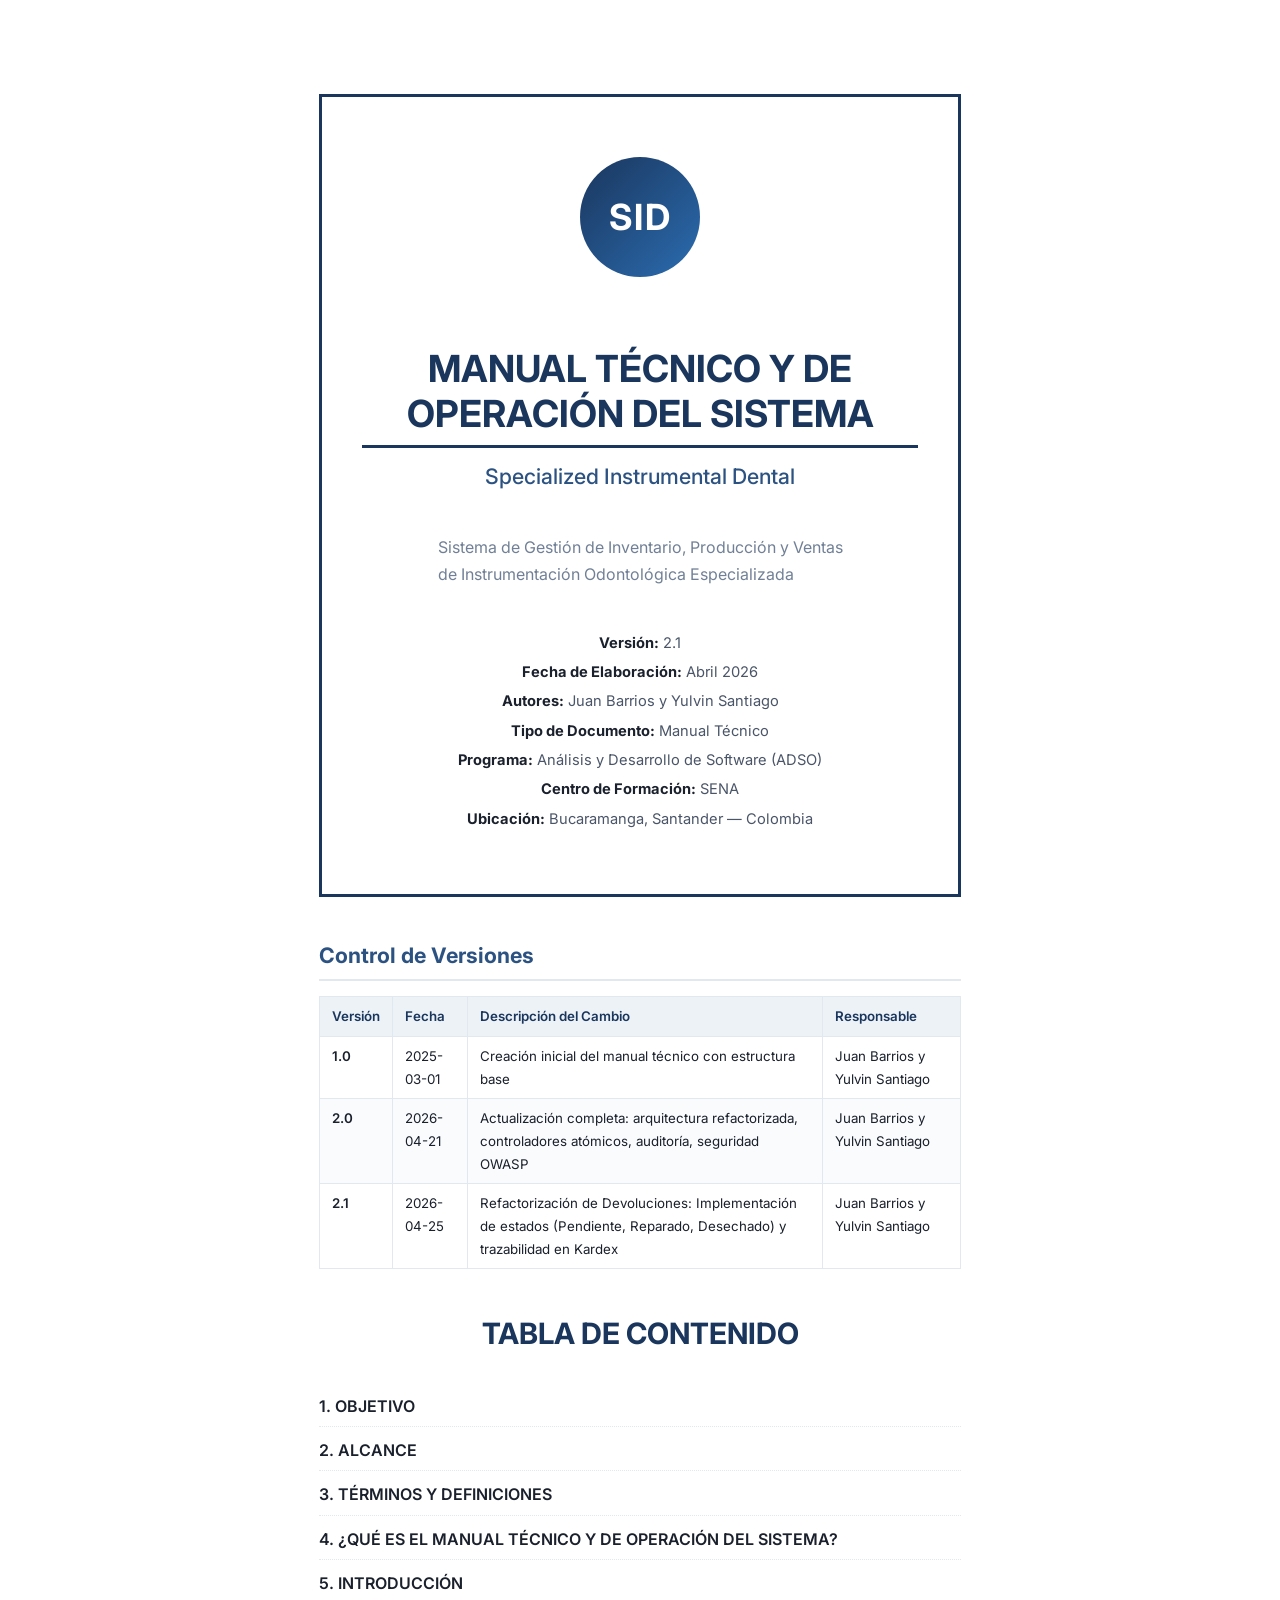
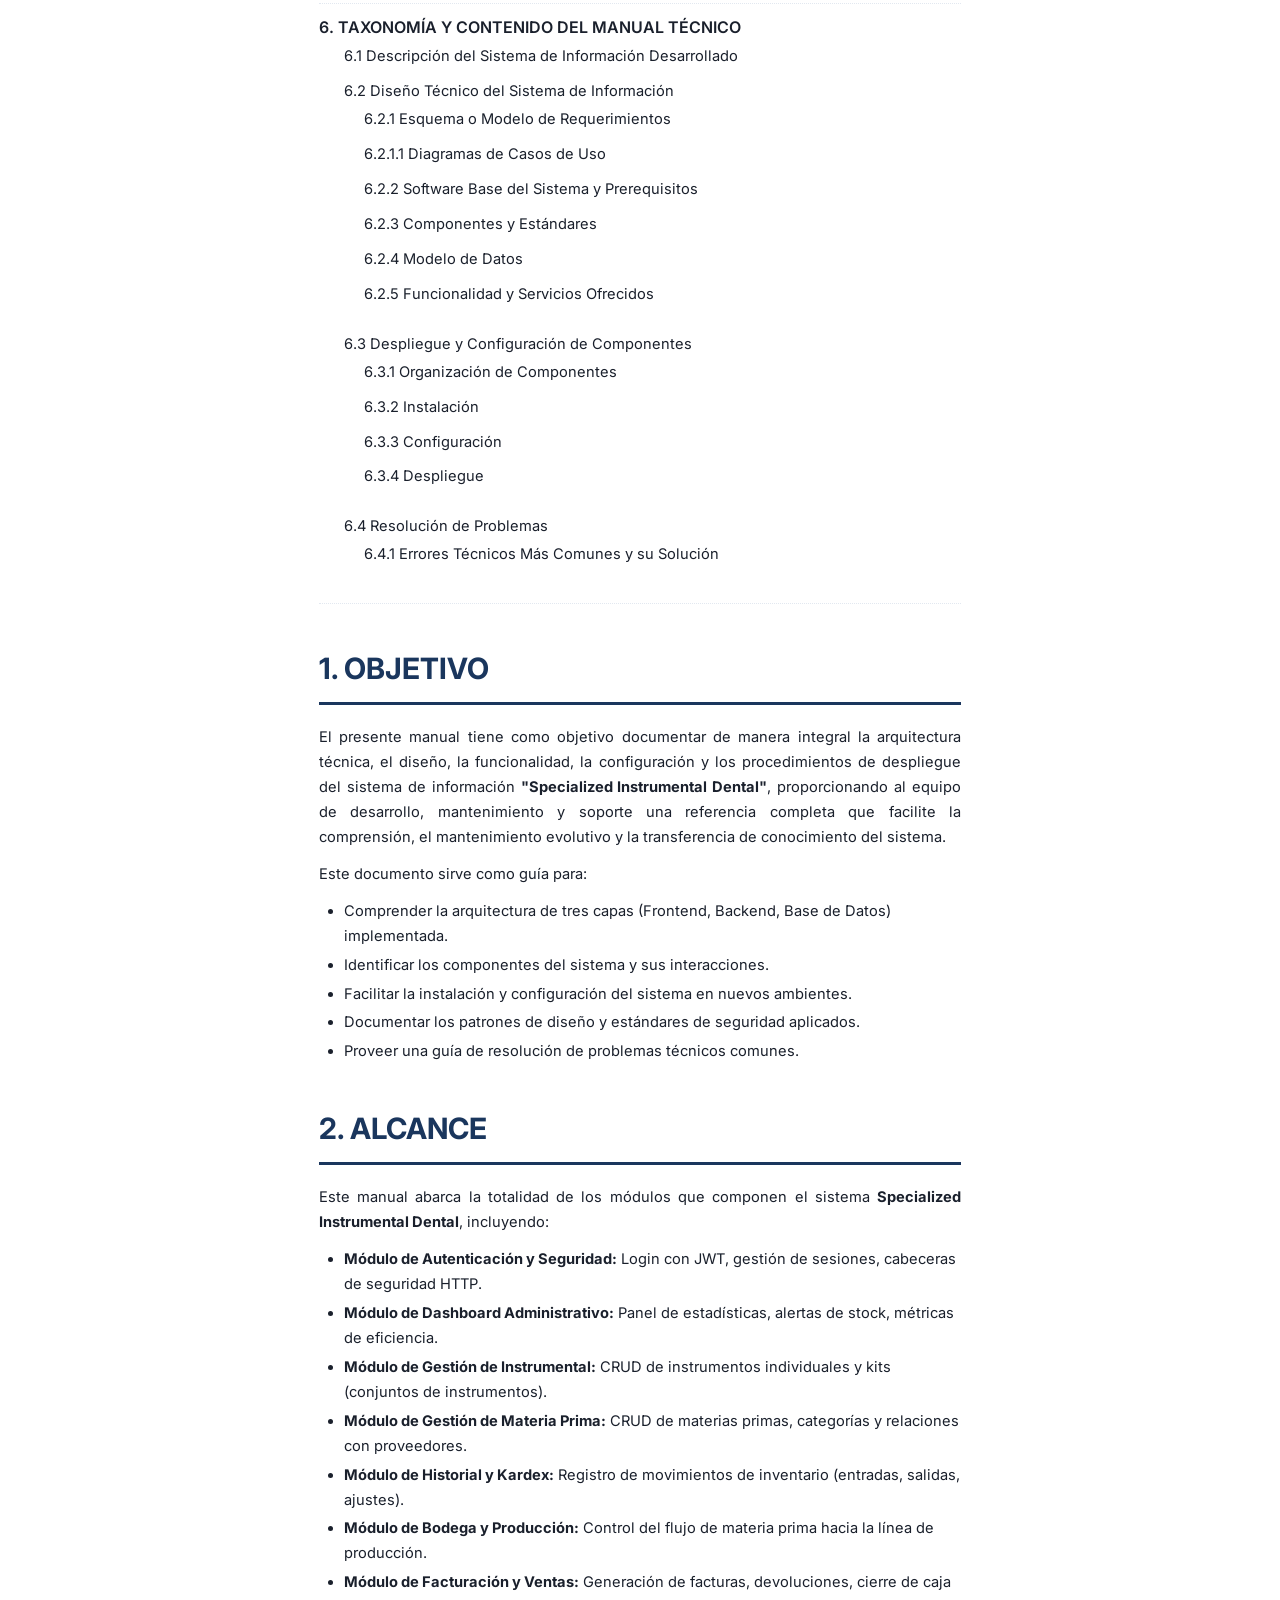
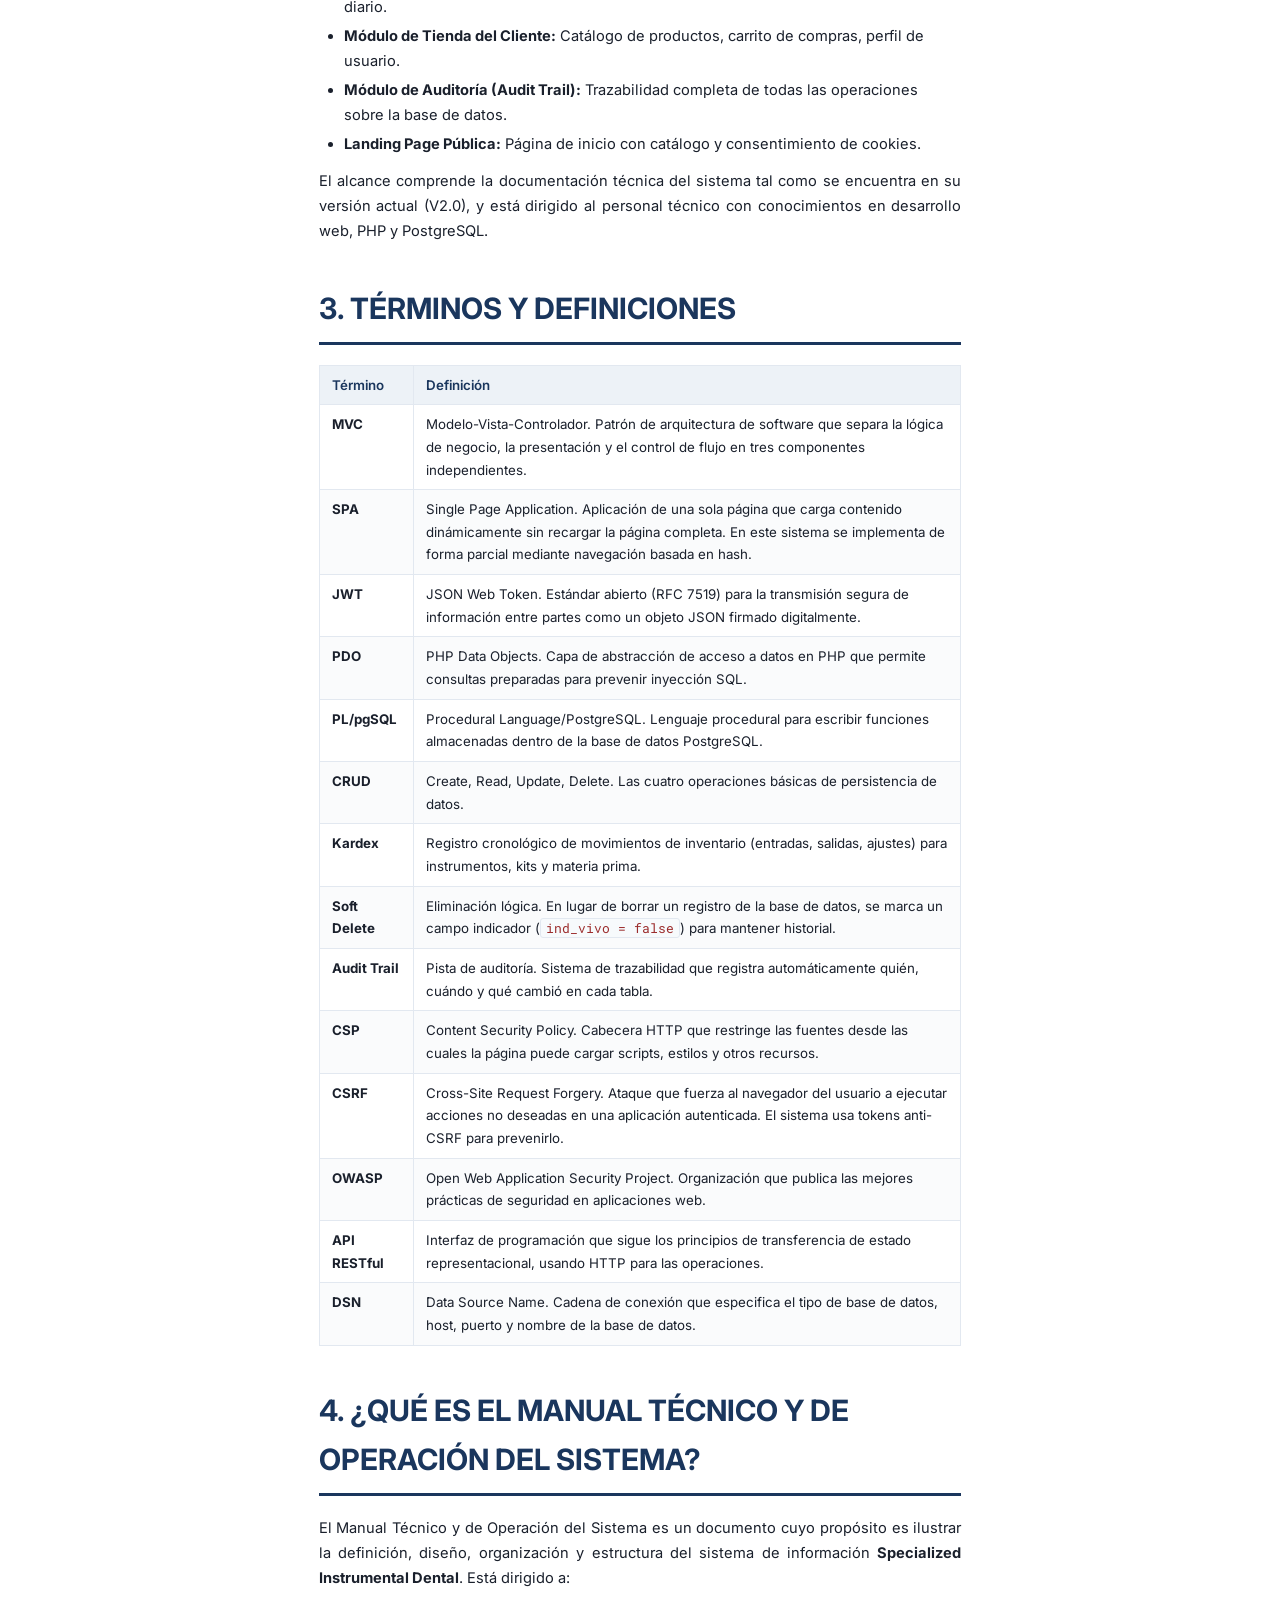
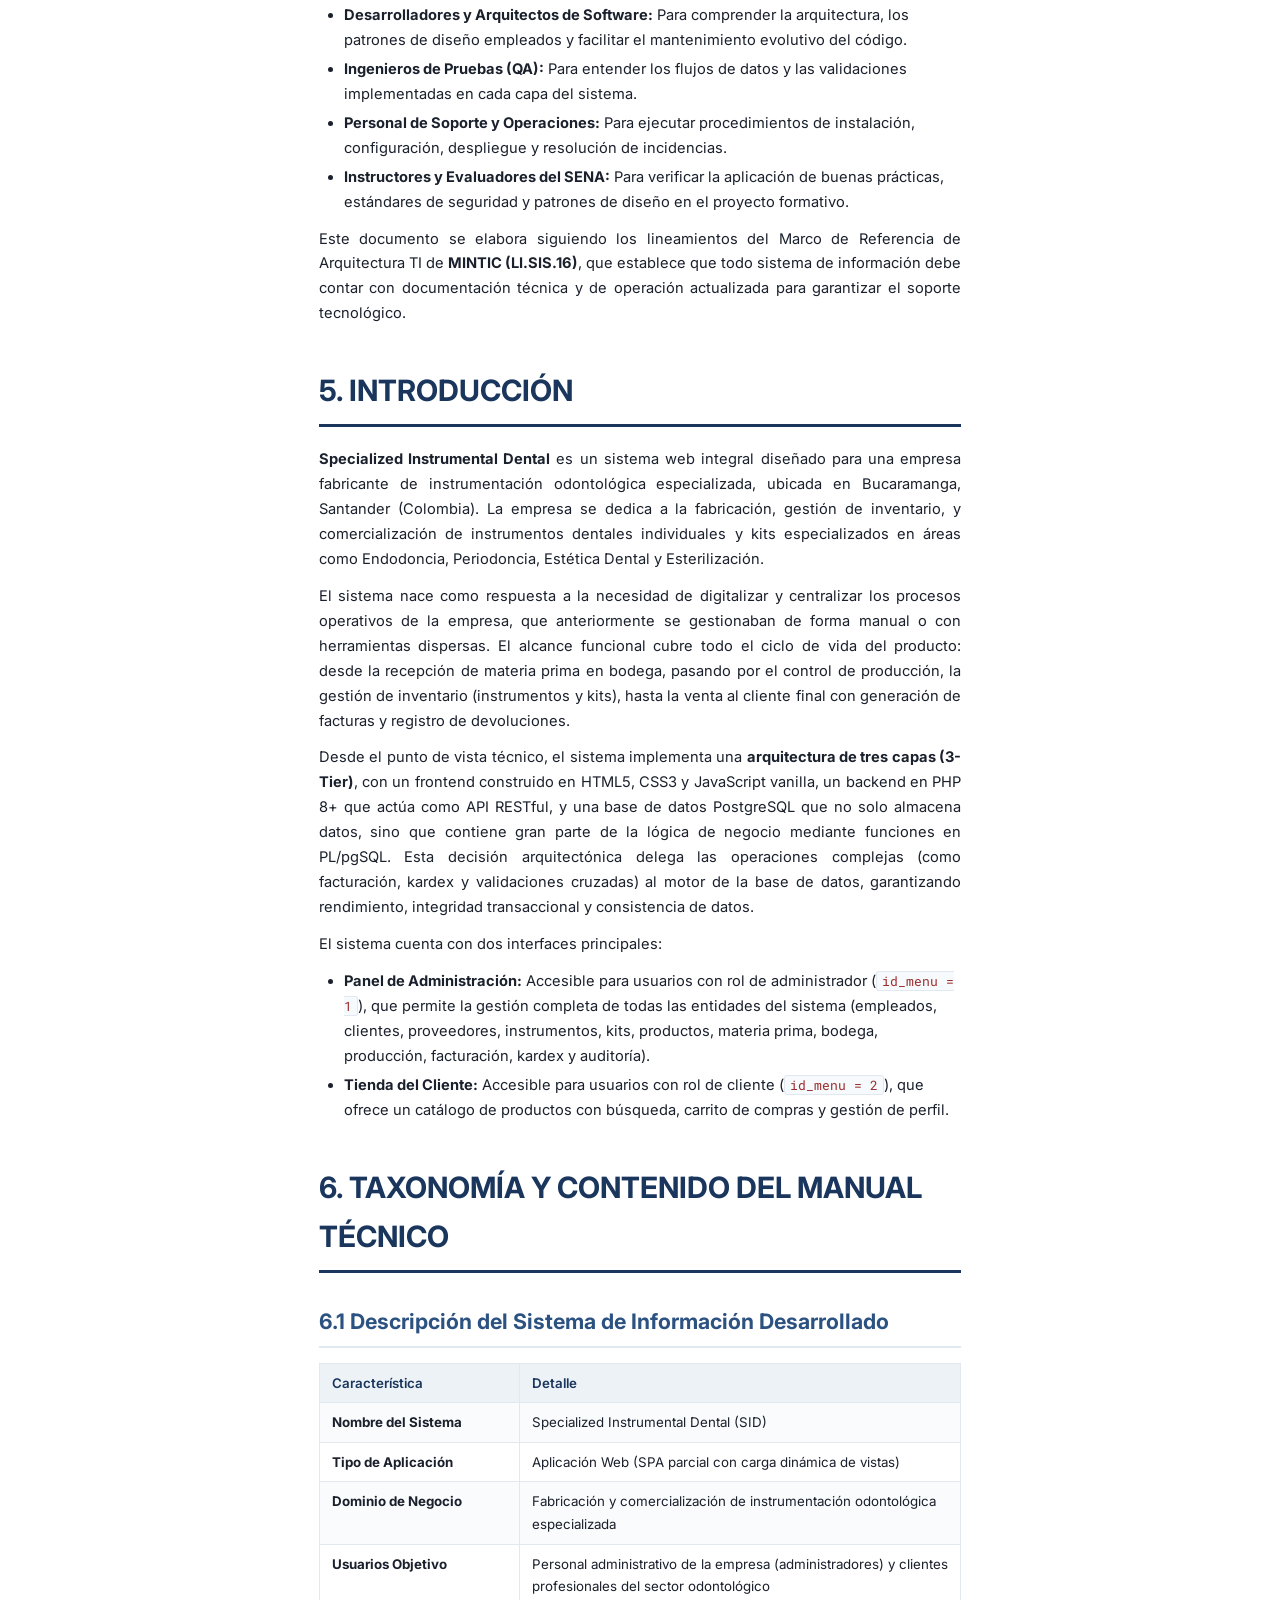
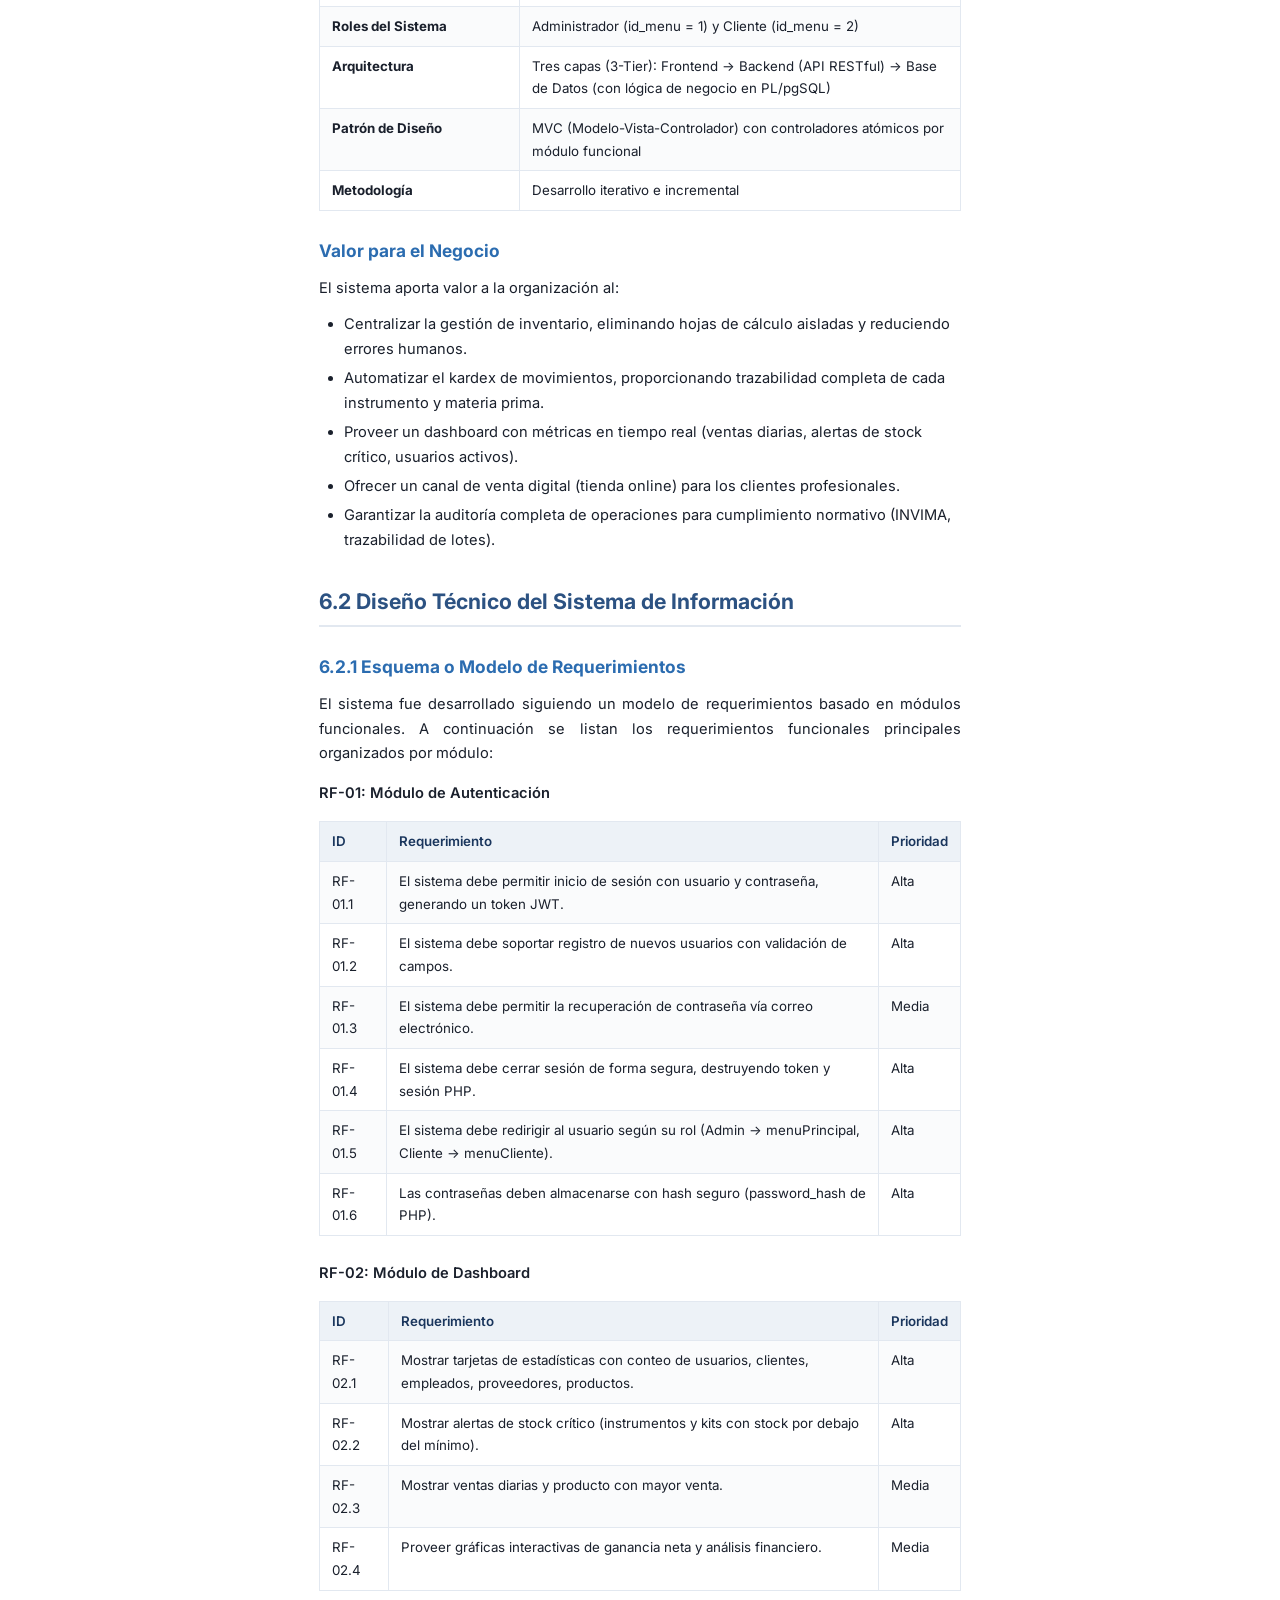
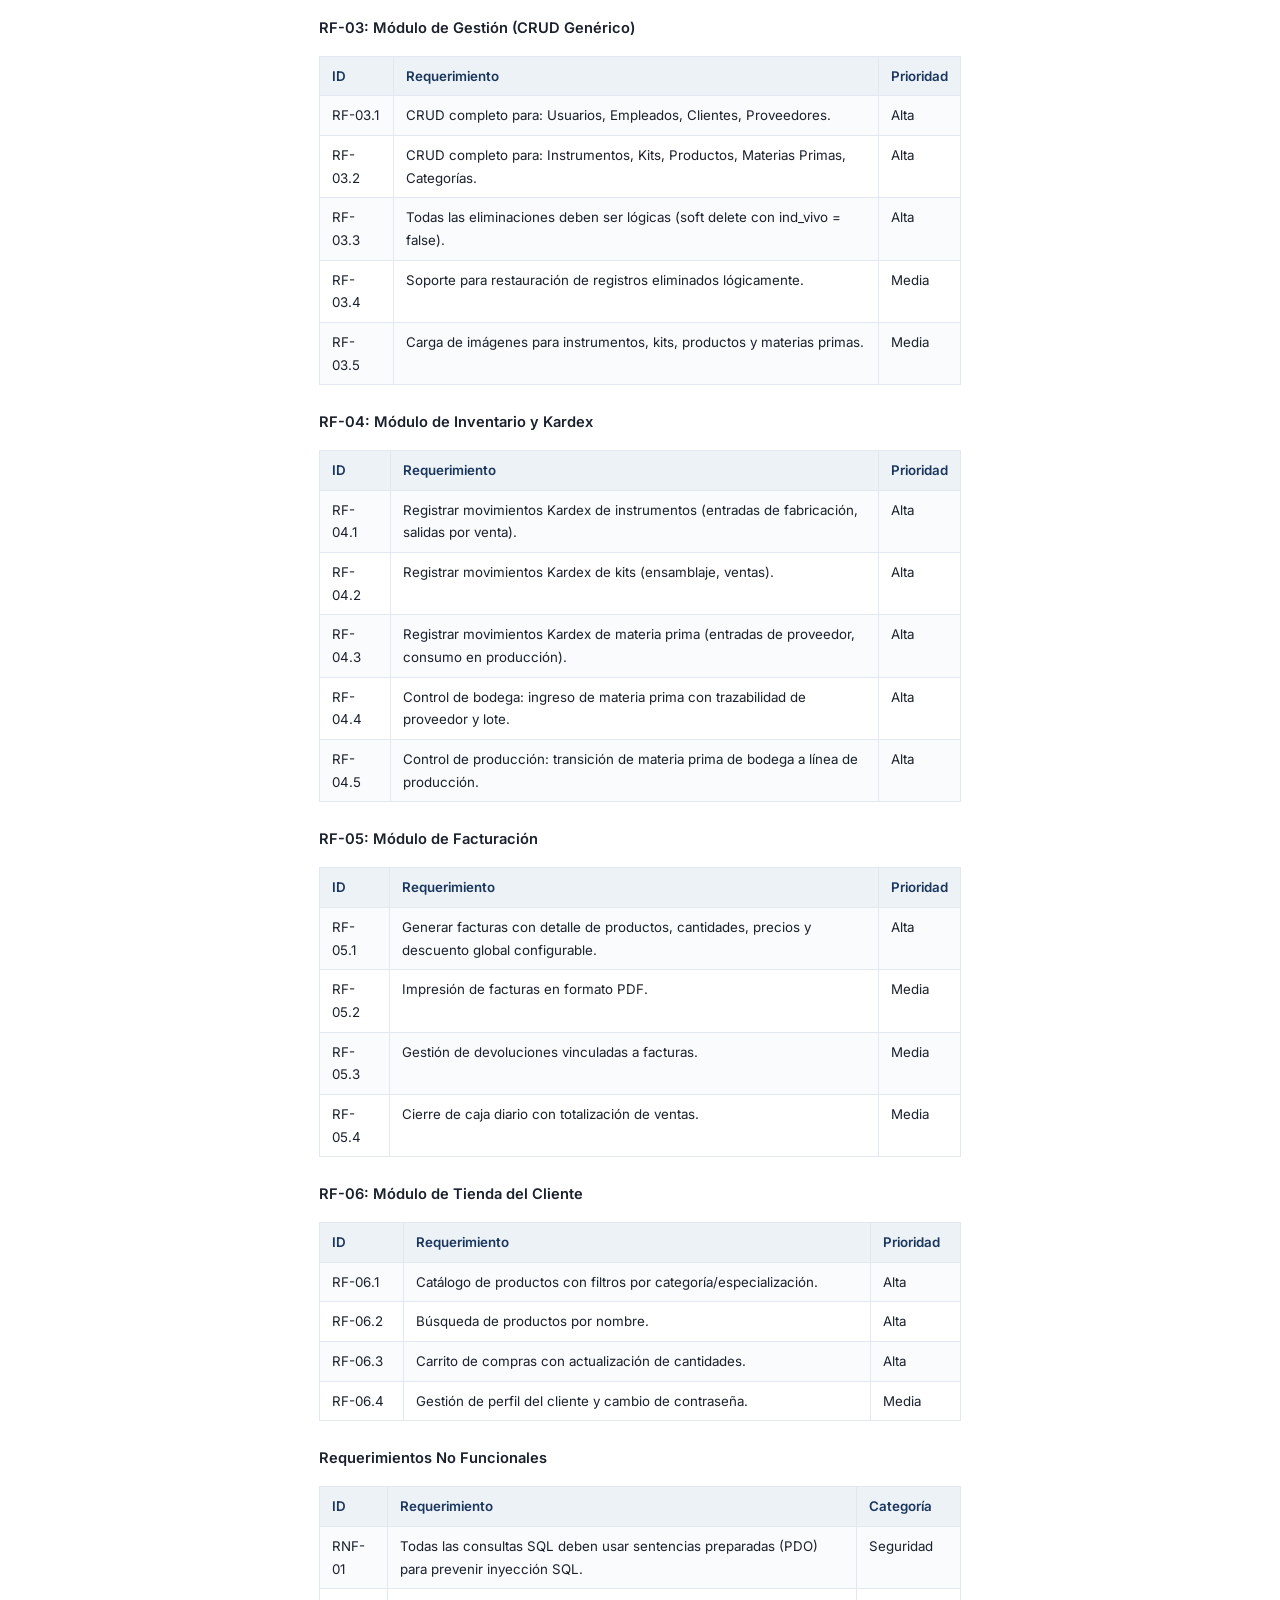
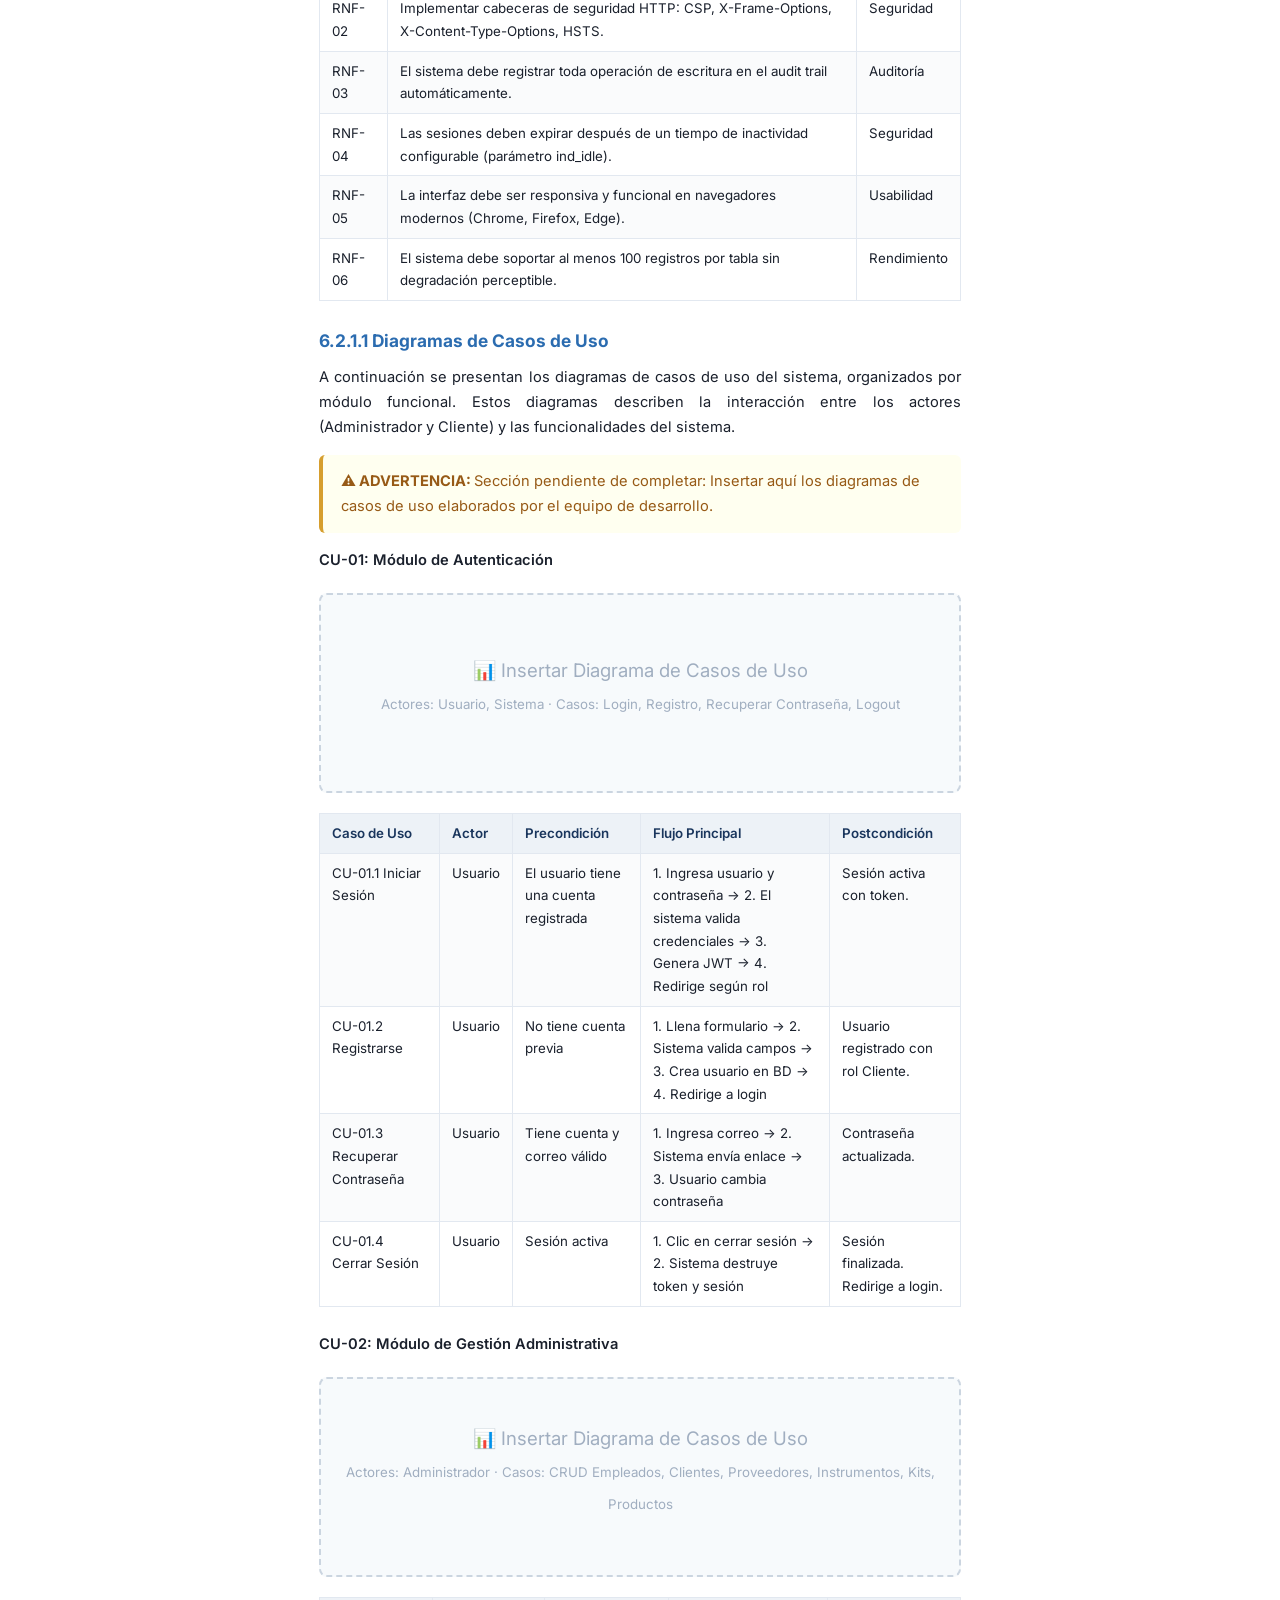
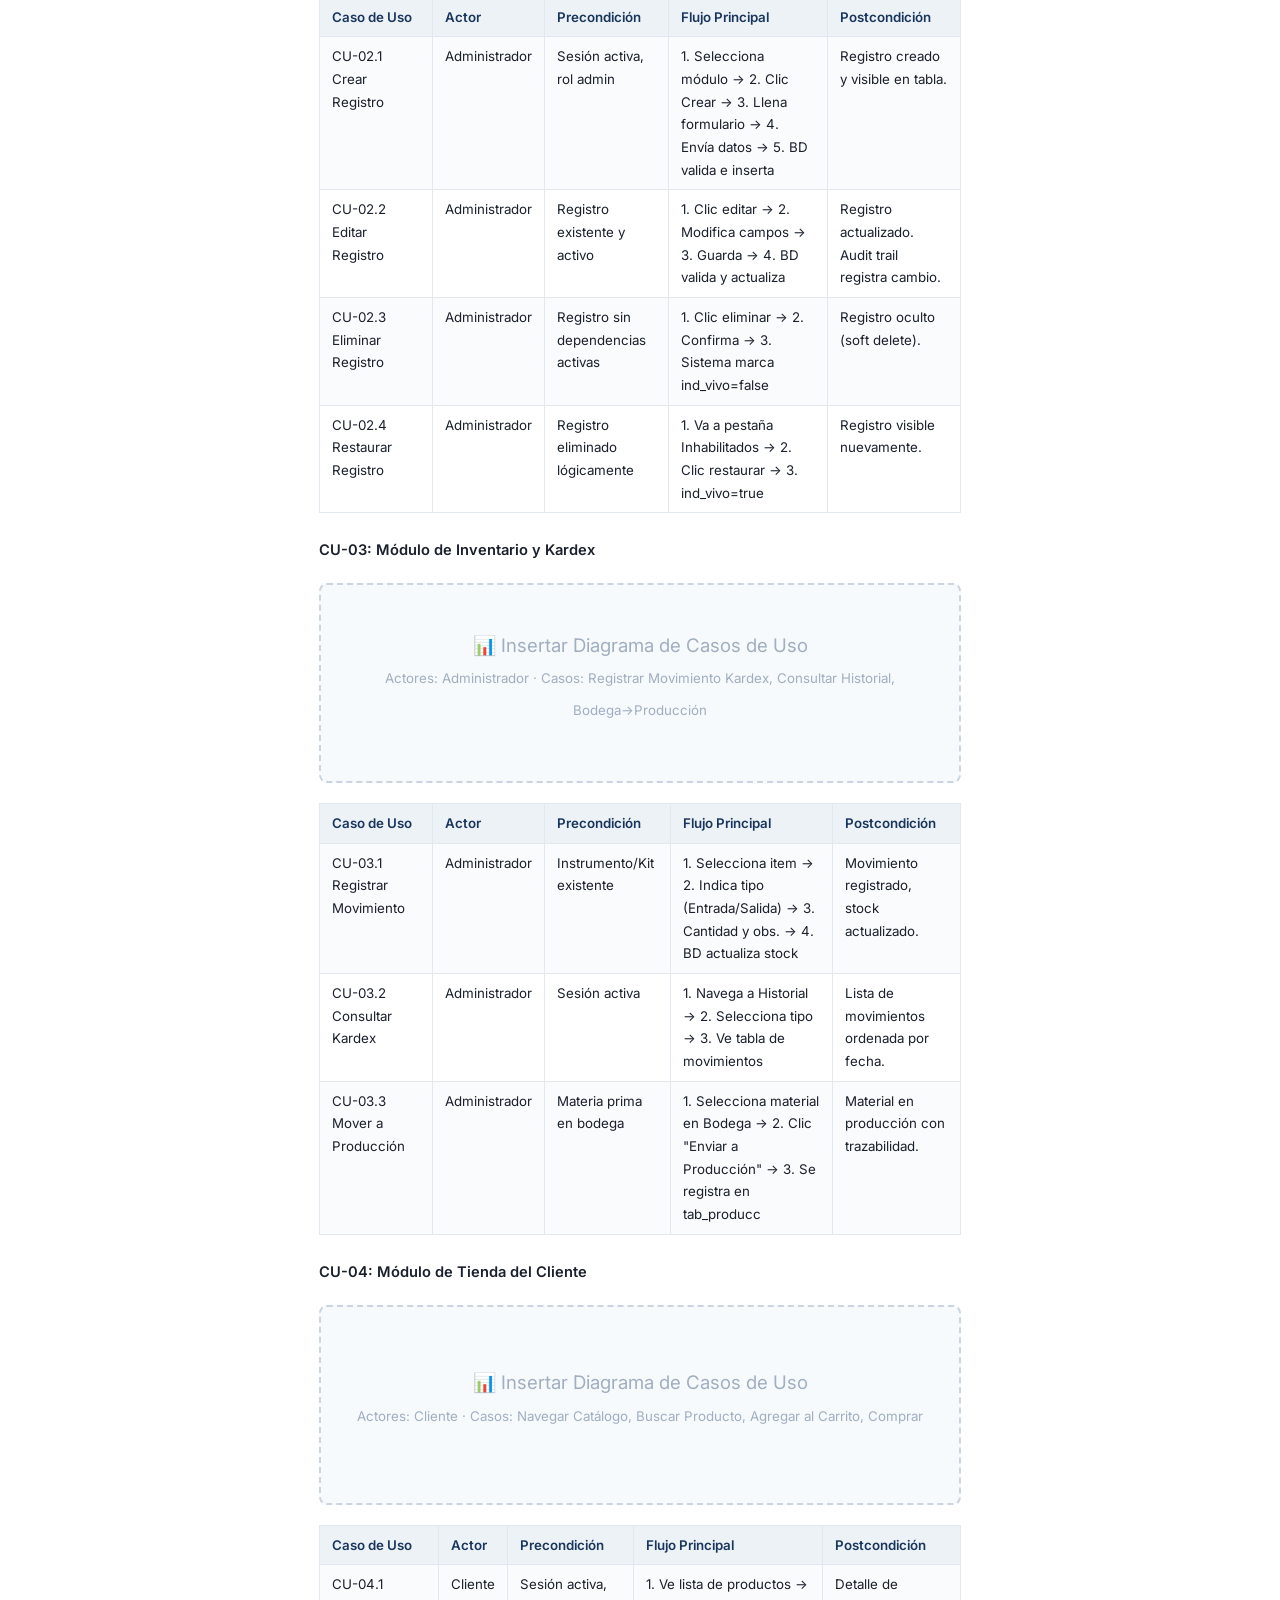
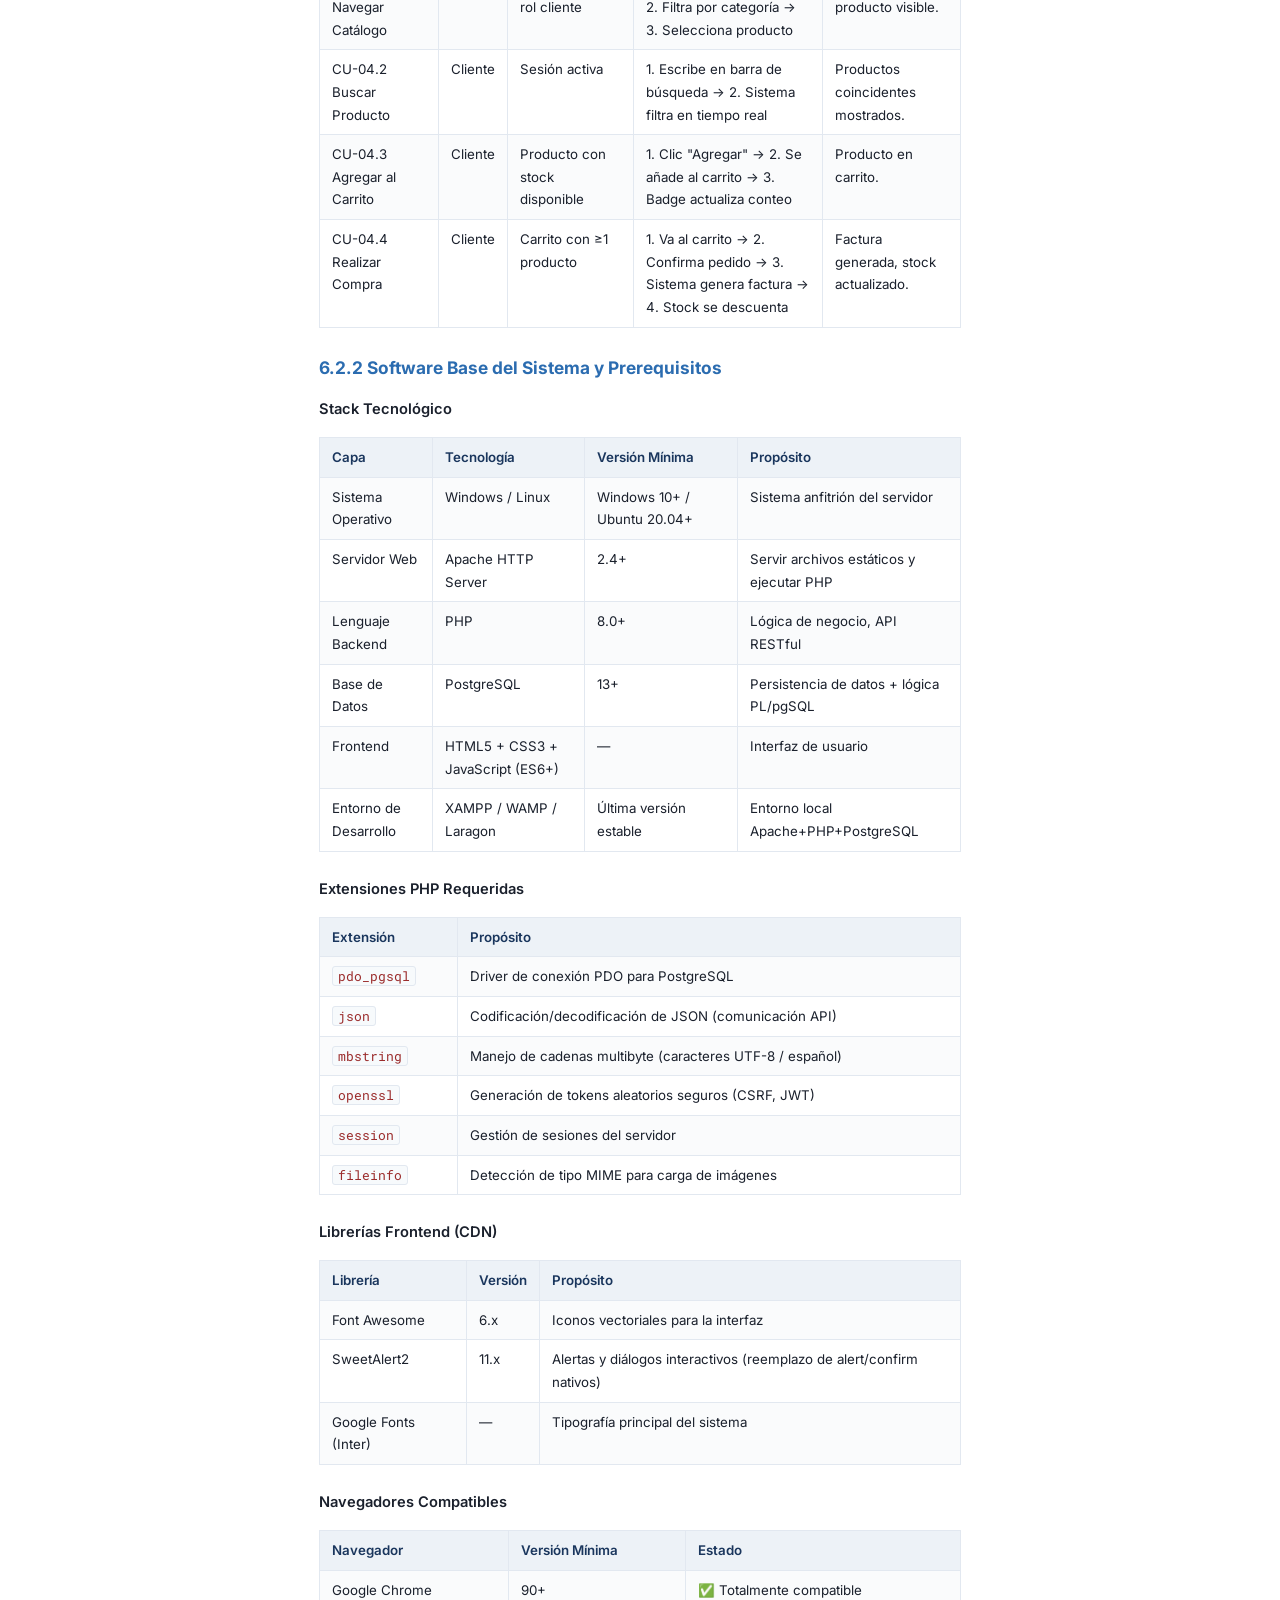
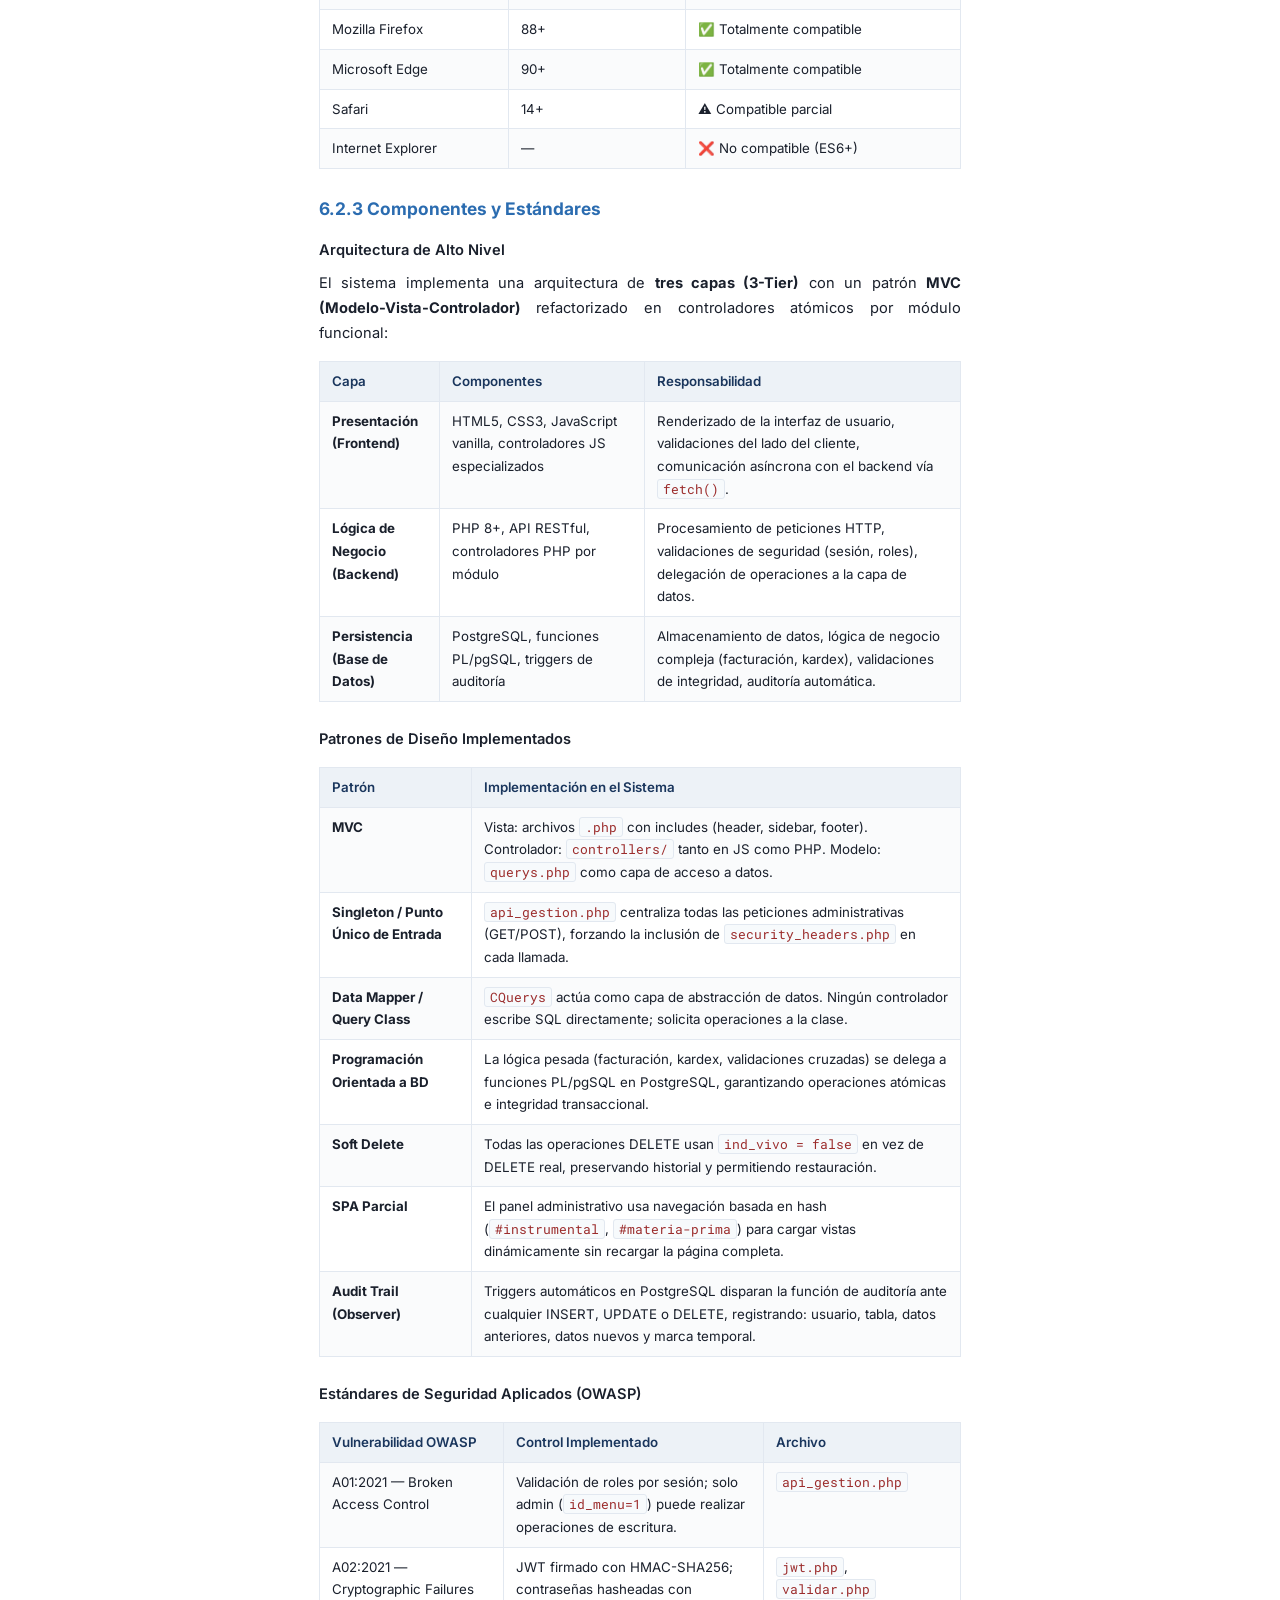
==== documentacion/MANUALES/MANUAL_TECNICO.html @ 2642a82c "Ultimos cambios recientes" ====
<!DOCTYPE html>
<html lang="es">
<head>
    <meta charset="UTF-8">
    <meta name="viewport" content="width=device-width, initial-scale=1.0">
    <title>Manual Técnico y de Operación — Specialized Instrumental Dental</title>
    <style>
        /* ═══════════════════════════════════════════════════════════
           ESTILOS DEL MANUAL TÉCNICO
           Diseñado para visualización web y exportación a Word.
           Para exportar a Word: Abrir en navegador → Ctrl+A → Copiar → Pegar en Word
           ═══════════════════════════════════════════════════════════ */
        @import url('https://fonts.googleapis.com/css2?family=Inter:wght@300;400;500;600;700&family=Roboto+Mono:wght@400;500&display=swap');

        :root {
            --color-primary: #1a365d;
            --color-primary-light: #2c5282;
            --color-accent: #2b6cb0;
            --color-success: #276749;
            --color-warning: #975a16;
            --color-danger: #9b2c2c;
            --color-bg: #ffffff;
            --color-text: #1a202c;
            --color-text-secondary: #4a5568;
            --color-border: #e2e8f0;
            --color-table-header: #edf2f7;
            --color-code-bg: #f7fafc;
        }

        * { margin: 0; padding: 0; box-sizing: border-box; }

        body {
            font-family: 'Inter', 'Segoe UI', Tahoma, sans-serif;
            font-size: 11pt;
            line-height: 1.7;
            color: var(--color-text);
            background: var(--color-bg);
            max-width: 210mm;
            margin: 0 auto;
            padding: 25mm 20mm;
        }

        /* ── Portada ── */
        .cover-page {
            page-break-after: always;
            display: flex;
            flex-direction: column;
            align-items: center;
            justify-content: center;
            min-height: 80vh;
            text-align: center;
            border: 3px solid var(--color-primary);
            padding: 60px 40px;
            margin-bottom: 40px;
        }
        .cover-page .logo-placeholder {
            width: 120px; height: 120px;
            border-radius: 50%;
            background: linear-gradient(135deg, var(--color-primary), var(--color-accent));
            display: flex; align-items: center; justify-content: center;
            color: white; font-size: 36px; font-weight: 700;
            margin-bottom: 30px;
            letter-spacing: 2px;
        }
        .cover-page h1 {
            font-size: 28pt;
            color: var(--color-primary);
            margin-bottom: 10px;
            line-height: 1.2;
        }
        .cover-page .subtitle {
            font-size: 16pt;
            color: var(--color-primary-light);
            margin-bottom: 40px;
            font-weight: 500;
        }
        .cover-page .meta-info {
            font-size: 11pt;
            color: var(--color-text-secondary);
            line-height: 2;
        }
        .cover-page .meta-info strong { color: var(--color-text); }

        /* ── Encabezados ── */
        h1 {
            font-size: 22pt;
            color: var(--color-primary);
            border-bottom: 3px solid var(--color-primary);
            padding-bottom: 8px;
            margin: 40px 0 20px 0;
            page-break-after: avoid;
        }
        h2 {
            font-size: 16pt;
            color: var(--color-primary-light);
            border-bottom: 2px solid var(--color-border);
            padding-bottom: 6px;
            margin: 30px 0 15px 0;
            page-break-after: avoid;
        }
        h3 {
            font-size: 13pt;
            color: var(--color-accent);
            margin: 25px 0 10px 0;
            page-break-after: avoid;
        }
        h4 {
            font-size: 11pt;
            color: var(--color-text);
            margin: 15px 0 8px 0;
            font-weight: 600;
        }

        p { margin-bottom: 12px; text-align: justify; }

        /* ── Tabla de contenido ── */
        .toc { page-break-after: always; }
        .toc h1 { text-align: center; border-bottom: none; }
        .toc ul {
            list-style: none;
            padding: 0;
        }
        .toc > ul > li {
            border-bottom: 1px dotted var(--color-border);
            padding: 6px 0;
        }
        .toc > ul > li > a {
            font-weight: 600;
            font-size: 12pt;
        }
        .toc ul ul {
            padding-left: 25px;
        }
        .toc ul ul li {
            border-bottom: none;
            padding: 3px 0;
        }
        .toc ul ul ul {
            padding-left: 20px;
        }
        .toc a {
            text-decoration: none;
            color: var(--color-text);
        }
        .toc a:hover { color: var(--color-accent); text-decoration: underline; }

        /* ── Tablas ── */
        table {
            width: 100%;
            border-collapse: collapse;
            margin: 15px 0 25px 0;
            font-size: 10pt;
            page-break-inside: avoid;
        }
        th, td {
            border: 1px solid var(--color-border);
            padding: 8px 12px;
            text-align: left;
            vertical-align: top;
        }
        th {
            background: var(--color-table-header);
            font-weight: 600;
            color: var(--color-primary);
            white-space: nowrap;
        }
        tr:nth-child(even) { background: #fafbfc; }
        tr:hover { background: #edf2f7; }

        /* ── Código ── */
        code {
            font-family: 'Roboto Mono', 'Consolas', monospace;
            background: var(--color-code-bg);
            border: 1px solid var(--color-border);
            padding: 1px 5px;
            border-radius: 3px;
            font-size: 9.5pt;
            color: var(--color-danger);
        }
        pre {
            background: #1a202c;
            color: #e2e8f0;
            padding: 16px 20px;
            border-radius: 6px;
            overflow-x: auto;
            font-size: 9pt;
            line-height: 1.5;
            margin: 15px 0 25px 0;
            page-break-inside: avoid;
        }
        pre code {
            background: transparent;
            border: none;
            color: inherit;
            padding: 0;
        }

        /* ── Listas ── */
        ul, ol {
            padding-left: 25px;
            margin-bottom: 12px;
        }
        li { margin-bottom: 4px; }

        /* ── Alertas / Notas ── */
        .note, .warning, .important {
            padding: 14px 18px;
            border-radius: 6px;
            margin: 15px 0;
            border-left: 4px solid;
            page-break-inside: avoid;
        }
        .note {
            background: #ebf8ff;
            border-color: var(--color-accent);
            color: #2c5282;
        }
        .warning {
            background: #fffff0;
            border-color: #d69e2e;
            color: #975a16;
        }
        .important {
            background: #fff5f5;
            border-color: #e53e3e;
            color: #9b2c2c;
        }
        .note::before { content: "ℹ️ NOTA: "; font-weight: 700; }
        .warning::before { content: "⚠️ ADVERTENCIA: "; font-weight: 700; }
        .important::before { content: "🔴 IMPORTANTE: "; font-weight: 700; }

        /* ── Diagrama (imagen) ── */
        .diagram-container {
            text-align: center;
            margin: 20px 0;
            page-break-inside: avoid;
        }
        .diagram-container img {
            max-width: 100%;
            border: 1px solid var(--color-border);
            border-radius: 4px;
        }
        .diagram-container .caption {
            font-size: 9.5pt;
            color: var(--color-text-secondary);
            font-style: italic;
            margin-top: 6px;
        }

        /* ── Secciones ── */
        .section { margin-bottom: 30px; }
        .page-break { page-break-before: always; }

        /* ── Footer ── */
        .doc-footer {
            margin-top: 60px;
            padding-top: 20px;
            border-top: 2px solid var(--color-primary);
            text-align: center;
            font-size: 9pt;
            color: var(--color-text-secondary);
        }

        /* ── Control de versiones ── */
        .version-table td:first-child { font-weight: 600; white-space: nowrap; }

        /* ── Árbol de directorios ── */
        .dir-tree {
            background: var(--color-code-bg);
            border: 1px solid var(--color-border);
            padding: 16px 20px;
            border-radius: 6px;
            font-family: 'Roboto Mono', monospace;
            font-size: 9pt;
            line-height: 1.6;
            margin: 15px 0 25px 0;
            white-space: pre;
            overflow-x: auto;
        }

        /* ── Print ── */
        @media print {
            body { padding: 15mm; max-width: none; }
            .cover-page { min-height: 90vh; }
            pre { white-space: pre-wrap; word-wrap: break-word; }
            a { color: inherit !important; text-decoration: none !important; }
        }
    </style>
</head>
<body>

<!-- ╔══════════════════════════════════════════════════════════════╗ -->
<!-- ║                      PORTADA                                ║ -->
<!-- ╚══════════════════════════════════════════════════════════════╝ -->
<div class="cover-page">
    <div class="logo-placeholder">SID</div>
    <h1>MANUAL TÉCNICO Y DE OPERACIÓN DEL SISTEMA</h1>
    <div class="subtitle">Specialized Instrumental Dental</div>
    <p style="font-size: 12pt; color: #718096; margin-bottom: 40px;">
        Sistema de Gestión de Inventario, Producción y Ventas<br>
        de Instrumentación Odontológica Especializada
    </p>
    <div class="meta-info">
        <strong>Versión:</strong> 2.1<br>
        <strong>Fecha de Elaboración:</strong> Abril 2026<br>
        <strong>Autores:</strong> Juan Barrios y Yulvin Santiago<br>
        <strong>Tipo de Documento:</strong> Manual Técnico<br>
        <strong>Programa:</strong> Análisis y Desarrollo de Software (ADSO)<br>
        <strong>Centro de Formación:</strong> SENA<br>
        <strong>Ubicación:</strong> Bucaramanga, Santander — Colombia
    </div>
</div>

<!-- ╔══════════════════════════════════════════════════════════════╗ -->
<!-- ║                 CONTROL DE VERSIONES                        ║ -->
<!-- ╚══════════════════════════════════════════════════════════════╝ -->
<div class="section">
    <h2>Control de Versiones</h2>
    <table class="version-table">
        <thead>
            <tr>
                <th>Versión</th>
                <th>Fecha</th>
                <th>Descripción del Cambio</th>
                <th>Responsable</th>
            </tr>
        </thead>
        <tbody>
            <tr>
                <td>1.0</td>
                <td>2025-03-01</td>
                <td>Creación inicial del manual técnico con estructura base</td>
                <td>Juan Barrios y Yulvin Santiago</td>
            </tr>
            <tr>
                <td>2.0</td>
                <td>2026-04-21</td>
                <td>Actualización completa: arquitectura refactorizada, controladores atómicos, auditoría, seguridad OWASP</td>
                <td>Juan Barrios y Yulvin Santiago</td>
            </tr>
            <tr>
                <td>2.1</td>
                <td>2026-04-25</td>
                <td>Refactorización de Devoluciones: Implementación de estados (Pendiente, Reparado, Desechado) y trazabilidad en Kardex</td>
                <td>Juan Barrios y Yulvin Santiago</td>
            </tr>
        </tbody>
    </table>
</div>

<!-- ╔══════════════════════════════════════════════════════════════╗ -->
<!-- ║                 TABLA DE CONTENIDO                           ║ -->
<!-- ╚══════════════════════════════════════════════════════════════╝ -->
<div class="toc">
    <h1>TABLA DE CONTENIDO</h1>
    <ul>
        <li><a href="#s1">1. OBJETIVO</a></li>
        <li><a href="#s2">2. ALCANCE</a></li>
        <li><a href="#s3">3. TÉRMINOS Y DEFINICIONES</a></li>
        <li><a href="#s4">4. ¿QUÉ ES EL MANUAL TÉCNICO Y DE OPERACIÓN DEL SISTEMA?</a></li>
        <li><a href="#s5">5. INTRODUCCIÓN</a></li>
        <li><a href="#s6">6. TAXONOMÍA Y CONTENIDO DEL MANUAL TÉCNICO</a>
            <ul>
                <li><a href="#s6-1">6.1 Descripción del Sistema de Información Desarrollado</a></li>
                <li><a href="#s6-2">6.2 Diseño Técnico del Sistema de Información</a>
                    <ul>
                        <li><a href="#s6-2-1">6.2.1 Esquema o Modelo de Requerimientos</a></li>
                        <li><a href="#s6-2-1b">6.2.1.1 Diagramas de Casos de Uso</a></li>
                        <li><a href="#s6-2-2">6.2.2 Software Base del Sistema y Prerequisitos</a></li>
                        <li><a href="#s6-2-3">6.2.3 Componentes y Estándares</a></li>
                        <li><a href="#s6-2-4">6.2.4 Modelo de Datos</a></li>
                        <li><a href="#s6-2-5">6.2.5 Funcionalidad y Servicios Ofrecidos</a></li>
                    </ul>
                </li>
                <li><a href="#s6-3">6.3 Despliegue y Configuración de Componentes</a>
                    <ul>
                        <li><a href="#s6-3-1">6.3.1 Organización de Componentes</a></li>
                        <li><a href="#s6-3-2">6.3.2 Instalación</a></li>
                        <li><a href="#s6-3-3">6.3.3 Configuración</a></li>
                        <li><a href="#s6-3-4">6.3.4 Despliegue</a></li>
                    </ul>
                </li>
                <li><a href="#s6-4">6.4 Resolución de Problemas</a>
                    <ul>
                        <li><a href="#s6-4-1">6.4.1 Errores Técnicos Más Comunes y su Solución</a></li>
                    </ul>
                </li>
            </ul>
        </li>
    </ul>
</div>

<!-- ╔══════════════════════════════════════════════════════════════╗ -->
<!-- ║              1. OBJETIVO                                     ║ -->
<!-- ╚══════════════════════════════════════════════════════════════╝ -->
<div class="section page-break" id="s1">
    <h1>1. OBJETIVO</h1>
    <p>
        El presente manual tiene como objetivo documentar de manera integral la arquitectura técnica, el diseño,
        la funcionalidad, la configuración y los procedimientos de despliegue del sistema de información
        <strong>"Specialized Instrumental Dental"</strong>, proporcionando al equipo de desarrollo, mantenimiento
        y soporte una referencia completa que facilite la comprensión, el mantenimiento evolutivo y la
        transferencia de conocimiento del sistema.
    </p>
    <p>
        Este documento sirve como guía para:
    </p>
    <ul>
        <li>Comprender la arquitectura de tres capas (Frontend, Backend, Base de Datos) implementada.</li>
        <li>Identificar los componentes del sistema y sus interacciones.</li>
        <li>Facilitar la instalación y configuración del sistema en nuevos ambientes.</li>
        <li>Documentar los patrones de diseño y estándares de seguridad aplicados.</li>
        <li>Proveer una guía de resolución de problemas técnicos comunes.</li>
    </ul>
</div>

<!-- ╔══════════════════════════════════════════════════════════════╗ -->
<!-- ║              2. ALCANCE                                      ║ -->
<!-- ╚══════════════════════════════════════════════════════════════╝ -->
<div class="section" id="s2">
    <h1>2. ALCANCE</h1>
    <p>
        Este manual abarca la totalidad de los módulos que componen el sistema <strong>Specialized Instrumental Dental</strong>,
        incluyendo:
    </p>
    <ul>
        <li><strong>Módulo de Autenticación y Seguridad:</strong> Login con JWT, gestión de sesiones, cabeceras de seguridad HTTP.</li>
        <li><strong>Módulo de Dashboard Administrativo:</strong> Panel de estadísticas, alertas de stock, métricas de eficiencia.</li>
        <li><strong>Módulo de Gestión de Instrumental:</strong> CRUD de instrumentos individuales y kits (conjuntos de instrumentos).</li>
        <li><strong>Módulo de Gestión de Materia Prima:</strong> CRUD de materias primas, categorías y relaciones con proveedores.</li>
        <li><strong>Módulo de Historial y Kardex:</strong> Registro de movimientos de inventario (entradas, salidas, ajustes).</li>
        <li><strong>Módulo de Bodega y Producción:</strong> Control del flujo de materia prima hacia la línea de producción.</li>
        <li><strong>Módulo de Facturación y Ventas:</strong> Generación de facturas, devoluciones, cierre de caja diario.</li>
        <li><strong>Módulo de Tienda del Cliente:</strong> Catálogo de productos, carrito de compras, perfil de usuario.</li>
        <li><strong>Módulo de Auditoría (Audit Trail):</strong> Trazabilidad completa de todas las operaciones sobre la base de datos.</li>
        <li><strong>Landing Page Pública:</strong> Página de inicio con catálogo y consentimiento de cookies.</li>
    </ul>
    <p>
        El alcance comprende la documentación técnica del sistema tal como se encuentra en su versión actual (V2.0),
        y está dirigido al personal técnico con conocimientos en desarrollo web, PHP y PostgreSQL.
    </p>
</div>

<!-- ╔══════════════════════════════════════════════════════════════╗ -->
<!-- ║              3. TÉRMINOS Y DEFINICIONES                      ║ -->
<!-- ╚══════════════════════════════════════════════════════════════╝ -->
<div class="section" id="s3">
    <h1>3. TÉRMINOS Y DEFINICIONES</h1>
    <table>
        <thead>
            <tr><th>Término</th><th>Definición</th></tr>
        </thead>
        <tbody>
            <tr><td><strong>MVC</strong></td><td>Modelo-Vista-Controlador. Patrón de arquitectura de software que separa la lógica de negocio, la presentación y el control de flujo en tres componentes independientes.</td></tr>
            <tr><td><strong>SPA</strong></td><td>Single Page Application. Aplicación de una sola página que carga contenido dinámicamente sin recargar la página completa. En este sistema se implementa de forma parcial mediante navegación basada en hash.</td></tr>
            <tr><td><strong>JWT</strong></td><td>JSON Web Token. Estándar abierto (RFC 7519) para la transmisión segura de información entre partes como un objeto JSON firmado digitalmente.</td></tr>
            <tr><td><strong>PDO</strong></td><td>PHP Data Objects. Capa de abstracción de acceso a datos en PHP que permite consultas preparadas para prevenir inyección SQL.</td></tr>
            <tr><td><strong>PL/pgSQL</strong></td><td>Procedural Language/PostgreSQL. Lenguaje procedural para escribir funciones almacenadas dentro de la base de datos PostgreSQL.</td></tr>
            <tr><td><strong>CRUD</strong></td><td>Create, Read, Update, Delete. Las cuatro operaciones básicas de persistencia de datos.</td></tr>
            <tr><td><strong>Kardex</strong></td><td>Registro cronológico de movimientos de inventario (entradas, salidas, ajustes) para instrumentos, kits y materia prima.</td></tr>
            <tr><td><strong>Soft Delete</strong></td><td>Eliminación lógica. En lugar de borrar un registro de la base de datos, se marca un campo indicador (<code>ind_vivo = false</code>) para mantener historial.</td></tr>
            <tr><td><strong>Audit Trail</strong></td><td>Pista de auditoría. Sistema de trazabilidad que registra automáticamente quién, cuándo y qué cambió en cada tabla.</td></tr>
            <tr><td><strong>CSP</strong></td><td>Content Security Policy. Cabecera HTTP que restringe las fuentes desde las cuales la página puede cargar scripts, estilos y otros recursos.</td></tr>
            <tr><td><strong>CSRF</strong></td><td>Cross-Site Request Forgery. Ataque que fuerza al navegador del usuario a ejecutar acciones no deseadas en una aplicación autenticada. El sistema usa tokens anti-CSRF para prevenirlo.</td></tr>
            <tr><td><strong>OWASP</strong></td><td>Open Web Application Security Project. Organización que publica las mejores prácticas de seguridad en aplicaciones web.</td></tr>
            <tr><td><strong>API RESTful</strong></td><td>Interfaz de programación que sigue los principios de transferencia de estado representacional, usando HTTP para las operaciones.</td></tr>
            <tr><td><strong>DSN</strong></td><td>Data Source Name. Cadena de conexión que especifica el tipo de base de datos, host, puerto y nombre de la base de datos.</td></tr>
        </tbody>
    </table>
</div>

<!-- ╔══════════════════════════════════════════════════════════════╗ -->
<!-- ║              4. ¿QUÉ ES EL MANUAL TÉCNICO?                   ║ -->
<!-- ╚══════════════════════════════════════════════════════════════╝ -->
<div class="section" id="s4">
    <h1>4. ¿QUÉ ES EL MANUAL TÉCNICO Y DE OPERACIÓN DEL SISTEMA?</h1>
    <p>
        El Manual Técnico y de Operación del Sistema es un documento cuyo propósito es ilustrar la definición,
        diseño, organización y estructura del sistema de información <strong>Specialized Instrumental Dental</strong>.
        Está dirigido a:
    </p>
    <ul>
        <li><strong>Desarrolladores y Arquitectos de Software:</strong> Para comprender la arquitectura, los patrones de diseño empleados y facilitar el mantenimiento evolutivo del código.</li>
        <li><strong>Ingenieros de Pruebas (QA):</strong> Para entender los flujos de datos y las validaciones implementadas en cada capa del sistema.</li>
        <li><strong>Personal de Soporte y Operaciones:</strong> Para ejecutar procedimientos de instalación, configuración, despliegue y resolución de incidencias.</li>
        <li><strong>Instructores y Evaluadores del SENA:</strong> Para verificar la aplicación de buenas prácticas, estándares de seguridad y patrones de diseño en el proyecto formativo.</li>
    </ul>
    <p>
        Este documento se elabora siguiendo los lineamientos del Marco de Referencia de Arquitectura TI de
        <strong>MINTIC (LI.SIS.16)</strong>, que establece que todo sistema de información debe contar con
        documentación técnica y de operación actualizada para garantizar el soporte tecnológico.
    </p>
</div>

<!-- ╔══════════════════════════════════════════════════════════════╗ -->
<!-- ║              5. INTRODUCCIÓN                                 ║ -->
<!-- ╚══════════════════════════════════════════════════════════════╝ -->
<div class="section page-break" id="s5">
    <h1>5. INTRODUCCIÓN</h1>
    <p>
        <strong>Specialized Instrumental Dental</strong> es un sistema web integral diseñado para una empresa
        fabricante de instrumentación odontológica especializada, ubicada en Bucaramanga, Santander (Colombia).
        La empresa se dedica a la fabricación, gestión de inventario, y comercialización de instrumentos dentales
        individuales y kits especializados en áreas como Endodoncia, Periodoncia, Estética Dental y Esterilización.
    </p>
    <p>
        El sistema nace como respuesta a la necesidad de digitalizar y centralizar los procesos operativos de la empresa,
        que anteriormente se gestionaban de forma manual o con herramientas dispersas. El alcance funcional cubre todo
        el ciclo de vida del producto: desde la recepción de materia prima en bodega, pasando por el control de
        producción, la gestión de inventario (instrumentos y kits), hasta la venta al cliente final con generación
        de facturas y registro de devoluciones.
    </p>
    <p>
        Desde el punto de vista técnico, el sistema implementa una <strong>arquitectura de tres capas (3-Tier)</strong>,
        con un frontend construido en HTML5, CSS3 y JavaScript vanilla, un backend en PHP 8+ que actúa como API RESTful,
        y una base de datos PostgreSQL que no solo almacena datos, sino que contiene gran parte de la lógica de negocio
        mediante funciones en PL/pgSQL. Esta decisión arquitectónica delega las operaciones complejas (como facturación,
        kardex y validaciones cruzadas) al motor de la base de datos, garantizando rendimiento, integridad transaccional
        y consistencia de datos.
    </p>
    <p>
        El sistema cuenta con dos interfaces principales:
    </p>
    <ul>
        <li><strong>Panel de Administración:</strong> Accesible para usuarios con rol de administrador (<code>id_menu = 1</code>),
            que permite la gestión completa de todas las entidades del sistema (empleados, clientes, proveedores,
            instrumentos, kits, productos, materia prima, bodega, producción, facturación, kardex y auditoría).</li>
        <li><strong>Tienda del Cliente:</strong> Accesible para usuarios con rol de cliente (<code>id_menu = 2</code>),
            que ofrece un catálogo de productos con búsqueda, carrito de compras y gestión de perfil.</li>
    </ul>
</div>

<!-- ╔══════════════════════════════════════════════════════════════╗ -->
<!-- ║              6. TAXONOMÍA Y CONTENIDO                        ║ -->
<!-- ╚══════════════════════════════════════════════════════════════╝ -->

<!-- ─── 6.1 DESCRIPCIÓN DEL SISTEMA ─── -->
<div class="section page-break" id="s6">
    <h1>6. TAXONOMÍA Y CONTENIDO DEL MANUAL TÉCNICO</h1>

    <div id="s6-1">
        <h2>6.1 Descripción del Sistema de Información Desarrollado</h2>
        <table>
            <tr><th style="width:200px;">Característica</th><th>Detalle</th></tr>
            <tr><td><strong>Nombre del Sistema</strong></td><td>Specialized Instrumental Dental (SID)</td></tr>
            <tr><td><strong>Tipo de Aplicación</strong></td><td>Aplicación Web (SPA parcial con carga dinámica de vistas)</td></tr>
            <tr><td><strong>Dominio de Negocio</strong></td><td>Fabricación y comercialización de instrumentación odontológica especializada</td></tr>
            <tr><td><strong>Usuarios Objetivo</strong></td><td>Personal administrativo de la empresa (administradores) y clientes profesionales del sector odontológico</td></tr>
            <tr><td><strong>Roles del Sistema</strong></td><td>Administrador (id_menu = 1) y Cliente (id_menu = 2)</td></tr>
            <tr><td><strong>Arquitectura</strong></td><td>Tres capas (3-Tier): Frontend → Backend (API RESTful) → Base de Datos (con lógica de negocio en PL/pgSQL)</td></tr>
            <tr><td><strong>Patrón de Diseño</strong></td><td>MVC (Modelo-Vista-Controlador) con controladores atómicos por módulo funcional</td></tr>
            <tr><td><strong>Metodología</strong></td><td>Desarrollo iterativo e incremental</td></tr>
        </tbody>
        </table>

        <h3>Valor para el Negocio</h3>
        <p>El sistema aporta valor a la organización al:</p>
        <ul>
            <li>Centralizar la gestión de inventario, eliminando hojas de cálculo aisladas y reduciendo errores humanos.</li>
            <li>Automatizar el kardex de movimientos, proporcionando trazabilidad completa de cada instrumento y materia prima.</li>
            <li>Proveer un dashboard con métricas en tiempo real (ventas diarias, alertas de stock crítico, usuarios activos).</li>
            <li>Ofrecer un canal de venta digital (tienda online) para los clientes profesionales.</li>
            <li>Garantizar la auditoría completa de operaciones para cumplimiento normativo (INVIMA, trazabilidad de lotes).</li>
        </ul>
    </div>
</div>

<!-- ─── 6.2 DISEÑO TÉCNICO ─── -->
<div class="section page-break" id="s6-2">
    <h2>6.2 Diseño Técnico del Sistema de Información</h2>

    <!-- 6.2.1 Requerimientos -->
    <div id="s6-2-1">
        <h3>6.2.1 Esquema o Modelo de Requerimientos</h3>
        <p>
            El sistema fue desarrollado siguiendo un modelo de requerimientos basado en módulos funcionales.
            A continuación se listan los requerimientos funcionales principales organizados por módulo:
        </p>

        <h4>RF-01: Módulo de Autenticación</h4>
        <table>
            <tr><th>ID</th><th>Requerimiento</th><th>Prioridad</th></tr>
            <tr><td>RF-01.1</td><td>El sistema debe permitir inicio de sesión con usuario y contraseña, generando un token JWT.</td><td>Alta</td></tr>
            <tr><td>RF-01.2</td><td>El sistema debe soportar registro de nuevos usuarios con validación de campos.</td><td>Alta</td></tr>
            <tr><td>RF-01.3</td><td>El sistema debe permitir la recuperación de contraseña vía correo electrónico.</td><td>Media</td></tr>
            <tr><td>RF-01.4</td><td>El sistema debe cerrar sesión de forma segura, destruyendo token y sesión PHP.</td><td>Alta</td></tr>
            <tr><td>RF-01.5</td><td>El sistema debe redirigir al usuario según su rol (Admin → menuPrincipal, Cliente → menuCliente).</td><td>Alta</td></tr>
            <tr><td>RF-01.6</td><td>Las contraseñas deben almacenarse con hash seguro (password_hash de PHP).</td><td>Alta</td></tr>
        </table>

        <h4>RF-02: Módulo de Dashboard</h4>
        <table>
            <tr><th>ID</th><th>Requerimiento</th><th>Prioridad</th></tr>
            <tr><td>RF-02.1</td><td>Mostrar tarjetas de estadísticas con conteo de usuarios, clientes, empleados, proveedores, productos.</td><td>Alta</td></tr>
            <tr><td>RF-02.2</td><td>Mostrar alertas de stock crítico (instrumentos y kits con stock por debajo del mínimo).</td><td>Alta</td></tr>
            <tr><td>RF-02.3</td><td>Mostrar ventas diarias y producto con mayor venta.</td><td>Media</td></tr>
            <tr><td>RF-02.4</td><td>Proveer gráficas interactivas de ganancia neta y análisis financiero.</td><td>Media</td></tr>
        </table>

        <h4>RF-03: Módulo de Gestión (CRUD Genérico)</h4>
        <table>
            <tr><th>ID</th><th>Requerimiento</th><th>Prioridad</th></tr>
            <tr><td>RF-03.1</td><td>CRUD completo para: Usuarios, Empleados, Clientes, Proveedores.</td><td>Alta</td></tr>
            <tr><td>RF-03.2</td><td>CRUD completo para: Instrumentos, Kits, Productos, Materias Primas, Categorías.</td><td>Alta</td></tr>
            <tr><td>RF-03.3</td><td>Todas las eliminaciones deben ser lógicas (soft delete con ind_vivo = false).</td><td>Alta</td></tr>
            <tr><td>RF-03.4</td><td>Soporte para restauración de registros eliminados lógicamente.</td><td>Media</td></tr>
            <tr><td>RF-03.5</td><td>Carga de imágenes para instrumentos, kits, productos y materias primas.</td><td>Media</td></tr>
        </table>

        <h4>RF-04: Módulo de Inventario y Kardex</h4>
        <table>
            <tr><th>ID</th><th>Requerimiento</th><th>Prioridad</th></tr>
            <tr><td>RF-04.1</td><td>Registrar movimientos Kardex de instrumentos (entradas de fabricación, salidas por venta).</td><td>Alta</td></tr>
            <tr><td>RF-04.2</td><td>Registrar movimientos Kardex de kits (ensamblaje, ventas).</td><td>Alta</td></tr>
            <tr><td>RF-04.3</td><td>Registrar movimientos Kardex de materia prima (entradas de proveedor, consumo en producción).</td><td>Alta</td></tr>
            <tr><td>RF-04.4</td><td>Control de bodega: ingreso de materia prima con trazabilidad de proveedor y lote.</td><td>Alta</td></tr>
            <tr><td>RF-04.5</td><td>Control de producción: transición de materia prima de bodega a línea de producción.</td><td>Alta</td></tr>
        </table>

        <h4>RF-05: Módulo de Facturación</h4>
        <table>
            <tr><th>ID</th><th>Requerimiento</th><th>Prioridad</th></tr>
            <tr><td>RF-05.1</td><td>Generar facturas con detalle de productos, cantidades, precios y descuento global configurable.</td><td>Alta</td></tr>
            <tr><td>RF-05.2</td><td>Impresión de facturas en formato PDF.</td><td>Media</td></tr>
            <tr><td>RF-05.3</td><td>Gestión de devoluciones vinculadas a facturas.</td><td>Media</td></tr>
            <tr><td>RF-05.4</td><td>Cierre de caja diario con totalización de ventas.</td><td>Media</td></tr>
        </table>

        <h4>RF-06: Módulo de Tienda del Cliente</h4>
        <table>
            <tr><th>ID</th><th>Requerimiento</th><th>Prioridad</th></tr>
            <tr><td>RF-06.1</td><td>Catálogo de productos con filtros por categoría/especialización.</td><td>Alta</td></tr>
            <tr><td>RF-06.2</td><td>Búsqueda de productos por nombre.</td><td>Alta</td></tr>
            <tr><td>RF-06.3</td><td>Carrito de compras con actualización de cantidades.</td><td>Alta</td></tr>
            <tr><td>RF-06.4</td><td>Gestión de perfil del cliente y cambio de contraseña.</td><td>Media</td></tr>
        </table>

        <h4>Requerimientos No Funcionales</h4>
        <table>
            <tr><th>ID</th><th>Requerimiento</th><th>Categoría</th></tr>
            <tr><td>RNF-01</td><td>Todas las consultas SQL deben usar sentencias preparadas (PDO) para prevenir inyección SQL.</td><td>Seguridad</td></tr>
            <tr><td>RNF-02</td><td>Implementar cabeceras de seguridad HTTP: CSP, X-Frame-Options, X-Content-Type-Options, HSTS.</td><td>Seguridad</td></tr>
            <tr><td>RNF-03</td><td>El sistema debe registrar toda operación de escritura en el audit trail automáticamente.</td><td>Auditoría</td></tr>
            <tr><td>RNF-04</td><td>Las sesiones deben expirar después de un tiempo de inactividad configurable (parámetro ind_idle).</td><td>Seguridad</td></tr>
            <tr><td>RNF-05</td><td>La interfaz debe ser responsiva y funcional en navegadores modernos (Chrome, Firefox, Edge).</td><td>Usabilidad</td></tr>
            <tr><td>RNF-06</td><td>El sistema debe soportar al menos 100 registros por tabla sin degradación perceptible.</td><td>Rendimiento</td></tr>
        </table>
    </div>

    <!-- 6.2.1.1 Casos de Uso -->
    <div id="s6-2-1b" class="page-break">
        <h3>6.2.1.1 Diagramas de Casos de Uso</h3>
        <p>
            A continuación se presentan los diagramas de casos de uso del sistema, organizados por módulo funcional.
            Estos diagramas describen la interacción entre los actores (Administrador y Cliente) y las funcionalidades
            del sistema.
        </p>

        <div class="warning">Sección pendiente de completar: Insertar aquí los diagramas de casos de uso elaborados por el equipo de desarrollo.</div>

        <h4>CU-01: Módulo de Autenticación</h4>
        <div class="diagram-container" style="min-height:200px; border: 2px dashed #cbd5e0; display:flex; align-items:center; justify-content:center; background:#f7fafc; border-radius:8px;">
            <p style="color:#a0aec0; font-size:14pt; text-align:center;">📊 Insertar Diagrama de Casos de Uso<br><span style="font-size:10pt;">Actores: Usuario, Sistema · Casos: Login, Registro, Recuperar Contraseña, Logout</span></p>
        </div>
        <table>
            <tr><th>Caso de Uso</th><th>Actor</th><th>Precondición</th><th>Flujo Principal</th><th>Postcondición</th></tr>
            <tr><td>CU-01.1 Iniciar Sesión</td><td>Usuario</td><td>El usuario tiene una cuenta registrada</td><td>1. Ingresa usuario y contraseña → 2. El sistema valida credenciales → 3. Genera JWT → 4. Redirige según rol</td><td>Sesión activa con token.</td></tr>
            <tr><td>CU-01.2 Registrarse</td><td>Usuario</td><td>No tiene cuenta previa</td><td>1. Llena formulario → 2. Sistema valida campos → 3. Crea usuario en BD → 4. Redirige a login</td><td>Usuario registrado con rol Cliente.</td></tr>
            <tr><td>CU-01.3 Recuperar Contraseña</td><td>Usuario</td><td>Tiene cuenta y correo válido</td><td>1. Ingresa correo → 2. Sistema envía enlace → 3. Usuario cambia contraseña</td><td>Contraseña actualizada.</td></tr>
            <tr><td>CU-01.4 Cerrar Sesión</td><td>Usuario</td><td>Sesión activa</td><td>1. Clic en cerrar sesión → 2. Sistema destruye token y sesión</td><td>Sesión finalizada. Redirige a login.</td></tr>
        </table>

        <h4>CU-02: Módulo de Gestión Administrativa</h4>
        <div class="diagram-container" style="min-height:200px; border: 2px dashed #cbd5e0; display:flex; align-items:center; justify-content:center; background:#f7fafc; border-radius:8px;">
            <p style="color:#a0aec0; font-size:14pt; text-align:center;">📊 Insertar Diagrama de Casos de Uso<br><span style="font-size:10pt;">Actores: Administrador · Casos: CRUD Empleados, Clientes, Proveedores, Instrumentos, Kits, Productos</span></p>
        </div>
        <table>
            <tr><th>Caso de Uso</th><th>Actor</th><th>Precondición</th><th>Flujo Principal</th><th>Postcondición</th></tr>
            <tr><td>CU-02.1 Crear Registro</td><td>Administrador</td><td>Sesión activa, rol admin</td><td>1. Selecciona módulo → 2. Clic Crear → 3. Llena formulario → 4. Envía datos → 5. BD valida e inserta</td><td>Registro creado y visible en tabla.</td></tr>
            <tr><td>CU-02.2 Editar Registro</td><td>Administrador</td><td>Registro existente y activo</td><td>1. Clic editar → 2. Modifica campos → 3. Guarda → 4. BD valida y actualiza</td><td>Registro actualizado. Audit trail registra cambio.</td></tr>
            <tr><td>CU-02.3 Eliminar Registro</td><td>Administrador</td><td>Registro sin dependencias activas</td><td>1. Clic eliminar → 2. Confirma → 3. Sistema marca ind_vivo=false</td><td>Registro oculto (soft delete).</td></tr>
            <tr><td>CU-02.4 Restaurar Registro</td><td>Administrador</td><td>Registro eliminado lógicamente</td><td>1. Va a pestaña Inhabilitados → 2. Clic restaurar → 3. ind_vivo=true</td><td>Registro visible nuevamente.</td></tr>
        </table>

        <h4>CU-03: Módulo de Inventario y Kardex</h4>
        <div class="diagram-container" style="min-height:200px; border: 2px dashed #cbd5e0; display:flex; align-items:center; justify-content:center; background:#f7fafc; border-radius:8px;">
            <p style="color:#a0aec0; font-size:14pt; text-align:center;">📊 Insertar Diagrama de Casos de Uso<br><span style="font-size:10pt;">Actores: Administrador · Casos: Registrar Movimiento Kardex, Consultar Historial, Bodega→Producción</span></p>
        </div>
        <table>
            <tr><th>Caso de Uso</th><th>Actor</th><th>Precondición</th><th>Flujo Principal</th><th>Postcondición</th></tr>
            <tr><td>CU-03.1 Registrar Movimiento</td><td>Administrador</td><td>Instrumento/Kit existente</td><td>1. Selecciona item → 2. Indica tipo (Entrada/Salida) → 3. Cantidad y obs. → 4. BD actualiza stock</td><td>Movimiento registrado, stock actualizado.</td></tr>
            <tr><td>CU-03.2 Consultar Kardex</td><td>Administrador</td><td>Sesión activa</td><td>1. Navega a Historial → 2. Selecciona tipo → 3. Ve tabla de movimientos</td><td>Lista de movimientos ordenada por fecha.</td></tr>
            <tr><td>CU-03.3 Mover a Producción</td><td>Administrador</td><td>Materia prima en bodega</td><td>1. Selecciona material en Bodega → 2. Clic "Enviar a Producción" → 3. Se registra en tab_producc</td><td>Material en producción con trazabilidad.</td></tr>
        </table>

        <h4>CU-04: Módulo de Tienda del Cliente</h4>
        <div class="diagram-container" style="min-height:200px; border: 2px dashed #cbd5e0; display:flex; align-items:center; justify-content:center; background:#f7fafc; border-radius:8px;">
            <p style="color:#a0aec0; font-size:14pt; text-align:center;">📊 Insertar Diagrama de Casos de Uso<br><span style="font-size:10pt;">Actores: Cliente · Casos: Navegar Catálogo, Buscar Producto, Agregar al Carrito, Comprar</span></p>
        </div>
        <table>
            <tr><th>Caso de Uso</th><th>Actor</th><th>Precondición</th><th>Flujo Principal</th><th>Postcondición</th></tr>
            <tr><td>CU-04.1 Navegar Catálogo</td><td>Cliente</td><td>Sesión activa, rol cliente</td><td>1. Ve lista de productos → 2. Filtra por categoría → 3. Selecciona producto</td><td>Detalle de producto visible.</td></tr>
            <tr><td>CU-04.2 Buscar Producto</td><td>Cliente</td><td>Sesión activa</td><td>1. Escribe en barra de búsqueda → 2. Sistema filtra en tiempo real</td><td>Productos coincidentes mostrados.</td></tr>
            <tr><td>CU-04.3 Agregar al Carrito</td><td>Cliente</td><td>Producto con stock disponible</td><td>1. Clic "Agregar" → 2. Se añade al carrito → 3. Badge actualiza conteo</td><td>Producto en carrito.</td></tr>
            <tr><td>CU-04.4 Realizar Compra</td><td>Cliente</td><td>Carrito con ≥1 producto</td><td>1. Va al carrito → 2. Confirma pedido → 3. Sistema genera factura → 4. Stock se descuenta</td><td>Factura generada, stock actualizado.</td></tr>
        </table>
    </div>

    <!-- 6.2.2 Software Base y Prerequisitos -->
    <div id="s6-2-2" class="page-break">
        <h3>6.2.2 Software Base del Sistema y Prerequisitos</h3>

        <h4>Stack Tecnológico</h4>
        <table>
            <tr><th>Capa</th><th>Tecnología</th><th>Versión Mínima</th><th>Propósito</th></tr>
            <tr><td>Sistema Operativo</td><td>Windows / Linux</td><td>Windows 10+ / Ubuntu 20.04+</td><td>Sistema anfitrión del servidor</td></tr>
            <tr><td>Servidor Web</td><td>Apache HTTP Server</td><td>2.4+</td><td>Servir archivos estáticos y ejecutar PHP</td></tr>
            <tr><td>Lenguaje Backend</td><td>PHP</td><td>8.0+</td><td>Lógica de negocio, API RESTful</td></tr>
            <tr><td>Base de Datos</td><td>PostgreSQL</td><td>13+</td><td>Persistencia de datos + lógica PL/pgSQL</td></tr>
            <tr><td>Frontend</td><td>HTML5 + CSS3 + JavaScript (ES6+)</td><td>—</td><td>Interfaz de usuario</td></tr>
            <tr><td>Entorno de Desarrollo</td><td>XAMPP / WAMP / Laragon</td><td>Última versión estable</td><td>Entorno local Apache+PHP+PostgreSQL</td></tr>
        </table>

        <h4>Extensiones PHP Requeridas</h4>
        <table>
            <tr><th>Extensión</th><th>Propósito</th></tr>
            <tr><td><code>pdo_pgsql</code></td><td>Driver de conexión PDO para PostgreSQL</td></tr>
            <tr><td><code>json</code></td><td>Codificación/decodificación de JSON (comunicación API)</td></tr>
            <tr><td><code>mbstring</code></td><td>Manejo de cadenas multibyte (caracteres UTF-8 / español)</td></tr>
            <tr><td><code>openssl</code></td><td>Generación de tokens aleatorios seguros (CSRF, JWT)</td></tr>
            <tr><td><code>session</code></td><td>Gestión de sesiones del servidor</td></tr>
            <tr><td><code>fileinfo</code></td><td>Detección de tipo MIME para carga de imágenes</td></tr>
        </table>

        <h4>Librerías Frontend (CDN)</h4>
        <table>
            <tr><th>Librería</th><th>Versión</th><th>Propósito</th></tr>
            <tr><td>Font Awesome</td><td>6.x</td><td>Iconos vectoriales para la interfaz</td></tr>
            <tr><td>SweetAlert2</td><td>11.x</td><td>Alertas y diálogos interactivos (reemplazo de alert/confirm nativos)</td></tr>
            <tr><td>Google Fonts (Inter)</td><td>—</td><td>Tipografía principal del sistema</td></tr>
        </table>

        <h4>Navegadores Compatibles</h4>
        <table>
            <tr><th>Navegador</th><th>Versión Mínima</th><th>Estado</th></tr>
            <tr><td>Google Chrome</td><td>90+</td><td>✅ Totalmente compatible</td></tr>
            <tr><td>Mozilla Firefox</td><td>88+</td><td>✅ Totalmente compatible</td></tr>
            <tr><td>Microsoft Edge</td><td>90+</td><td>✅ Totalmente compatible</td></tr>
            <tr><td>Safari</td><td>14+</td><td>⚠️ Compatible parcial</td></tr>
            <tr><td>Internet Explorer</td><td>—</td><td>❌ No compatible (ES6+)</td></tr>
        </table>
    </div>

    <!-- 6.2.3 Componentes y Estándares -->
    <div id="s6-2-3" class="page-break">
        <h3>6.2.3 Componentes y Estándares</h3>

        <h4>Arquitectura de Alto Nivel</h4>
        <p>
            El sistema implementa una arquitectura de <strong>tres capas (3-Tier)</strong> con un patrón
            <strong>MVC (Modelo-Vista-Controlador)</strong> refactorizado en controladores atómicos por módulo funcional:
        </p>

        <table>
            <tr><th>Capa</th><th>Componentes</th><th>Responsabilidad</th></tr>
            <tr>
                <td><strong>Presentación<br>(Frontend)</strong></td>
                <td>HTML5, CSS3, JavaScript vanilla, controladores JS especializados</td>
                <td>Renderizado de la interfaz de usuario, validaciones del lado del cliente, comunicación asíncrona con el backend vía <code>fetch()</code>.</td>
            </tr>
            <tr>
                <td><strong>Lógica de Negocio<br>(Backend)</strong></td>
                <td>PHP 8+, API RESTful, controladores PHP por módulo</td>
                <td>Procesamiento de peticiones HTTP, validaciones de seguridad (sesión, roles), delegación de operaciones a la capa de datos.</td>
            </tr>
            <tr>
                <td><strong>Persistencia<br>(Base de Datos)</strong></td>
                <td>PostgreSQL, funciones PL/pgSQL, triggers de auditoría</td>
                <td>Almacenamiento de datos, lógica de negocio compleja (facturación, kardex), validaciones de integridad, auditoría automática.</td>
            </tr>
        </table>

        <h4>Patrones de Diseño Implementados</h4>
        <table>
            <tr><th>Patrón</th><th>Implementación en el Sistema</th></tr>
            <tr>
                <td><strong>MVC</strong></td>
                <td>Vista: archivos <code>.php</code> con includes (header, sidebar, footer). Controlador: <code>controllers/</code> tanto en JS como PHP. Modelo: <code>querys.php</code> como capa de acceso a datos.</td>
            </tr>
            <tr>
                <td><strong>Singleton / Punto Único de Entrada</strong></td>
                <td><code>api_gestion.php</code> centraliza todas las peticiones administrativas (GET/POST), forzando la inclusión de <code>security_headers.php</code> en cada llamada.</td>
            </tr>
            <tr>
                <td><strong>Data Mapper / Query Class</strong></td>
                <td><code>CQuerys</code> actúa como capa de abstracción de datos. Ningún controlador escribe SQL directamente; solicita operaciones a la clase.</td>
            </tr>
            <tr>
                <td><strong>Programación Orientada a BD</strong></td>
                <td>La lógica pesada (facturación, kardex, validaciones cruzadas) se delega a funciones PL/pgSQL en PostgreSQL, garantizando operaciones atómicas e integridad transaccional.</td>
            </tr>
            <tr>
                <td><strong>Soft Delete</strong></td>
                <td>Todas las operaciones DELETE usan <code>ind_vivo = false</code> en vez de DELETE real, preservando historial y permitiendo restauración.</td>
            </tr>
            <tr>
                <td><strong>SPA Parcial</strong></td>
                <td>El panel administrativo usa navegación basada en hash (<code>#instrumental</code>, <code>#materia-prima</code>) para cargar vistas dinámicamente sin recargar la página completa.</td>
            </tr>
            <tr>
                <td><strong>Audit Trail (Observer)</strong></td>
                <td>Triggers automáticos en PostgreSQL disparan la función de auditoría ante cualquier INSERT, UPDATE o DELETE, registrando: usuario, tabla, datos anteriores, datos nuevos y marca temporal.</td>
            </tr>
        </table>

        <h4>Estándares de Seguridad Aplicados (OWASP)</h4>
        <table>
            <tr><th>Vulnerabilidad OWASP</th><th>Control Implementado</th><th>Archivo</th></tr>
            <tr><td>A01:2021 — Broken Access Control</td><td>Validación de roles por sesión; solo admin (<code>id_menu=1</code>) puede realizar operaciones de escritura.</td><td><code>api_gestion.php</code></td></tr>
            <tr><td>A02:2021 — Cryptographic Failures</td><td>JWT firmado con HMAC-SHA256; contraseñas hasheadas con <code>password_hash()</code>.</td><td><code>jwt.php</code>, <code>validar.php</code></td></tr>
            <tr><td>A03:2021 — Injection</td><td>Todas las queries usan sentencias preparadas (PDO + <code>bindValue</code>).</td><td><code>querys.php</code></td></tr>
            <tr><td>A05:2021 — Security Misconfiguration</td><td>Cabeceras HTTP: CSP, X-Frame-Options, X-Content-Type-Options, Referrer-Policy, Permissions-Policy.</td><td><code>security_headers.php</code></td></tr>
            <tr><td>A07:2021 — XSS</td><td>Función <code>h()</code> para sanitización de salida con <code>htmlspecialchars()</code>; CSP restringe fuentes de scripts.</td><td><code>security_headers.php</code></td></tr>
            <tr><td>A08:2021 — CSRF</td><td>Tokens anti-CSRF generados por sesión con <code>random_bytes(32)</code>.</td><td><code>security_headers.php</code></td></tr>
        </table>
    </div>

    <!-- 6.2.4 Modelo de Datos -->
    <div id="s6-2-4" class="page-break">
        <h3>6.2.4 Modelo de Datos</h3>

        <h4>Diagrama Entidad-Relación</h4>
        <div class="diagram-container">
            <img src="ModeloRelacionalPdf_V2.png" alt="Modelo Relacional V2 — Specialized Instrumental Dental">
            <div class="caption">Figura 1. Modelo Relacional del Sistema — Versión 2.0</div>
        </div>

        <h4>Diccionario de Datos — Todas las Tablas del Sistema</h4>

        <p><strong>Convenciones:</strong> <code>PK</code> = Clave Primaria, <code>FK</code> = Clave Foránea, <code>NN</code> = Not Null, <code>D</code> = Valor por Defecto. Campos comunes <code>ind_vivo</code>, <code>fec_insert</code>, <code>fec_update</code> están presentes en la mayoría de tablas y se omiten para brevedad (excepto en la primera tabla donde se documentan).</p>

        <!-- ═══ GRUPO 1: CONFIGURACIÓN ═══ -->
        <h4 style="color:#2c5282; border-bottom:1px solid #2c5282; padding-bottom:4px;">📋 Grupo 1: Configuración del Sistema</h4>

        <h4>tab_parametros — Configuración Global de la Empresa</h4>
        <table>
            <tr><th>Campo</th><th>Tipo</th><th>Restricción</th><th>Descripción</th></tr>
            <tr><td>id_empresa</td><td>INTEGER</td><td>PK</td><td>Identificador único de la empresa</td></tr>
            <tr><td>nom_empresa</td><td>VARCHAR</td><td>NN</td><td>Razón social de la empresa</td></tr>
            <tr><td>dir_empresa</td><td>VARCHAR</td><td>NN</td><td>Dirección fiscal</td></tr>
            <tr><td>tel_empresa</td><td>BIGINT</td><td>NN</td><td>Teléfono principal</td></tr>
            <tr><td>id_ciudad</td><td>INTEGER</td><td>NN, FK → tab_ciudades</td><td>Ciudad de ubicación</td></tr>
            <tr><td>val_pordesc</td><td>NUMERIC</td><td>NN</td><td>Porcentaje de descuento global para facturas</td></tr>
            <tr><td>val_inifact</td><td>INTEGER</td><td>NN</td><td>Número inicial de facturación</td></tr>
            <tr><td>val_finfact</td><td>INTEGER</td><td>NN</td><td>Número final de facturación</td></tr>
            <tr><td>val_actfact</td><td>INTEGER</td><td>NN</td><td>Número actual de facturación</td></tr>
            <tr><td>val_observa</td><td>VARCHAR</td><td>NN</td><td>Observaciones o descripción de la empresa</td></tr>
            <tr><td>ind_idle</td><td>INTEGER</td><td>NN, D: 30</td><td>Tiempo de inactividad de sesión en minutos</td></tr>
            <tr><td>ind_salario</td><td>NUMERIC</td><td>NN</td><td>Salario mínimo vigente para validaciones</td></tr>
            <tr><td>reg_invima</td><td>VARCHAR</td><td>NN</td><td>Número de registro INVIMA de la empresa</td></tr>
        </table>

        <!-- ═══ GRUPO 2: USUARIOS Y SEGURIDAD ═══ -->
        <h4 style="color:#2c5282; border-bottom:1px solid #2c5282; padding-bottom:4px;">🔐 Grupo 2: Usuarios y Seguridad</h4>

        <h4>tab_users — Usuarios del Sistema</h4>
        <table>
            <tr><th>Campo</th><th>Tipo</th><th>Restricción</th><th>Descripción</th></tr>
            <tr><td>id_user</td><td>SERIAL</td><td>PK</td><td>Identificador autoincremental del usuario</td></tr>
            <tr><td>nom_user</td><td>VARCHAR</td><td>NN, UNIQUE</td><td>Nombre de usuario para login</td></tr>
            <tr><td>pass_user</td><td>VARCHAR</td><td>NN</td><td>Contraseña (almacenada como hash bcrypt)</td></tr>
            <tr><td>tel_user</td><td>BIGINT</td><td>NN</td><td>Teléfono del usuario</td></tr>
            <tr><td>mail_user</td><td>VARCHAR</td><td>NN</td><td>Correo electrónico</td></tr>
            <tr><td>ind_vivo</td><td>BOOLEAN</td><td>NN, D: true</td><td>Indicador de estado activo (soft delete)</td></tr>
            <tr><td>fec_insert</td><td>TIMESTAMP</td><td>NN, D: NOW()</td><td>Fecha de creación del registro</td></tr>
            <tr><td>fec_update</td><td>TIMESTAMP</td><td>NN</td><td>Fecha de última actualización</td></tr>
        </table>

        <h4>tab_menu — Menús / Perfiles del Sistema</h4>
        <table>
            <tr><th>Campo</th><th>Tipo</th><th>Restricción</th><th>Descripción</th></tr>
            <tr><td>id_menu</td><td>INTEGER</td><td>PK</td><td>Identificador del menú/perfil</td></tr>
            <tr><td>nom_menu</td><td>VARCHAR</td><td>NN</td><td>Nombre del menú (ej: Gestión de Usuarios, Gestión de Productos)</td></tr>
        </table>

        <h4>tab_users_menu — Asignación de Menús a Usuarios</h4>
        <table>
            <tr><th>Campo</th><th>Tipo</th><th>Restricción</th><th>Descripción</th></tr>
            <tr><td>id_user</td><td>INTEGER</td><td>PK, FK → tab_users</td><td>Usuario asignado</td></tr>
            <tr><td>id_menu</td><td>INTEGER</td><td>PK, FK → tab_menu</td><td>Menú/perfil asignado (1=Admin, 2=Cliente)</td></tr>
            <tr><td>nom_prog</td><td>VARCHAR</td><td>NN</td><td>Nombre del programa/archivo asociado al menú</td></tr>
        </table>

        <!-- ═══ GRUPO 3: CATÁLOGOS AUXILIARES ═══ -->
        <h4 style="color:#2c5282; border-bottom:1px solid #2c5282; padding-bottom:4px;">📚 Grupo 3: Tablas de Catálogo (Auxiliares)</h4>

        <h4>tab_tipo_documentos — Tipos de Documento de Identidad</h4>
        <table>
            <tr><th>Campo</th><th>Tipo</th><th>Restricción</th><th>Descripción</th></tr>
            <tr><td>id_documento</td><td>INTEGER</td><td>PK</td><td>Identificador del tipo de documento</td></tr>
            <tr><td>nom_tipo_docum</td><td>VARCHAR</td><td>NN</td><td>Nombre del tipo (CC, TI, CE, NIT, Pasaporte)</td></tr>
        </table>

        <h4>tab_departamentos — Departamentos de Colombia</h4>
        <table>
            <tr><th>Campo</th><th>Tipo</th><th>Restricción</th><th>Descripción</th></tr>
            <tr><td>id_depart</td><td>INTEGER</td><td>PK</td><td>Código DANE del departamento</td></tr>
            <tr><td>nom_depart</td><td>VARCHAR</td><td>NN</td><td>Nombre del departamento</td></tr>
        </table>

        <h4>tab_ciudades — Ciudades de Colombia</h4>
        <table>
            <tr><th>Campo</th><th>Tipo</th><th>Restricción</th><th>Descripción</th></tr>
            <tr><td>id_ciudad</td><td>INTEGER</td><td>PK</td><td>Código DANE de la ciudad</td></tr>
            <tr><td>id_depart</td><td>INTEGER</td><td>NN, FK → tab_departamentos</td><td>Departamento al que pertenece</td></tr>
            <tr><td>nom_ciudad</td><td>VARCHAR</td><td>NN</td><td>Nombre de la ciudad</td></tr>
        </table>

        <h4>tab_cargos — Cargos de la Empresa</h4>
        <table>
            <tr><th>Campo</th><th>Tipo</th><th>Restricción</th><th>Descripción</th></tr>
            <tr><td>id_cargo</td><td>INTEGER</td><td>PK</td><td>Identificador del cargo</td></tr>
            <tr><td>nom_cargo</td><td>VARCHAR</td><td>NN</td><td>Nombre del cargo (ej: Operario de Producción, Gerente General)</td></tr>
        </table>



        <h4>tab_tipo_sangre — Tipos de Sangre (RH)</h4>
        <table>
            <tr><th>Campo</th><th>Tipo</th><th>Restricción</th><th>Descripción</th></tr>
            <tr><td>id_tipo_sangre</td><td>INTEGER</td><td>PK</td><td>Identificador del tipo de sangre</td></tr>
            <tr><td>nom_tip_sang</td><td>VARCHAR</td><td>NN</td><td>Tipo de sangre (O+, O−, A+, A−, B+, B−, AB+, AB−)</td></tr>
        </table>

        <h4>tab_bancos — Bancos Colombianos</h4>
        <table>
            <tr><th>Campo</th><th>Tipo</th><th>Restricción</th><th>Descripción</th></tr>
            <tr><td>id_banco</td><td>INTEGER</td><td>PK</td><td>Identificador del banco</td></tr>
            <tr><td>id_ciudad</td><td>INTEGER</td><td>NN, FK → tab_ciudades</td><td>Ciudad de la sede principal</td></tr>
            <tr><td>nom_banco</td><td>VARCHAR</td><td>NN</td><td>Nombre del banco</td></tr>
            <tr><td>dir_banco</td><td>VARCHAR</td><td>NN</td><td>Dirección de la sede</td></tr>
        </table>

        <h4>tab_unidades_medida — Unidades de Medida</h4>
        <table>
            <tr><th>Campo</th><th>Tipo</th><th>Restricción</th><th>Descripción</th></tr>
            <tr><td>id_unidad_medida</td><td>INTEGER</td><td>PK</td><td>Identificador de la unidad</td></tr>
            <tr><td>nom_unidad</td><td>VARCHAR</td><td>NN</td><td>Abreviación (g, kg, mm, cm, m, unidades)</td></tr>
        </table>

        <h4>tab_tipo_especializacion — Especializaciones Odontológicas</h4>
        <table>
            <tr><th>Campo</th><th>Tipo</th><th>Restricción</th><th>Descripción</th></tr>
            <tr><td>id_especializacion</td><td>INTEGER</td><td>PK</td><td>Identificador de la especialización</td></tr>
            <tr><td>nom_espec</td><td>VARCHAR</td><td>NN</td><td>Nombre (Estética Dental, Esterilización, Endodoncia, Periodoncia)</td></tr>
        </table>

        <h4>tab_estado_fact — Estados de Factura</h4>
        <table>
            <tr><th>Campo</th><th>Tipo</th><th>Restricción</th><th>Descripción</th></tr>
            <tr><td>id_estado_fact</td><td>INTEGER</td><td>PK</td><td>Identificador del estado</td></tr>
            <tr><td>nom_estado_fact</td><td>VARCHAR</td><td>NN</td><td>Estado (Pagada, Pendiente, Anulada, Devuelta)</td></tr>
        </table>

        <!-- ═══ GRUPO 4: ENTIDADES PRINCIPALES ═══ -->
        <h4 style="color:#2c5282; border-bottom:1px solid #2c5282; padding-bottom:4px;">👥 Grupo 4: Entidades Principales</h4>

        <h4>tab_empleados — Empleados de la Empresa</h4>
        <table>
            <tr><th>Campo</th><th>Tipo</th><th>Restricción</th><th>Descripción</th></tr>
            <tr><td>id_empleado</td><td>SERIAL</td><td>PK</td><td>Identificador del empleado</td></tr>
            <tr><td>id_documento</td><td>INTEGER</td><td>NN, FK → tab_tipo_documentos</td><td>Tipo de documento de identidad</td></tr>
            <tr><td>id_ciudad</td><td>INTEGER</td><td>NN, FK → tab_ciudades</td><td>Ciudad de residencia</td></tr>
            <tr><td>id_cargo</td><td>INTEGER</td><td>NN, FK → tab_cargos</td><td>Cargo en la empresa</td></tr>
            <tr><td>id_tipo_sangre</td><td>INTEGER</td><td>NN, FK → tab_tipo_sangre</td><td>Tipo de sangre (RH)</td></tr>
            <tr><td>ind_genero</td><td>INTEGER</td><td>NN, CHECK (1,2,3)</td><td>Género (1:Masculino, 2:Femenino, 3:Otro)</td></tr>
            <tr><td>num_documento</td><td>VARCHAR</td><td>NN, UNIQUE</td><td>Número de documento de identidad</td></tr>
            <tr><td>prim_nom, segun_nom</td><td>VARCHAR</td><td>NN / NULL</td><td>Primer y segundo nombre</td></tr>
            <tr><td>prim_apell, segun_apell</td><td>VARCHAR</td><td>NN / NULL</td><td>Primer y segundo apellido</td></tr>
            <tr><td>mail_empleado</td><td>VARCHAR</td><td>NN</td><td>Correo electrónico corporativo</td></tr>
            <tr><td>tel_empleado</td><td>BIGINT</td><td>NN</td><td>Teléfono de contacto</td></tr>
            <tr><td>dir_emple</td><td>VARCHAR</td><td>NN</td><td>Dirección de residencia</td></tr>
            <tr><td>ind_fecha_contratacion</td><td>DATE</td><td>NN</td><td>Fecha de contratación</td></tr>
            <tr><td>ind_peso</td><td>NUMERIC</td><td>NN</td><td>Peso en kg (salud ocupacional)</td></tr>
            <tr><td>ind_altura</td><td>NUMERIC</td><td>NN</td><td>Altura en metros</td></tr>
            <tr><td>ult_fec_exam</td><td>DATE</td><td>NN</td><td>Fecha del último examen médico</td></tr>
            <tr><td>observ</td><td>VARCHAR</td><td>NN</td><td>Observaciones</td></tr>
            <tr><td>id_banco</td><td>INTEGER</td><td>NN, FK → tab_bancos</td><td>Banco de nómina</td></tr>
            <tr><td>num_cuenta</td><td>VARCHAR</td><td>NN</td><td>Número de cuenta bancaria</td></tr>
        </table>

        <h4>tab_clientes — Clientes del Sistema</h4>
        <table>
            <tr><th>Campo</th><th>Tipo</th><th>Restricción</th><th>Descripción</th></tr>
            <tr><td>id_cliente</td><td>SERIAL</td><td>PK</td><td>Identificador del cliente</td></tr>
            <tr><td>id_documento</td><td>INTEGER</td><td>NN, FK → tab_tipo_documentos</td><td>Tipo de documento</td></tr>
            <tr><td>id_ciudad</td><td>INTEGER</td><td>NN, FK → tab_ciudades</td><td>Ciudad de residencia</td></tr>
            <tr><td>ind_genero</td><td>INTEGER</td><td>NN, CHECK (1,2,3)</td><td>Género (1:Masculino, 2:Femenino, 3:Otro)</td></tr>
            <tr><td>prim_nom, segun_nom</td><td>VARCHAR</td><td>NN / NULL</td><td>Primer y segundo nombre</td></tr>
            <tr><td>prim_apell, segun_apell</td><td>VARCHAR</td><td>NN / NULL</td><td>Primer y segundo apellido</td></tr>
            <tr><td>num_documento</td><td>VARCHAR</td><td>NN</td><td>Número de documento</td></tr>
            <tr><td>tel_cliente</td><td>BIGINT</td><td>NN</td><td>Teléfono de contacto</td></tr>
            <tr><td>dir_cliente</td><td>VARCHAR</td><td>NN</td><td>Dirección de residencia</td></tr>
            <tr><td>ind_profesion</td><td>VARCHAR</td><td>NN</td><td>Profesión odontológica (Ortodoncista, Endodoncista, etc.)</td></tr>
            <tr><td>val_puntos</td><td>INTEGER</td><td>NN, D: 0</td><td>Puntos de fidelización acumulados</td></tr>
        </table>

        <h4>tab_proveedores — Proveedores de Materia Prima</h4>
        <table>
            <tr><th>Campo</th><th>Tipo</th><th>Restricción</th><th>Descripción</th></tr>
            <tr><td>id_prov</td><td>SERIAL</td><td>PK</td><td>Identificador del proveedor</td></tr>
            <tr><td>id_documento</td><td>INTEGER</td><td>NN, FK → tab_tipo_documentos</td><td>Tipo de documento (generalmente NIT)</td></tr>
            <tr><td>id_ciudad</td><td>INTEGER</td><td>NN, FK → tab_ciudades</td><td>Ciudad del proveedor</td></tr>
            <tr><td>num_documento</td><td>VARCHAR</td><td>NN</td><td>NIT o documento del proveedor</td></tr>
            <tr><td>nom_prov</td><td>VARCHAR</td><td>NN</td><td>Razón social del proveedor</td></tr>
            <tr><td>tel_prov</td><td>BIGINT</td><td>NN</td><td>Teléfono</td></tr>
            <tr><td>mail_prov</td><td>VARCHAR</td><td>NN</td><td>Correo electrónico</td></tr>
            <tr><td>dir_prov</td><td>VARCHAR</td><td>NN</td><td>Dirección</td></tr>
            <tr><td>ind_calidad</td><td>VARCHAR</td><td>NN</td><td>Indicador de calidad / observaciones</td></tr>
        </table>

        <h4>tab_bancos_proveedor — Cuentas Bancarias de Proveedores</h4>
        <table>
            <tr><th>Campo</th><th>Tipo</th><th>Restricción</th><th>Descripción</th></tr>
            <tr><td>id_prov</td><td>INTEGER</td><td>PK, FK → tab_proveedores</td><td>Proveedor asociado</td></tr>
            <tr><td>id_banco</td><td>INTEGER</td><td>PK, FK → tab_bancos</td><td>Banco asociado</td></tr>
            <tr><td>num_cuenta</td><td>VARCHAR</td><td>NN</td><td>Número de cuenta bancaria del proveedor</td></tr>
        </table>

        <!-- ═══ GRUPO 5: INVENTARIO ═══ -->
        <h4 style="color:#2c5282; border-bottom:1px solid #2c5282; padding-bottom:4px;">🦷 Grupo 5: Inventario (Instrumentos, Kits, Materia Prima)</h4>

        <h4>tab_instrumentos — Instrumentos Odontológicos Individuales</h4>
        <table>
            <tr><th>Campo</th><th>Tipo</th><th>Restricción</th><th>Descripción</th></tr>
            <tr><td>id_instrumento</td><td>SERIAL</td><td>PK</td><td>Identificador del instrumento</td></tr>
            <tr><td>id_especializacion</td><td>INTEGER</td><td>NN, FK → tab_tipo_especializacion</td><td>Área (Endodoncia, Periodoncia, etc.)</td></tr>
            <tr><td>nom_instrumento</td><td>VARCHAR</td><td>NN</td><td>Nombre descriptivo</td></tr>
            <tr><td>lote</td><td>INTEGER</td><td>NN</td><td>Número de lote de fabricación</td></tr>
            <tr><td>cant_disp</td><td>INTEGER</td><td>NN, D: 0</td><td>Cantidad disponible en inventario</td></tr>
            <tr><td>numeral_en_kit</td><td>INTEGER</td><td>NN</td><td>Posición numerada dentro de un kit</td></tr>
            <tr><td>tipo_mat</td><td>INTEGER</td><td>NN</td><td>1=Specialized (Acero), 2=Special (Aluminio)</td></tr>
            <tr><td>img_url</td><td>VARCHAR</td><td>NN</td><td>Ruta relativa a la imagen</td></tr>
            <tr><td>stock_min</td><td>INTEGER</td><td>NN, D: 0</td><td>Umbral mínimo para alerta de stock</td></tr>
            <tr><td>stock_max</td><td>INTEGER</td><td>NN, D: 0</td><td>Umbral máximo de inventario</td></tr>
        </table>

        <h4>tab_kits — Kits (Conjuntos de Instrumentos)</h4>
        <table>
            <tr><th>Campo</th><th>Tipo</th><th>Restricción</th><th>Descripción</th></tr>
            <tr><td>id_kit</td><td>SERIAL</td><td>PK</td><td>Identificador del kit</td></tr>
            <tr><td>id_especializacion</td><td>INTEGER</td><td>NN, FK → tab_tipo_especializacion</td><td>Área de especialización</td></tr>
            <tr><td>nom_kit</td><td>VARCHAR</td><td>NN</td><td>Nombre del kit</td></tr>
            <tr><td>cant_disp</td><td>INTEGER</td><td>NN, D: 0</td><td>Cantidad disponible</td></tr>
            <tr><td>tipo_mat</td><td>INTEGER</td><td>NN</td><td>1=Specialized (Acero), 2=Special (Aluminio)</td></tr>
            <tr><td>img_url</td><td>VARCHAR</td><td>NN</td><td>Ruta relativa a la imagen</td></tr>
            <tr><td>stock_min</td><td>INTEGER</td><td>NN, D: 0</td><td>Umbral mínimo de stock</td></tr>
            <tr><td>stock_max</td><td>INTEGER</td><td>NN, D: 0</td><td>Umbral máximo de stock</td></tr>
        </table>

        <h4>tab_instrumentos_kit — Composición de Kits (Qué instrumentos tiene cada kit)</h4>
        <table>
            <tr><th>Campo</th><th>Tipo</th><th>Restricción</th><th>Descripción</th></tr>
            <tr><td>id_instrumento_kit</td><td>SERIAL</td><td>PK</td><td>Identificador de la relación</td></tr>
            <tr><td>id_kit</td><td>INTEGER</td><td>NN, FK → tab_kits</td><td>Kit contenedor</td></tr>
            <tr><td>id_instrumento</td><td>INTEGER</td><td>NN, FK → tab_instrumentos</td><td>Instrumento incluido</td></tr>
            <tr><td>cant_instrumento</td><td>INTEGER</td><td>NN</td><td>Cantidad de este instrumento en el kit</td></tr>
        </table>

        <h4>tab_cat_mat_prim — Categorías de Materia Prima</h4>
        <table>
            <tr><th>Campo</th><th>Tipo</th><th>Restricción</th><th>Descripción</th></tr>
            <tr><td>id_cat_mat</td><td>SERIAL</td><td>PK</td><td>Identificador de la categoría</td></tr>
            <tr><td>nom_categoria</td><td>VARCHAR</td><td>NN</td><td>Nombre (Varillas, Tornillos, Alambres)</td></tr>
        </table>

        <h4>tab_materias_primas — Materias Primas</h4>
        <table>
            <tr><th>Campo</th><th>Tipo</th><th>Restricción</th><th>Descripción</th></tr>
            <tr><td>id_mat_prima</td><td>SERIAL</td><td>PK</td><td>Identificador de la materia prima</td></tr>
            <tr><td>id_cat_mat</td><td>INTEGER</td><td>NN, FK → tab_cat_mat_prim</td><td>Categoría a la que pertenece</td></tr>
            <tr><td>nom_materia_prima</td><td>VARCHAR</td><td>NN</td><td>Nombre de la materia prima</td></tr>
            <tr><td>img_url</td><td>VARCHAR</td><td>NN</td><td>Ruta relativa a la imagen</td></tr>
            <tr><td>stock_min</td><td>INTEGER</td><td>NN, D: 0</td><td>Umbral mínimo de stock</td></tr>
            <tr><td>stock_max</td><td>INTEGER</td><td>NN, D: 0</td><td>Umbral máximo de stock</td></tr>
        </table>

        <h4>tab_mat_primas_prov — Relación Materia Prima ↔ Proveedor</h4>
        <table>
            <tr><th>Campo</th><th>Tipo</th><th>Restricción</th><th>Descripción</th></tr>
            <tr><td>id_prov</td><td>INTEGER</td><td>PK, FK → tab_proveedores</td><td>Proveedor que suministra</td></tr>
            <tr><td>id_mat_prima</td><td>INTEGER</td><td>PK, FK → tab_materias_primas</td><td>Materia prima suministrada</td></tr>
            <tr><td>lote</td><td>INTEGER</td><td>NN</td><td>Número de lote del proveedor</td></tr>
            <tr><td>tipo_mat_prima</td><td>VARCHAR</td><td>NN</td><td>Tipo de material (descripción)</td></tr>
            <tr><td>valor_medida</td><td>NUMERIC</td><td>NN</td><td>Valor numérico de la medida</td></tr>
            <tr><td>id_unidad_medida</td><td>INTEGER</td><td>NN, FK → tab_unidades_medida</td><td>Unidad de medida (g, kg, mm, etc.)</td></tr>
            <tr><td>cant_mat_prima</td><td>INTEGER</td><td>NN</td><td>Cantidad disponible del proveedor</td></tr>
        </table>

        <!-- ═══ GRUPO 6: PRODUCTOS Y VENTAS ═══ -->
        <h4 style="color:#2c5282; border-bottom:1px solid #2c5282; padding-bottom:4px;">💰 Grupo 6: Productos, Facturación y Ventas</h4>

        <h4>tab_productos — Productos de Venta (Catálogo)</h4>
        <table>
            <tr><th>Campo</th><th>Tipo</th><th>Restricción</th><th>Descripción</th></tr>
            <tr><td>id_producto</td><td>SERIAL</td><td>PK</td><td>Identificador del producto</td></tr>
            <tr><td>id_instrumento</td><td>INTEGER</td><td>NN, FK → tab_instrumentos (nullable)</td><td>Instrumento vinculado (si es producto individual)</td></tr>
            <tr><td>id_kit</td><td>INTEGER</td><td>NN, FK → tab_kits (nullable)</td><td>Kit vinculado (si es producto tipo kit)</td></tr>
            <tr><td>nombre_producto</td><td>VARCHAR</td><td>NN</td><td>Nombre comercial del producto</td></tr>
            <tr><td>precio_producto</td><td>NUMERIC</td><td>NN</td><td>Precio de venta (COP)</td></tr>
            <tr><td>img_url</td><td>VARCHAR</td><td>NN</td><td>URL de la imagen del producto</td></tr>
        </table>

        <h4>tab_facturas — Facturas de Venta</h4>
        <table>
            <tr><th>Campo</th><th>Tipo</th><th>Restricción</th><th>Descripción</th></tr>
            <tr><td>id_factura</td><td>SERIAL</td><td>PK</td><td>Número consecutivo de factura</td></tr>
            <tr><td>id_cliente</td><td>INTEGER</td><td>NN, FK → tab_clientes</td><td>Cliente que realiza la compra</td></tr>
            <tr><td>id_estado_fact</td><td>INTEGER</td><td>NN, FK → tab_estado_fact</td><td>Estado: 1=Pagada, 2=Pendiente, 3=Anulada, 4=Devuelta</td></tr>
            <tr><td>ind_forma_pago</td><td>INTEGER</td><td>NN</td><td>Forma de pago: 1=Efectivo, 2=Transferencia, 3=Mixto</td></tr>
            <tr><td>fecha_venta</td><td>TIMESTAMP</td><td>NN</td><td>Fecha y hora de la venta</td></tr>
            <tr><td>val_tot_fact</td><td>NUMERIC</td><td>NN</td><td>Valor total de la factura (con descuento aplicado)</td></tr>
        </table>

        <h4>tab_detalle_facturas — Detalle de Productos por Factura</h4>
        <table>
            <tr><th>Campo</th><th>Tipo</th><th>Restricción</th><th>Descripción</th></tr>
            <tr><td>id_detalle_factura</td><td>SERIAL</td><td>PK</td><td>Identificador del detalle</td></tr>
            <tr><td>id_factura</td><td>INTEGER</td><td>NN, FK → tab_facturas</td><td>Factura a la que pertenece</td></tr>
            <tr><td>id_producto</td><td>INTEGER</td><td>NN, FK → tab_productos</td><td>Producto vendido</td></tr>
            <tr><td>cantidad</td><td>INTEGER</td><td>NN</td><td>Cantidad vendida</td></tr>
            <tr><td>precio_unitario</td><td>NUMERIC</td><td>NN</td><td>Precio unitario al momento de la venta</td></tr>
            <tr><td>val_descuento</td><td>NUMERIC</td><td>NN, D: 0</td><td>Descuento aplicado a esta línea</td></tr>
            <tr><td>val_bruto</td><td>NUMERIC</td><td>NN</td><td>Valor bruto (cantidad × precio)</td></tr>
            <tr><td>val_neto</td><td>NUMERIC</td><td>NN</td><td>Valor neto (bruto − descuento)</td></tr>
        </table>

        <h4>tab_dev — Devoluciones (Cabecera)</h4>
        <table>
            <tr><th>Campo</th><th>Tipo</th><th>Restricción</th><th>Descripción</th></tr>
            <tr><td>id_factura</td><td>INTEGER</td><td>PK, FK → tab_facturas</td><td>Factura devuelta</td></tr>
            <tr><td>ind_observaciones</td><td>VARCHAR</td><td>NN</td><td>Motivo de la devolución</td></tr>
        </table>

        <h4>tab_devol_reparable — Gestión de Devoluciones Pendientes</h4>
        <table>
            <tr><th>Campo</th><th>Tipo</th><th>Restricción</th><th>Descripción</th></tr>
            <tr><td>id_devol_reparable</td><td>INTEGER</td><td>PK</td><td>Identificador único de la gestión</td></tr>
            <tr><td>id_factura</td><td>INTEGER</td><td>NN, FK → tab_facturas</td><td>Factura de origen</td></tr>
            <tr><td>id_producto</td><td>INTEGER</td><td>NN, FK → tab_productos</td><td>Producto devuelto</td></tr>
            <tr><td>cantidad</td><td>DECIMAL(3,0)</td><td>NN</td><td>Cantidad de unidades devueltas</td></tr>
            <tr><td>id_estado_devol</td><td>INTEGER</td><td>NN, D: 1</td><td>Estado: 1=Pendiente, 2=Reparado (vuelve a stock), 3=Desechado (baja definitiva)</td></tr>
        </table>

        <!-- ═══ GRUPO 7: BODEGA Y PRODUCCIÓN ═══ -->
        <h4 style="color:#2c5282; border-bottom:1px solid #2c5282; padding-bottom:4px;">🏭 Grupo 7: Bodega, Producción y Kardex</h4>

        <h4>tab_bodega — Movimientos de Bodega (Ingreso de Materia Prima)</h4>
        <table>
            <tr><th>Campo</th><th>Tipo</th><th>Restricción</th><th>Descripción</th></tr>
            <tr><td>id_movimiento</td><td>SERIAL</td><td>PK</td><td>Identificador del movimiento</td></tr>
            <tr><td>id_prov</td><td>INTEGER</td><td>NN, FK → tab_proveedores</td><td>Proveedor que entrega</td></tr>
            <tr><td>id_mat_prima</td><td>INTEGER</td><td>NN, FK → tab_materias_primas</td><td>Materia prima ingresada</td></tr>
            <tr><td>fec_ingreso</td><td>TIMESTAMP</td><td>NN</td><td>Fecha/hora de ingreso a bodega</td></tr>
            <tr><td>fec_salida</td><td>TIMESTAMP</td><td>NN</td><td>Fecha/hora de salida (NULL = aún en bodega)</td></tr>
        </table>

        <h4>tab_producc — Movimientos de Producción</h4>
        <table>
            <tr><th>Campo</th><th>Tipo</th><th>Restricción</th><th>Descripción</th></tr>
            <tr><td>id_producc</td><td>SERIAL</td><td>PK</td><td>Identificador de la producción</td></tr>
            <tr><td>id_movimiento</td><td>INTEGER</td><td>NN, FK → tab_bodega</td><td>Movimiento de bodega origen</td></tr>
            <tr><td>fec_ingreso</td><td>TIMESTAMP</td><td>NN</td><td>Fecha/hora de ingreso a producción</td></tr>
        </table>

        <h4>tab_kardex_mat_prima — Kardex de Materia Prima</h4>
        <table>
            <tr><th>Campo</th><th>Tipo</th><th>Restricción</th><th>Descripción</th></tr>
            <tr><td>id_kardex_mat_prima</td><td>SERIAL</td><td>PK</td><td>Identificador del movimiento kardex</td></tr>
            <tr><td>id_materia_prima</td><td>INTEGER</td><td>NN, FK → tab_materias_primas</td><td>Materia prima afectada</td></tr>
            <tr><td>id_unidad_medida</td><td>INTEGER</td><td>NN, FK → tab_unidades_medida</td><td>Unidad de medida del movimiento</td></tr>
            <tr><td>valor_medida</td><td>NUMERIC</td><td>NN</td><td>Valor numérico de la medida</td></tr>
            <tr><td>tipo_movimiento</td><td>INTEGER</td><td>NN</td><td>1=Entrada, 2=Salida, 3=Ajuste</td></tr>
            <tr><td>cantidad</td><td>NUMERIC</td><td>NN</td><td>Cantidad del movimiento</td></tr>
            <tr><td>fecha_movimiento</td><td>TIMESTAMP</td><td>NN</td><td>Fecha/hora del movimiento</td></tr>
            <tr><td>observaciones</td><td>VARCHAR</td><td>NN</td><td>Descripción del movimiento</td></tr>
        </table>

        <h4>tab_kardex_productos — Kardex de Instrumentos y Kits</h4>
        <table>
            <tr><th>Campo</th><th>Tipo</th><th>Restricción</th><th>Descripción</th></tr>
            <tr><td>id_kardex_producto</td><td>SERIAL</td><td>PK</td><td>Identificador del movimiento</td></tr>
            <tr><td>id_instrumento</td><td>INTEGER</td><td>NN, FK → tab_instrumentos (nullable)</td><td>Instrumento afectado</td></tr>
            <tr><td>id_kit</td><td>INTEGER</td><td>NN, FK → tab_kits (nullable)</td><td>Kit afectado</td></tr>
            <tr><td>tipo_movimiento</td><td>INTEGER</td><td>NN</td><td>1=Entrada (producción), 2=Salida (venta), 3=Ajuste</td></tr>
            <tr><td>cantidad</td><td>NUMERIC</td><td>NN</td><td>Cantidad del movimiento</td></tr>
            <tr><td>fecha_movimiento</td><td>TIMESTAMP</td><td>NN</td><td>Fecha/hora del movimiento</td></tr>
            <tr><td>observaciones</td><td>VARCHAR</td><td>NN</td><td>Descripción del movimiento</td></tr>
        </table>

        <h4>tab_historico_mat_prima — Histórico de Precios de Materia Prima</h4>
        <table>
            <tr><th>Campo</th><th>Tipo</th><th>Restricción</th><th>Descripción</th></tr>
            <tr><td>id_historico</td><td>SERIAL</td><td>PK</td><td>Identificador del registro histórico</td></tr>
            <tr><td>id_materia_prima</td><td>INTEGER</td><td>NN, FK → tab_materias_primas</td><td>Materia prima cuyo precio cambió</td></tr>
            <tr><td>id_proveedor</td><td>INTEGER</td><td>NN, FK → tab_proveedores</td><td>Proveedor involucrado</td></tr>
            <tr><td>precio_anterior</td><td>NUMERIC</td><td>NN</td><td>Precio antes del cambio</td></tr>
            <tr><td>precio_nuevo</td><td>NUMERIC</td><td>NN</td><td>Precio después del cambio</td></tr>
            <tr><td>fecha_cambio</td><td>TIMESTAMP</td><td>NN</td><td>Fecha/hora del cambio de precio</td></tr>
            <tr><td>motivo</td><td>VARCHAR</td><td>NN</td><td>Motivo del ajuste de precio</td></tr>
        </table>

        <h4>Funciones SQL Almacenadas</h4>
        <p>El sistema utiliza <strong>más de 100 funciones PL/pgSQL</strong> organizadas en las siguientes categorías:</p>
        <table>
            <tr><th>Categoría</th><th>Cantidad</th><th>Convención de Nombres</th><th>Ejemplo / Recientes</th></tr>
            <tr><td>Inserción</td><td>28</td><td><code>fun_insert_[entidad]</code></td><td><code>fun_insert_empleados()</code></td></tr>
            <tr><td>Actualización</td><td>34</td><td><code>fun_update_[entidad]</code></td><td><code>fun_update_instrumentos()</code></td></tr>
            <tr><td>Eliminación (lógica)</td><td>34</td><td><code>fun_delete_[entidad]</code></td><td><code>fun_delete_kit()</code></td></tr>
            <tr><td>Consultas</td><td>5</td><td><code>fun_obtener_[dato]</code></td><td><code>fun_obtener_stats()</code></td></tr>
            <tr><td>Transaccionales</td><td>10</td><td><code>fun_[proceso]</code></td><td><code>fun_resolver_devolucion()</code>, <code>fun_registrar_devolucion_multiple()</code></td></tr>
            <tr><td>Validación</td><td>4</td><td><code>fun_valida_[entidad]</code></td><td><code>fun_valida_stock()</code></td></tr>
            <tr><td>Auditoría</td><td>Triggers (Global)</td><td><code>audit_[tabla]_trigger</code></td><td><code>fun_audit_trail.sql</code></td></tr>
        </table>
    </div>

    <!-- 6.2.5 Funcionalidad y Servicios -->
    <div id="s6-2-5" class="page-break">
        <h3>6.2.5 Funcionalidad y Servicios Ofrecidos</h3>

        <h4>Módulos del Sistema</h4>
        <table>
            <tr><th>#</th><th>Módulo</th><th>Frontend (JS)</th><th>Backend (PHP)</th><th>Descripción</th></tr>
            <tr><td>1</td><td>🔐 Autenticación</td><td><code>inicio_sesion.js</code></td><td><code>validar.php</code>, <code>jwt.php</code>, <code>registrar.php</code></td><td>Login JWT, registro, recuperación de contraseña, cierre de sesión seguro</td></tr>
            <tr><td>2</td><td>📊 Dashboard</td><td><code>dashboard_controller.js</code></td><td><code>api_dashboard_controller.php</code></td><td>Tarjetas de estadísticas, alertas de stock, métricas en tiempo real</td></tr>
            <tr><td>3</td><td>🦷 Instrumental</td><td><code>instrumental_controller.js</code></td><td><code>api_instrumental_controller.php</code></td><td>CRUD de instrumentos y kits, kit builder, movimientos de inventario</td></tr>
            <tr><td>4</td><td>📦 Materia Prima</td><td><code>mat_prim_controller.js</code></td><td><code>api_mat_prim_controller.php</code></td><td>CRUD materia prima, categorías, relaciones con proveedores</td></tr>
            <tr><td>5</td><td>📜 Historial/Kardex</td><td><code>historial_controller.js</code></td><td><code>api_historial_controller.php</code></td><td>Kardex de instrumentos/kits, ventas, devoluciones</td></tr>
            <tr><td>6</td><td>🏭 Bodega/Producción</td><td><code>bodega_produccion.js</code></td><td><code>api_bodega_produccion.php</code></td><td>Flujo: Materia prima → Bodega → Producción → Instrumental listo</td></tr>
            <tr><td>7</td><td>💰 Facturación</td><td>(integrado en historial)</td><td><code>fun_fact.sql</code>, <code>imprimir_factura.php</code></td><td>Facturación, impresión PDF, cierre de caja</td></tr>
            <tr><td>8</td><td>🛒 Tienda Cliente</td><td><code>menu_cliente.js</code></td><td><code>menuCliente.php</code>, <code>api_productos.php</code></td><td>Catálogo, búsqueda, carrito de compras</td></tr>
            <tr><td>9</td><td>🔍 Auditoría</td><td>(consulta en historial)</td><td><code>fun_audit_trail.sql</code></td><td>Trazabilidad automática de todas las operaciones en BD</td></tr>
            <tr><td>10</td><td>🌐 Landing Page</td><td><code>index.js</code></td><td><code>api_productos.php</code></td><td>Página pública con catálogo, consentimiento de cookies</td></tr>
        </table>

        <h4>Flujo de Datos: Ejemplo CRUD de Instrumentos</h4>
        <p>El siguiente diagrama ilustra el flujo completo de una operación de creación de instrumento:</p>
        <ol>
            <li><strong>Usuario (Browser):</strong> Clic en "Crear Instrumento" → se abre el formulario modal.</li>
            <li><strong>instrumental_controller.js:</strong> Captura los datos del formulario y los envía vía <code>POST</code> con <code>fetch()</code>.</li>
            <li><strong>api_gestion.php:</strong> Verifica sesión activa y rol de administrador. Instancia <code>CQuerys</code> y delega al controlador.</li>
            <li><strong>ApiInstrumentalController:</strong> Valida los datos de entrada, extrae y procesa el archivo de imagen si existe.</li>
            <li><strong>querys.php → insertInstrumento():</strong> Ejecuta la consulta <code>SELECT fun_insert_instrumentos(...)</code>.</li>
            <li><strong>PostgreSQL → fun_insert_instrumentos():</strong> Valida unicidad, rango de stock, y realiza el INSERT. Los triggers de audit trail registran la operación.</li>
            <li><strong>Respuesta JSON:</strong> <code>{"success": true, "message": "Creado correctamente"}</code></li>
            <li><strong>JavaScript:</strong> Muestra un SweetAlert2 de éxito y recarga la tabla de instrumentos.</li>
        </ol>

        <h4>API RESTful — Endpoints Principales</h4>
        <p>Todas las peticiones administrativas se canalizan a través de <code>api_gestion.php</code>:</p>
        <table>
            <tr><th>Método</th><th>URL</th><th>Parámetros</th><th>Descripción</th></tr>
            <tr><td>GET</td><td><code>/api_gestion.php?tipo=stats</code></td><td>—</td><td>Obtener estadísticas del dashboard</td></tr>
            <tr><td>GET</td><td><code>/api_gestion.php?tipo=instrumentos</code></td><td>—</td><td>Listar instrumentos activos</td></tr>
            <tr><td>GET</td><td><code>/api_gestion.php?tipo=kits</code></td><td>—</td><td>Listar kits activos</td></tr>
            <tr><td>GET</td><td><code>/api_gestion.php?tipo=empleados</code></td><td>—</td><td>Listar empleados activos</td></tr>
            <tr><td>GET</td><td><code>/api_gestion.php?tipo=clientes</code></td><td>—</td><td>Listar clientes activos</td></tr>
            <tr><td>GET</td><td><code>/api_gestion.php?tipo=proveedores</code></td><td>—</td><td>Listar proveedores activos</td></tr>
            <tr><td>POST</td><td><code>/api_gestion.php</code></td><td><code>accion=create, tipo, data{}</code></td><td>Crear nuevo registro (cualquier tipo)</td></tr>
            <tr><td>POST</td><td><code>/api_gestion.php</code></td><td><code>accion=update, tipo, id, data{}</code></td><td>Actualizar registro existente</td></tr>
            <tr><td>POST</td><td><code>/api_gestion.php</code></td><td><code>accion=delete, tipo, id</code></td><td>Eliminar registro (soft delete)</td></tr>
            <tr><td>POST</td><td><code>/api_gestion.php</code></td><td><code>accion=restore, tipo, id</code></td><td>Restaurar registro eliminado</td></tr>
            <tr><td>POST</td><td><code>/api_gestion.php</code></td><td><code>accion=resolver, tipo=historial, id, estado</code></td><td>Resolver devolución pendiente (Reparado/Desechado)</td></tr>
        </table>

        <div class="note">
            <strong>Actualización V2.1 — Refactorización de Devoluciones:</strong> 
            Se ha implementado un sistema de gestión en dos pasos para las devoluciones de productos. 
            1. <strong>Registro:</strong> El producto ingresa a <code>tab_devol_reparable</code> con estado <em>Pendiente</em>. 
            2. <strong>Resolución:</strong> El administrador decide si el producto es <em>Reparado</em> (reingresa al stock físico y Kardex con tipo 5) o <em>Desechado</em> (se registra la baja sin afectar el stock disponible). 
            Este flujo garantiza que solo los productos aptos vuelvan a estar disponibles para la venta.
        </div>
    </div>
    </div>
</div>

<!-- ─── 6.3 DESPLIEGUE Y CONFIGURACIÓN ─── -->
<div class="section page-break" id="s6-3">
    <h2>6.3 Despliegue y Configuración de Componentes</h2>

    <!-- 6.3.1 Organización -->
    <div id="s6-3-1">
        <h3>6.3.1 Organización de Componentes</h3>
        <p>La estructura de directorios del proyecto se organiza de la siguiente manera:</p>

        <div class="dir-tree">Front y Logica/
├── index.html                              # Landing page pública
├── .gitignore                              # Archivos excluidos del repositorio
│
├── html/                                   # Páginas HTML estáticas
│   ├── InicioSesion.html                   # Formulario de login con JWT
│   ├── logout.php                          # Cierre de sesión (redirect)
│   ├── menuCliente.php                     # Redirect → src/php/menuCliente.php
│   ├── menuPrincipal.php                   # Redirect → src/php/menuPrincipal.php
│   └── terminos.html                       # Términos y condiciones
│
├── styles/                                 # Hojas de estilo CSS
│   ├── index.css                           # Estilos landing page
│   ├── estilos_inicio_sesion.css           # Estilos formulario login
│   ├── estilos_menuPrincipal.css           # Estilos panel administrador
│   ├── menu_clientes.css                   # Estilos tienda del cliente
│   ├── estilos_terminos.css                # Estilos términos y condiciones
│   └── validation.css                      # Estilos de validación de formularios
│
├── images/                                 # Recursos gráficos
│   ├── instrum/                            # Fotos de instrumentos (uploads)
│   ├── kit/                                # Fotos de kits (uploads)
│   ├── mat_prima/                          # Fotos de materia prima (uploads)
│   ├── prod/                               # Fotos de productos (uploads)
│   └── *.png                               # Logos y recursos estáticos
│
├── src/
│   ├── .env                                # Variables de entorno (credenciales)
│   │
│   ├── JavaScript/                         # Lógica del frontend
│   │   ├── core/                           # Módulos reutilizables
│   │   │   ├── api_service.js              # Servicio HTTP centralizado (fetch)
│   │   │   ├── ui_components.js            # Componentes UI reutilizables
│   │   │   └── validadores_base.js         # Validaciones de formularios
│   │   │
│   │   ├── controllers/                    # Controladores especializados
│   │   │   ├── dashboard_controller.js     # Lógica del dashboard
│   │   │   ├── instrumental_controller.js  # CRUD instrumentos y kits (58KB)
│   │   │   ├── mat_prim_controller.js      # CRUD materia prima (46KB)
│   │   │   └── historial_controller.js     # Kardex + ventas/devoluciones (54KB)
│   │   │
│   │   ├── logica.js                       # CRUD genérico, modales, formularios
│   │   ├── inicio_sesion.js                # Lógica del login (JWT)
│   │   ├── index.js                        # Lógica de la landing page
│   │   ├── menuPrincipal.js                # Inicialización del panel admin
│   │   ├── menu_cliente.js                 # Catálogo, carrito, búsqueda
│   │   ├── navigation.js                   # Navegación SPA (hash-based)
│   │   ├── bodega_produccion.js            # Gestión bodega → producción
│   │   ├── cookies.js                      # Gestión cookies/consentimiento
│   │   ├── activity_tracker.js             # Tracking de actividad del usuario
│   │   └── security.js                     # Protección DevTools + seguridad
│   │
│   └── php/                                # Backend PHP
│       ├── conexion.php                    # Conexión PDO (Singleton)
│       ├── load_env.php                    # Cargador de variables .env
│       ├── querys.php                      # ★ CAPA DE DATOS (1480+ líneas)
│       ├── jwt.php                         # Generación/validación JWT
│       ├── security_headers.php            # Cabeceras HTTP de seguridad
│       │
│       ├── validar.php                     # Endpoint de login
│       ├── registrar.php                   # Endpoint de registro
│       ├── recuperar.php                   # Recuperación de contraseña
│       ├── logout.php                      # Cierre de sesión seguro
│       ├── refrescar_sesion.php            # Renovación de sesión/token
│       ├── actualizarPerfil.php            # Actualización de perfil
│       │
│       ├── api_gestion.php                 # ★ ENRUTADOR API CENTRAL
│       ├── api_productos.php               # API de productos (cliente)
│       ├── imprimir_factura.php            # Generación de facturas PDF
│       │
│       ├── menuPrincipal.php               # Vista principal admin (MVC)
│       ├── menuCliente.php                 # Vista principal cliente (MVC)
│       │
│       ├── controllers/                    # Controladores PHP por módulo
│       │   ├── api_dashboard_controller.php
│       │   ├── api_instrumental_controller.php
│       │   ├── api_mat_prim_controller.php
│       │   ├── api_productos_controller.php
│       │   ├── api_historial_controller.php
│       │   └── api_bodega_produccion.php
│       │
│       └── includes/                       # Componentes de vista
│           ├── header.php                  # Cabecera HTML + librerías
│           ├── sidebar.php                 # Menú lateral de navegación
│           └── footer.php                  # Modales globales + scripts
│
└── sql/                                    # Funciones SQL (PostgreSQL)
    ├── inserts_instalacion.sql             # Script de datos iniciales
    ├── script_instalacion_audit_trail.sql  # Script de triggers de auditoría
    ├── Consultas/                          # 4 funciones de consulta
    ├── Fun_insert/                         # 27 funciones de inserción
    ├── fun_update/                         # 33 funciones de actualización
    ├── fun_delete/                         # 34 funciones de eliminación
    ├── fun_transaccionales/                # 8 funciones de negocio
    └── fun_audit_trail/                    # Triggers de auditoría</div>
    </div>

    <!-- 6.3.2 Instalación -->
    <div id="s6-3-2" class="page-break">
        <h3>6.3.2 Instalación</h3>

        <h4>Paso 1: Prerequisitos de Software</h4>
        <ol>
            <li>Instalar <strong>XAMPP</strong> (o equivalente) con Apache y PHP 8.0+.</li>
            <li>Instalar <strong>PostgreSQL 13+</strong> (descargar de <a href="https://www.postgresql.org/download/">postgresql.org</a>).</li>
            <li>Verificar que la extensión <code>pdo_pgsql</code> esté habilitada en <code>php.ini</code>.
                <pre><code>; Descomentar la siguiente línea en php.ini:
extension=pdo_pgsql</code></pre>
            </li>
            <li>Reiniciar Apache después de modificar <code>php.ini</code>.</li>
        </ol>

        <h4>Paso 2: Configuración de la Base de Datos</h4>
        <ol>
            <li>Abrir <strong>pgAdmin</strong> o conectar vía consola <code>psql</code>.</li>
            <li>Crear la base de datos:
                <pre><code>CREATE DATABASE specialized_dental
    WITH ENCODING = 'UTF8'
    LC_COLLATE = 'es_CO.UTF-8'
    LC_CTYPE = 'es_CO.UTF-8';</code></pre>
            </li>
            <li>Crear las tablas según el modelo relacional. (El script DDL no está incluido en este repositorio; se debe crear a partir del modelo ER V2.0.)</li>
            <li>Ejecutar las funciones SQL en el siguiente orden:
                <pre><code>-- 1. Funciones de Inserción
\i sql/Fun_insert/*.sql

-- 2. Funciones de Actualización
\i sql/fun_update/*.sql

-- 3. Funciones de Eliminación
\i sql/fun_delete/*.sql

-- 4. Funciones de Consulta
\i sql/Consultas/*.sql

-- 5. Funciones Transaccionales
\i sql/fun_transaccionales/*.sql

-- 6. Sistema de Auditoría (Triggers)
\i sql/script_instalacion_audit_trail.sql

-- 7. Datos Iniciales de Catálogo
\i sql/inserts_instalacion.sql</code></pre>
            </li>
        </ol>

        <h4>Paso 3: Despliegue del Código Fuente</h4>
        <ol>
            <li>Copiar la carpeta <code>Front y Logica/</code> al directorio raíz del servidor web:
                <pre><code>-- En XAMPP (Windows):
C:\xampp\htdocs\specialized\

-- En Apache (Linux):
/var/www/html/specialized/</code></pre>
            </li>
            <li>Asegurar que los permisos de escritura estén configurados para las carpetas de carga de imágenes:
                <pre><code>chmod -R 777 images/instrum/
chmod -R 777 images/kit/
chmod -R 777 images/mat_prima/
chmod -R 777 images/prod/</code></pre>
            </li>
        </ol>

        <h4>Paso 4: Verificación de la Instalación</h4>
        <ol>
            <li>Abrir el navegador y navegar a: <code>http://localhost/specialized/</code></li>
            <li>Verificar que la landing page cargue correctamente.</li>
            <li>Intentar iniciar sesión con las credenciales por defecto:
                <table>
                    <tr><th>Usuario</th><th>Contraseña</th><th>Rol</th></tr>
                    <tr><td><code>admin</code></td><td><code>admin123</code></td><td>Administrador</td></tr>
                </table>
            </li>
            <li>Verificar que el dashboard cargue con las tarjetas de estadísticas.</li>
        </ol>

        <div class="important">
            Las credenciales por defecto (<code>admin/admin123</code>) deben cambiarse inmediatamente en un entorno de producción.
            El sistema detecta contraseñas en texto plano y las convierte automáticamente a hash en el primer inicio de sesión.
        </div>
    </div>

    <!-- 6.3.3 Configuración -->
    <div id="s6-3-3" class="page-break">
        <h3>6.3.3 Configuración</h3>

        <h4>Archivo de Variables de Entorno (<code>.env</code>)</h4>
        <p>
            El archivo <code>src/.env</code> contiene las credenciales y configuraciones sensibles. Este archivo
            <strong>nunca debe subirse al repositorio</strong> (está incluido en el <code>.gitignore</code>).
        </p>

        <pre><code># ══════════════════════════════════════
# CONFIGURACIÓN DE BASE DE DATOS
# ══════════════════════════════════════
DB_HOST=localhost
DB_PORT=5432
DB_NAME=specialized_dental
DB_USER=postgres
DB_PASSWORD=tu_contraseña_segura

# ══════════════════════════════════════
# CONFIGURACIÓN DE JWT
# ══════════════════════════════════════
JWT_SECRET=clave-secreta-cambiar-en-produccion-mínimo-32-caracteres

# ══════════════════════════════════════
# CONFIGURACIÓN DE CORREO (Recuperación)
# ══════════════════════════════════════
MAIL_HOST=smtp.gmail.com
MAIL_PORT=587
MAIL_USER=tu_correo@gmail.com
MAIL_PASS=tu_app_password</code></pre>

        <h4>Configuración de PHP (<code>php.ini</code>)</h4>
        <p>Los siguientes parámetros deben verificarse/ajustarse:</p>
        <table>
            <tr><th>Parámetro</th><th>Valor Recomendado</th><th>Propósito</th></tr>
            <tr><td><code>upload_max_filesize</code></td><td><code>10M</code></td><td>Tamaño máximo de imágenes cargadas</td></tr>
            <tr><td><code>post_max_size</code></td><td><code>12M</code></td><td>Tamaño máximo del cuerpo POST (debe ser ≥ upload_max_filesize)</td></tr>
            <tr><td><code>max_execution_time</code></td><td><code>60</code></td><td>Tiempo máximo de ejecución de scripts PHP</td></tr>
            <tr><td><code>session.cookie_httponly</code></td><td><code>1</code></td><td>Previene acceso a cookies de sesión desde JavaScript</td></tr>
            <tr><td><code>session.cookie_samesite</code></td><td><code>Strict</code></td><td>Previene envío de cookies en peticiones cross-site</td></tr>
            <tr><td><code>extension=pdo_pgsql</code></td><td>(descomentado)</td><td>Driver de PostgreSQL para PDO</td></tr>
        </table>

        <h4>Configuración de Parámetros del Sistema (<code>tab_parametros</code>)</h4>
        <p>Los parámetros de negocio se gestionan desde la tabla <code>tab_parametros</code>:</p>
        <table>
            <tr><th>Parámetro</th><th>Valor Actual</th><th>Descripción</th></tr>
            <tr><td><code>nom_empresa</code></td><td>Specialized Instrumental Dental</td><td>Nombre de la empresa (aparece en facturas)</td></tr>
            <tr><td><code>dir_empresa</code></td><td>Cl. 45 #28-15, Bucaramanga</td><td>Dirección (aparece en facturas)</td></tr>
            <tr><td><code>val_pordesc</code></td><td>15</td><td>% de descuento global aplicado a facturas</td></tr>
            <tr><td><code>val_inifact</code></td><td>1000</td><td>Número inicial del rango de facturación</td></tr>
            <tr><td><code>val_finfact</code></td><td>9999</td><td>Número final del rango de facturación</td></tr>
            <tr><td><code>val_actfact</code></td><td>1500</td><td>Próximo número de factura a generar</td></tr>
            <tr><td><code>ind_idle</code></td><td>30</td><td>Minutos de inactividad antes de expirar sesión</td></tr>
            <tr><td><code>ind_salario</code></td><td>1,423,500.00</td><td>Salario mínimo para validación de empleados</td></tr>
            <tr><td><code>reg_invima</code></td><td>INVIMA-2024-GLOBAL</td><td>Registro sanitario INVIMA</td></tr>
        </table>
    </div>

    <!-- 6.3.4 Despliegue -->
    <div id="s6-3-4" class="page-break">
        <h3>6.3.4 Despliegue</h3>

        <h4>Ambiente de Desarrollo</h4>
        <ol>
            <li>Clonar el repositorio Git en la carpeta del servidor web local.</li>
            <li>Crear el archivo <code>src/.env</code> con las credenciales locales.</li>
            <li>Ejecutar los scripts SQL en PostgreSQL (ver sección 6.3.2).</li>
            <li>Acceder a <code>http://localhost/specialized/</code>.</li>
        </ol>

        <h4>Ambiente de Producción</h4>
        <div class="warning">
            Antes de desplegar en producción, asegurar los siguientes cambios de seguridad:
        </div>
        <ol>
            <li><strong>Cambiar todas las contraseñas por defecto</strong> (usuarios de BD, cuentas del sistema, JWT_SECRET).</li>
            <li><strong>Activar HTTPS</strong> y cambiar <code>session.cookie_secure</code> a <code>1</code> en <code>security_headers.php</code>.</li>
            <li><strong>Desactivar errores en pantalla:</strong>
                <pre><code>; En php.ini de producción:
display_errors = Off
log_errors = On
error_log = /var/log/php/specialized_errors.log</code></pre>
            </li>
            <li><strong>Configurar el firewall</strong> para permitir solo los puertos 80 (HTTP) y 443 (HTTPS).</li>
            <li><strong>Configurar respaldos automáticos</strong> de la base de datos PostgreSQL:
                <pre><code># Backup diario con pg_dump
pg_dump -U postgres -h localhost specialized_dental > backup_$(date +%Y%m%d).sql</code></pre>
            </li>
            <li><strong>Revisar las cabeceras CSP</strong> en <code>security_headers.php</code> y restringir dominios CDN solo a los necesarios.</li>
        </ol>

        <h4>Checklist de Despliegue</h4>
        <table>
            <tr><th>#</th><th>Verificación</th><th>Estado</th></tr>
            <tr><td>1</td><td>PHP 8.0+ instalado con pdo_pgsql</td><td>☐</td></tr>
            <tr><td>2</td><td>PostgreSQL 13+ con base de datos creada</td><td>☐</td></tr>
            <tr><td>3</td><td>Funciones SQL ejecutadas (insert, update, delete, consultas, transaccionales)</td><td>☐</td></tr>
            <tr><td>4</td><td>Triggers de auditoría instalados</td><td>☐</td></tr>
            <tr><td>5</td><td>Datos iniciales cargados (inserts_instalacion.sql)</td><td>☐</td></tr>
            <tr><td>6</td><td>Archivo .env configurado con credenciales correctas</td><td>☐</td></tr>
            <tr><td>7</td><td>Permisos de escritura en carpetas images/</td><td>☐</td></tr>
            <tr><td>8</td><td>Contraseñas por defecto cambiadas</td><td>☐</td></tr>
            <tr><td>9</td><td>HTTPS habilitado (producción)</td><td>☐</td></tr>
            <tr><td>10</td><td>Errores de pantalla desactivados (producción)</td><td>☐</td></tr>
            <tr><td>11</td><td>Login funcional → Dashboard carga estadísticas</td><td>☐</td></tr>
            <tr><td>12</td><td>CRUD de instrumentos/kits funcional con carga de imágenes</td><td>☐</td></tr>
        </table>
    </div>
</div>

<!-- ─── 6.4 RESOLUCIÓN DE PROBLEMAS ─── -->
<div class="section page-break" id="s6-4">
    <h2>6.4 Resolución de Problemas</h2>

    <div id="s6-4-1">
        <h3>6.4.1 Errores Técnicos Más Comunes y su Solución</h3>

        <table>
            <tr>
                <th style="width:50px;">#</th>
                <th style="width:220px;">Error / Síntoma</th>
                <th style="width:170px;">Causa Probable</th>
                <th>Solución</th>
            </tr>
            <tr>
                <td>1</td>
                <td>Pantalla en blanco al cargar el sistema</td>
                <td>La extensión <code>pdo_pgsql</code> no está habilitada</td>
                <td>Descomentar <code>extension=pdo_pgsql</code> en <code>php.ini</code> y reiniciar Apache. Verificar con <code>phpinfo()</code>.</td>
            </tr>
            <tr>
                <td>2</td>
                <td><code>Error de conexión PostgreSQL</code> en el log del servidor</td>
                <td>Credenciales incorrectas en <code>.env</code> o PostgreSQL no está ejecutándose</td>
                <td>Verificar que PostgreSQL esté corriendo (<code>pg_isready</code>). Comprobar las variables DB_HOST, DB_PORT, DB_NAME, DB_USER, DB_PASSWORD en <code>src/.env</code>.</td>
            </tr>
            <tr>
                <td>3</td>
                <td>Login falla con <code>{"error":"No autorizado"}</code></td>
                <td>Sesión PHP no se inició correctamente o cookies bloqueadas</td>
                <td>Verificar que <code>session_start()</code> se ejecute antes de cualquier output. Comprobar que las cookies no estén bloqueadas en el navegador.</td>
            </tr>
            <tr>
                <td>4</td>
                <td><code>Error al crear registro: La base de datos retornó falso</code></td>
                <td>La función SQL devolvió <code>false</code> por validación interna</td>
                <td>Revisar los <code>RAISE NOTICE</code> en los logs de PostgreSQL. La función SQL probablemente rechazó los datos por: duplicados, rangos inválidos, o dependencias faltantes.</td>
            </tr>
            <tr>
                <td>5</td>
                <td>Las imágenes no se cargan al crear instrumentos/kits</td>
                <td><code>post_max_size</code> o <code>upload_max_filesize</code> insuficiente</td>
                <td>Aumentar <code>upload_max_filesize</code> a 10M y <code>post_max_size</code> a 12M en <code>php.ini</code>. Verificar permisos de escritura en <code>images/</code>.</td>
            </tr>
            <tr>
                <td>6</td>
                <td>Dashboard no muestra estadísticas (tarjetas vacías)</td>
                <td>La función <code>fun_obtener_stats()</code> no existe o tiene errores</td>
                <td>Ejecutar los scripts de <code>sql/Consultas/</code> en PostgreSQL. Verificar en pgAdmin que la función exista.</td>
            </tr>
            <tr>
                <td>7</td>
                <td><code>Acceso denegado: No tienes permisos de administrador</code></td>
                <td>El usuario no tiene <code>id_menu = 1</code></td>
                <td>Verificar en <code>tab_users_menu</code> que el usuario tenga asignado el menú 1 (Gestión de Usuarios). Ajustar la asignación si es necesario.</td>
            </tr>
            <tr>
                <td>8</td>
                <td>Error 413 al subir archivos grandes</td>
                <td>El tamaño del POST excede <code>post_max_size</code></td>
                <td>Incrementar <code>post_max_size</code> en <code>php.ini</code>. El sistema detecta este error y muestra: "El archivo es demasiado grande".</td>
            </tr>
            <tr>
                <td>9</td>
                <td>Los triggers de auditoría no registran cambios</td>
                <td>No se ejecutó <code>script_instalacion_audit_trail.sql</code></td>
                <td>Ejecutar el script completo de auditoría. Verificar que los triggers estén activos con <code>SELECT * FROM pg_trigger</code>.</td>
            </tr>
            <tr>
                <td>10</td>
                <td>Error <code>"Validación BD"</code> al actualizar empleado</td>
                <td>La función <code>fun_update_empleados()</code> rechazó datos por validaciones</td>
                <td>Las validaciones comunes son: documento duplicado, salario por debajo del mínimo, campos obligatorios vacíos. Revisar los mensajes de <code>RAISE NOTICE</code> en el log de PostgreSQL.</td>
            </tr>
            <tr>
                <td>11</td>
                <td>Los números decimales (peso, altura) causan errores</td>
                <td>Conflicto de locale: la coma se interpreta como separador de miles</td>
                <td>El sistema ejecuta <code>SET lc_numeric = 'C'</code> al conectarse. Verificar que <code>querys.php</code> incluya esta sentencia en el constructor.</td>
            </tr>
            <tr>
                <td>12</td>
                <td>Sesión expira prematuramente</td>
                <td>Parámetro <code>ind_idle</code> configurado con un valor bajo</td>
                <td>Actualizar el campo <code>ind_idle</code> en <code>tab_parametros</code>. El valor está en minutos (por defecto: 30).</td>
            </tr>
        </table>
    </div>
</div>

<!-- ╔══════════════════════════════════════════════════════════════╗ -->
<!-- ║                      MÉTRICAS DEL PROYECTO                   ║ -->
<!-- ╚══════════════════════════════════════════════════════════════╝ -->
<div class="section page-break">
    <h1>ANEXO A: Métricas del Proyecto</h1>
    <table>
        <tr><th>Métrica</th><th>Valor</th></tr>
        <tr><td>Archivos JavaScript</td><td>~15 archivos (~280KB total)</td></tr>
        <tr><td>Archivos PHP</td><td>~22 archivos</td></tr>
        <tr><td>Archivos CSS</td><td>6 archivos</td></tr>
        <tr><td>Funciones SQL INSERT</td><td>27</td></tr>
        <tr><td>Funciones SQL UPDATE</td><td>33</td></tr>
        <tr><td>Funciones SQL DELETE</td><td>34</td></tr>
        <tr><td>Funciones SQL Transaccionales</td><td>8</td></tr>
        <tr><td>Funciones SQL Consulta</td><td>4</td></tr>
        <tr><td>Funciones SQL Validación</td><td>4</td></tr>
        <tr><td>Total de Funciones SQL</td><td><strong>110+</strong></td></tr>
        <tr><td>Tablas en la Base de Datos</td><td>20+</td></tr>
        <tr><td>Archivo más grande (Frontend)</td><td><code>logica.js</code> (69KB, 1515 líneas)</td></tr>
        <tr><td>Capa de datos</td><td><code>querys.php</code> (73KB, 1481 líneas)</td></tr>
    </table>
</div>

<!-- ╔══════════════════════════════════════════════════════════════╗ -->
<!-- ║                      PIE DE DOCUMENTO                        ║ -->
<!-- ╚══════════════════════════════════════════════════════════════╝ -->
<div class="doc-footer">
    <p><strong>Specialized Instrumental Dental</strong> — Manual Técnico y de Operación del Sistema — V2.0</p>
    <p>Documento generado el 21 de abril de 2026 | Programa ADSO — SENA</p>
    <p style="margin-top: 10px; font-size: 8pt; color: #a0aec0;">
        Este documento es propiedad del equipo de desarrollo del proyecto Specialized Instrumental Dental.
        Cualquier reproducción parcial o total debe contar con autorización escrita.
    </p>
</div>

</body>
</html>
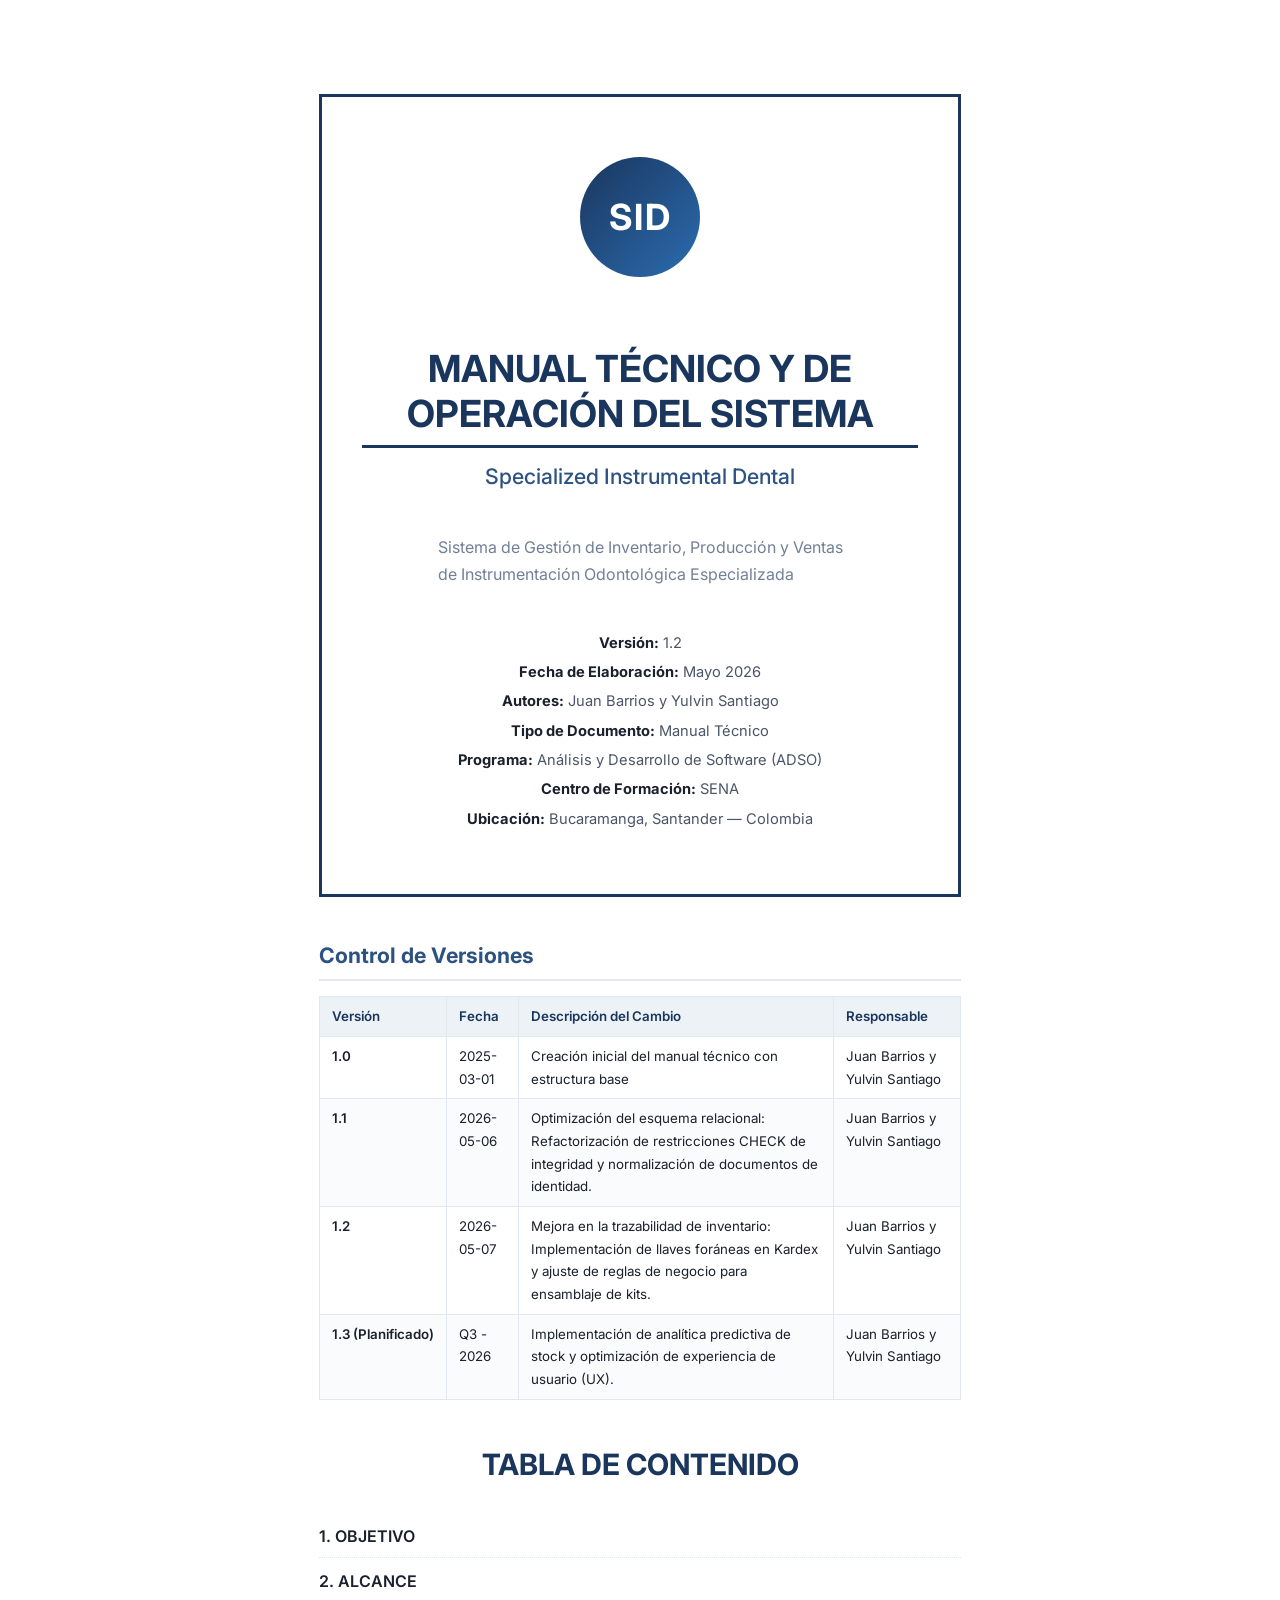
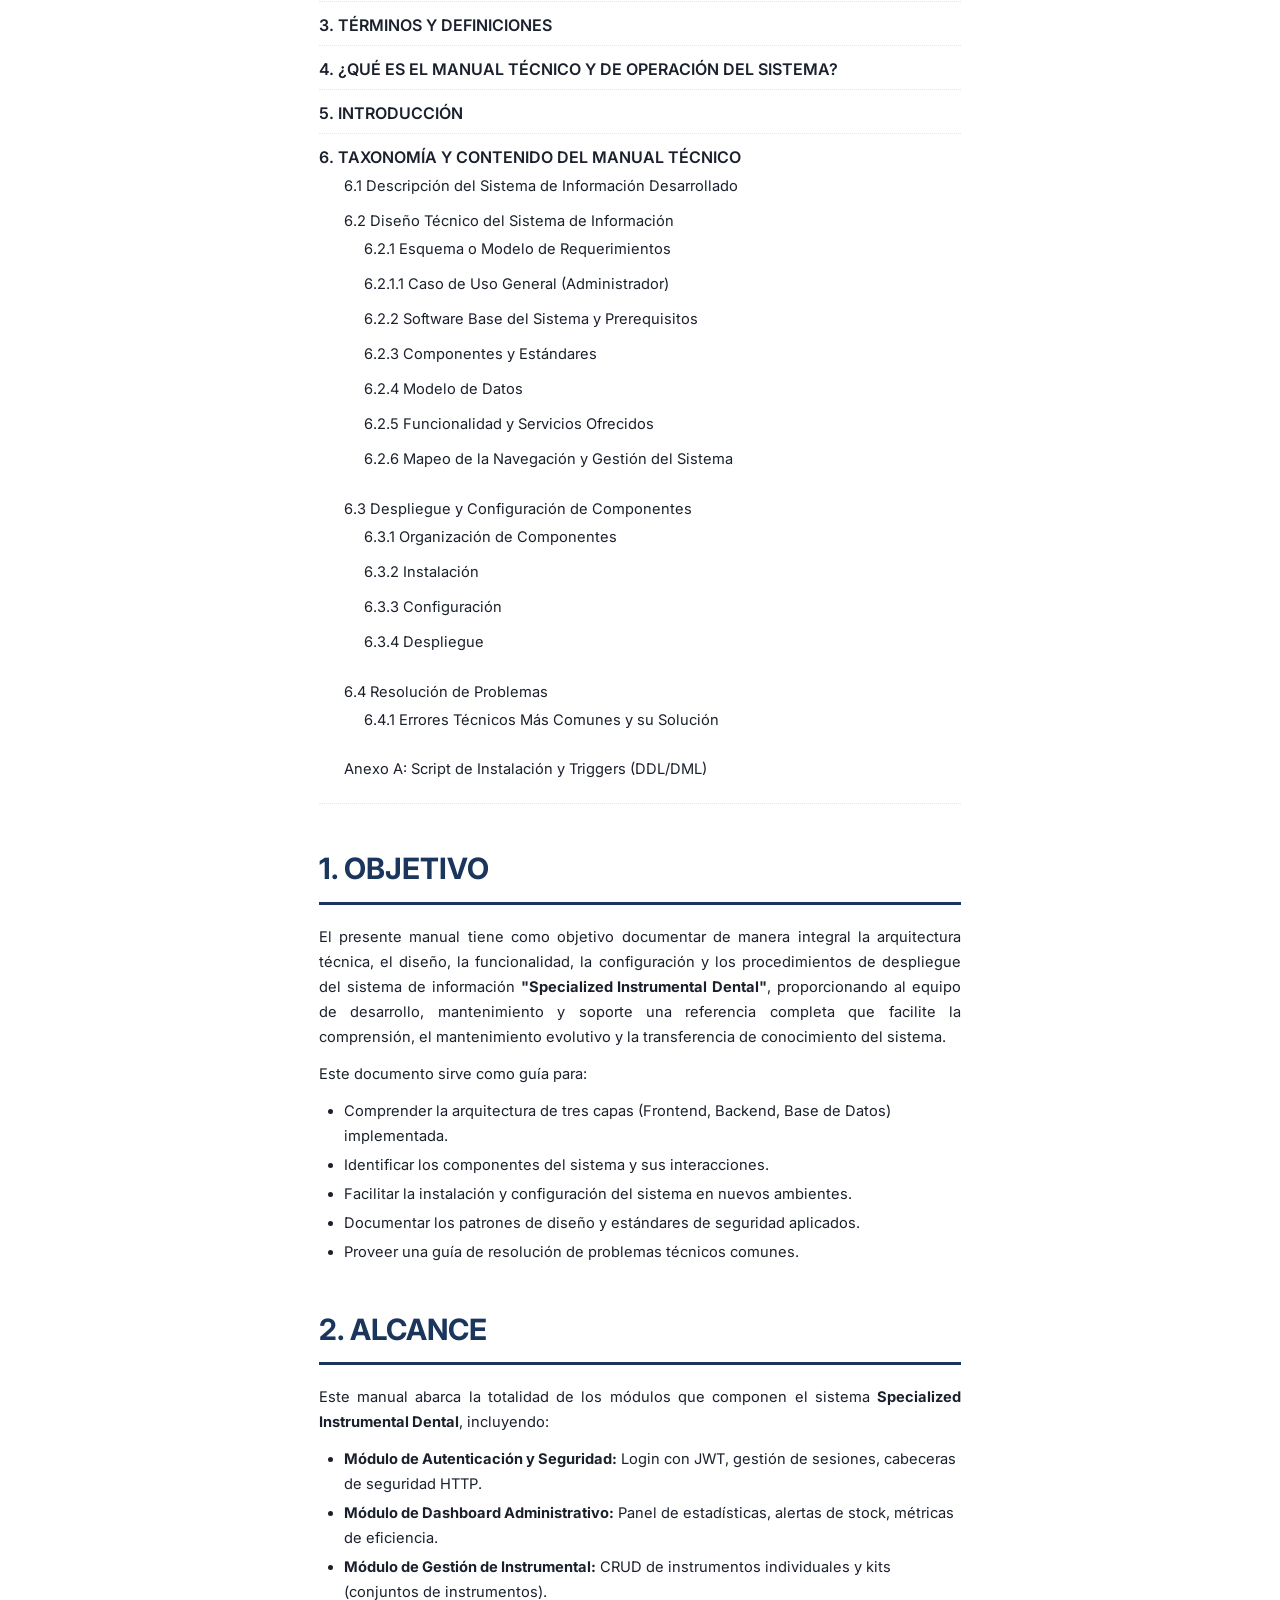
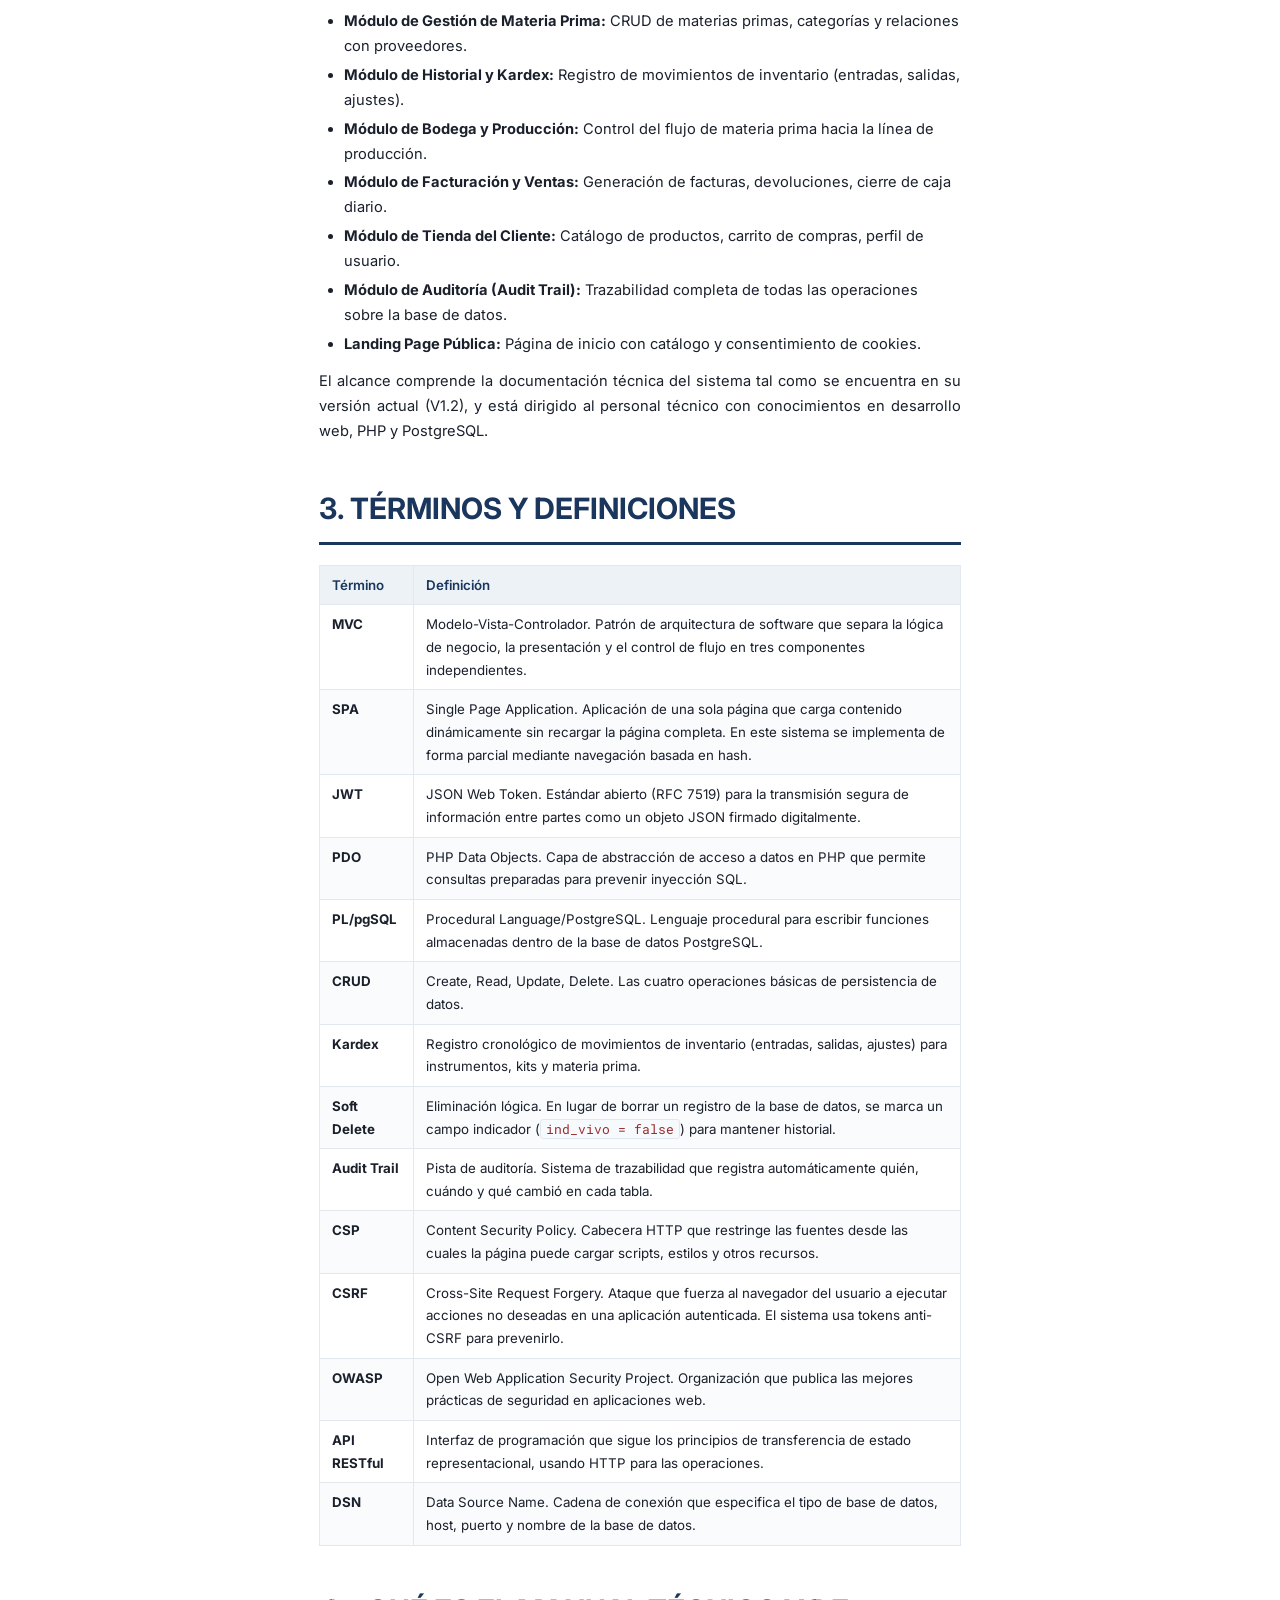
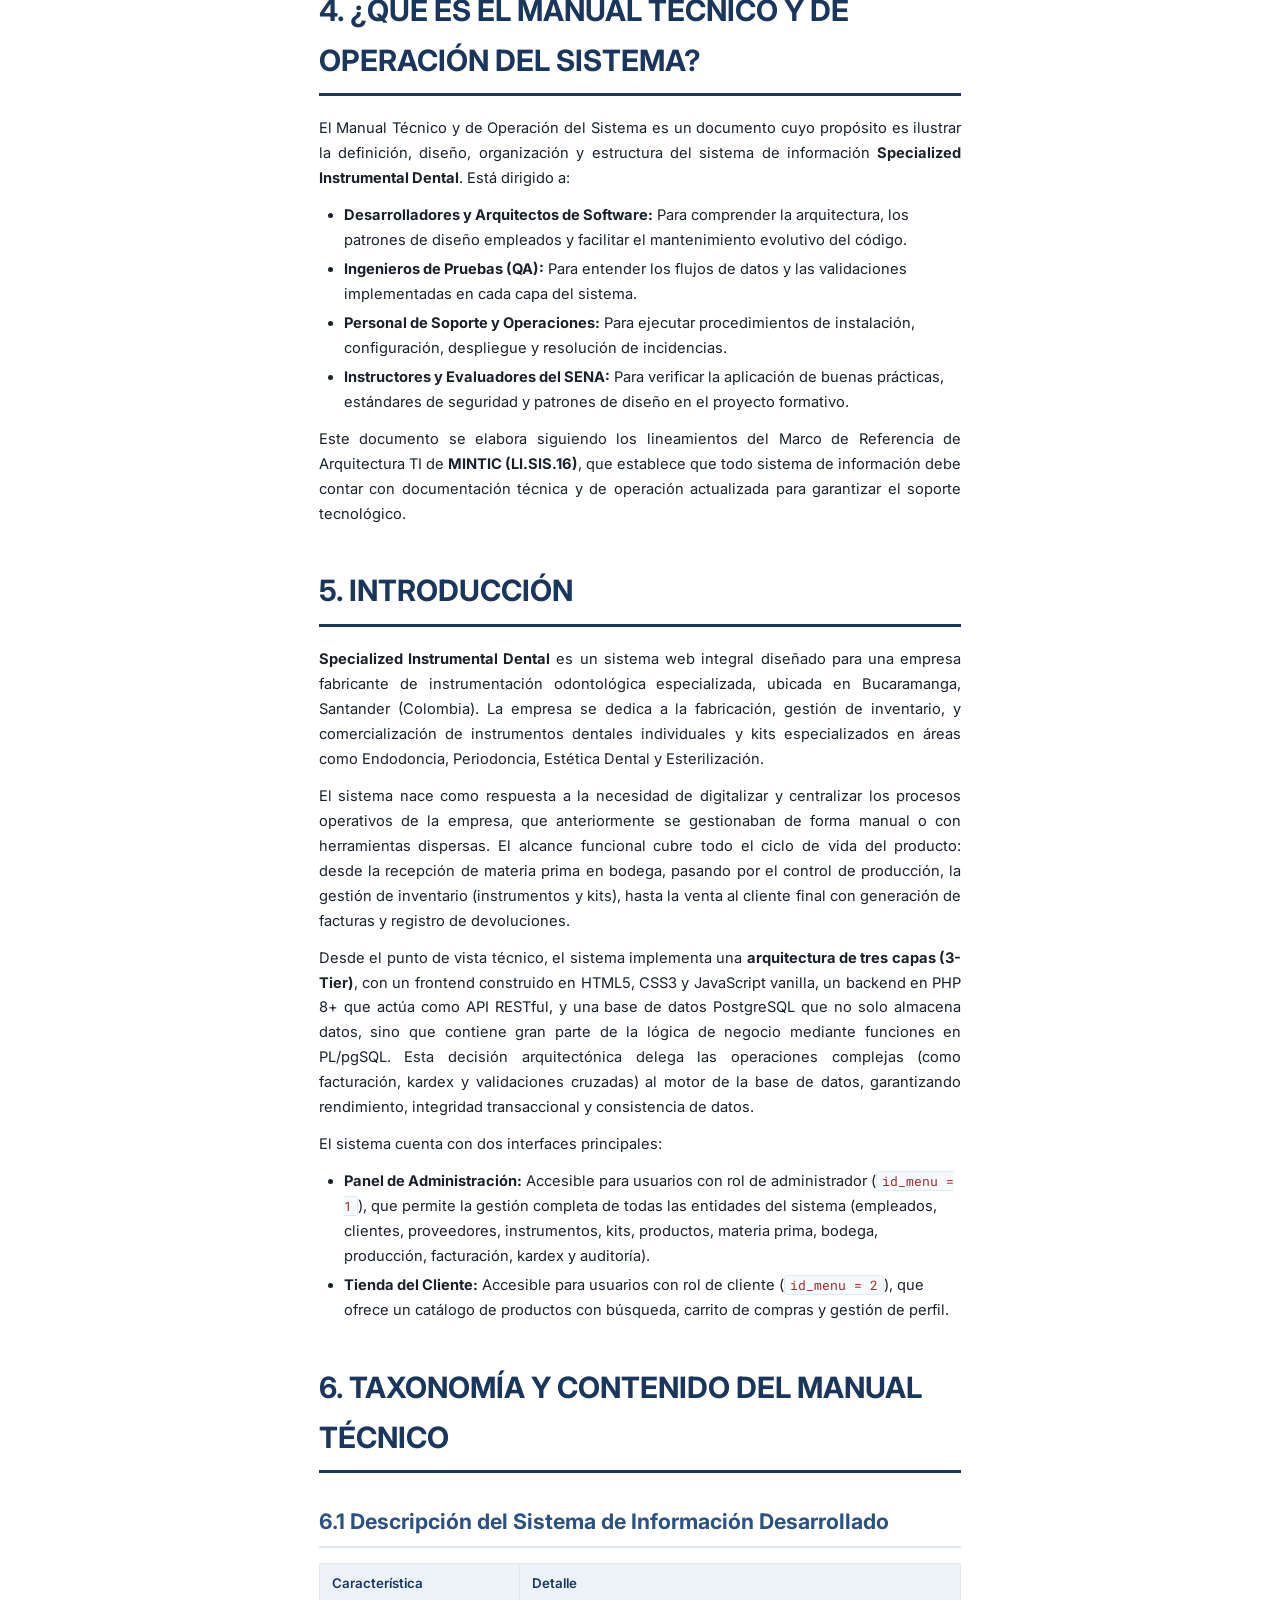
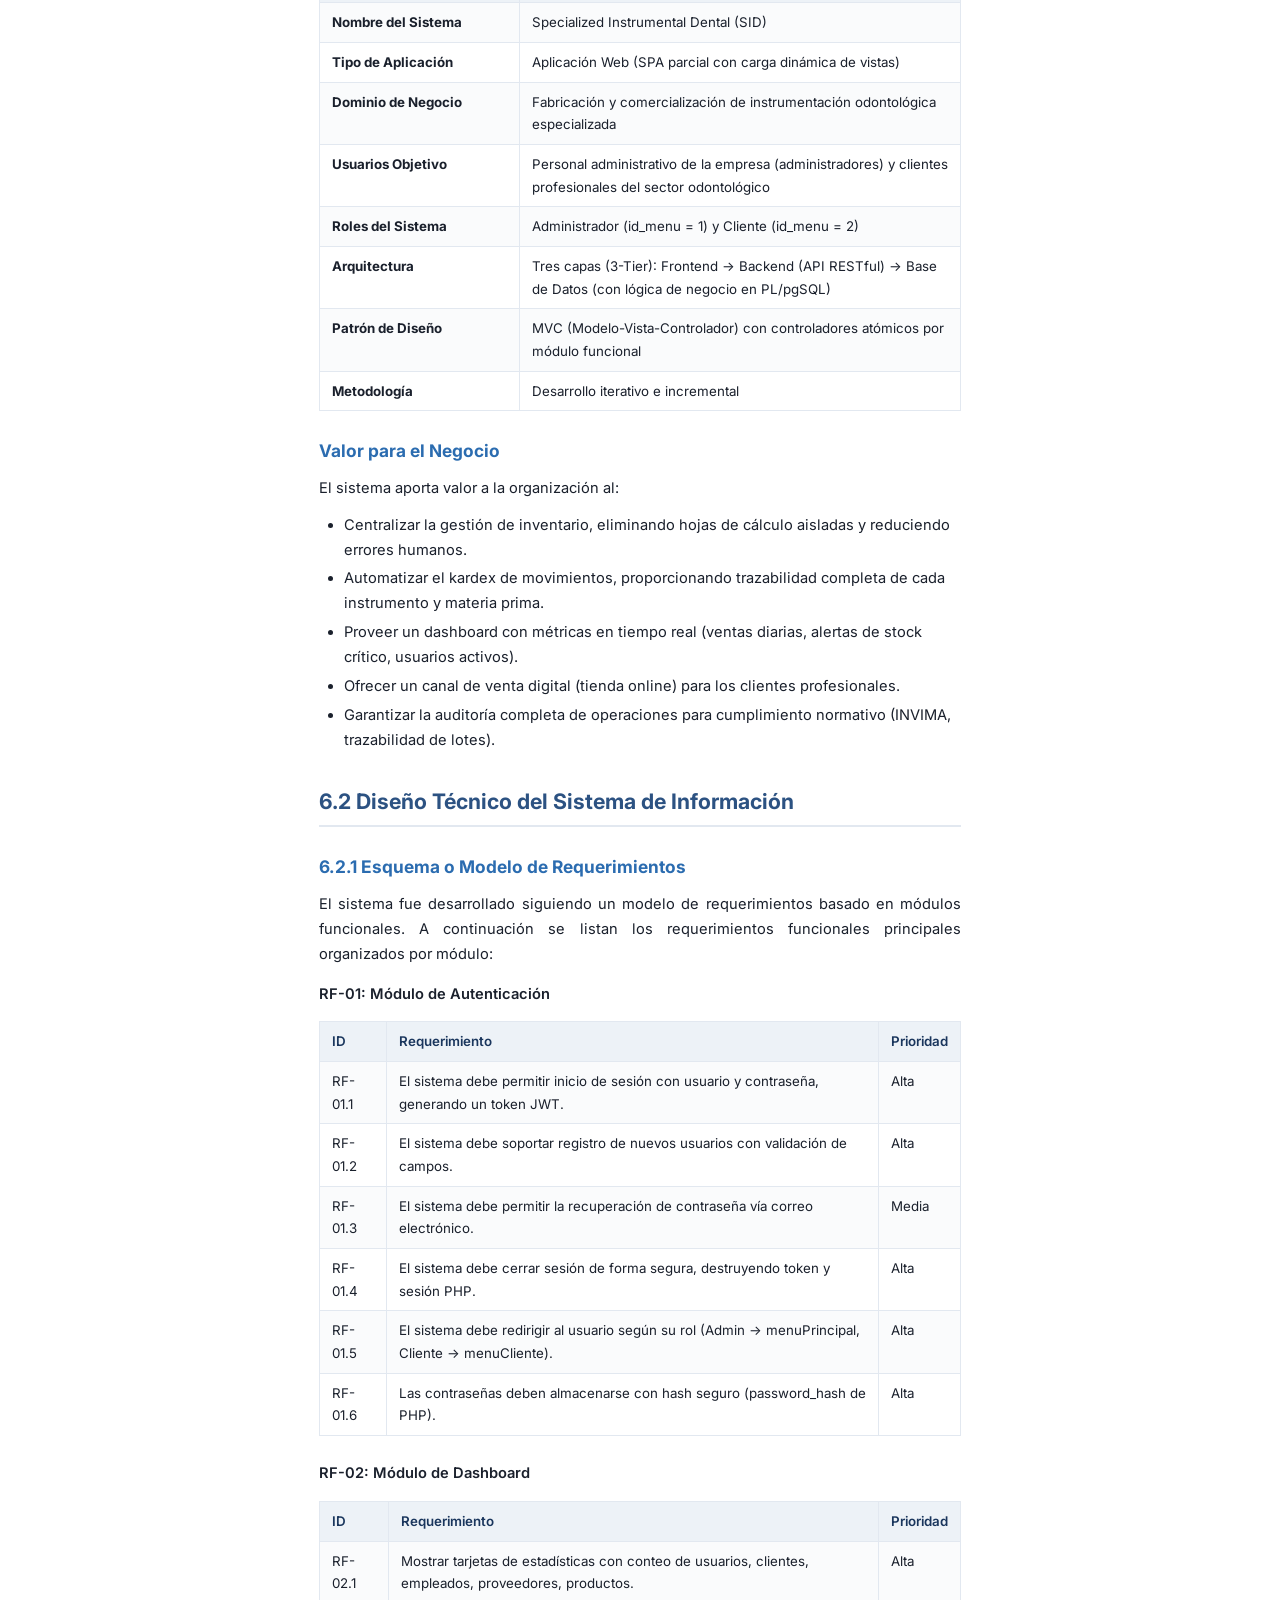
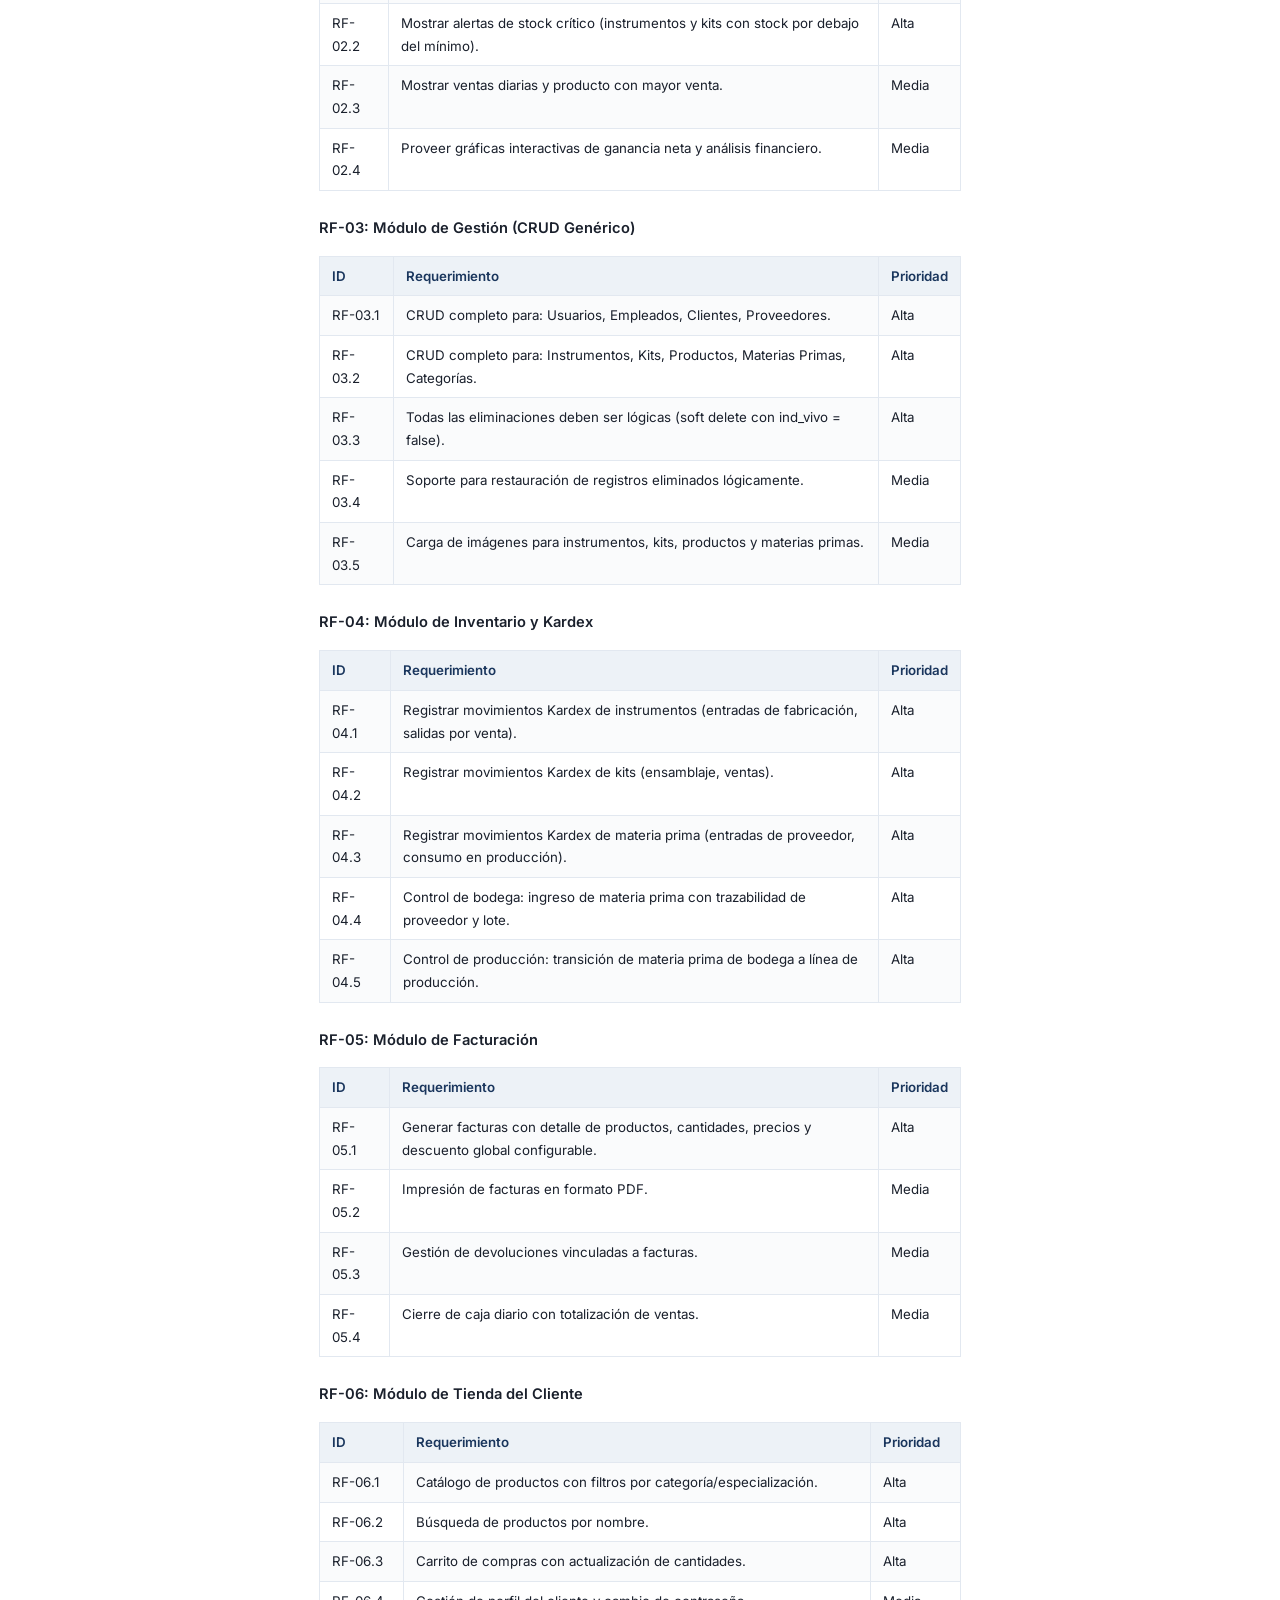
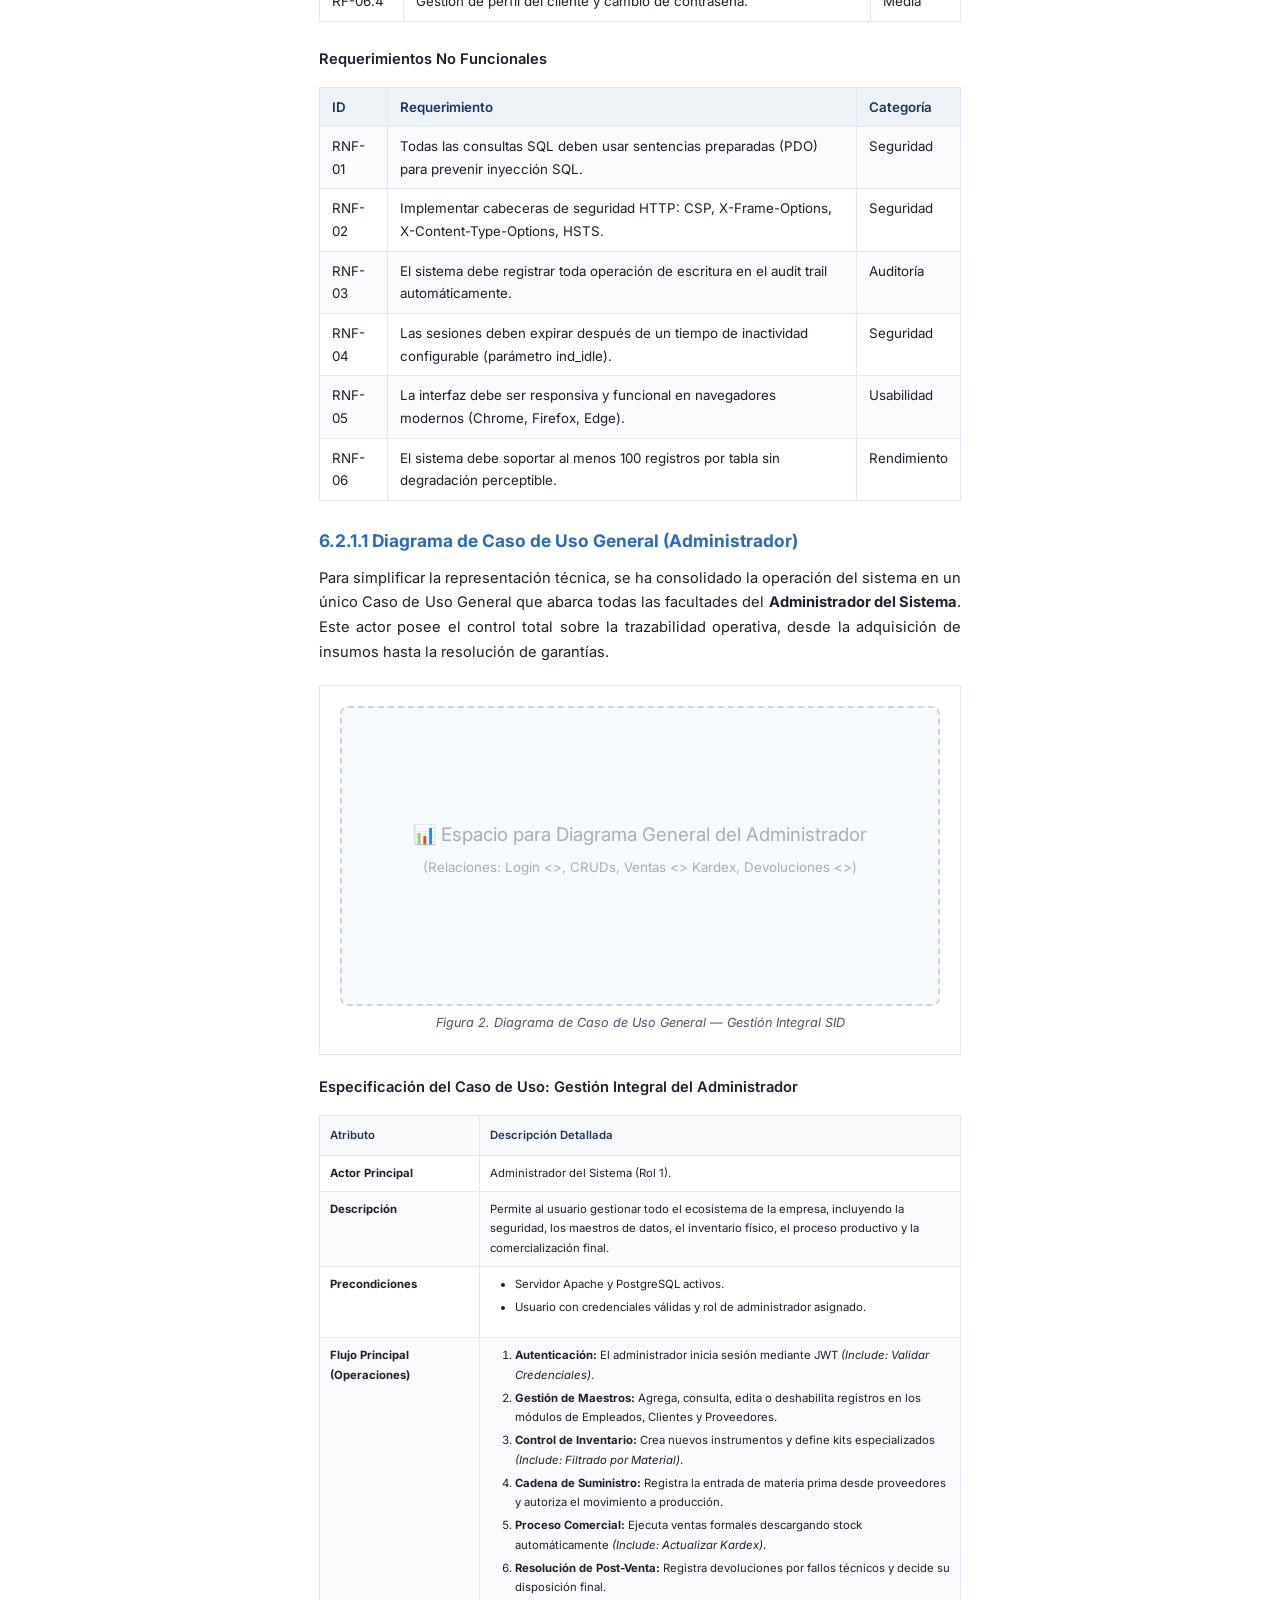
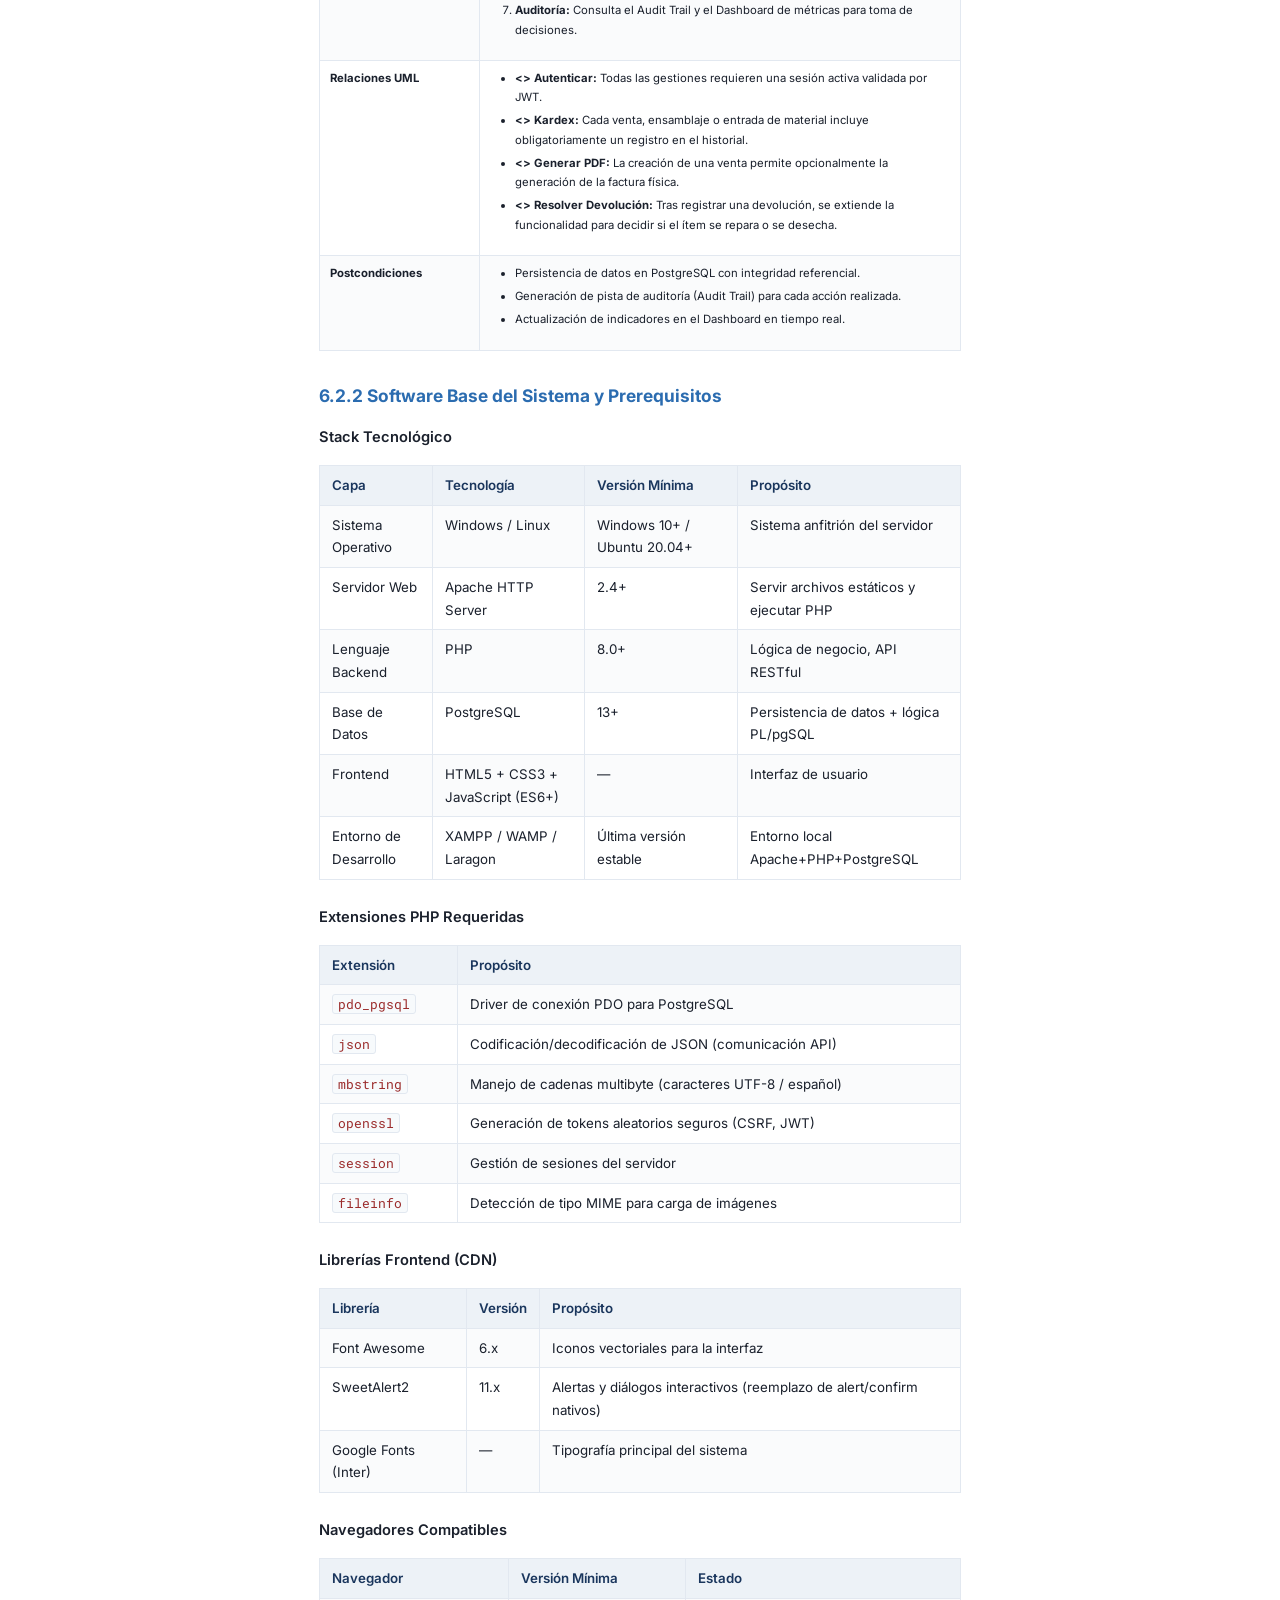
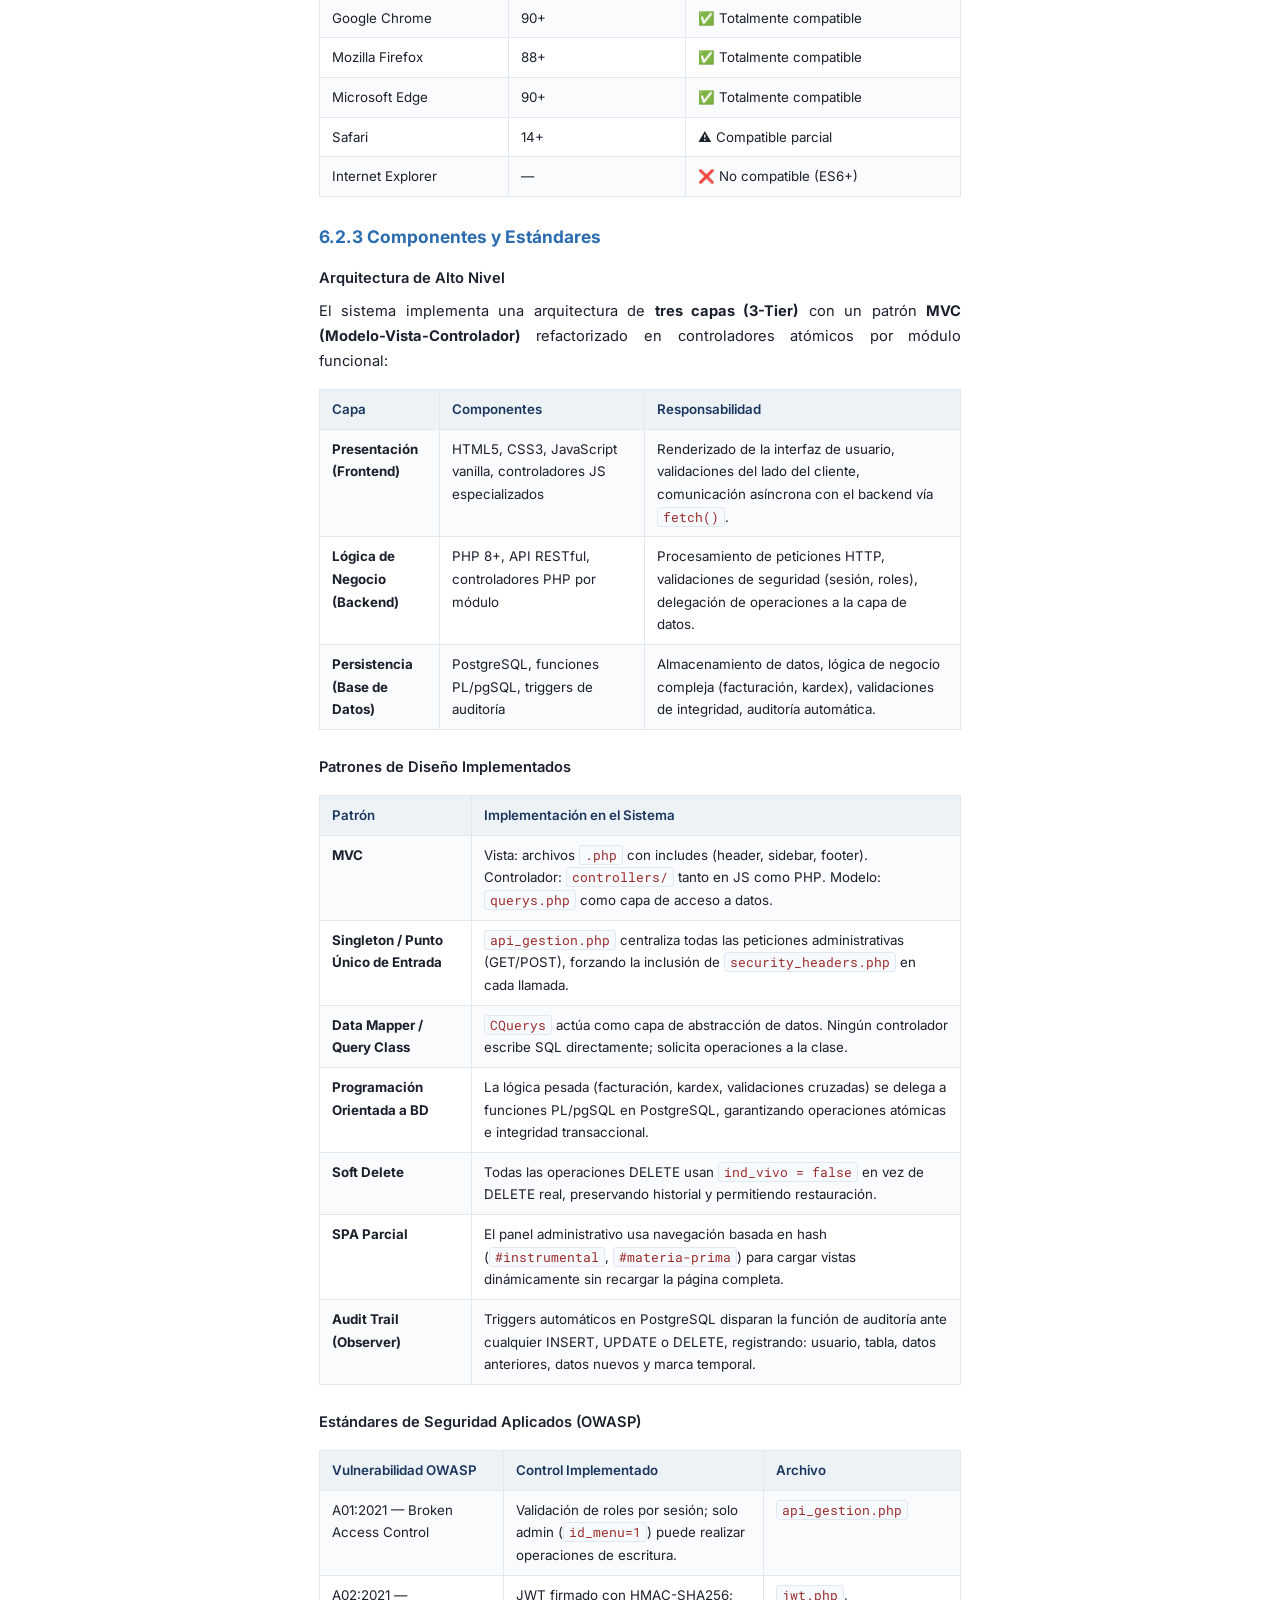
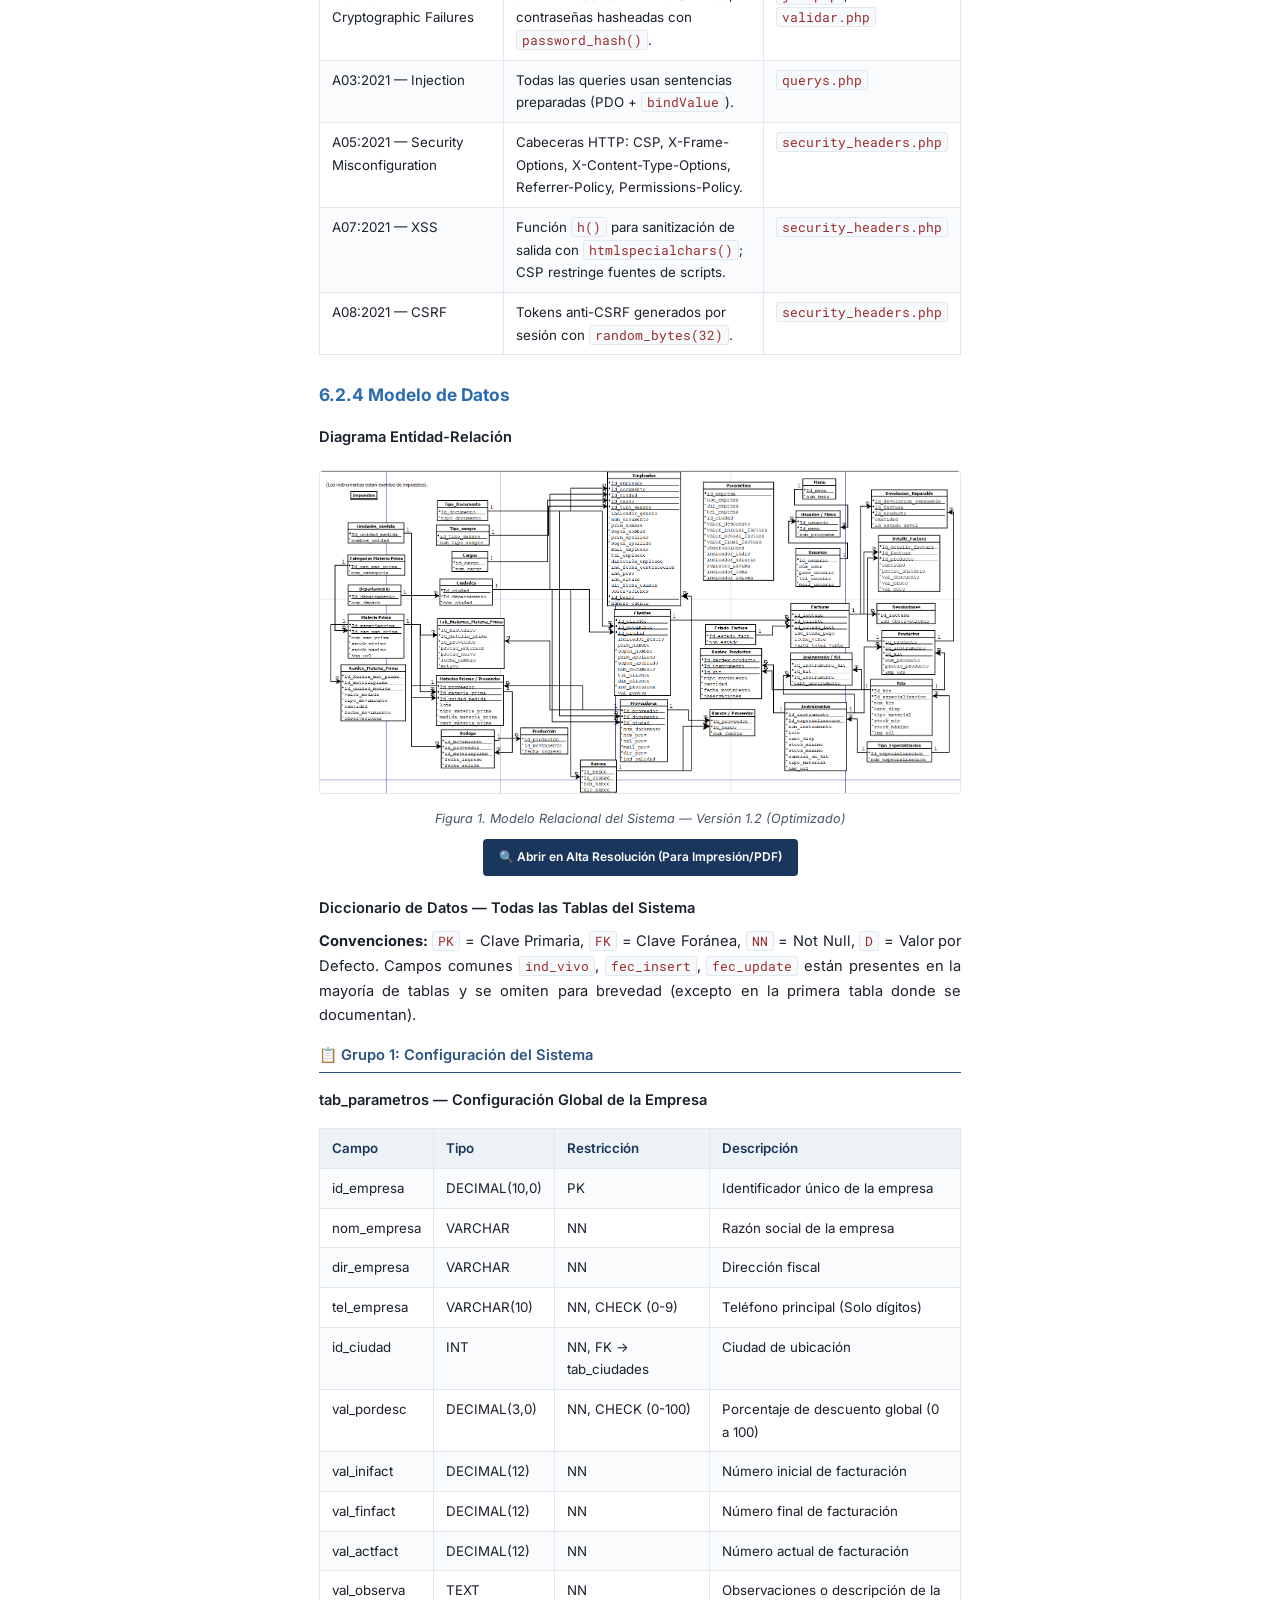
==== commit 31053c4a: "Se corrigieron errores minimo del script de instalacion que tenia que ver con que una tabla no tenia" ====
--- a/documentacion/MANUALES/MANUAL_TECNICO.html
+++ b/documentacion/MANUALES/MANUAL_TECNICO.html
@@ -1,5 +1,6 @@
 <!DOCTYPE html>
 <html lang="es">
+
 <head>
     <meta charset="UTF-8">
     <meta name="viewport" content="width=device-width, initial-scale=1.0">
@@ -27,7 +28,11 @@
             --color-code-bg: #f7fafc;
         }
 
-        * { margin: 0; padding: 0; box-sizing: border-box; }
+        * {
+            margin: 0;
+            padding: 0;
+            box-sizing: border-box;
+        }
 
         body {
             font-family: 'Inter', 'Segoe UI', Tahoma, sans-serif;
@@ -53,33 +58,45 @@
             padding: 60px 40px;
             margin-bottom: 40px;
         }
+
         .cover-page .logo-placeholder {
-            width: 120px; height: 120px;
+            width: 120px;
+            height: 120px;
             border-radius: 50%;
             background: linear-gradient(135deg, var(--color-primary), var(--color-accent));
-            display: flex; align-items: center; justify-content: center;
-            color: white; font-size: 36px; font-weight: 700;
+            display: flex;
+            align-items: center;
+            justify-content: center;
+            color: white;
+            font-size: 36px;
+            font-weight: 700;
             margin-bottom: 30px;
             letter-spacing: 2px;
         }
+
         .cover-page h1 {
             font-size: 28pt;
             color: var(--color-primary);
             margin-bottom: 10px;
             line-height: 1.2;
         }
+
         .cover-page .subtitle {
             font-size: 16pt;
             color: var(--color-primary-light);
             margin-bottom: 40px;
             font-weight: 500;
         }
+
         .cover-page .meta-info {
             font-size: 11pt;
             color: var(--color-text-secondary);
             line-height: 2;
         }
-        .cover-page .meta-info strong { color: var(--color-text); }
+
+        .cover-page .meta-info strong {
+            color: var(--color-text);
+        }
 
         /* ── Encabezados ── */
         h1 {
@@ -90,6 +107,7 @@
             margin: 40px 0 20px 0;
             page-break-after: avoid;
         }
+
         h2 {
             font-size: 16pt;
             color: var(--color-primary-light);
@@ -98,12 +116,14 @@
             margin: 30px 0 15px 0;
             page-break-after: avoid;
         }
+
         h3 {
             font-size: 13pt;
             color: var(--color-accent);
             margin: 25px 0 10px 0;
             page-break-after: avoid;
         }
+
         h4 {
             font-size: 11pt;
             color: var(--color-text);
@@ -111,38 +131,58 @@
             font-weight: 600;
         }
 
-        p { margin-bottom: 12px; text-align: justify; }
+        p {
+            margin-bottom: 12px;
+            text-align: justify;
+        }
 
         /* ── Tabla de contenido ── */
-        .toc { page-break-after: always; }
-        .toc h1 { text-align: center; border-bottom: none; }
+        .toc {
+            page-break-after: always;
+        }
+
+        .toc h1 {
+            text-align: center;
+            border-bottom: none;
+        }
+
         .toc ul {
             list-style: none;
             padding: 0;
         }
-        .toc > ul > li {
+
+        .toc>ul>li {
             border-bottom: 1px dotted var(--color-border);
             padding: 6px 0;
         }
-        .toc > ul > li > a {
+
+        .toc>ul>li>a {
             font-weight: 600;
             font-size: 12pt;
         }
+
         .toc ul ul {
             padding-left: 25px;
         }
+
         .toc ul ul li {
             border-bottom: none;
             padding: 3px 0;
         }
+
         .toc ul ul ul {
             padding-left: 20px;
         }
+
         .toc a {
             text-decoration: none;
             color: var(--color-text);
         }
-        .toc a:hover { color: var(--color-accent); text-decoration: underline; }
+
+        .toc a:hover {
+            color: var(--color-accent);
+            text-decoration: underline;
+        }
 
         /* ── Tablas ── */
         table {
@@ -152,20 +192,29 @@
             font-size: 10pt;
             page-break-inside: avoid;
         }
-        th, td {
+
+        th,
+        td {
             border: 1px solid var(--color-border);
             padding: 8px 12px;
             text-align: left;
             vertical-align: top;
         }
+
         th {
             background: var(--color-table-header);
             font-weight: 600;
             color: var(--color-primary);
             white-space: nowrap;
         }
-        tr:nth-child(even) { background: #fafbfc; }
-        tr:hover { background: #edf2f7; }
+
+        tr:nth-child(even) {
+            background: #fafbfc;
+        }
+
+        tr:hover {
+            background: #edf2f7;
+        }
 
         /* ── Código ── */
         code {
@@ -177,6 +226,7 @@
             font-size: 9.5pt;
             color: var(--color-danger);
         }
+
         pre {
             background: #1a202c;
             color: #e2e8f0;
@@ -188,6 +238,7 @@
             margin: 15px 0 25px 0;
             page-break-inside: avoid;
         }
+
         pre code {
             background: transparent;
             border: none;
@@ -196,38 +247,59 @@
         }
 
         /* ── Listas ── */
-        ul, ol {
+        ul,
+        ol {
             padding-left: 25px;
             margin-bottom: 12px;
         }
-        li { margin-bottom: 4px; }
+
+        li {
+            margin-bottom: 4px;
+        }
 
         /* ── Alertas / Notas ── */
-        .note, .warning, .important {
+        .note,
+        .warning,
+        .important {
             padding: 14px 18px;
             border-radius: 6px;
             margin: 15px 0;
             border-left: 4px solid;
             page-break-inside: avoid;
         }
+
         .note {
             background: #ebf8ff;
             border-color: var(--color-accent);
             color: #2c5282;
         }
+
         .warning {
             background: #fffff0;
             border-color: #d69e2e;
             color: #975a16;
         }
+
         .important {
             background: #fff5f5;
             border-color: #e53e3e;
             color: #9b2c2c;
         }
-        .note::before { content: "ℹ️ NOTA: "; font-weight: 700; }
-        .warning::before { content: "⚠️ ADVERTENCIA: "; font-weight: 700; }
-        .important::before { content: "🔴 IMPORTANTE: "; font-weight: 700; }
+
+        .note::before {
+            content: "ℹ️ NOTA: ";
+            font-weight: 700;
+        }
+
+        .warning::before {
+            content: "⚠️ ADVERTENCIA: ";
+            font-weight: 700;
+        }
+
+        .important::before {
+            content: "🔴 IMPORTANTE: ";
+            font-weight: 700;
+        }
 
         /* ── Diagrama (imagen) ── */
         .diagram-container {
@@ -235,11 +307,13 @@
             margin: 20px 0;
             page-break-inside: avoid;
         }
+
         .diagram-container img {
             max-width: 100%;
             border: 1px solid var(--color-border);
             border-radius: 4px;
         }
+
         .diagram-container .caption {
             font-size: 9.5pt;
             color: var(--color-text-secondary);
@@ -248,8 +322,13 @@
         }
 
         /* ── Secciones ── */
-        .section { margin-bottom: 30px; }
-        .page-break { page-break-before: always; }
+        .section {
+            margin-bottom: 30px;
+        }
+
+        .page-break {
+            page-break-before: always;
+        }
 
         /* ── Footer ── */
         .doc-footer {
@@ -262,7 +341,10 @@
         }
 
         /* ── Control de versiones ── */
-        .version-table td:first-child { font-weight: 600; white-space: nowrap; }
+        .version-table td:first-child {
+            font-weight: 600;
+            white-space: nowrap;
+        }
 
         /* ── Árbol de directorios ── */
         .dir-tree {
@@ -280,1143 +362,3301 @@
 
         /* ── Print ── */
         @media print {
-            body { padding: 15mm; max-width: none; }
-            .cover-page { min-height: 90vh; }
-            pre { white-space: pre-wrap; word-wrap: break-word; }
-            a { color: inherit !important; text-decoration: none !important; }
+            body {
+                padding: 15mm;
+                max-width: none;
+            }
+
+            .cover-page {
+                min-height: 90vh;
+            }
+
+            pre {
+                white-space: pre-wrap;
+                word-wrap: break-word;
+            }
+
+            a {
+                color: inherit !important;
+                text-decoration: none !important;
+            }
         }
     </style>
 </head>
+
 <body>
 
-<!-- ╔══════════════════════════════════════════════════════════════╗ -->
-<!-- ║                      PORTADA                                ║ -->
-<!-- ╚══════════════════════════════════════════════════════════════╝ -->
-<div class="cover-page">
-    <div class="logo-placeholder">SID</div>
-    <h1>MANUAL TÉCNICO Y DE OPERACIÓN DEL SISTEMA</h1>
-    <div class="subtitle">Specialized Instrumental Dental</div>
-    <p style="font-size: 12pt; color: #718096; margin-bottom: 40px;">
-        Sistema de Gestión de Inventario, Producción y Ventas<br>
-        de Instrumentación Odontológica Especializada
-    </p>
-    <div class="meta-info">
-        <strong>Versión:</strong> 2.1<br>
-        <strong>Fecha de Elaboración:</strong> Abril 2026<br>
-        <strong>Autores:</strong> Juan Barrios y Yulvin Santiago<br>
-        <strong>Tipo de Documento:</strong> Manual Técnico<br>
-        <strong>Programa:</strong> Análisis y Desarrollo de Software (ADSO)<br>
-        <strong>Centro de Formación:</strong> SENA<br>
-        <strong>Ubicación:</strong> Bucaramanga, Santander — Colombia
+    <!-- ╔══════════════════════════════════════════════════════════════╗ -->
+    <!-- ║                      PORTADA                                ║ -->
+    <!-- ╚══════════════════════════════════════════════════════════════╝ -->
+    <div class="cover-page">
+        <div class="logo-placeholder">SID</div>
+        <h1>MANUAL TÉCNICO Y DE OPERACIÓN DEL SISTEMA</h1>
+        <div class="subtitle">Specialized Instrumental Dental</div>
+        <p style="font-size: 12pt; color: #718096; margin-bottom: 40px;">
+            Sistema de Gestión de Inventario, Producción y Ventas<br>
+            de Instrumentación Odontológica Especializada
+        </p>
+        <div class="meta-info">
+            <strong>Versión:</strong> 1.2<br>
+            <strong>Fecha de Elaboración:</strong> Mayo 2026<br>
+            <strong>Autores:</strong> Juan Barrios y Yulvin Santiago<br>
+            <strong>Tipo de Documento:</strong> Manual Técnico<br>
+            <strong>Programa:</strong> Análisis y Desarrollo de Software (ADSO)<br>
+            <strong>Centro de Formación:</strong> SENA<br>
+            <strong>Ubicación:</strong> Bucaramanga, Santander — Colombia
+        </div>
     </div>
-</div>
-
-<!-- ╔══════════════════════════════════════════════════════════════╗ -->
-<!-- ║                 CONTROL DE VERSIONES                        ║ -->
-<!-- ╚══════════════════════════════════════════════════════════════╝ -->
-<div class="section">
-    <h2>Control de Versiones</h2>
-    <table class="version-table">
-        <thead>
-            <tr>
-                <th>Versión</th>
-                <th>Fecha</th>
-                <th>Descripción del Cambio</th>
-                <th>Responsable</th>
-            </tr>
-        </thead>
-        <tbody>
-            <tr>
-                <td>1.0</td>
-                <td>2025-03-01</td>
-                <td>Creación inicial del manual técnico con estructura base</td>
-                <td>Juan Barrios y Yulvin Santiago</td>
-            </tr>
-            <tr>
-                <td>2.0</td>
-                <td>2026-04-21</td>
-                <td>Actualización completa: arquitectura refactorizada, controladores atómicos, auditoría, seguridad OWASP</td>
-                <td>Juan Barrios y Yulvin Santiago</td>
-            </tr>
-            <tr>
-                <td>2.1</td>
-                <td>2026-04-25</td>
-                <td>Refactorización de Devoluciones: Implementación de estados (Pendiente, Reparado, Desechado) y trazabilidad en Kardex</td>
-                <td>Juan Barrios y Yulvin Santiago</td>
-            </tr>
-        </tbody>
-    </table>
-</div>
-
-<!-- ╔══════════════════════════════════════════════════════════════╗ -->
-<!-- ║                 TABLA DE CONTENIDO                           ║ -->
-<!-- ╚══════════════════════════════════════════════════════════════╝ -->
-<div class="toc">
-    <h1>TABLA DE CONTENIDO</h1>
-    <ul>
-        <li><a href="#s1">1. OBJETIVO</a></li>
-        <li><a href="#s2">2. ALCANCE</a></li>
-        <li><a href="#s3">3. TÉRMINOS Y DEFINICIONES</a></li>
-        <li><a href="#s4">4. ¿QUÉ ES EL MANUAL TÉCNICO Y DE OPERACIÓN DEL SISTEMA?</a></li>
-        <li><a href="#s5">5. INTRODUCCIÓN</a></li>
-        <li><a href="#s6">6. TAXONOMÍA Y CONTENIDO DEL MANUAL TÉCNICO</a>
-            <ul>
-                <li><a href="#s6-1">6.1 Descripción del Sistema de Información Desarrollado</a></li>
-                <li><a href="#s6-2">6.2 Diseño Técnico del Sistema de Información</a>
-                    <ul>
-                        <li><a href="#s6-2-1">6.2.1 Esquema o Modelo de Requerimientos</a></li>
-                        <li><a href="#s6-2-1b">6.2.1.1 Diagramas de Casos de Uso</a></li>
-                        <li><a href="#s6-2-2">6.2.2 Software Base del Sistema y Prerequisitos</a></li>
-                        <li><a href="#s6-2-3">6.2.3 Componentes y Estándares</a></li>
-                        <li><a href="#s6-2-4">6.2.4 Modelo de Datos</a></li>
-                        <li><a href="#s6-2-5">6.2.5 Funcionalidad y Servicios Ofrecidos</a></li>
-                    </ul>
-                </li>
-                <li><a href="#s6-3">6.3 Despliegue y Configuración de Componentes</a>
-                    <ul>
-                        <li><a href="#s6-3-1">6.3.1 Organización de Componentes</a></li>
-                        <li><a href="#s6-3-2">6.3.2 Instalación</a></li>
-                        <li><a href="#s6-3-3">6.3.3 Configuración</a></li>
-                        <li><a href="#s6-3-4">6.3.4 Despliegue</a></li>
-                    </ul>
-                </li>
-                <li><a href="#s6-4">6.4 Resolución de Problemas</a>
-                    <ul>
-                        <li><a href="#s6-4-1">6.4.1 Errores Técnicos Más Comunes y su Solución</a></li>
-                    </ul>
-                </li>
-            </ul>
-        </li>
-    </ul>
-</div>
-
-<!-- ╔══════════════════════════════════════════════════════════════╗ -->
-<!-- ║              1. OBJETIVO                                     ║ -->
-<!-- ╚══════════════════════════════════════════════════════════════╝ -->
-<div class="section page-break" id="s1">
-    <h1>1. OBJETIVO</h1>
-    <p>
-        El presente manual tiene como objetivo documentar de manera integral la arquitectura técnica, el diseño,
-        la funcionalidad, la configuración y los procedimientos de despliegue del sistema de información
-        <strong>"Specialized Instrumental Dental"</strong>, proporcionando al equipo de desarrollo, mantenimiento
-        y soporte una referencia completa que facilite la comprensión, el mantenimiento evolutivo y la
-        transferencia de conocimiento del sistema.
-    </p>
-    <p>
-        Este documento sirve como guía para:
-    </p>
-    <ul>
-        <li>Comprender la arquitectura de tres capas (Frontend, Backend, Base de Datos) implementada.</li>
-        <li>Identificar los componentes del sistema y sus interacciones.</li>
-        <li>Facilitar la instalación y configuración del sistema en nuevos ambientes.</li>
-        <li>Documentar los patrones de diseño y estándares de seguridad aplicados.</li>
-        <li>Proveer una guía de resolución de problemas técnicos comunes.</li>
-    </ul>
-</div>
-
-<!-- ╔══════════════════════════════════════════════════════════════╗ -->
-<!-- ║              2. ALCANCE                                      ║ -->
-<!-- ╚══════════════════════════════════════════════════════════════╝ -->
-<div class="section" id="s2">
-    <h1>2. ALCANCE</h1>
-    <p>
-        Este manual abarca la totalidad de los módulos que componen el sistema <strong>Specialized Instrumental Dental</strong>,
-        incluyendo:
-    </p>
-    <ul>
-        <li><strong>Módulo de Autenticación y Seguridad:</strong> Login con JWT, gestión de sesiones, cabeceras de seguridad HTTP.</li>
-        <li><strong>Módulo de Dashboard Administrativo:</strong> Panel de estadísticas, alertas de stock, métricas de eficiencia.</li>
-        <li><strong>Módulo de Gestión de Instrumental:</strong> CRUD de instrumentos individuales y kits (conjuntos de instrumentos).</li>
-        <li><strong>Módulo de Gestión de Materia Prima:</strong> CRUD de materias primas, categorías y relaciones con proveedores.</li>
-        <li><strong>Módulo de Historial y Kardex:</strong> Registro de movimientos de inventario (entradas, salidas, ajustes).</li>
-        <li><strong>Módulo de Bodega y Producción:</strong> Control del flujo de materia prima hacia la línea de producción.</li>
-        <li><strong>Módulo de Facturación y Ventas:</strong> Generación de facturas, devoluciones, cierre de caja diario.</li>
-        <li><strong>Módulo de Tienda del Cliente:</strong> Catálogo de productos, carrito de compras, perfil de usuario.</li>
-        <li><strong>Módulo de Auditoría (Audit Trail):</strong> Trazabilidad completa de todas las operaciones sobre la base de datos.</li>
-        <li><strong>Landing Page Pública:</strong> Página de inicio con catálogo y consentimiento de cookies.</li>
-    </ul>
-    <p>
-        El alcance comprende la documentación técnica del sistema tal como se encuentra en su versión actual (V2.0),
-        y está dirigido al personal técnico con conocimientos en desarrollo web, PHP y PostgreSQL.
-    </p>
-</div>
-
-<!-- ╔══════════════════════════════════════════════════════════════╗ -->
-<!-- ║              3. TÉRMINOS Y DEFINICIONES                      ║ -->
-<!-- ╚══════════════════════════════════════════════════════════════╝ -->
-<div class="section" id="s3">
-    <h1>3. TÉRMINOS Y DEFINICIONES</h1>
-    <table>
-        <thead>
-            <tr><th>Término</th><th>Definición</th></tr>
-        </thead>
-        <tbody>
-            <tr><td><strong>MVC</strong></td><td>Modelo-Vista-Controlador. Patrón de arquitectura de software que separa la lógica de negocio, la presentación y el control de flujo en tres componentes independientes.</td></tr>
-            <tr><td><strong>SPA</strong></td><td>Single Page Application. Aplicación de una sola página que carga contenido dinámicamente sin recargar la página completa. En este sistema se implementa de forma parcial mediante navegación basada en hash.</td></tr>
-            <tr><td><strong>JWT</strong></td><td>JSON Web Token. Estándar abierto (RFC 7519) para la transmisión segura de información entre partes como un objeto JSON firmado digitalmente.</td></tr>
-            <tr><td><strong>PDO</strong></td><td>PHP Data Objects. Capa de abstracción de acceso a datos en PHP que permite consultas preparadas para prevenir inyección SQL.</td></tr>
-            <tr><td><strong>PL/pgSQL</strong></td><td>Procedural Language/PostgreSQL. Lenguaje procedural para escribir funciones almacenadas dentro de la base de datos PostgreSQL.</td></tr>
-            <tr><td><strong>CRUD</strong></td><td>Create, Read, Update, Delete. Las cuatro operaciones básicas de persistencia de datos.</td></tr>
-            <tr><td><strong>Kardex</strong></td><td>Registro cronológico de movimientos de inventario (entradas, salidas, ajustes) para instrumentos, kits y materia prima.</td></tr>
-            <tr><td><strong>Soft Delete</strong></td><td>Eliminación lógica. En lugar de borrar un registro de la base de datos, se marca un campo indicador (<code>ind_vivo = false</code>) para mantener historial.</td></tr>
-            <tr><td><strong>Audit Trail</strong></td><td>Pista de auditoría. Sistema de trazabilidad que registra automáticamente quién, cuándo y qué cambió en cada tabla.</td></tr>
-            <tr><td><strong>CSP</strong></td><td>Content Security Policy. Cabecera HTTP que restringe las fuentes desde las cuales la página puede cargar scripts, estilos y otros recursos.</td></tr>
-            <tr><td><strong>CSRF</strong></td><td>Cross-Site Request Forgery. Ataque que fuerza al navegador del usuario a ejecutar acciones no deseadas en una aplicación autenticada. El sistema usa tokens anti-CSRF para prevenirlo.</td></tr>
-            <tr><td><strong>OWASP</strong></td><td>Open Web Application Security Project. Organización que publica las mejores prácticas de seguridad en aplicaciones web.</td></tr>
-            <tr><td><strong>API RESTful</strong></td><td>Interfaz de programación que sigue los principios de transferencia de estado representacional, usando HTTP para las operaciones.</td></tr>
-            <tr><td><strong>DSN</strong></td><td>Data Source Name. Cadena de conexión que especifica el tipo de base de datos, host, puerto y nombre de la base de datos.</td></tr>
-        </tbody>
-    </table>
-</div>
-
-<!-- ╔══════════════════════════════════════════════════════════════╗ -->
-<!-- ║              4. ¿QUÉ ES EL MANUAL TÉCNICO?                   ║ -->
-<!-- ╚══════════════════════════════════════════════════════════════╝ -->
-<div class="section" id="s4">
-    <h1>4. ¿QUÉ ES EL MANUAL TÉCNICO Y DE OPERACIÓN DEL SISTEMA?</h1>
-    <p>
-        El Manual Técnico y de Operación del Sistema es un documento cuyo propósito es ilustrar la definición,
-        diseño, organización y estructura del sistema de información <strong>Specialized Instrumental Dental</strong>.
-        Está dirigido a:
-    </p>
-    <ul>
-        <li><strong>Desarrolladores y Arquitectos de Software:</strong> Para comprender la arquitectura, los patrones de diseño empleados y facilitar el mantenimiento evolutivo del código.</li>
-        <li><strong>Ingenieros de Pruebas (QA):</strong> Para entender los flujos de datos y las validaciones implementadas en cada capa del sistema.</li>
-        <li><strong>Personal de Soporte y Operaciones:</strong> Para ejecutar procedimientos de instalación, configuración, despliegue y resolución de incidencias.</li>
-        <li><strong>Instructores y Evaluadores del SENA:</strong> Para verificar la aplicación de buenas prácticas, estándares de seguridad y patrones de diseño en el proyecto formativo.</li>
-    </ul>
-    <p>
-        Este documento se elabora siguiendo los lineamientos del Marco de Referencia de Arquitectura TI de
-        <strong>MINTIC (LI.SIS.16)</strong>, que establece que todo sistema de información debe contar con
-        documentación técnica y de operación actualizada para garantizar el soporte tecnológico.
-    </p>
-</div>
-
-<!-- ╔══════════════════════════════════════════════════════════════╗ -->
-<!-- ║              5. INTRODUCCIÓN                                 ║ -->
-<!-- ╚══════════════════════════════════════════════════════════════╝ -->
-<div class="section page-break" id="s5">
-    <h1>5. INTRODUCCIÓN</h1>
-    <p>
-        <strong>Specialized Instrumental Dental</strong> es un sistema web integral diseñado para una empresa
-        fabricante de instrumentación odontológica especializada, ubicada en Bucaramanga, Santander (Colombia).
-        La empresa se dedica a la fabricación, gestión de inventario, y comercialización de instrumentos dentales
-        individuales y kits especializados en áreas como Endodoncia, Periodoncia, Estética Dental y Esterilización.
-    </p>
-    <p>
-        El sistema nace como respuesta a la necesidad de digitalizar y centralizar los procesos operativos de la empresa,
-        que anteriormente se gestionaban de forma manual o con herramientas dispersas. El alcance funcional cubre todo
-        el ciclo de vida del producto: desde la recepción de materia prima en bodega, pasando por el control de
-        producción, la gestión de inventario (instrumentos y kits), hasta la venta al cliente final con generación
-        de facturas y registro de devoluciones.
-    </p>
-    <p>
-        Desde el punto de vista técnico, el sistema implementa una <strong>arquitectura de tres capas (3-Tier)</strong>,
-        con un frontend construido en HTML5, CSS3 y JavaScript vanilla, un backend en PHP 8+ que actúa como API RESTful,
-        y una base de datos PostgreSQL que no solo almacena datos, sino que contiene gran parte de la lógica de negocio
-        mediante funciones en PL/pgSQL. Esta decisión arquitectónica delega las operaciones complejas (como facturación,
-        kardex y validaciones cruzadas) al motor de la base de datos, garantizando rendimiento, integridad transaccional
-        y consistencia de datos.
-    </p>
-    <p>
-        El sistema cuenta con dos interfaces principales:
-    </p>
-    <ul>
-        <li><strong>Panel de Administración:</strong> Accesible para usuarios con rol de administrador (<code>id_menu = 1</code>),
-            que permite la gestión completa de todas las entidades del sistema (empleados, clientes, proveedores,
-            instrumentos, kits, productos, materia prima, bodega, producción, facturación, kardex y auditoría).</li>
-        <li><strong>Tienda del Cliente:</strong> Accesible para usuarios con rol de cliente (<code>id_menu = 2</code>),
-            que ofrece un catálogo de productos con búsqueda, carrito de compras y gestión de perfil.</li>
-    </ul>
-</div>
-
-<!-- ╔══════════════════════════════════════════════════════════════╗ -->
-<!-- ║              6. TAXONOMÍA Y CONTENIDO                        ║ -->
-<!-- ╚══════════════════════════════════════════════════════════════╝ -->
-
-<!-- ─── 6.1 DESCRIPCIÓN DEL SISTEMA ─── -->
-<div class="section page-break" id="s6">
-    <h1>6. TAXONOMÍA Y CONTENIDO DEL MANUAL TÉCNICO</h1>
-
-    <div id="s6-1">
-        <h2>6.1 Descripción del Sistema de Información Desarrollado</h2>
-        <table>
-            <tr><th style="width:200px;">Característica</th><th>Detalle</th></tr>
-            <tr><td><strong>Nombre del Sistema</strong></td><td>Specialized Instrumental Dental (SID)</td></tr>
-            <tr><td><strong>Tipo de Aplicación</strong></td><td>Aplicación Web (SPA parcial con carga dinámica de vistas)</td></tr>
-            <tr><td><strong>Dominio de Negocio</strong></td><td>Fabricación y comercialización de instrumentación odontológica especializada</td></tr>
-            <tr><td><strong>Usuarios Objetivo</strong></td><td>Personal administrativo de la empresa (administradores) y clientes profesionales del sector odontológico</td></tr>
-            <tr><td><strong>Roles del Sistema</strong></td><td>Administrador (id_menu = 1) y Cliente (id_menu = 2)</td></tr>
-            <tr><td><strong>Arquitectura</strong></td><td>Tres capas (3-Tier): Frontend → Backend (API RESTful) → Base de Datos (con lógica de negocio en PL/pgSQL)</td></tr>
-            <tr><td><strong>Patrón de Diseño</strong></td><td>MVC (Modelo-Vista-Controlador) con controladores atómicos por módulo funcional</td></tr>
-            <tr><td><strong>Metodología</strong></td><td>Desarrollo iterativo e incremental</td></tr>
-        </tbody>
+
+    <!-- ╔══════════════════════════════════════════════════════════════╗ -->
+    <!-- ║                 CONTROL DE VERSIONES                        ║ -->
+    <!-- ╚══════════════════════════════════════════════════════════════╝ -->
+    <div class="section">
+        <h2>Control de Versiones</h2>
+        <table class="version-table">
+            <thead>
+                <tr>
+                    <th>Versión</th>
+                    <th>Fecha</th>
+                    <th>Descripción del Cambio</th>
+                    <th>Responsable</th>
+                </tr>
+            </thead>
+            <tbody>
+                <tr>
+                    <td>1.0</td>
+                    <td>2025-03-01</td>
+                    <td>Creación inicial del manual técnico con estructura base</td>
+                    <td>Juan Barrios y Yulvin Santiago</td>
+                </tr>
+                <tr>
+                    <td>1.1</td>
+                    <td>2026-05-06</td>
+                    <td>Optimización del esquema relacional: Refactorización de restricciones CHECK de integridad y
+                        normalización de documentos de identidad.</td>
+                    <td>Juan Barrios y Yulvin Santiago</td>
+                </tr>
+                <tr>
+                    <td>1.2</td>
+                    <td>2026-05-07</td>
+                    <td>Mejora en la trazabilidad de inventario: Implementación de llaves foráneas en Kardex y ajuste de
+                        reglas de negocio para ensamblaje de kits.</td>
+                    <td>Juan Barrios y Yulvin Santiago</td>
+                </tr>
+                <tr>
+                    <td>1.3 (Planificado)</td>
+                    <td>Q3 - 2026</td>
+                    <td>Implementación de analítica predictiva de stock y optimización de experiencia de usuario (UX).</td>
+                    <td>Juan Barrios y Yulvin Santiago</td>
+                </tr>
+            </tbody>
         </table>
-
-        <h3>Valor para el Negocio</h3>
-        <p>El sistema aporta valor a la organización al:</p>
+    </div>
+
+    <!-- ╔══════════════════════════════════════════════════════════════╗ -->
+    <!-- ║                 TABLA DE CONTENIDO                           ║ -->
+    <!-- ╚══════════════════════════════════════════════════════════════╝ -->
+    <div class="toc">
+        <h1>TABLA DE CONTENIDO</h1>
         <ul>
-            <li>Centralizar la gestión de inventario, eliminando hojas de cálculo aisladas y reduciendo errores humanos.</li>
-            <li>Automatizar el kardex de movimientos, proporcionando trazabilidad completa de cada instrumento y materia prima.</li>
-            <li>Proveer un dashboard con métricas en tiempo real (ventas diarias, alertas de stock crítico, usuarios activos).</li>
-            <li>Ofrecer un canal de venta digital (tienda online) para los clientes profesionales.</li>
-            <li>Garantizar la auditoría completa de operaciones para cumplimiento normativo (INVIMA, trazabilidad de lotes).</li>
+            <li><a href="#s1">1. OBJETIVO</a></li>
+            <li><a href="#s2">2. ALCANCE</a></li>
+            <li><a href="#s3">3. TÉRMINOS Y DEFINICIONES</a></li>
+            <li><a href="#s4">4. ¿QUÉ ES EL MANUAL TÉCNICO Y DE OPERACIÓN DEL SISTEMA?</a></li>
+            <li><a href="#s5">5. INTRODUCCIÓN</a></li>
+            <li><a href="#s6">6. TAXONOMÍA Y CONTENIDO DEL MANUAL TÉCNICO</a>
+                <ul>
+                    <li><a href="#s6-1">6.1 Descripción del Sistema de Información Desarrollado</a></li>
+                    <li><a href="#s6-2">6.2 Diseño Técnico del Sistema de Información</a>
+                        <ul>
+                            <li><a href="#s6-2-1">6.2.1 Esquema o Modelo de Requerimientos</a></li>
+                            <li><a href="#s6-2-1b">6.2.1.1 Caso de Uso General (Administrador)</a></li>
+                            <li><a href="#s6-2-2">6.2.2 Software Base del Sistema y Prerequisitos</a></li>
+                            <li><a href="#s6-2-3">6.2.3 Componentes y Estándares</a></li>
+                            <li><a href="#s6-2-4">6.2.4 Modelo de Datos</a></li>
+                            <li><a href="#s6-2-5">6.2.5 Funcionalidad y Servicios Ofrecidos</a></li>
+                            <li><a href="#s6-2-6">6.2.6 Mapeo de la Navegación y Gestión del Sistema</a></li>
+                        </ul>
+                    </li>
+                    <li><a href="#s6-3">6.3 Despliegue y Configuración de Componentes</a>
+                        <ul>
+                            <li><a href="#s6-3-1">6.3.1 Organización de Componentes</a></li>
+                            <li><a href="#s6-3-2">6.3.2 Instalación</a></li>
+                            <li><a href="#s6-3-3">6.3.3 Configuración</a></li>
+                            <li><a href="#s6-3-4">6.3.4 Despliegue</a></li>
+                        </ul>
+                    </li>
+                    <li><a href="#s6-4">6.4 Resolución de Problemas</a>
+                        <ul>
+                            <li><a href="#s6-4-1">6.4.1 Errores Técnicos Más Comunes y su Solución</a></li>
+                        </ul>
+                    </li>
+                    <li><a href="#anexo-a">Anexo A: Script de Instalación y Triggers (DDL/DML)</a></li>
+                </ul>
+            </li>
         </ul>
     </div>
-</div>
-
-<!-- ─── 6.2 DISEÑO TÉCNICO ─── -->
-<div class="section page-break" id="s6-2">
-    <h2>6.2 Diseño Técnico del Sistema de Información</h2>
-
-    <!-- 6.2.1 Requerimientos -->
-    <div id="s6-2-1">
-        <h3>6.2.1 Esquema o Modelo de Requerimientos</h3>
+
+    <!-- ╔══════════════════════════════════════════════════════════════╗ -->
+    <!-- ║              1. OBJETIVO                                     ║ -->
+    <!-- ╚══════════════════════════════════════════════════════════════╝ -->
+    <div class="section page-break" id="s1">
+        <h1>1. OBJETIVO</h1>
         <p>
-            El sistema fue desarrollado siguiendo un modelo de requerimientos basado en módulos funcionales.
-            A continuación se listan los requerimientos funcionales principales organizados por módulo:
+            El presente manual tiene como objetivo documentar de manera integral la arquitectura técnica, el diseño,
+            la funcionalidad, la configuración y los procedimientos de despliegue del sistema de información
+            <strong>"Specialized Instrumental Dental"</strong>, proporcionando al equipo de desarrollo, mantenimiento
+            y soporte una referencia completa que facilite la comprensión, el mantenimiento evolutivo y la
+            transferencia de conocimiento del sistema.
         </p>
-
-        <h4>RF-01: Módulo de Autenticación</h4>
+        <p>
+            Este documento sirve como guía para:
+        </p>
+        <ul>
+            <li>Comprender la arquitectura de tres capas (Frontend, Backend, Base de Datos) implementada.</li>
+            <li>Identificar los componentes del sistema y sus interacciones.</li>
+            <li>Facilitar la instalación y configuración del sistema en nuevos ambientes.</li>
+            <li>Documentar los patrones de diseño y estándares de seguridad aplicados.</li>
+            <li>Proveer una guía de resolución de problemas técnicos comunes.</li>
+        </ul>
+    </div>
+
+    <!-- ╔══════════════════════════════════════════════════════════════╗ -->
+    <!-- ║              2. ALCANCE                                      ║ -->
+    <!-- ╚══════════════════════════════════════════════════════════════╝ -->
+    <div class="section" id="s2">
+        <h1>2. ALCANCE</h1>
+        <p>
+            Este manual abarca la totalidad de los módulos que componen el sistema <strong>Specialized Instrumental
+                Dental</strong>,
+            incluyendo:
+        </p>
+        <ul>
+            <li><strong>Módulo de Autenticación y Seguridad:</strong> Login con JWT, gestión de sesiones, cabeceras de
+                seguridad HTTP.</li>
+            <li><strong>Módulo de Dashboard Administrativo:</strong> Panel de estadísticas, alertas de stock, métricas
+                de eficiencia.</li>
+            <li><strong>Módulo de Gestión de Instrumental:</strong> CRUD de instrumentos individuales y kits (conjuntos
+                de instrumentos).</li>
+            <li><strong>Módulo de Gestión de Materia Prima:</strong> CRUD de materias primas, categorías y relaciones
+                con proveedores.</li>
+            <li><strong>Módulo de Historial y Kardex:</strong> Registro de movimientos de inventario (entradas, salidas,
+                ajustes).</li>
+            <li><strong>Módulo de Bodega y Producción:</strong> Control del flujo de materia prima hacia la línea de
+                producción.</li>
+            <li><strong>Módulo de Facturación y Ventas:</strong> Generación de facturas, devoluciones, cierre de caja
+                diario.</li>
+            <li><strong>Módulo de Tienda del Cliente:</strong> Catálogo de productos, carrito de compras, perfil de
+                usuario.</li>
+            <li><strong>Módulo de Auditoría (Audit Trail):</strong> Trazabilidad completa de todas las operaciones sobre
+                la base de datos.</li>
+            <li><strong>Landing Page Pública:</strong> Página de inicio con catálogo y consentimiento de cookies.</li>
+        </ul>
+        <p>
+            El alcance comprende la documentación técnica del sistema tal como se encuentra en su versión actual (V1.2),
+            y está dirigido al personal técnico con conocimientos en desarrollo web, PHP y PostgreSQL.
+        </p>
+    </div>
+
+    <!-- ╔══════════════════════════════════════════════════════════════╗ -->
+    <!-- ║              3. TÉRMINOS Y DEFINICIONES                      ║ -->
+    <!-- ╚══════════════════════════════════════════════════════════════╝ -->
+    <div class="section" id="s3">
+        <h1>3. TÉRMINOS Y DEFINICIONES</h1>
         <table>
-            <tr><th>ID</th><th>Requerimiento</th><th>Prioridad</th></tr>
-            <tr><td>RF-01.1</td><td>El sistema debe permitir inicio de sesión con usuario y contraseña, generando un token JWT.</td><td>Alta</td></tr>
-            <tr><td>RF-01.2</td><td>El sistema debe soportar registro de nuevos usuarios con validación de campos.</td><td>Alta</td></tr>
-            <tr><td>RF-01.3</td><td>El sistema debe permitir la recuperación de contraseña vía correo electrónico.</td><td>Media</td></tr>
-            <tr><td>RF-01.4</td><td>El sistema debe cerrar sesión de forma segura, destruyendo token y sesión PHP.</td><td>Alta</td></tr>
-            <tr><td>RF-01.5</td><td>El sistema debe redirigir al usuario según su rol (Admin → menuPrincipal, Cliente → menuCliente).</td><td>Alta</td></tr>
-            <tr><td>RF-01.6</td><td>Las contraseñas deben almacenarse con hash seguro (password_hash de PHP).</td><td>Alta</td></tr>
-        </table>
-
-        <h4>RF-02: Módulo de Dashboard</h4>
-        <table>
-            <tr><th>ID</th><th>Requerimiento</th><th>Prioridad</th></tr>
-            <tr><td>RF-02.1</td><td>Mostrar tarjetas de estadísticas con conteo de usuarios, clientes, empleados, proveedores, productos.</td><td>Alta</td></tr>
-            <tr><td>RF-02.2</td><td>Mostrar alertas de stock crítico (instrumentos y kits con stock por debajo del mínimo).</td><td>Alta</td></tr>
-            <tr><td>RF-02.3</td><td>Mostrar ventas diarias y producto con mayor venta.</td><td>Media</td></tr>
-            <tr><td>RF-02.4</td><td>Proveer gráficas interactivas de ganancia neta y análisis financiero.</td><td>Media</td></tr>
-        </table>
-
-        <h4>RF-03: Módulo de Gestión (CRUD Genérico)</h4>
-        <table>
-            <tr><th>ID</th><th>Requerimiento</th><th>Prioridad</th></tr>
-            <tr><td>RF-03.1</td><td>CRUD completo para: Usuarios, Empleados, Clientes, Proveedores.</td><td>Alta</td></tr>
-            <tr><td>RF-03.2</td><td>CRUD completo para: Instrumentos, Kits, Productos, Materias Primas, Categorías.</td><td>Alta</td></tr>
-            <tr><td>RF-03.3</td><td>Todas las eliminaciones deben ser lógicas (soft delete con ind_vivo = false).</td><td>Alta</td></tr>
-            <tr><td>RF-03.4</td><td>Soporte para restauración de registros eliminados lógicamente.</td><td>Media</td></tr>
-            <tr><td>RF-03.5</td><td>Carga de imágenes para instrumentos, kits, productos y materias primas.</td><td>Media</td></tr>
-        </table>
-
-        <h4>RF-04: Módulo de Inventario y Kardex</h4>
-        <table>
-            <tr><th>ID</th><th>Requerimiento</th><th>Prioridad</th></tr>
-            <tr><td>RF-04.1</td><td>Registrar movimientos Kardex de instrumentos (entradas de fabricación, salidas por venta).</td><td>Alta</td></tr>
-            <tr><td>RF-04.2</td><td>Registrar movimientos Kardex de kits (ensamblaje, ventas).</td><td>Alta</td></tr>
-            <tr><td>RF-04.3</td><td>Registrar movimientos Kardex de materia prima (entradas de proveedor, consumo en producción).</td><td>Alta</td></tr>
-            <tr><td>RF-04.4</td><td>Control de bodega: ingreso de materia prima con trazabilidad de proveedor y lote.</td><td>Alta</td></tr>
-            <tr><td>RF-04.5</td><td>Control de producción: transición de materia prima de bodega a línea de producción.</td><td>Alta</td></tr>
-        </table>
-
-        <h4>RF-05: Módulo de Facturación</h4>
-        <table>
-            <tr><th>ID</th><th>Requerimiento</th><th>Prioridad</th></tr>
-            <tr><td>RF-05.1</td><td>Generar facturas con detalle de productos, cantidades, precios y descuento global configurable.</td><td>Alta</td></tr>
-            <tr><td>RF-05.2</td><td>Impresión de facturas en formato PDF.</td><td>Media</td></tr>
-            <tr><td>RF-05.3</td><td>Gestión de devoluciones vinculadas a facturas.</td><td>Media</td></tr>
-            <tr><td>RF-05.4</td><td>Cierre de caja diario con totalización de ventas.</td><td>Media</td></tr>
-        </table>
-
-        <h4>RF-06: Módulo de Tienda del Cliente</h4>
-        <table>
-            <tr><th>ID</th><th>Requerimiento</th><th>Prioridad</th></tr>
-            <tr><td>RF-06.1</td><td>Catálogo de productos con filtros por categoría/especialización.</td><td>Alta</td></tr>
-            <tr><td>RF-06.2</td><td>Búsqueda de productos por nombre.</td><td>Alta</td></tr>
-            <tr><td>RF-06.3</td><td>Carrito de compras con actualización de cantidades.</td><td>Alta</td></tr>
-            <tr><td>RF-06.4</td><td>Gestión de perfil del cliente y cambio de contraseña.</td><td>Media</td></tr>
-        </table>
-
-        <h4>Requerimientos No Funcionales</h4>
-        <table>
-            <tr><th>ID</th><th>Requerimiento</th><th>Categoría</th></tr>
-            <tr><td>RNF-01</td><td>Todas las consultas SQL deben usar sentencias preparadas (PDO) para prevenir inyección SQL.</td><td>Seguridad</td></tr>
-            <tr><td>RNF-02</td><td>Implementar cabeceras de seguridad HTTP: CSP, X-Frame-Options, X-Content-Type-Options, HSTS.</td><td>Seguridad</td></tr>
-            <tr><td>RNF-03</td><td>El sistema debe registrar toda operación de escritura en el audit trail automáticamente.</td><td>Auditoría</td></tr>
-            <tr><td>RNF-04</td><td>Las sesiones deben expirar después de un tiempo de inactividad configurable (parámetro ind_idle).</td><td>Seguridad</td></tr>
-            <tr><td>RNF-05</td><td>La interfaz debe ser responsiva y funcional en navegadores modernos (Chrome, Firefox, Edge).</td><td>Usabilidad</td></tr>
-            <tr><td>RNF-06</td><td>El sistema debe soportar al menos 100 registros por tabla sin degradación perceptible.</td><td>Rendimiento</td></tr>
+            <thead>
+                <tr>
+                    <th>Término</th>
+                    <th>Definición</th>
+                </tr>
+            </thead>
+            <tbody>
+                <tr>
+                    <td><strong>MVC</strong></td>
+                    <td>Modelo-Vista-Controlador. Patrón de arquitectura de software que separa la lógica de negocio, la
+                        presentación y el control de flujo en tres componentes independientes.</td>
+                </tr>
+                <tr>
+                    <td><strong>SPA</strong></td>
+                    <td>Single Page Application. Aplicación de una sola página que carga contenido dinámicamente sin
+                        recargar la página completa. En este sistema se implementa de forma parcial mediante navegación
+                        basada en hash.</td>
+                </tr>
+                <tr>
+                    <td><strong>JWT</strong></td>
+                    <td>JSON Web Token. Estándar abierto (RFC 7519) para la transmisión segura de información entre
+                        partes como un objeto JSON firmado digitalmente.</td>
+                </tr>
+                <tr>
+                    <td><strong>PDO</strong></td>
+                    <td>PHP Data Objects. Capa de abstracción de acceso a datos en PHP que permite consultas preparadas
+                        para prevenir inyección SQL.</td>
+                </tr>
+                <tr>
+                    <td><strong>PL/pgSQL</strong></td>
+                    <td>Procedural Language/PostgreSQL. Lenguaje procedural para escribir funciones almacenadas dentro
+                        de la base de datos PostgreSQL.</td>
+                </tr>
+                <tr>
+                    <td><strong>CRUD</strong></td>
+                    <td>Create, Read, Update, Delete. Las cuatro operaciones básicas de persistencia de datos.</td>
+                </tr>
+                <tr>
+                    <td><strong>Kardex</strong></td>
+                    <td>Registro cronológico de movimientos de inventario (entradas, salidas, ajustes) para
+                        instrumentos, kits y materia prima.</td>
+                </tr>
+                <tr>
+                    <td><strong>Soft Delete</strong></td>
+                    <td>Eliminación lógica. En lugar de borrar un registro de la base de datos, se marca un campo
+                        indicador (<code>ind_vivo = false</code>) para mantener historial.</td>
+                </tr>
+                <tr>
+                    <td><strong>Audit Trail</strong></td>
+                    <td>Pista de auditoría. Sistema de trazabilidad que registra automáticamente quién, cuándo y qué
+                        cambió en cada tabla.</td>
+                </tr>
+                <tr>
+                    <td><strong>CSP</strong></td>
+                    <td>Content Security Policy. Cabecera HTTP que restringe las fuentes desde las cuales la página
+                        puede cargar scripts, estilos y otros recursos.</td>
+                </tr>
+                <tr>
+                    <td><strong>CSRF</strong></td>
+                    <td>Cross-Site Request Forgery. Ataque que fuerza al navegador del usuario a ejecutar acciones no
+                        deseadas en una aplicación autenticada. El sistema usa tokens anti-CSRF para prevenirlo.</td>
+                </tr>
+                <tr>
+                    <td><strong>OWASP</strong></td>
+                    <td>Open Web Application Security Project. Organización que publica las mejores prácticas de
+                        seguridad en aplicaciones web.</td>
+                </tr>
+                <tr>
+                    <td><strong>API RESTful</strong></td>
+                    <td>Interfaz de programación que sigue los principios de transferencia de estado representacional,
+                        usando HTTP para las operaciones.</td>
+                </tr>
+                <tr>
+                    <td><strong>DSN</strong></td>
+                    <td>Data Source Name. Cadena de conexión que especifica el tipo de base de datos, host, puerto y
+                        nombre de la base de datos.</td>
+                </tr>
+            </tbody>
         </table>
     </div>
 
-    <!-- 6.2.1.1 Casos de Uso -->
-    <div id="s6-2-1b" class="page-break">
-        <h3>6.2.1.1 Diagramas de Casos de Uso</h3>
+    <!-- ╔══════════════════════════════════════════════════════════════╗ -->
+    <!-- ║              4. ¿QUÉ ES EL MANUAL TÉCNICO?                   ║ -->
+    <!-- ╚══════════════════════════════════════════════════════════════╝ -->
+    <div class="section" id="s4">
+        <h1>4. ¿QUÉ ES EL MANUAL TÉCNICO Y DE OPERACIÓN DEL SISTEMA?</h1>
         <p>
-            A continuación se presentan los diagramas de casos de uso del sistema, organizados por módulo funcional.
-            Estos diagramas describen la interacción entre los actores (Administrador y Cliente) y las funcionalidades
-            del sistema.
+            El Manual Técnico y de Operación del Sistema es un documento cuyo propósito es ilustrar la definición,
+            diseño, organización y estructura del sistema de información <strong>Specialized Instrumental
+                Dental</strong>.
+            Está dirigido a:
         </p>
-
-        <div class="warning">Sección pendiente de completar: Insertar aquí los diagramas de casos de uso elaborados por el equipo de desarrollo.</div>
-
-        <h4>CU-01: Módulo de Autenticación</h4>
-        <div class="diagram-container" style="min-height:200px; border: 2px dashed #cbd5e0; display:flex; align-items:center; justify-content:center; background:#f7fafc; border-radius:8px;">
-            <p style="color:#a0aec0; font-size:14pt; text-align:center;">📊 Insertar Diagrama de Casos de Uso<br><span style="font-size:10pt;">Actores: Usuario, Sistema · Casos: Login, Registro, Recuperar Contraseña, Logout</span></p>
+        <ul>
+            <li><strong>Desarrolladores y Arquitectos de Software:</strong> Para comprender la arquitectura, los
+                patrones de diseño empleados y facilitar el mantenimiento evolutivo del código.</li>
+            <li><strong>Ingenieros de Pruebas (QA):</strong> Para entender los flujos de datos y las validaciones
+                implementadas en cada capa del sistema.</li>
+            <li><strong>Personal de Soporte y Operaciones:</strong> Para ejecutar procedimientos de instalación,
+                configuración, despliegue y resolución de incidencias.</li>
+            <li><strong>Instructores y Evaluadores del SENA:</strong> Para verificar la aplicación de buenas prácticas,
+                estándares de seguridad y patrones de diseño en el proyecto formativo.</li>
+        </ul>
+        <p>
+            Este documento se elabora siguiendo los lineamientos del Marco de Referencia de Arquitectura TI de
+            <strong>MINTIC (LI.SIS.16)</strong>, que establece que todo sistema de información debe contar con
+            documentación técnica y de operación actualizada para garantizar el soporte tecnológico.
+        </p>
+    </div>
+
+    <!-- ╔══════════════════════════════════════════════════════════════╗ -->
+    <!-- ║              5. INTRODUCCIÓN                                 ║ -->
+    <!-- ╚══════════════════════════════════════════════════════════════╝ -->
+    <div class="section page-break" id="s5">
+        <h1>5. INTRODUCCIÓN</h1>
+        <p>
+            <strong>Specialized Instrumental Dental</strong> es un sistema web integral diseñado para una empresa
+            fabricante de instrumentación odontológica especializada, ubicada en Bucaramanga, Santander (Colombia).
+            La empresa se dedica a la fabricación, gestión de inventario, y comercialización de instrumentos dentales
+            individuales y kits especializados en áreas como Endodoncia, Periodoncia, Estética Dental y Esterilización.
+        </p>
+        <p>
+            El sistema nace como respuesta a la necesidad de digitalizar y centralizar los procesos operativos de la
+            empresa,
+            que anteriormente se gestionaban de forma manual o con herramientas dispersas. El alcance funcional cubre
+            todo
+            el ciclo de vida del producto: desde la recepción de materia prima en bodega, pasando por el control de
+            producción, la gestión de inventario (instrumentos y kits), hasta la venta al cliente final con generación
+            de facturas y registro de devoluciones.
+        </p>
+        <p>
+            Desde el punto de vista técnico, el sistema implementa una <strong>arquitectura de tres capas
+                (3-Tier)</strong>,
+            con un frontend construido en HTML5, CSS3 y JavaScript vanilla, un backend en PHP 8+ que actúa como API
+            RESTful,
+            y una base de datos PostgreSQL que no solo almacena datos, sino que contiene gran parte de la lógica de
+            negocio
+            mediante funciones en PL/pgSQL. Esta decisión arquitectónica delega las operaciones complejas (como
+            facturación,
+            kardex y validaciones cruzadas) al motor de la base de datos, garantizando rendimiento, integridad
+            transaccional
+            y consistencia de datos.
+        </p>
+        <p>
+            El sistema cuenta con dos interfaces principales:
+        </p>
+        <ul>
+            <li><strong>Panel de Administración:</strong> Accesible para usuarios con rol de administrador
+                (<code>id_menu = 1</code>),
+                que permite la gestión completa de todas las entidades del sistema (empleados, clientes, proveedores,
+                instrumentos, kits, productos, materia prima, bodega, producción, facturación, kardex y auditoría).</li>
+            <li><strong>Tienda del Cliente:</strong> Accesible para usuarios con rol de cliente
+                (<code>id_menu = 2</code>),
+                que ofrece un catálogo de productos con búsqueda, carrito de compras y gestión de perfil.</li>
+        </ul>
+    </div>
+
+    <!-- ╔══════════════════════════════════════════════════════════════╗ -->
+    <!-- ║              6. TAXONOMÍA Y CONTENIDO                        ║ -->
+    <!-- ╚══════════════════════════════════════════════════════════════╝ -->
+
+    <!-- ─── 6.1 DESCRIPCIÓN DEL SISTEMA ─── -->
+    <div class="section page-break" id="s6">
+        <h1>6. TAXONOMÍA Y CONTENIDO DEL MANUAL TÉCNICO</h1>
+
+        <div id="s6-1">
+            <h2>6.1 Descripción del Sistema de Información Desarrollado</h2>
+            <table>
+                <tr>
+                    <th style="width:200px;">Característica</th>
+                    <th>Detalle</th>
+                </tr>
+                <tr>
+                    <td><strong>Nombre del Sistema</strong></td>
+                    <td>Specialized Instrumental Dental (SID)</td>
+                </tr>
+                <tr>
+                    <td><strong>Tipo de Aplicación</strong></td>
+                    <td>Aplicación Web (SPA parcial con carga dinámica de vistas)</td>
+                </tr>
+                <tr>
+                    <td><strong>Dominio de Negocio</strong></td>
+                    <td>Fabricación y comercialización de instrumentación odontológica especializada</td>
+                </tr>
+                <tr>
+                    <td><strong>Usuarios Objetivo</strong></td>
+                    <td>Personal administrativo de la empresa (administradores) y clientes profesionales del sector
+                        odontológico</td>
+                </tr>
+                <tr>
+                    <td><strong>Roles del Sistema</strong></td>
+                    <td>Administrador (id_menu = 1) y Cliente (id_menu = 2)</td>
+                </tr>
+                <tr>
+                    <td><strong>Arquitectura</strong></td>
+                    <td>Tres capas (3-Tier): Frontend → Backend (API RESTful) → Base de Datos (con lógica de negocio en
+                        PL/pgSQL)</td>
+                </tr>
+                <tr>
+                    <td><strong>Patrón de Diseño</strong></td>
+                    <td>MVC (Modelo-Vista-Controlador) con controladores atómicos por módulo funcional</td>
+                </tr>
+                <tr>
+                    <td><strong>Metodología</strong></td>
+                    <td>Desarrollo iterativo e incremental</td>
+                </tr>
+                </tbody>
+            </table>
+
+            <h3>Valor para el Negocio</h3>
+            <p>El sistema aporta valor a la organización al:</p>
+            <ul>
+                <li>Centralizar la gestión de inventario, eliminando hojas de cálculo aisladas y reduciendo errores
+                    humanos.</li>
+                <li>Automatizar el kardex de movimientos, proporcionando trazabilidad completa de cada instrumento y
+                    materia prima.</li>
+                <li>Proveer un dashboard con métricas en tiempo real (ventas diarias, alertas de stock crítico, usuarios
+                    activos).</li>
+                <li>Ofrecer un canal de venta digital (tienda online) para los clientes profesionales.</li>
+                <li>Garantizar la auditoría completa de operaciones para cumplimiento normativo (INVIMA, trazabilidad de
+                    lotes).</li>
+            </ul>
         </div>
-        <table>
-            <tr><th>Caso de Uso</th><th>Actor</th><th>Precondición</th><th>Flujo Principal</th><th>Postcondición</th></tr>
-            <tr><td>CU-01.1 Iniciar Sesión</td><td>Usuario</td><td>El usuario tiene una cuenta registrada</td><td>1. Ingresa usuario y contraseña → 2. El sistema valida credenciales → 3. Genera JWT → 4. Redirige según rol</td><td>Sesión activa con token.</td></tr>
-            <tr><td>CU-01.2 Registrarse</td><td>Usuario</td><td>No tiene cuenta previa</td><td>1. Llena formulario → 2. Sistema valida campos → 3. Crea usuario en BD → 4. Redirige a login</td><td>Usuario registrado con rol Cliente.</td></tr>
-            <tr><td>CU-01.3 Recuperar Contraseña</td><td>Usuario</td><td>Tiene cuenta y correo válido</td><td>1. Ingresa correo → 2. Sistema envía enlace → 3. Usuario cambia contraseña</td><td>Contraseña actualizada.</td></tr>
-            <tr><td>CU-01.4 Cerrar Sesión</td><td>Usuario</td><td>Sesión activa</td><td>1. Clic en cerrar sesión → 2. Sistema destruye token y sesión</td><td>Sesión finalizada. Redirige a login.</td></tr>
-        </table>
-
-        <h4>CU-02: Módulo de Gestión Administrativa</h4>
-        <div class="diagram-container" style="min-height:200px; border: 2px dashed #cbd5e0; display:flex; align-items:center; justify-content:center; background:#f7fafc; border-radius:8px;">
-            <p style="color:#a0aec0; font-size:14pt; text-align:center;">📊 Insertar Diagrama de Casos de Uso<br><span style="font-size:10pt;">Actores: Administrador · Casos: CRUD Empleados, Clientes, Proveedores, Instrumentos, Kits, Productos</span></p>
+    </div>
+
+    <!-- ─── 6.2 DISEÑO TÉCNICO ─── -->
+    <div class="section page-break" id="s6-2">
+        <h2>6.2 Diseño Técnico del Sistema de Información</h2>
+
+        <!-- 6.2.1 Requerimientos -->
+        <div id="s6-2-1">
+            <h3>6.2.1 Esquema o Modelo de Requerimientos</h3>
+            <p>
+                El sistema fue desarrollado siguiendo un modelo de requerimientos basado en módulos funcionales.
+                A continuación se listan los requerimientos funcionales principales organizados por módulo:
+            </p>
+
+            <h4>RF-01: Módulo de Autenticación</h4>
+            <table>
+                <tr>
+                    <th>ID</th>
+                    <th>Requerimiento</th>
+                    <th>Prioridad</th>
+                </tr>
+                <tr>
+                    <td>RF-01.1</td>
+                    <td>El sistema debe permitir inicio de sesión con usuario y contraseña, generando un token JWT.</td>
+                    <td>Alta</td>
+                </tr>
+                <tr>
+                    <td>RF-01.2</td>
+                    <td>El sistema debe soportar registro de nuevos usuarios con validación de campos.</td>
+                    <td>Alta</td>
+                </tr>
+                <tr>
+                    <td>RF-01.3</td>
+                    <td>El sistema debe permitir la recuperación de contraseña vía correo electrónico.</td>
+                    <td>Media</td>
+                </tr>
+                <tr>
+                    <td>RF-01.4</td>
+                    <td>El sistema debe cerrar sesión de forma segura, destruyendo token y sesión PHP.</td>
+                    <td>Alta</td>
+                </tr>
+                <tr>
+                    <td>RF-01.5</td>
+                    <td>El sistema debe redirigir al usuario según su rol (Admin → menuPrincipal, Cliente →
+                        menuCliente).</td>
+                    <td>Alta</td>
+                </tr>
+                <tr>
+                    <td>RF-01.6</td>
+                    <td>Las contraseñas deben almacenarse con hash seguro (password_hash de PHP).</td>
+                    <td>Alta</td>
+                </tr>
+            </table>
+
+            <h4>RF-02: Módulo de Dashboard</h4>
+            <table>
+                <tr>
+                    <th>ID</th>
+                    <th>Requerimiento</th>
+                    <th>Prioridad</th>
+                </tr>
+                <tr>
+                    <td>RF-02.1</td>
+                    <td>Mostrar tarjetas de estadísticas con conteo de usuarios, clientes, empleados, proveedores,
+                        productos.</td>
+                    <td>Alta</td>
+                </tr>
+                <tr>
+                    <td>RF-02.2</td>
+                    <td>Mostrar alertas de stock crítico (instrumentos y kits con stock por debajo del mínimo).</td>
+                    <td>Alta</td>
+                </tr>
+                <tr>
+                    <td>RF-02.3</td>
+                    <td>Mostrar ventas diarias y producto con mayor venta.</td>
+                    <td>Media</td>
+                </tr>
+                <tr>
+                    <td>RF-02.4</td>
+                    <td>Proveer gráficas interactivas de ganancia neta y análisis financiero.</td>
+                    <td>Media</td>
+                </tr>
+            </table>
+
+            <h4>RF-03: Módulo de Gestión (CRUD Genérico)</h4>
+            <table>
+                <tr>
+                    <th>ID</th>
+                    <th>Requerimiento</th>
+                    <th>Prioridad</th>
+                </tr>
+                <tr>
+                    <td>RF-03.1</td>
+                    <td>CRUD completo para: Usuarios, Empleados, Clientes, Proveedores.</td>
+                    <td>Alta</td>
+                </tr>
+                <tr>
+                    <td>RF-03.2</td>
+                    <td>CRUD completo para: Instrumentos, Kits, Productos, Materias Primas, Categorías.</td>
+                    <td>Alta</td>
+                </tr>
+                <tr>
+                    <td>RF-03.3</td>
+                    <td>Todas las eliminaciones deben ser lógicas (soft delete con ind_vivo = false).</td>
+                    <td>Alta</td>
+                </tr>
+                <tr>
+                    <td>RF-03.4</td>
+                    <td>Soporte para restauración de registros eliminados lógicamente.</td>
+                    <td>Media</td>
+                </tr>
+                <tr>
+                    <td>RF-03.5</td>
+                    <td>Carga de imágenes para instrumentos, kits, productos y materias primas.</td>
+                    <td>Media</td>
+                </tr>
+            </table>
+
+            <h4>RF-04: Módulo de Inventario y Kardex</h4>
+            <table>
+                <tr>
+                    <th>ID</th>
+                    <th>Requerimiento</th>
+                    <th>Prioridad</th>
+                </tr>
+                <tr>
+                    <td>RF-04.1</td>
+                    <td>Registrar movimientos Kardex de instrumentos (entradas de fabricación, salidas por venta).</td>
+                    <td>Alta</td>
+                </tr>
+                <tr>
+                    <td>RF-04.2</td>
+                    <td>Registrar movimientos Kardex de kits (ensamblaje, ventas).</td>
+                    <td>Alta</td>
+                </tr>
+                <tr>
+                    <td>RF-04.3</td>
+                    <td>Registrar movimientos Kardex de materia prima (entradas de proveedor, consumo en producción).
+                    </td>
+                    <td>Alta</td>
+                </tr>
+                <tr>
+                    <td>RF-04.4</td>
+                    <td>Control de bodega: ingreso de materia prima con trazabilidad de proveedor y lote.</td>
+                    <td>Alta</td>
+                </tr>
+                <tr>
+                    <td>RF-04.5</td>
+                    <td>Control de producción: transición de materia prima de bodega a línea de producción.</td>
+                    <td>Alta</td>
+                </tr>
+            </table>
+
+            <h4>RF-05: Módulo de Facturación</h4>
+            <table>
+                <tr>
+                    <th>ID</th>
+                    <th>Requerimiento</th>
+                    <th>Prioridad</th>
+                </tr>
+                <tr>
+                    <td>RF-05.1</td>
+                    <td>Generar facturas con detalle de productos, cantidades, precios y descuento global configurable.
+                    </td>
+                    <td>Alta</td>
+                </tr>
+                <tr>
+                    <td>RF-05.2</td>
+                    <td>Impresión de facturas en formato PDF.</td>
+                    <td>Media</td>
+                </tr>
+                <tr>
+                    <td>RF-05.3</td>
+                    <td>Gestión de devoluciones vinculadas a facturas.</td>
+                    <td>Media</td>
+                </tr>
+                <tr>
+                    <td>RF-05.4</td>
+                    <td>Cierre de caja diario con totalización de ventas.</td>
+                    <td>Media</td>
+                </tr>
+            </table>
+
+            <h4>RF-06: Módulo de Tienda del Cliente</h4>
+            <table>
+                <tr>
+                    <th>ID</th>
+                    <th>Requerimiento</th>
+                    <th>Prioridad</th>
+                </tr>
+                <tr>
+                    <td>RF-06.1</td>
+                    <td>Catálogo de productos con filtros por categoría/especialización.</td>
+                    <td>Alta</td>
+                </tr>
+                <tr>
+                    <td>RF-06.2</td>
+                    <td>Búsqueda de productos por nombre.</td>
+                    <td>Alta</td>
+                </tr>
+                <tr>
+                    <td>RF-06.3</td>
+                    <td>Carrito de compras con actualización de cantidades.</td>
+                    <td>Alta</td>
+                </tr>
+                <tr>
+                    <td>RF-06.4</td>
+                    <td>Gestión de perfil del cliente y cambio de contraseña.</td>
+                    <td>Media</td>
+                </tr>
+            </table>
+
+            <h4>Requerimientos No Funcionales</h4>
+            <table>
+                <tr>
+                    <th>ID</th>
+                    <th>Requerimiento</th>
+                    <th>Categoría</th>
+                </tr>
+                <tr>
+                    <td>RNF-01</td>
+                    <td>Todas las consultas SQL deben usar sentencias preparadas (PDO) para prevenir inyección SQL.</td>
+                    <td>Seguridad</td>
+                </tr>
+                <tr>
+                    <td>RNF-02</td>
+                    <td>Implementar cabeceras de seguridad HTTP: CSP, X-Frame-Options, X-Content-Type-Options, HSTS.
+                    </td>
+                    <td>Seguridad</td>
+                </tr>
+                <tr>
+                    <td>RNF-03</td>
+                    <td>El sistema debe registrar toda operación de escritura en el audit trail automáticamente.</td>
+                    <td>Auditoría</td>
+                </tr>
+                <tr>
+                    <td>RNF-04</td>
+                    <td>Las sesiones deben expirar después de un tiempo de inactividad configurable (parámetro
+                        ind_idle).</td>
+                    <td>Seguridad</td>
+                </tr>
+                <tr>
+                    <td>RNF-05</td>
+                    <td>La interfaz debe ser responsiva y funcional en navegadores modernos (Chrome, Firefox, Edge).
+                    </td>
+                    <td>Usabilidad</td>
+                </tr>
+                <tr>
+                    <td>RNF-06</td>
+                    <td>El sistema debe soportar al menos 100 registros por tabla sin degradación perceptible.</td>
+                    <td>Rendimiento</td>
+                </tr>
+            </table>
         </div>
-        <table>
-            <tr><th>Caso de Uso</th><th>Actor</th><th>Precondición</th><th>Flujo Principal</th><th>Postcondición</th></tr>
-            <tr><td>CU-02.1 Crear Registro</td><td>Administrador</td><td>Sesión activa, rol admin</td><td>1. Selecciona módulo → 2. Clic Crear → 3. Llena formulario → 4. Envía datos → 5. BD valida e inserta</td><td>Registro creado y visible en tabla.</td></tr>
-            <tr><td>CU-02.2 Editar Registro</td><td>Administrador</td><td>Registro existente y activo</td><td>1. Clic editar → 2. Modifica campos → 3. Guarda → 4. BD valida y actualiza</td><td>Registro actualizado. Audit trail registra cambio.</td></tr>
-            <tr><td>CU-02.3 Eliminar Registro</td><td>Administrador</td><td>Registro sin dependencias activas</td><td>1. Clic eliminar → 2. Confirma → 3. Sistema marca ind_vivo=false</td><td>Registro oculto (soft delete).</td></tr>
-            <tr><td>CU-02.4 Restaurar Registro</td><td>Administrador</td><td>Registro eliminado lógicamente</td><td>1. Va a pestaña Inhabilitados → 2. Clic restaurar → 3. ind_vivo=true</td><td>Registro visible nuevamente.</td></tr>
-        </table>
-
-        <h4>CU-03: Módulo de Inventario y Kardex</h4>
-        <div class="diagram-container" style="min-height:200px; border: 2px dashed #cbd5e0; display:flex; align-items:center; justify-content:center; background:#f7fafc; border-radius:8px;">
-            <p style="color:#a0aec0; font-size:14pt; text-align:center;">📊 Insertar Diagrama de Casos de Uso<br><span style="font-size:10pt;">Actores: Administrador · Casos: Registrar Movimiento Kardex, Consultar Historial, Bodega→Producción</span></p>
+
+        <!-- 6.2.1.1 Casos de Uso -->
+        <div id="s6-2-1b" class="page-break">
+            <h3>6.2.1.1 Diagrama de Caso de Uso General (Administrador)</h3>
+            <p>
+                Para simplificar la representación técnica, se ha consolidado la operación del sistema en un único Caso de Uso General que abarca todas las facultades del <strong>Administrador del Sistema</strong>. Este actor posee el control total sobre la trazabilidad operativa, desde la adquisición de insumos hasta la resolución de garantías.
+            </p>
+
+            <div class="diagram-container" style="border: 1px solid var(--color-border); padding: 20px; background: #fff;">
+                <!-- El usuario insertará aquí su diagrama visual -->
+                <div style="height: 300px; border: 2px dashed #cbd5e0; display:flex; align-items:center; justify-content:center; background:#f7fafc; border-radius:8px;">
+                    <p style="color:#a0aec0; font-size:14pt; text-align:center;">📊 Espacio para Diagrama General del Administrador<br><span style="font-size:10pt;">(Relaciones: Login <<include>>, CRUDs, Ventas <<include>> Kardex, Devoluciones <<extend>>)</span></p>
+                </div>
+                <div class="caption">Figura 2. Diagrama de Caso de Uso General — Gestión Integral SID</div>
+            </div>
+
+            <h4>Especificación del Caso de Uso: Gestión Integral del Administrador</h4>
+            <table class="detail-table">
+                <thead>
+                    <tr>
+                        <th style="width: 25%;">Atributo</th>
+                        <th>Descripción Detallada</th>
+                    </tr>
+                </thead>
+                <tbody>
+                    <tr>
+                        <td><strong>Actor Principal</strong></td>
+                        <td>Administrador del Sistema (Rol 1).</td>
+                    </tr>
+                    <tr>
+                        <td><strong>Descripción</strong></td>
+                        <td>Permite al usuario gestionar todo el ecosistema de la empresa, incluyendo la seguridad, los maestros de datos, el inventario físico, el proceso productivo y la comercialización final.</td>
+                    </tr>
+                    <tr>
+                        <td><strong>Precondiciones</strong></td>
+                        <td>
+                            <ul>
+                                <li>Servidor Apache y PostgreSQL activos.</li>
+                                <li>Usuario con credenciales válidas y rol de administrador asignado.</li>
+                            </ul>
+                        </td>
+                    </tr>
+                    <tr>
+                        <td><strong>Flujo Principal (Operaciones)</strong></td>
+                        <td>
+                            <ol>
+                                <li><strong>Autenticación:</strong> El administrador inicia sesión mediante JWT <em>(Include: Validar Credenciales)</em>.</li>
+                                <li><strong>Gestión de Maestros:</strong> Agrega, consulta, edita o deshabilita registros en los módulos de Empleados, Clientes y Proveedores.</li>
+                                <li><strong>Control de Inventario:</strong> Crea nuevos instrumentos y define kits especializados <em>(Include: Filtrado por Material)</em>.</li>
+                                <li><strong>Cadena de Suministro:</strong> Registra la entrada de materia prima desde proveedores y autoriza el movimiento a producción.</li>
+                                <li><strong>Proceso Comercial:</strong> Ejecuta ventas formales descargando stock automáticamente <em>(Include: Actualizar Kardex)</em>.</li>
+                                <li><strong>Resolución de Post-Venta:</strong> Registra devoluciones por fallos técnicos y decide su disposición final.</li>
+                                <li><strong>Auditoría:</strong> Consulta el Audit Trail y el Dashboard de métricas para toma de decisiones.</li>
+                            </ol>
+                        </td>
+                    </tr>
+                    <tr>
+                        <td><strong>Relaciones UML</strong></td>
+                        <td>
+                            <ul>
+                                <li><strong><<include>> Autenticar:</strong> Todas las gestiones requieren una sesión activa validada por JWT.</li>
+                                <li><strong><<include>> Kardex:</strong> Cada venta, ensamblaje o entrada de material incluye obligatoriamente un registro en el historial.</li>
+                                <li><strong><<extend>> Generar PDF:</strong> La creación de una venta permite opcionalmente la generación de la factura física.</li>
+                                <li><strong><<extend>> Resolver Devolución:</strong> Tras registrar una devolución, se extiende la funcionalidad para decidir si el ítem se repara o se desecha.</li>
+                            </ul>
+                        </td>
+                    </tr>
+                    <tr>
+                        <td><strong>Postcondiciones</strong></td>
+                        <td>
+                            <ul>
+                                <li>Persistencia de datos en PostgreSQL con integridad referencial.</li>
+                                <li>Generación de pista de auditoría (Audit Trail) para cada acción realizada.</li>
+                                <li>Actualización de indicadores en el Dashboard en tiempo real.</li>
+                            </ul>
+                        </td>
+                    </tr>
+                </tbody>
+            </table>
         </div>
-        <table>
-            <tr><th>Caso de Uso</th><th>Actor</th><th>Precondición</th><th>Flujo Principal</th><th>Postcondición</th></tr>
-            <tr><td>CU-03.1 Registrar Movimiento</td><td>Administrador</td><td>Instrumento/Kit existente</td><td>1. Selecciona item → 2. Indica tipo (Entrada/Salida) → 3. Cantidad y obs. → 4. BD actualiza stock</td><td>Movimiento registrado, stock actualizado.</td></tr>
-            <tr><td>CU-03.2 Consultar Kardex</td><td>Administrador</td><td>Sesión activa</td><td>1. Navega a Historial → 2. Selecciona tipo → 3. Ve tabla de movimientos</td><td>Lista de movimientos ordenada por fecha.</td></tr>
-            <tr><td>CU-03.3 Mover a Producción</td><td>Administrador</td><td>Materia prima en bodega</td><td>1. Selecciona material en Bodega → 2. Clic "Enviar a Producción" → 3. Se registra en tab_producc</td><td>Material en producción con trazabilidad.</td></tr>
-        </table>
-
-        <h4>CU-04: Módulo de Tienda del Cliente</h4>
-        <div class="diagram-container" style="min-height:200px; border: 2px dashed #cbd5e0; display:flex; align-items:center; justify-content:center; background:#f7fafc; border-radius:8px;">
-            <p style="color:#a0aec0; font-size:14pt; text-align:center;">📊 Insertar Diagrama de Casos de Uso<br><span style="font-size:10pt;">Actores: Cliente · Casos: Navegar Catálogo, Buscar Producto, Agregar al Carrito, Comprar</span></p>
+
+        <!-- 6.2.2 Software Base y Prerequisitos -->
+        <div id="s6-2-2" class="page-break">
+            <h3>6.2.2 Software Base del Sistema y Prerequisitos</h3>
+
+            <h4>Stack Tecnológico</h4>
+            <table>
+                <tr>
+                    <th>Capa</th>
+                    <th>Tecnología</th>
+                    <th>Versión Mínima</th>
+                    <th>Propósito</th>
+                </tr>
+                <tr>
+                    <td>Sistema Operativo</td>
+                    <td>Windows / Linux</td>
+                    <td>Windows 10+ / Ubuntu 20.04+</td>
+                    <td>Sistema anfitrión del servidor</td>
+                </tr>
+                <tr>
+                    <td>Servidor Web</td>
+                    <td>Apache HTTP Server</td>
+                    <td>2.4+</td>
+                    <td>Servir archivos estáticos y ejecutar PHP</td>
+                </tr>
+                <tr>
+                    <td>Lenguaje Backend</td>
+                    <td>PHP</td>
+                    <td>8.0+</td>
+                    <td>Lógica de negocio, API RESTful</td>
+                </tr>
+                <tr>
+                    <td>Base de Datos</td>
+                    <td>PostgreSQL</td>
+                    <td>13+</td>
+                    <td>Persistencia de datos + lógica PL/pgSQL</td>
+                </tr>
+                <tr>
+                    <td>Frontend</td>
+                    <td>HTML5 + CSS3 + JavaScript (ES6+)</td>
+                    <td>—</td>
+                    <td>Interfaz de usuario</td>
+                </tr>
+                <tr>
+                    <td>Entorno de Desarrollo</td>
+                    <td>XAMPP / WAMP / Laragon</td>
+                    <td>Última versión estable</td>
+                    <td>Entorno local Apache+PHP+PostgreSQL</td>
+                </tr>
+            </table>
+
+            <h4>Extensiones PHP Requeridas</h4>
+            <table>
+                <tr>
+                    <th>Extensión</th>
+                    <th>Propósito</th>
+                </tr>
+                <tr>
+                    <td><code>pdo_pgsql</code></td>
+                    <td>Driver de conexión PDO para PostgreSQL</td>
+                </tr>
+                <tr>
+                    <td><code>json</code></td>
+                    <td>Codificación/decodificación de JSON (comunicación API)</td>
+                </tr>
+                <tr>
+                    <td><code>mbstring</code></td>
+                    <td>Manejo de cadenas multibyte (caracteres UTF-8 / español)</td>
+                </tr>
+                <tr>
+                    <td><code>openssl</code></td>
+                    <td>Generación de tokens aleatorios seguros (CSRF, JWT)</td>
+                </tr>
+                <tr>
+                    <td><code>session</code></td>
+                    <td>Gestión de sesiones del servidor</td>
+                </tr>
+                <tr>
+                    <td><code>fileinfo</code></td>
+                    <td>Detección de tipo MIME para carga de imágenes</td>
+                </tr>
+            </table>
+
+            <h4>Librerías Frontend (CDN)</h4>
+            <table>
+                <tr>
+                    <th>Librería</th>
+                    <th>Versión</th>
+                    <th>Propósito</th>
+                </tr>
+                <tr>
+                    <td>Font Awesome</td>
+                    <td>6.x</td>
+                    <td>Iconos vectoriales para la interfaz</td>
+                </tr>
+                <tr>
+                    <td>SweetAlert2</td>
+                    <td>11.x</td>
+                    <td>Alertas y diálogos interactivos (reemplazo de alert/confirm nativos)</td>
+                </tr>
+                <tr>
+                    <td>Google Fonts (Inter)</td>
+                    <td>—</td>
+                    <td>Tipografía principal del sistema</td>
+                </tr>
+            </table>
+
+            <h4>Navegadores Compatibles</h4>
+            <table>
+                <tr>
+                    <th>Navegador</th>
+                    <th>Versión Mínima</th>
+                    <th>Estado</th>
+                </tr>
+                <tr>
+                    <td>Google Chrome</td>
+                    <td>90+</td>
+                    <td>✅ Totalmente compatible</td>
+                </tr>
+                <tr>
+                    <td>Mozilla Firefox</td>
+                    <td>88+</td>
+                    <td>✅ Totalmente compatible</td>
+                </tr>
+                <tr>
+                    <td>Microsoft Edge</td>
+                    <td>90+</td>
+                    <td>✅ Totalmente compatible</td>
+                </tr>
+                <tr>
+                    <td>Safari</td>
+                    <td>14+</td>
+                    <td>⚠️ Compatible parcial</td>
+                </tr>
+                <tr>
+                    <td>Internet Explorer</td>
+                    <td>—</td>
+                    <td>❌ No compatible (ES6+)</td>
+                </tr>
+            </table>
         </div>
-        <table>
-            <tr><th>Caso de Uso</th><th>Actor</th><th>Precondición</th><th>Flujo Principal</th><th>Postcondición</th></tr>
-            <tr><td>CU-04.1 Navegar Catálogo</td><td>Cliente</td><td>Sesión activa, rol cliente</td><td>1. Ve lista de productos → 2. Filtra por categoría → 3. Selecciona producto</td><td>Detalle de producto visible.</td></tr>
-            <tr><td>CU-04.2 Buscar Producto</td><td>Cliente</td><td>Sesión activa</td><td>1. Escribe en barra de búsqueda → 2. Sistema filtra en tiempo real</td><td>Productos coincidentes mostrados.</td></tr>
-            <tr><td>CU-04.3 Agregar al Carrito</td><td>Cliente</td><td>Producto con stock disponible</td><td>1. Clic "Agregar" → 2. Se añade al carrito → 3. Badge actualiza conteo</td><td>Producto en carrito.</td></tr>
-            <tr><td>CU-04.4 Realizar Compra</td><td>Cliente</td><td>Carrito con ≥1 producto</td><td>1. Va al carrito → 2. Confirma pedido → 3. Sistema genera factura → 4. Stock se descuenta</td><td>Factura generada, stock actualizado.</td></tr>
-        </table>
-    </div>
-
-    <!-- 6.2.2 Software Base y Prerequisitos -->
-    <div id="s6-2-2" class="page-break">
-        <h3>6.2.2 Software Base del Sistema y Prerequisitos</h3>
-
-        <h4>Stack Tecnológico</h4>
-        <table>
-            <tr><th>Capa</th><th>Tecnología</th><th>Versión Mínima</th><th>Propósito</th></tr>
-            <tr><td>Sistema Operativo</td><td>Windows / Linux</td><td>Windows 10+ / Ubuntu 20.04+</td><td>Sistema anfitrión del servidor</td></tr>
-            <tr><td>Servidor Web</td><td>Apache HTTP Server</td><td>2.4+</td><td>Servir archivos estáticos y ejecutar PHP</td></tr>
-            <tr><td>Lenguaje Backend</td><td>PHP</td><td>8.0+</td><td>Lógica de negocio, API RESTful</td></tr>
-            <tr><td>Base de Datos</td><td>PostgreSQL</td><td>13+</td><td>Persistencia de datos + lógica PL/pgSQL</td></tr>
-            <tr><td>Frontend</td><td>HTML5 + CSS3 + JavaScript (ES6+)</td><td>—</td><td>Interfaz de usuario</td></tr>
-            <tr><td>Entorno de Desarrollo</td><td>XAMPP / WAMP / Laragon</td><td>Última versión estable</td><td>Entorno local Apache+PHP+PostgreSQL</td></tr>
-        </table>
-
-        <h4>Extensiones PHP Requeridas</h4>
-        <table>
-            <tr><th>Extensión</th><th>Propósito</th></tr>
-            <tr><td><code>pdo_pgsql</code></td><td>Driver de conexión PDO para PostgreSQL</td></tr>
-            <tr><td><code>json</code></td><td>Codificación/decodificación de JSON (comunicación API)</td></tr>
-            <tr><td><code>mbstring</code></td><td>Manejo de cadenas multibyte (caracteres UTF-8 / español)</td></tr>
-            <tr><td><code>openssl</code></td><td>Generación de tokens aleatorios seguros (CSRF, JWT)</td></tr>
-            <tr><td><code>session</code></td><td>Gestión de sesiones del servidor</td></tr>
-            <tr><td><code>fileinfo</code></td><td>Detección de tipo MIME para carga de imágenes</td></tr>
-        </table>
-
-        <h4>Librerías Frontend (CDN)</h4>
-        <table>
-            <tr><th>Librería</th><th>Versión</th><th>Propósito</th></tr>
-            <tr><td>Font Awesome</td><td>6.x</td><td>Iconos vectoriales para la interfaz</td></tr>
-            <tr><td>SweetAlert2</td><td>11.x</td><td>Alertas y diálogos interactivos (reemplazo de alert/confirm nativos)</td></tr>
-            <tr><td>Google Fonts (Inter)</td><td>—</td><td>Tipografía principal del sistema</td></tr>
-        </table>
-
-        <h4>Navegadores Compatibles</h4>
-        <table>
-            <tr><th>Navegador</th><th>Versión Mínima</th><th>Estado</th></tr>
-            <tr><td>Google Chrome</td><td>90+</td><td>✅ Totalmente compatible</td></tr>
-            <tr><td>Mozilla Firefox</td><td>88+</td><td>✅ Totalmente compatible</td></tr>
-            <tr><td>Microsoft Edge</td><td>90+</td><td>✅ Totalmente compatible</td></tr>
-            <tr><td>Safari</td><td>14+</td><td>⚠️ Compatible parcial</td></tr>
-            <tr><td>Internet Explorer</td><td>—</td><td>❌ No compatible (ES6+)</td></tr>
-        </table>
-    </div>
-
-    <!-- 6.2.3 Componentes y Estándares -->
-    <div id="s6-2-3" class="page-break">
-        <h3>6.2.3 Componentes y Estándares</h3>
-
-        <h4>Arquitectura de Alto Nivel</h4>
-        <p>
-            El sistema implementa una arquitectura de <strong>tres capas (3-Tier)</strong> con un patrón
-            <strong>MVC (Modelo-Vista-Controlador)</strong> refactorizado en controladores atómicos por módulo funcional:
-        </p>
-
-        <table>
-            <tr><th>Capa</th><th>Componentes</th><th>Responsabilidad</th></tr>
-            <tr>
-                <td><strong>Presentación<br>(Frontend)</strong></td>
-                <td>HTML5, CSS3, JavaScript vanilla, controladores JS especializados</td>
-                <td>Renderizado de la interfaz de usuario, validaciones del lado del cliente, comunicación asíncrona con el backend vía <code>fetch()</code>.</td>
-            </tr>
-            <tr>
-                <td><strong>Lógica de Negocio<br>(Backend)</strong></td>
-                <td>PHP 8+, API RESTful, controladores PHP por módulo</td>
-                <td>Procesamiento de peticiones HTTP, validaciones de seguridad (sesión, roles), delegación de operaciones a la capa de datos.</td>
-            </tr>
-            <tr>
-                <td><strong>Persistencia<br>(Base de Datos)</strong></td>
-                <td>PostgreSQL, funciones PL/pgSQL, triggers de auditoría</td>
-                <td>Almacenamiento de datos, lógica de negocio compleja (facturación, kardex), validaciones de integridad, auditoría automática.</td>
-            </tr>
-        </table>
-
-        <h4>Patrones de Diseño Implementados</h4>
-        <table>
-            <tr><th>Patrón</th><th>Implementación en el Sistema</th></tr>
-            <tr>
-                <td><strong>MVC</strong></td>
-                <td>Vista: archivos <code>.php</code> con includes (header, sidebar, footer). Controlador: <code>controllers/</code> tanto en JS como PHP. Modelo: <code>querys.php</code> como capa de acceso a datos.</td>
-            </tr>
-            <tr>
-                <td><strong>Singleton / Punto Único de Entrada</strong></td>
-                <td><code>api_gestion.php</code> centraliza todas las peticiones administrativas (GET/POST), forzando la inclusión de <code>security_headers.php</code> en cada llamada.</td>
-            </tr>
-            <tr>
-                <td><strong>Data Mapper / Query Class</strong></td>
-                <td><code>CQuerys</code> actúa como capa de abstracción de datos. Ningún controlador escribe SQL directamente; solicita operaciones a la clase.</td>
-            </tr>
-            <tr>
-                <td><strong>Programación Orientada a BD</strong></td>
-                <td>La lógica pesada (facturación, kardex, validaciones cruzadas) se delega a funciones PL/pgSQL en PostgreSQL, garantizando operaciones atómicas e integridad transaccional.</td>
-            </tr>
-            <tr>
-                <td><strong>Soft Delete</strong></td>
-                <td>Todas las operaciones DELETE usan <code>ind_vivo = false</code> en vez de DELETE real, preservando historial y permitiendo restauración.</td>
-            </tr>
-            <tr>
-                <td><strong>SPA Parcial</strong></td>
-                <td>El panel administrativo usa navegación basada en hash (<code>#instrumental</code>, <code>#materia-prima</code>) para cargar vistas dinámicamente sin recargar la página completa.</td>
-            </tr>
-            <tr>
-                <td><strong>Audit Trail (Observer)</strong></td>
-                <td>Triggers automáticos en PostgreSQL disparan la función de auditoría ante cualquier INSERT, UPDATE o DELETE, registrando: usuario, tabla, datos anteriores, datos nuevos y marca temporal.</td>
-            </tr>
-        </table>
-
-        <h4>Estándares de Seguridad Aplicados (OWASP)</h4>
-        <table>
-            <tr><th>Vulnerabilidad OWASP</th><th>Control Implementado</th><th>Archivo</th></tr>
-            <tr><td>A01:2021 — Broken Access Control</td><td>Validación de roles por sesión; solo admin (<code>id_menu=1</code>) puede realizar operaciones de escritura.</td><td><code>api_gestion.php</code></td></tr>
-            <tr><td>A02:2021 — Cryptographic Failures</td><td>JWT firmado con HMAC-SHA256; contraseñas hasheadas con <code>password_hash()</code>.</td><td><code>jwt.php</code>, <code>validar.php</code></td></tr>
-            <tr><td>A03:2021 — Injection</td><td>Todas las queries usan sentencias preparadas (PDO + <code>bindValue</code>).</td><td><code>querys.php</code></td></tr>
-            <tr><td>A05:2021 — Security Misconfiguration</td><td>Cabeceras HTTP: CSP, X-Frame-Options, X-Content-Type-Options, Referrer-Policy, Permissions-Policy.</td><td><code>security_headers.php</code></td></tr>
-            <tr><td>A07:2021 — XSS</td><td>Función <code>h()</code> para sanitización de salida con <code>htmlspecialchars()</code>; CSP restringe fuentes de scripts.</td><td><code>security_headers.php</code></td></tr>
-            <tr><td>A08:2021 — CSRF</td><td>Tokens anti-CSRF generados por sesión con <code>random_bytes(32)</code>.</td><td><code>security_headers.php</code></td></tr>
-        </table>
-    </div>
-
-    <!-- 6.2.4 Modelo de Datos -->
-    <div id="s6-2-4" class="page-break">
-        <h3>6.2.4 Modelo de Datos</h3>
-
-        <h4>Diagrama Entidad-Relación</h4>
-        <div class="diagram-container">
-            <img src="ModeloRelacionalPdf_V2.png" alt="Modelo Relacional V2 — Specialized Instrumental Dental">
-            <div class="caption">Figura 1. Modelo Relacional del Sistema — Versión 2.0</div>
+
+        <!-- 6.2.3 Componentes y Estándares -->
+        <div id="s6-2-3" class="page-break">
+            <h3>6.2.3 Componentes y Estándares</h3>
+
+            <h4>Arquitectura de Alto Nivel</h4>
+            <p>
+                El sistema implementa una arquitectura de <strong>tres capas (3-Tier)</strong> con un patrón
+                <strong>MVC (Modelo-Vista-Controlador)</strong> refactorizado en controladores atómicos por módulo
+                funcional:
+            </p>
+
+            <table>
+                <tr>
+                    <th>Capa</th>
+                    <th>Componentes</th>
+                    <th>Responsabilidad</th>
+                </tr>
+                <tr>
+                    <td><strong>Presentación<br>(Frontend)</strong></td>
+                    <td>HTML5, CSS3, JavaScript vanilla, controladores JS especializados</td>
+                    <td>Renderizado de la interfaz de usuario, validaciones del lado del cliente, comunicación asíncrona
+                        con el backend vía <code>fetch()</code>.</td>
+                </tr>
+                <tr>
+                    <td><strong>Lógica de Negocio<br>(Backend)</strong></td>
+                    <td>PHP 8+, API RESTful, controladores PHP por módulo</td>
+                    <td>Procesamiento de peticiones HTTP, validaciones de seguridad (sesión, roles), delegación de
+                        operaciones a la capa de datos.</td>
+                </tr>
+                <tr>
+                    <td><strong>Persistencia<br>(Base de Datos)</strong></td>
+                    <td>PostgreSQL, funciones PL/pgSQL, triggers de auditoría</td>
+                    <td>Almacenamiento de datos, lógica de negocio compleja (facturación, kardex), validaciones de
+                        integridad, auditoría automática.</td>
+                </tr>
+            </table>
+
+            <h4>Patrones de Diseño Implementados</h4>
+            <table>
+                <tr>
+                    <th>Patrón</th>
+                    <th>Implementación en el Sistema</th>
+                </tr>
+                <tr>
+                    <td><strong>MVC</strong></td>
+                    <td>Vista: archivos <code>.php</code> con includes (header, sidebar, footer). Controlador:
+                        <code>controllers/</code> tanto en JS como PHP. Modelo: <code>querys.php</code> como capa de
+                        acceso a datos.</td>
+                </tr>
+                <tr>
+                    <td><strong>Singleton / Punto Único de Entrada</strong></td>
+                    <td><code>api_gestion.php</code> centraliza todas las peticiones administrativas (GET/POST),
+                        forzando la inclusión de <code>security_headers.php</code> en cada llamada.</td>
+                </tr>
+                <tr>
+                    <td><strong>Data Mapper / Query Class</strong></td>
+                    <td><code>CQuerys</code> actúa como capa de abstracción de datos. Ningún controlador escribe SQL
+                        directamente; solicita operaciones a la clase.</td>
+                </tr>
+                <tr>
+                    <td><strong>Programación Orientada a BD</strong></td>
+                    <td>La lógica pesada (facturación, kardex, validaciones cruzadas) se delega a funciones PL/pgSQL en
+                        PostgreSQL, garantizando operaciones atómicas e integridad transaccional.</td>
+                </tr>
+                <tr>
+                    <td><strong>Soft Delete</strong></td>
+                    <td>Todas las operaciones DELETE usan <code>ind_vivo = false</code> en vez de DELETE real,
+                        preservando historial y permitiendo restauración.</td>
+                </tr>
+                <tr>
+                    <td><strong>SPA Parcial</strong></td>
+                    <td>El panel administrativo usa navegación basada en hash (<code>#instrumental</code>,
+                        <code>#materia-prima</code>) para cargar vistas dinámicamente sin recargar la página completa.
+                    </td>
+                </tr>
+                <tr>
+                    <td><strong>Audit Trail (Observer)</strong></td>
+                    <td>Triggers automáticos en PostgreSQL disparan la función de auditoría ante cualquier INSERT,
+                        UPDATE o DELETE, registrando: usuario, tabla, datos anteriores, datos nuevos y marca temporal.
+                    </td>
+                </tr>
+            </table>
+
+            <h4>Estándares de Seguridad Aplicados (OWASP)</h4>
+            <table>
+                <tr>
+                    <th>Vulnerabilidad OWASP</th>
+                    <th>Control Implementado</th>
+                    <th>Archivo</th>
+                </tr>
+                <tr>
+                    <td>A01:2021 — Broken Access Control</td>
+                    <td>Validación de roles por sesión; solo admin (<code>id_menu=1</code>) puede realizar operaciones
+                        de escritura.</td>
+                    <td><code>api_gestion.php</code></td>
+                </tr>
+                <tr>
+                    <td>A02:2021 — Cryptographic Failures</td>
+                    <td>JWT firmado con HMAC-SHA256; contraseñas hasheadas con <code>password_hash()</code>.</td>
+                    <td><code>jwt.php</code>, <code>validar.php</code></td>
+                </tr>
+                <tr>
+                    <td>A03:2021 — Injection</td>
+                    <td>Todas las queries usan sentencias preparadas (PDO + <code>bindValue</code>).</td>
+                    <td><code>querys.php</code></td>
+                </tr>
+                <tr>
+                    <td>A05:2021 — Security Misconfiguration</td>
+                    <td>Cabeceras HTTP: CSP, X-Frame-Options, X-Content-Type-Options, Referrer-Policy,
+                        Permissions-Policy.</td>
+                    <td><code>security_headers.php</code></td>
+                </tr>
+                <tr>
+                    <td>A07:2021 — XSS</td>
+                    <td>Función <code>h()</code> para sanitización de salida con <code>htmlspecialchars()</code>; CSP
+                        restringe fuentes de scripts.</td>
+                    <td><code>security_headers.php</code></td>
+                </tr>
+                <tr>
+                    <td>A08:2021 — CSRF</td>
+                    <td>Tokens anti-CSRF generados por sesión con <code>random_bytes(32)</code>.</td>
+                    <td><code>security_headers.php</code></td>
+                </tr>
+            </table>
         </div>
 
-        <h4>Diccionario de Datos — Todas las Tablas del Sistema</h4>
-
-        <p><strong>Convenciones:</strong> <code>PK</code> = Clave Primaria, <code>FK</code> = Clave Foránea, <code>NN</code> = Not Null, <code>D</code> = Valor por Defecto. Campos comunes <code>ind_vivo</code>, <code>fec_insert</code>, <code>fec_update</code> están presentes en la mayoría de tablas y se omiten para brevedad (excepto en la primera tabla donde se documentan).</p>
-
-        <!-- ═══ GRUPO 1: CONFIGURACIÓN ═══ -->
-        <h4 style="color:#2c5282; border-bottom:1px solid #2c5282; padding-bottom:4px;">📋 Grupo 1: Configuración del Sistema</h4>
-
-        <h4>tab_parametros — Configuración Global de la Empresa</h4>
-        <table>
-            <tr><th>Campo</th><th>Tipo</th><th>Restricción</th><th>Descripción</th></tr>
-            <tr><td>id_empresa</td><td>INTEGER</td><td>PK</td><td>Identificador único de la empresa</td></tr>
-            <tr><td>nom_empresa</td><td>VARCHAR</td><td>NN</td><td>Razón social de la empresa</td></tr>
-            <tr><td>dir_empresa</td><td>VARCHAR</td><td>NN</td><td>Dirección fiscal</td></tr>
-            <tr><td>tel_empresa</td><td>BIGINT</td><td>NN</td><td>Teléfono principal</td></tr>
-            <tr><td>id_ciudad</td><td>INTEGER</td><td>NN, FK → tab_ciudades</td><td>Ciudad de ubicación</td></tr>
-            <tr><td>val_pordesc</td><td>NUMERIC</td><td>NN</td><td>Porcentaje de descuento global para facturas</td></tr>
-            <tr><td>val_inifact</td><td>INTEGER</td><td>NN</td><td>Número inicial de facturación</td></tr>
-            <tr><td>val_finfact</td><td>INTEGER</td><td>NN</td><td>Número final de facturación</td></tr>
-            <tr><td>val_actfact</td><td>INTEGER</td><td>NN</td><td>Número actual de facturación</td></tr>
-            <tr><td>val_observa</td><td>VARCHAR</td><td>NN</td><td>Observaciones o descripción de la empresa</td></tr>
-            <tr><td>ind_idle</td><td>INTEGER</td><td>NN, D: 30</td><td>Tiempo de inactividad de sesión en minutos</td></tr>
-            <tr><td>ind_salario</td><td>NUMERIC</td><td>NN</td><td>Salario mínimo vigente para validaciones</td></tr>
-            <tr><td>reg_invima</td><td>VARCHAR</td><td>NN</td><td>Número de registro INVIMA de la empresa</td></tr>
-        </table>
-
-        <!-- ═══ GRUPO 2: USUARIOS Y SEGURIDAD ═══ -->
-        <h4 style="color:#2c5282; border-bottom:1px solid #2c5282; padding-bottom:4px;">🔐 Grupo 2: Usuarios y Seguridad</h4>
-
-        <h4>tab_users — Usuarios del Sistema</h4>
-        <table>
-            <tr><th>Campo</th><th>Tipo</th><th>Restricción</th><th>Descripción</th></tr>
-            <tr><td>id_user</td><td>SERIAL</td><td>PK</td><td>Identificador autoincremental del usuario</td></tr>
-            <tr><td>nom_user</td><td>VARCHAR</td><td>NN, UNIQUE</td><td>Nombre de usuario para login</td></tr>
-            <tr><td>pass_user</td><td>VARCHAR</td><td>NN</td><td>Contraseña (almacenada como hash bcrypt)</td></tr>
-            <tr><td>tel_user</td><td>BIGINT</td><td>NN</td><td>Teléfono del usuario</td></tr>
-            <tr><td>mail_user</td><td>VARCHAR</td><td>NN</td><td>Correo electrónico</td></tr>
-            <tr><td>ind_vivo</td><td>BOOLEAN</td><td>NN, D: true</td><td>Indicador de estado activo (soft delete)</td></tr>
-            <tr><td>fec_insert</td><td>TIMESTAMP</td><td>NN, D: NOW()</td><td>Fecha de creación del registro</td></tr>
-            <tr><td>fec_update</td><td>TIMESTAMP</td><td>NN</td><td>Fecha de última actualización</td></tr>
-        </table>
-
-        <h4>tab_menu — Menús / Perfiles del Sistema</h4>
-        <table>
-            <tr><th>Campo</th><th>Tipo</th><th>Restricción</th><th>Descripción</th></tr>
-            <tr><td>id_menu</td><td>INTEGER</td><td>PK</td><td>Identificador del menú/perfil</td></tr>
-            <tr><td>nom_menu</td><td>VARCHAR</td><td>NN</td><td>Nombre del menú (ej: Gestión de Usuarios, Gestión de Productos)</td></tr>
-        </table>
-
-        <h4>tab_users_menu — Asignación de Menús a Usuarios</h4>
-        <table>
-            <tr><th>Campo</th><th>Tipo</th><th>Restricción</th><th>Descripción</th></tr>
-            <tr><td>id_user</td><td>INTEGER</td><td>PK, FK → tab_users</td><td>Usuario asignado</td></tr>
-            <tr><td>id_menu</td><td>INTEGER</td><td>PK, FK → tab_menu</td><td>Menú/perfil asignado (1=Admin, 2=Cliente)</td></tr>
-            <tr><td>nom_prog</td><td>VARCHAR</td><td>NN</td><td>Nombre del programa/archivo asociado al menú</td></tr>
-        </table>
-
-        <!-- ═══ GRUPO 3: CATÁLOGOS AUXILIARES ═══ -->
-        <h4 style="color:#2c5282; border-bottom:1px solid #2c5282; padding-bottom:4px;">📚 Grupo 3: Tablas de Catálogo (Auxiliares)</h4>
-
-        <h4>tab_tipo_documentos — Tipos de Documento de Identidad</h4>
-        <table>
-            <tr><th>Campo</th><th>Tipo</th><th>Restricción</th><th>Descripción</th></tr>
-            <tr><td>id_documento</td><td>INTEGER</td><td>PK</td><td>Identificador del tipo de documento</td></tr>
-            <tr><td>nom_tipo_docum</td><td>VARCHAR</td><td>NN</td><td>Nombre del tipo (CC, TI, CE, NIT, Pasaporte)</td></tr>
-        </table>
-
-        <h4>tab_departamentos — Departamentos de Colombia</h4>
-        <table>
-            <tr><th>Campo</th><th>Tipo</th><th>Restricción</th><th>Descripción</th></tr>
-            <tr><td>id_depart</td><td>INTEGER</td><td>PK</td><td>Código DANE del departamento</td></tr>
-            <tr><td>nom_depart</td><td>VARCHAR</td><td>NN</td><td>Nombre del departamento</td></tr>
-        </table>
-
-        <h4>tab_ciudades — Ciudades de Colombia</h4>
-        <table>
-            <tr><th>Campo</th><th>Tipo</th><th>Restricción</th><th>Descripción</th></tr>
-            <tr><td>id_ciudad</td><td>INTEGER</td><td>PK</td><td>Código DANE de la ciudad</td></tr>
-            <tr><td>id_depart</td><td>INTEGER</td><td>NN, FK → tab_departamentos</td><td>Departamento al que pertenece</td></tr>
-            <tr><td>nom_ciudad</td><td>VARCHAR</td><td>NN</td><td>Nombre de la ciudad</td></tr>
-        </table>
-
-        <h4>tab_cargos — Cargos de la Empresa</h4>
-        <table>
-            <tr><th>Campo</th><th>Tipo</th><th>Restricción</th><th>Descripción</th></tr>
-            <tr><td>id_cargo</td><td>INTEGER</td><td>PK</td><td>Identificador del cargo</td></tr>
-            <tr><td>nom_cargo</td><td>VARCHAR</td><td>NN</td><td>Nombre del cargo (ej: Operario de Producción, Gerente General)</td></tr>
-        </table>
-
-
-
-        <h4>tab_tipo_sangre — Tipos de Sangre (RH)</h4>
-        <table>
-            <tr><th>Campo</th><th>Tipo</th><th>Restricción</th><th>Descripción</th></tr>
-            <tr><td>id_tipo_sangre</td><td>INTEGER</td><td>PK</td><td>Identificador del tipo de sangre</td></tr>
-            <tr><td>nom_tip_sang</td><td>VARCHAR</td><td>NN</td><td>Tipo de sangre (O+, O−, A+, A−, B+, B−, AB+, AB−)</td></tr>
-        </table>
-
-        <h4>tab_bancos — Bancos Colombianos</h4>
-        <table>
-            <tr><th>Campo</th><th>Tipo</th><th>Restricción</th><th>Descripción</th></tr>
-            <tr><td>id_banco</td><td>INTEGER</td><td>PK</td><td>Identificador del banco</td></tr>
-            <tr><td>id_ciudad</td><td>INTEGER</td><td>NN, FK → tab_ciudades</td><td>Ciudad de la sede principal</td></tr>
-            <tr><td>nom_banco</td><td>VARCHAR</td><td>NN</td><td>Nombre del banco</td></tr>
-            <tr><td>dir_banco</td><td>VARCHAR</td><td>NN</td><td>Dirección de la sede</td></tr>
-        </table>
-
-        <h4>tab_unidades_medida — Unidades de Medida</h4>
-        <table>
-            <tr><th>Campo</th><th>Tipo</th><th>Restricción</th><th>Descripción</th></tr>
-            <tr><td>id_unidad_medida</td><td>INTEGER</td><td>PK</td><td>Identificador de la unidad</td></tr>
-            <tr><td>nom_unidad</td><td>VARCHAR</td><td>NN</td><td>Abreviación (g, kg, mm, cm, m, unidades)</td></tr>
-        </table>
-
-        <h4>tab_tipo_especializacion — Especializaciones Odontológicas</h4>
-        <table>
-            <tr><th>Campo</th><th>Tipo</th><th>Restricción</th><th>Descripción</th></tr>
-            <tr><td>id_especializacion</td><td>INTEGER</td><td>PK</td><td>Identificador de la especialización</td></tr>
-            <tr><td>nom_espec</td><td>VARCHAR</td><td>NN</td><td>Nombre (Estética Dental, Esterilización, Endodoncia, Periodoncia)</td></tr>
-        </table>
-
-        <h4>tab_estado_fact — Estados de Factura</h4>
-        <table>
-            <tr><th>Campo</th><th>Tipo</th><th>Restricción</th><th>Descripción</th></tr>
-            <tr><td>id_estado_fact</td><td>INTEGER</td><td>PK</td><td>Identificador del estado</td></tr>
-            <tr><td>nom_estado_fact</td><td>VARCHAR</td><td>NN</td><td>Estado (Pagada, Pendiente, Anulada, Devuelta)</td></tr>
-        </table>
-
-        <!-- ═══ GRUPO 4: ENTIDADES PRINCIPALES ═══ -->
-        <h4 style="color:#2c5282; border-bottom:1px solid #2c5282; padding-bottom:4px;">👥 Grupo 4: Entidades Principales</h4>
-
-        <h4>tab_empleados — Empleados de la Empresa</h4>
-        <table>
-            <tr><th>Campo</th><th>Tipo</th><th>Restricción</th><th>Descripción</th></tr>
-            <tr><td>id_empleado</td><td>SERIAL</td><td>PK</td><td>Identificador del empleado</td></tr>
-            <tr><td>id_documento</td><td>INTEGER</td><td>NN, FK → tab_tipo_documentos</td><td>Tipo de documento de identidad</td></tr>
-            <tr><td>id_ciudad</td><td>INTEGER</td><td>NN, FK → tab_ciudades</td><td>Ciudad de residencia</td></tr>
-            <tr><td>id_cargo</td><td>INTEGER</td><td>NN, FK → tab_cargos</td><td>Cargo en la empresa</td></tr>
-            <tr><td>id_tipo_sangre</td><td>INTEGER</td><td>NN, FK → tab_tipo_sangre</td><td>Tipo de sangre (RH)</td></tr>
-            <tr><td>ind_genero</td><td>INTEGER</td><td>NN, CHECK (1,2,3)</td><td>Género (1:Masculino, 2:Femenino, 3:Otro)</td></tr>
-            <tr><td>num_documento</td><td>VARCHAR</td><td>NN, UNIQUE</td><td>Número de documento de identidad</td></tr>
-            <tr><td>prim_nom, segun_nom</td><td>VARCHAR</td><td>NN / NULL</td><td>Primer y segundo nombre</td></tr>
-            <tr><td>prim_apell, segun_apell</td><td>VARCHAR</td><td>NN / NULL</td><td>Primer y segundo apellido</td></tr>
-            <tr><td>mail_empleado</td><td>VARCHAR</td><td>NN</td><td>Correo electrónico corporativo</td></tr>
-            <tr><td>tel_empleado</td><td>BIGINT</td><td>NN</td><td>Teléfono de contacto</td></tr>
-            <tr><td>dir_emple</td><td>VARCHAR</td><td>NN</td><td>Dirección de residencia</td></tr>
-            <tr><td>ind_fecha_contratacion</td><td>DATE</td><td>NN</td><td>Fecha de contratación</td></tr>
-            <tr><td>ind_peso</td><td>NUMERIC</td><td>NN</td><td>Peso en kg (salud ocupacional)</td></tr>
-            <tr><td>ind_altura</td><td>NUMERIC</td><td>NN</td><td>Altura en metros</td></tr>
-            <tr><td>ult_fec_exam</td><td>DATE</td><td>NN</td><td>Fecha del último examen médico</td></tr>
-            <tr><td>observ</td><td>VARCHAR</td><td>NN</td><td>Observaciones</td></tr>
-            <tr><td>id_banco</td><td>INTEGER</td><td>NN, FK → tab_bancos</td><td>Banco de nómina</td></tr>
-            <tr><td>num_cuenta</td><td>VARCHAR</td><td>NN</td><td>Número de cuenta bancaria</td></tr>
-        </table>
-
-        <h4>tab_clientes — Clientes del Sistema</h4>
-        <table>
-            <tr><th>Campo</th><th>Tipo</th><th>Restricción</th><th>Descripción</th></tr>
-            <tr><td>id_cliente</td><td>SERIAL</td><td>PK</td><td>Identificador del cliente</td></tr>
-            <tr><td>id_documento</td><td>INTEGER</td><td>NN, FK → tab_tipo_documentos</td><td>Tipo de documento</td></tr>
-            <tr><td>id_ciudad</td><td>INTEGER</td><td>NN, FK → tab_ciudades</td><td>Ciudad de residencia</td></tr>
-            <tr><td>ind_genero</td><td>INTEGER</td><td>NN, CHECK (1,2,3)</td><td>Género (1:Masculino, 2:Femenino, 3:Otro)</td></tr>
-            <tr><td>prim_nom, segun_nom</td><td>VARCHAR</td><td>NN / NULL</td><td>Primer y segundo nombre</td></tr>
-            <tr><td>prim_apell, segun_apell</td><td>VARCHAR</td><td>NN / NULL</td><td>Primer y segundo apellido</td></tr>
-            <tr><td>num_documento</td><td>VARCHAR</td><td>NN</td><td>Número de documento</td></tr>
-            <tr><td>tel_cliente</td><td>BIGINT</td><td>NN</td><td>Teléfono de contacto</td></tr>
-            <tr><td>dir_cliente</td><td>VARCHAR</td><td>NN</td><td>Dirección de residencia</td></tr>
-            <tr><td>ind_profesion</td><td>VARCHAR</td><td>NN</td><td>Profesión odontológica (Ortodoncista, Endodoncista, etc.)</td></tr>
-            <tr><td>val_puntos</td><td>INTEGER</td><td>NN, D: 0</td><td>Puntos de fidelización acumulados</td></tr>
-        </table>
-
-        <h4>tab_proveedores — Proveedores de Materia Prima</h4>
-        <table>
-            <tr><th>Campo</th><th>Tipo</th><th>Restricción</th><th>Descripción</th></tr>
-            <tr><td>id_prov</td><td>SERIAL</td><td>PK</td><td>Identificador del proveedor</td></tr>
-            <tr><td>id_documento</td><td>INTEGER</td><td>NN, FK → tab_tipo_documentos</td><td>Tipo de documento (generalmente NIT)</td></tr>
-            <tr><td>id_ciudad</td><td>INTEGER</td><td>NN, FK → tab_ciudades</td><td>Ciudad del proveedor</td></tr>
-            <tr><td>num_documento</td><td>VARCHAR</td><td>NN</td><td>NIT o documento del proveedor</td></tr>
-            <tr><td>nom_prov</td><td>VARCHAR</td><td>NN</td><td>Razón social del proveedor</td></tr>
-            <tr><td>tel_prov</td><td>BIGINT</td><td>NN</td><td>Teléfono</td></tr>
-            <tr><td>mail_prov</td><td>VARCHAR</td><td>NN</td><td>Correo electrónico</td></tr>
-            <tr><td>dir_prov</td><td>VARCHAR</td><td>NN</td><td>Dirección</td></tr>
-            <tr><td>ind_calidad</td><td>VARCHAR</td><td>NN</td><td>Indicador de calidad / observaciones</td></tr>
-        </table>
-
-        <h4>tab_bancos_proveedor — Cuentas Bancarias de Proveedores</h4>
-        <table>
-            <tr><th>Campo</th><th>Tipo</th><th>Restricción</th><th>Descripción</th></tr>
-            <tr><td>id_prov</td><td>INTEGER</td><td>PK, FK → tab_proveedores</td><td>Proveedor asociado</td></tr>
-            <tr><td>id_banco</td><td>INTEGER</td><td>PK, FK → tab_bancos</td><td>Banco asociado</td></tr>
-            <tr><td>num_cuenta</td><td>VARCHAR</td><td>NN</td><td>Número de cuenta bancaria del proveedor</td></tr>
-        </table>
-
-        <!-- ═══ GRUPO 5: INVENTARIO ═══ -->
-        <h4 style="color:#2c5282; border-bottom:1px solid #2c5282; padding-bottom:4px;">🦷 Grupo 5: Inventario (Instrumentos, Kits, Materia Prima)</h4>
-
-        <h4>tab_instrumentos — Instrumentos Odontológicos Individuales</h4>
-        <table>
-            <tr><th>Campo</th><th>Tipo</th><th>Restricción</th><th>Descripción</th></tr>
-            <tr><td>id_instrumento</td><td>SERIAL</td><td>PK</td><td>Identificador del instrumento</td></tr>
-            <tr><td>id_especializacion</td><td>INTEGER</td><td>NN, FK → tab_tipo_especializacion</td><td>Área (Endodoncia, Periodoncia, etc.)</td></tr>
-            <tr><td>nom_instrumento</td><td>VARCHAR</td><td>NN</td><td>Nombre descriptivo</td></tr>
-            <tr><td>lote</td><td>INTEGER</td><td>NN</td><td>Número de lote de fabricación</td></tr>
-            <tr><td>cant_disp</td><td>INTEGER</td><td>NN, D: 0</td><td>Cantidad disponible en inventario</td></tr>
-            <tr><td>numeral_en_kit</td><td>INTEGER</td><td>NN</td><td>Posición numerada dentro de un kit</td></tr>
-            <tr><td>tipo_mat</td><td>INTEGER</td><td>NN</td><td>1=Specialized (Acero), 2=Special (Aluminio)</td></tr>
-            <tr><td>img_url</td><td>VARCHAR</td><td>NN</td><td>Ruta relativa a la imagen</td></tr>
-            <tr><td>stock_min</td><td>INTEGER</td><td>NN, D: 0</td><td>Umbral mínimo para alerta de stock</td></tr>
-            <tr><td>stock_max</td><td>INTEGER</td><td>NN, D: 0</td><td>Umbral máximo de inventario</td></tr>
-        </table>
-
-        <h4>tab_kits — Kits (Conjuntos de Instrumentos)</h4>
-        <table>
-            <tr><th>Campo</th><th>Tipo</th><th>Restricción</th><th>Descripción</th></tr>
-            <tr><td>id_kit</td><td>SERIAL</td><td>PK</td><td>Identificador del kit</td></tr>
-            <tr><td>id_especializacion</td><td>INTEGER</td><td>NN, FK → tab_tipo_especializacion</td><td>Área de especialización</td></tr>
-            <tr><td>nom_kit</td><td>VARCHAR</td><td>NN</td><td>Nombre del kit</td></tr>
-            <tr><td>cant_disp</td><td>INTEGER</td><td>NN, D: 0</td><td>Cantidad disponible</td></tr>
-            <tr><td>tipo_mat</td><td>INTEGER</td><td>NN</td><td>1=Specialized (Acero), 2=Special (Aluminio)</td></tr>
-            <tr><td>img_url</td><td>VARCHAR</td><td>NN</td><td>Ruta relativa a la imagen</td></tr>
-            <tr><td>stock_min</td><td>INTEGER</td><td>NN, D: 0</td><td>Umbral mínimo de stock</td></tr>
-            <tr><td>stock_max</td><td>INTEGER</td><td>NN, D: 0</td><td>Umbral máximo de stock</td></tr>
-        </table>
-
-        <h4>tab_instrumentos_kit — Composición de Kits (Qué instrumentos tiene cada kit)</h4>
-        <table>
-            <tr><th>Campo</th><th>Tipo</th><th>Restricción</th><th>Descripción</th></tr>
-            <tr><td>id_instrumento_kit</td><td>SERIAL</td><td>PK</td><td>Identificador de la relación</td></tr>
-            <tr><td>id_kit</td><td>INTEGER</td><td>NN, FK → tab_kits</td><td>Kit contenedor</td></tr>
-            <tr><td>id_instrumento</td><td>INTEGER</td><td>NN, FK → tab_instrumentos</td><td>Instrumento incluido</td></tr>
-            <tr><td>cant_instrumento</td><td>INTEGER</td><td>NN</td><td>Cantidad de este instrumento en el kit</td></tr>
-        </table>
-
-        <h4>tab_cat_mat_prim — Categorías de Materia Prima</h4>
-        <table>
-            <tr><th>Campo</th><th>Tipo</th><th>Restricción</th><th>Descripción</th></tr>
-            <tr><td>id_cat_mat</td><td>SERIAL</td><td>PK</td><td>Identificador de la categoría</td></tr>
-            <tr><td>nom_categoria</td><td>VARCHAR</td><td>NN</td><td>Nombre (Varillas, Tornillos, Alambres)</td></tr>
-        </table>
-
-        <h4>tab_materias_primas — Materias Primas</h4>
-        <table>
-            <tr><th>Campo</th><th>Tipo</th><th>Restricción</th><th>Descripción</th></tr>
-            <tr><td>id_mat_prima</td><td>SERIAL</td><td>PK</td><td>Identificador de la materia prima</td></tr>
-            <tr><td>id_cat_mat</td><td>INTEGER</td><td>NN, FK → tab_cat_mat_prim</td><td>Categoría a la que pertenece</td></tr>
-            <tr><td>nom_materia_prima</td><td>VARCHAR</td><td>NN</td><td>Nombre de la materia prima</td></tr>
-            <tr><td>img_url</td><td>VARCHAR</td><td>NN</td><td>Ruta relativa a la imagen</td></tr>
-            <tr><td>stock_min</td><td>INTEGER</td><td>NN, D: 0</td><td>Umbral mínimo de stock</td></tr>
-            <tr><td>stock_max</td><td>INTEGER</td><td>NN, D: 0</td><td>Umbral máximo de stock</td></tr>
-        </table>
-
-        <h4>tab_mat_primas_prov — Relación Materia Prima ↔ Proveedor</h4>
-        <table>
-            <tr><th>Campo</th><th>Tipo</th><th>Restricción</th><th>Descripción</th></tr>
-            <tr><td>id_prov</td><td>INTEGER</td><td>PK, FK → tab_proveedores</td><td>Proveedor que suministra</td></tr>
-            <tr><td>id_mat_prima</td><td>INTEGER</td><td>PK, FK → tab_materias_primas</td><td>Materia prima suministrada</td></tr>
-            <tr><td>lote</td><td>INTEGER</td><td>NN</td><td>Número de lote del proveedor</td></tr>
-            <tr><td>tipo_mat_prima</td><td>VARCHAR</td><td>NN</td><td>Tipo de material (descripción)</td></tr>
-            <tr><td>valor_medida</td><td>NUMERIC</td><td>NN</td><td>Valor numérico de la medida</td></tr>
-            <tr><td>id_unidad_medida</td><td>INTEGER</td><td>NN, FK → tab_unidades_medida</td><td>Unidad de medida (g, kg, mm, etc.)</td></tr>
-            <tr><td>cant_mat_prima</td><td>INTEGER</td><td>NN</td><td>Cantidad disponible del proveedor</td></tr>
-        </table>
-
-        <!-- ═══ GRUPO 6: PRODUCTOS Y VENTAS ═══ -->
-        <h4 style="color:#2c5282; border-bottom:1px solid #2c5282; padding-bottom:4px;">💰 Grupo 6: Productos, Facturación y Ventas</h4>
-
-        <h4>tab_productos — Productos de Venta (Catálogo)</h4>
-        <table>
-            <tr><th>Campo</th><th>Tipo</th><th>Restricción</th><th>Descripción</th></tr>
-            <tr><td>id_producto</td><td>SERIAL</td><td>PK</td><td>Identificador del producto</td></tr>
-            <tr><td>id_instrumento</td><td>INTEGER</td><td>NN, FK → tab_instrumentos (nullable)</td><td>Instrumento vinculado (si es producto individual)</td></tr>
-            <tr><td>id_kit</td><td>INTEGER</td><td>NN, FK → tab_kits (nullable)</td><td>Kit vinculado (si es producto tipo kit)</td></tr>
-            <tr><td>nombre_producto</td><td>VARCHAR</td><td>NN</td><td>Nombre comercial del producto</td></tr>
-            <tr><td>precio_producto</td><td>NUMERIC</td><td>NN</td><td>Precio de venta (COP)</td></tr>
-            <tr><td>img_url</td><td>VARCHAR</td><td>NN</td><td>URL de la imagen del producto</td></tr>
-        </table>
-
-        <h4>tab_facturas — Facturas de Venta</h4>
-        <table>
-            <tr><th>Campo</th><th>Tipo</th><th>Restricción</th><th>Descripción</th></tr>
-            <tr><td>id_factura</td><td>SERIAL</td><td>PK</td><td>Número consecutivo de factura</td></tr>
-            <tr><td>id_cliente</td><td>INTEGER</td><td>NN, FK → tab_clientes</td><td>Cliente que realiza la compra</td></tr>
-            <tr><td>id_estado_fact</td><td>INTEGER</td><td>NN, FK → tab_estado_fact</td><td>Estado: 1=Pagada, 2=Pendiente, 3=Anulada, 4=Devuelta</td></tr>
-            <tr><td>ind_forma_pago</td><td>INTEGER</td><td>NN</td><td>Forma de pago: 1=Efectivo, 2=Transferencia, 3=Mixto</td></tr>
-            <tr><td>fecha_venta</td><td>TIMESTAMP</td><td>NN</td><td>Fecha y hora de la venta</td></tr>
-            <tr><td>val_tot_fact</td><td>NUMERIC</td><td>NN</td><td>Valor total de la factura (con descuento aplicado)</td></tr>
-        </table>
-
-        <h4>tab_detalle_facturas — Detalle de Productos por Factura</h4>
-        <table>
-            <tr><th>Campo</th><th>Tipo</th><th>Restricción</th><th>Descripción</th></tr>
-            <tr><td>id_detalle_factura</td><td>SERIAL</td><td>PK</td><td>Identificador del detalle</td></tr>
-            <tr><td>id_factura</td><td>INTEGER</td><td>NN, FK → tab_facturas</td><td>Factura a la que pertenece</td></tr>
-            <tr><td>id_producto</td><td>INTEGER</td><td>NN, FK → tab_productos</td><td>Producto vendido</td></tr>
-            <tr><td>cantidad</td><td>INTEGER</td><td>NN</td><td>Cantidad vendida</td></tr>
-            <tr><td>precio_unitario</td><td>NUMERIC</td><td>NN</td><td>Precio unitario al momento de la venta</td></tr>
-            <tr><td>val_descuento</td><td>NUMERIC</td><td>NN, D: 0</td><td>Descuento aplicado a esta línea</td></tr>
-            <tr><td>val_bruto</td><td>NUMERIC</td><td>NN</td><td>Valor bruto (cantidad × precio)</td></tr>
-            <tr><td>val_neto</td><td>NUMERIC</td><td>NN</td><td>Valor neto (bruto − descuento)</td></tr>
-        </table>
-
-        <h4>tab_dev — Devoluciones (Cabecera)</h4>
-        <table>
-            <tr><th>Campo</th><th>Tipo</th><th>Restricción</th><th>Descripción</th></tr>
-            <tr><td>id_factura</td><td>INTEGER</td><td>PK, FK → tab_facturas</td><td>Factura devuelta</td></tr>
-            <tr><td>ind_observaciones</td><td>VARCHAR</td><td>NN</td><td>Motivo de la devolución</td></tr>
-        </table>
-
-        <h4>tab_devol_reparable — Gestión de Devoluciones Pendientes</h4>
-        <table>
-            <tr><th>Campo</th><th>Tipo</th><th>Restricción</th><th>Descripción</th></tr>
-            <tr><td>id_devol_reparable</td><td>INTEGER</td><td>PK</td><td>Identificador único de la gestión</td></tr>
-            <tr><td>id_factura</td><td>INTEGER</td><td>NN, FK → tab_facturas</td><td>Factura de origen</td></tr>
-            <tr><td>id_producto</td><td>INTEGER</td><td>NN, FK → tab_productos</td><td>Producto devuelto</td></tr>
-            <tr><td>cantidad</td><td>DECIMAL(3,0)</td><td>NN</td><td>Cantidad de unidades devueltas</td></tr>
-            <tr><td>id_estado_devol</td><td>INTEGER</td><td>NN, D: 1</td><td>Estado: 1=Pendiente, 2=Reparado (vuelve a stock), 3=Desechado (baja definitiva)</td></tr>
-        </table>
-
-        <!-- ═══ GRUPO 7: BODEGA Y PRODUCCIÓN ═══ -->
-        <h4 style="color:#2c5282; border-bottom:1px solid #2c5282; padding-bottom:4px;">🏭 Grupo 7: Bodega, Producción y Kardex</h4>
-
-        <h4>tab_bodega — Movimientos de Bodega (Ingreso de Materia Prima)</h4>
-        <table>
-            <tr><th>Campo</th><th>Tipo</th><th>Restricción</th><th>Descripción</th></tr>
-            <tr><td>id_movimiento</td><td>SERIAL</td><td>PK</td><td>Identificador del movimiento</td></tr>
-            <tr><td>id_prov</td><td>INTEGER</td><td>NN, FK → tab_proveedores</td><td>Proveedor que entrega</td></tr>
-            <tr><td>id_mat_prima</td><td>INTEGER</td><td>NN, FK → tab_materias_primas</td><td>Materia prima ingresada</td></tr>
-            <tr><td>fec_ingreso</td><td>TIMESTAMP</td><td>NN</td><td>Fecha/hora de ingreso a bodega</td></tr>
-            <tr><td>fec_salida</td><td>TIMESTAMP</td><td>NN</td><td>Fecha/hora de salida (NULL = aún en bodega)</td></tr>
-        </table>
-
-        <h4>tab_producc — Movimientos de Producción</h4>
-        <table>
-            <tr><th>Campo</th><th>Tipo</th><th>Restricción</th><th>Descripción</th></tr>
-            <tr><td>id_producc</td><td>SERIAL</td><td>PK</td><td>Identificador de la producción</td></tr>
-            <tr><td>id_movimiento</td><td>INTEGER</td><td>NN, FK → tab_bodega</td><td>Movimiento de bodega origen</td></tr>
-            <tr><td>fec_ingreso</td><td>TIMESTAMP</td><td>NN</td><td>Fecha/hora de ingreso a producción</td></tr>
-        </table>
-
-        <h4>tab_kardex_mat_prima — Kardex de Materia Prima</h4>
-        <table>
-            <tr><th>Campo</th><th>Tipo</th><th>Restricción</th><th>Descripción</th></tr>
-            <tr><td>id_kardex_mat_prima</td><td>SERIAL</td><td>PK</td><td>Identificador del movimiento kardex</td></tr>
-            <tr><td>id_materia_prima</td><td>INTEGER</td><td>NN, FK → tab_materias_primas</td><td>Materia prima afectada</td></tr>
-            <tr><td>id_unidad_medida</td><td>INTEGER</td><td>NN, FK → tab_unidades_medida</td><td>Unidad de medida del movimiento</td></tr>
-            <tr><td>valor_medida</td><td>NUMERIC</td><td>NN</td><td>Valor numérico de la medida</td></tr>
-            <tr><td>tipo_movimiento</td><td>INTEGER</td><td>NN</td><td>1=Entrada, 2=Salida, 3=Ajuste</td></tr>
-            <tr><td>cantidad</td><td>NUMERIC</td><td>NN</td><td>Cantidad del movimiento</td></tr>
-            <tr><td>fecha_movimiento</td><td>TIMESTAMP</td><td>NN</td><td>Fecha/hora del movimiento</td></tr>
-            <tr><td>observaciones</td><td>VARCHAR</td><td>NN</td><td>Descripción del movimiento</td></tr>
-        </table>
-
-        <h4>tab_kardex_productos — Kardex de Instrumentos y Kits</h4>
-        <table>
-            <tr><th>Campo</th><th>Tipo</th><th>Restricción</th><th>Descripción</th></tr>
-            <tr><td>id_kardex_producto</td><td>SERIAL</td><td>PK</td><td>Identificador del movimiento</td></tr>
-            <tr><td>id_instrumento</td><td>INTEGER</td><td>NN, FK → tab_instrumentos (nullable)</td><td>Instrumento afectado</td></tr>
-            <tr><td>id_kit</td><td>INTEGER</td><td>NN, FK → tab_kits (nullable)</td><td>Kit afectado</td></tr>
-            <tr><td>tipo_movimiento</td><td>INTEGER</td><td>NN</td><td>1=Entrada (producción), 2=Salida (venta), 3=Ajuste</td></tr>
-            <tr><td>cantidad</td><td>NUMERIC</td><td>NN</td><td>Cantidad del movimiento</td></tr>
-            <tr><td>fecha_movimiento</td><td>TIMESTAMP</td><td>NN</td><td>Fecha/hora del movimiento</td></tr>
-            <tr><td>observaciones</td><td>VARCHAR</td><td>NN</td><td>Descripción del movimiento</td></tr>
-        </table>
-
-        <h4>tab_historico_mat_prima — Histórico de Precios de Materia Prima</h4>
-        <table>
-            <tr><th>Campo</th><th>Tipo</th><th>Restricción</th><th>Descripción</th></tr>
-            <tr><td>id_historico</td><td>SERIAL</td><td>PK</td><td>Identificador del registro histórico</td></tr>
-            <tr><td>id_materia_prima</td><td>INTEGER</td><td>NN, FK → tab_materias_primas</td><td>Materia prima cuyo precio cambió</td></tr>
-            <tr><td>id_proveedor</td><td>INTEGER</td><td>NN, FK → tab_proveedores</td><td>Proveedor involucrado</td></tr>
-            <tr><td>precio_anterior</td><td>NUMERIC</td><td>NN</td><td>Precio antes del cambio</td></tr>
-            <tr><td>precio_nuevo</td><td>NUMERIC</td><td>NN</td><td>Precio después del cambio</td></tr>
-            <tr><td>fecha_cambio</td><td>TIMESTAMP</td><td>NN</td><td>Fecha/hora del cambio de precio</td></tr>
-            <tr><td>motivo</td><td>VARCHAR</td><td>NN</td><td>Motivo del ajuste de precio</td></tr>
-        </table>
-
-        <h4>Funciones SQL Almacenadas</h4>
-        <p>El sistema utiliza <strong>más de 100 funciones PL/pgSQL</strong> organizadas en las siguientes categorías:</p>
-        <table>
-            <tr><th>Categoría</th><th>Cantidad</th><th>Convención de Nombres</th><th>Ejemplo / Recientes</th></tr>
-            <tr><td>Inserción</td><td>28</td><td><code>fun_insert_[entidad]</code></td><td><code>fun_insert_empleados()</code></td></tr>
-            <tr><td>Actualización</td><td>34</td><td><code>fun_update_[entidad]</code></td><td><code>fun_update_instrumentos()</code></td></tr>
-            <tr><td>Eliminación (lógica)</td><td>34</td><td><code>fun_delete_[entidad]</code></td><td><code>fun_delete_kit()</code></td></tr>
-            <tr><td>Consultas</td><td>5</td><td><code>fun_obtener_[dato]</code></td><td><code>fun_obtener_stats()</code></td></tr>
-            <tr><td>Transaccionales</td><td>10</td><td><code>fun_[proceso]</code></td><td><code>fun_resolver_devolucion()</code>, <code>fun_registrar_devolucion_multiple()</code></td></tr>
-            <tr><td>Validación</td><td>4</td><td><code>fun_valida_[entidad]</code></td><td><code>fun_valida_stock()</code></td></tr>
-            <tr><td>Auditoría</td><td>Triggers (Global)</td><td><code>audit_[tabla]_trigger</code></td><td><code>fun_audit_trail.sql</code></td></tr>
-        </table>
-    </div>
-
-    <!-- 6.2.5 Funcionalidad y Servicios -->
-    <div id="s6-2-5" class="page-break">
-        <h3>6.2.5 Funcionalidad y Servicios Ofrecidos</h3>
-
-        <h4>Módulos del Sistema</h4>
-        <table>
-            <tr><th>#</th><th>Módulo</th><th>Frontend (JS)</th><th>Backend (PHP)</th><th>Descripción</th></tr>
-            <tr><td>1</td><td>🔐 Autenticación</td><td><code>inicio_sesion.js</code></td><td><code>validar.php</code>, <code>jwt.php</code>, <code>registrar.php</code></td><td>Login JWT, registro, recuperación de contraseña, cierre de sesión seguro</td></tr>
-            <tr><td>2</td><td>📊 Dashboard</td><td><code>dashboard_controller.js</code></td><td><code>api_dashboard_controller.php</code></td><td>Tarjetas de estadísticas, alertas de stock, métricas en tiempo real</td></tr>
-            <tr><td>3</td><td>🦷 Instrumental</td><td><code>instrumental_controller.js</code></td><td><code>api_instrumental_controller.php</code></td><td>CRUD de instrumentos y kits, kit builder, movimientos de inventario</td></tr>
-            <tr><td>4</td><td>📦 Materia Prima</td><td><code>mat_prim_controller.js</code></td><td><code>api_mat_prim_controller.php</code></td><td>CRUD materia prima, categorías, relaciones con proveedores</td></tr>
-            <tr><td>5</td><td>📜 Historial/Kardex</td><td><code>historial_controller.js</code></td><td><code>api_historial_controller.php</code></td><td>Kardex de instrumentos/kits, ventas, devoluciones</td></tr>
-            <tr><td>6</td><td>🏭 Bodega/Producción</td><td><code>bodega_produccion.js</code></td><td><code>api_bodega_produccion.php</code></td><td>Flujo: Materia prima → Bodega → Producción → Instrumental listo</td></tr>
-            <tr><td>7</td><td>💰 Facturación</td><td>(integrado en historial)</td><td><code>fun_fact.sql</code>, <code>imprimir_factura.php</code></td><td>Facturación, impresión PDF, cierre de caja</td></tr>
-            <tr><td>8</td><td>🛒 Tienda Cliente</td><td><code>menu_cliente.js</code></td><td><code>menuCliente.php</code>, <code>api_productos.php</code></td><td>Catálogo, búsqueda, carrito de compras</td></tr>
-            <tr><td>9</td><td>🔍 Auditoría</td><td>(consulta en historial)</td><td><code>fun_audit_trail.sql</code></td><td>Trazabilidad automática de todas las operaciones en BD</td></tr>
-            <tr><td>10</td><td>🌐 Landing Page</td><td><code>index.js</code></td><td><code>api_productos.php</code></td><td>Página pública con catálogo, consentimiento de cookies</td></tr>
-        </table>
-
-        <h4>Flujo de Datos: Ejemplo CRUD de Instrumentos</h4>
-        <p>El siguiente diagrama ilustra el flujo completo de una operación de creación de instrumento:</p>
-        <ol>
-            <li><strong>Usuario (Browser):</strong> Clic en "Crear Instrumento" → se abre el formulario modal.</li>
-            <li><strong>instrumental_controller.js:</strong> Captura los datos del formulario y los envía vía <code>POST</code> con <code>fetch()</code>.</li>
-            <li><strong>api_gestion.php:</strong> Verifica sesión activa y rol de administrador. Instancia <code>CQuerys</code> y delega al controlador.</li>
-            <li><strong>ApiInstrumentalController:</strong> Valida los datos de entrada, extrae y procesa el archivo de imagen si existe.</li>
-            <li><strong>querys.php → insertInstrumento():</strong> Ejecuta la consulta <code>SELECT fun_insert_instrumentos(...)</code>.</li>
-            <li><strong>PostgreSQL → fun_insert_instrumentos():</strong> Valida unicidad, rango de stock, y realiza el INSERT. Los triggers de audit trail registran la operación.</li>
-            <li><strong>Respuesta JSON:</strong> <code>{"success": true, "message": "Creado correctamente"}</code></li>
-            <li><strong>JavaScript:</strong> Muestra un SweetAlert2 de éxito y recarga la tabla de instrumentos.</li>
-        </ol>
-
-        <h4>API RESTful — Endpoints Principales</h4>
-        <p>Todas las peticiones administrativas se canalizan a través de <code>api_gestion.php</code>:</p>
-        <table>
-            <tr><th>Método</th><th>URL</th><th>Parámetros</th><th>Descripción</th></tr>
-            <tr><td>GET</td><td><code>/api_gestion.php?tipo=stats</code></td><td>—</td><td>Obtener estadísticas del dashboard</td></tr>
-            <tr><td>GET</td><td><code>/api_gestion.php?tipo=instrumentos</code></td><td>—</td><td>Listar instrumentos activos</td></tr>
-            <tr><td>GET</td><td><code>/api_gestion.php?tipo=kits</code></td><td>—</td><td>Listar kits activos</td></tr>
-            <tr><td>GET</td><td><code>/api_gestion.php?tipo=empleados</code></td><td>—</td><td>Listar empleados activos</td></tr>
-            <tr><td>GET</td><td><code>/api_gestion.php?tipo=clientes</code></td><td>—</td><td>Listar clientes activos</td></tr>
-            <tr><td>GET</td><td><code>/api_gestion.php?tipo=proveedores</code></td><td>—</td><td>Listar proveedores activos</td></tr>
-            <tr><td>POST</td><td><code>/api_gestion.php</code></td><td><code>accion=create, tipo, data{}</code></td><td>Crear nuevo registro (cualquier tipo)</td></tr>
-            <tr><td>POST</td><td><code>/api_gestion.php</code></td><td><code>accion=update, tipo, id, data{}</code></td><td>Actualizar registro existente</td></tr>
-            <tr><td>POST</td><td><code>/api_gestion.php</code></td><td><code>accion=delete, tipo, id</code></td><td>Eliminar registro (soft delete)</td></tr>
-            <tr><td>POST</td><td><code>/api_gestion.php</code></td><td><code>accion=restore, tipo, id</code></td><td>Restaurar registro eliminado</td></tr>
-            <tr><td>POST</td><td><code>/api_gestion.php</code></td><td><code>accion=resolver, tipo=historial, id, estado</code></td><td>Resolver devolución pendiente (Reparado/Desechado)</td></tr>
-        </table>
-
-        <div class="note">
-            <strong>Actualización V2.1 — Refactorización de Devoluciones:</strong> 
-            Se ha implementado un sistema de gestión en dos pasos para las devoluciones de productos. 
-            1. <strong>Registro:</strong> El producto ingresa a <code>tab_devol_reparable</code> con estado <em>Pendiente</em>. 
-            2. <strong>Resolución:</strong> El administrador decide si el producto es <em>Reparado</em> (reingresa al stock físico y Kardex con tipo 5) o <em>Desechado</em> (se registra la baja sin afectar el stock disponible). 
-            Este flujo garantiza que solo los productos aptos vuelvan a estar disponibles para la venta.
+        <!-- 6.2.4 Modelo de Datos -->
+        <div id="s6-2-4" class="page-break">
+            <h3>6.2.4 Modelo de Datos</h3>
+
+            <h4>Diagrama Entidad-Relación</h4>
+            <div class="diagram-container">
+                <img src="imagenes_tecnico/ModeloRelacionalPdf_V3.png"
+                    alt="Modelo Relacional V3 — Specialized Instrumental Dental" class="zoomable" id="mer-diagram">
+                <div class="caption">Figura 1. Modelo Relacional del Sistema — Versión 1.2 (Optimizado)</div>
+                <div style="margin-top: 10px;">
+                    <a href="imagenes_tecnico/ModeloRelacionalPdf_V3.png" target="_blank" class="btn-zoom">🔍 Abrir en Alta
+                        Resolución (Para Impresión/PDF)</a>
+                </div>
+            </div>
+
+            <h4>Diccionario de Datos — Todas las Tablas del Sistema</h4>
+
+            <p><strong>Convenciones:</strong> <code>PK</code> = Clave Primaria, <code>FK</code> = Clave Foránea,
+                <code>NN</code> = Not Null, <code>D</code> = Valor por Defecto. Campos comunes <code>ind_vivo</code>,
+                <code>fec_insert</code>, <code>fec_update</code> están presentes en la mayoría de tablas y se omiten
+                para brevedad (excepto en la primera tabla donde se documentan).</p>
+
+            <!-- ═══ GRUPO 1: CONFIGURACIÓN ═══ -->
+            <h4 style="color:#2c5282; border-bottom:1px solid #2c5282; padding-bottom:4px;">📋 Grupo 1: Configuración
+                del Sistema</h4>
+
+            <h4>tab_parametros — Configuración Global de la Empresa</h4>
+            <table>
+                <tr>
+                    <th>Campo</th>
+                    <th>Tipo</th>
+                    <th>Restricción</th>
+                    <th>Descripción</th>
+                </tr>
+                <tr>
+                    <td>id_empresa</td>
+                    <td>DECIMAL(10,0)</td>
+                    <td>PK</td>
+                    <td>Identificador único de la empresa</td>
+                </tr>
+                <tr>
+                    <td>nom_empresa</td>
+                    <td>VARCHAR</td>
+                    <td>NN</td>
+                    <td>Razón social de la empresa</td>
+                </tr>
+                <tr>
+                    <td>dir_empresa</td>
+                    <td>VARCHAR</td>
+                    <td>NN</td>
+                    <td>Dirección fiscal</td>
+                </tr>
+                <tr>
+                    <td>tel_empresa</td>
+                    <td>VARCHAR(10)</td>
+                    <td>NN, CHECK (0-9)</td>
+                    <td>Teléfono principal (Solo dígitos)</td>
+                </tr>
+                <tr>
+                    <td>id_ciudad</td>
+                    <td>INT</td>
+                    <td>NN, FK → tab_ciudades</td>
+                    <td>Ciudad de ubicación</td>
+                </tr>
+                <tr>
+                    <td>val_pordesc</td>
+                    <td>DECIMAL(3,0)</td>
+                    <td>NN, CHECK (0-100)</td>
+                    <td>Porcentaje de descuento global (0 a 100)</td>
+                </tr>
+                <tr>
+                    <td>val_inifact</td>
+                    <td>DECIMAL(12)</td>
+                    <td>NN</td>
+                    <td>Número inicial de facturación</td>
+                </tr>
+                <tr>
+                    <td>val_finfact</td>
+                    <td>DECIMAL(12)</td>
+                    <td>NN</td>
+                    <td>Número final de facturación</td>
+                </tr>
+                <tr>
+                    <td>val_actfact</td>
+                    <td>DECIMAL(12)</td>
+                    <td>NN</td>
+                    <td>Número actual de facturación</td>
+                </tr>
+                <tr>
+                    <td>val_observa</td>
+                    <td>TEXT</td>
+                    <td>NN</td>
+                    <td>Observaciones o descripción de la empresa</td>
+                </tr>
+                <tr>
+                    <td>ind_idle</td>
+                    <td>INT</td>
+                    <td>NN, D: 30</td>
+                    <td>Timeout de sesión en minutos (5-480 min)</td>
+                </tr>
+                <tr>
+                    <td>ind_salario</td>
+                    <td>DECIMAL(10,2)</td>
+                    <td>NN</td>
+                    <td>Salario mínimo vigente para validaciones</td>
+                </tr>
+                <tr>
+                    <td>reg_invima</td>
+                    <td>VARCHAR</td>
+                    <td>NN</td>
+                    <td>Número de registro INVIMA de la empresa</td>
+                </tr>
+                <tr>
+                    <td>ind_tema</td>
+                    <td>BOOLEAN</td>
+                    <td>NN, D: true</td>
+                    <td>Tema de la interfaz (Dark/Light)</td>
+                </tr>
+                <tr>
+                    <td>ind_idioma</td>
+                    <td>VARCHAR(5)</td>
+                    <td>NN, D: 'es_CO'</td>
+                    <td>Idioma del sistema</td>
+                </tr>
+            </table>
+
+            <!-- ═══ GRUPO 2: USUARIOS Y SEGURIDAD ═══ -->
+            <h4 style="color:#2c5282; border-bottom:1px solid #2c5282; padding-bottom:4px;">🔐 Grupo 2: Usuarios y
+                Seguridad</h4>
+
+            <h4>tab_users — Usuarios del Sistema</h4>
+            <table>
+                <tr>
+                    <th>Campo</th>
+                    <th>Tipo</th>
+                    <th>Restricción</th>
+                    <th>Descripción</th>
+                </tr>
+                <tr>
+                    <td>id_user</td>
+                    <td>INTEGER</td>
+                    <td>PK</td>
+                    <td>Identificador único del usuario</td>
+                </tr>
+                <tr>
+                    <td>nom_user</td>
+                    <td>VARCHAR</td>
+                    <td>NN, UNIQUE</td>
+                    <td>Nombre de usuario (alfanumérico, sin espacios)</td>
+                </tr>
+                <tr>
+                    <td>pass_user</td>
+                    <td>VARCHAR</td>
+                    <td>NN</td>
+                    <td>Contraseña (hash bcrypt seguro)</td>
+                </tr>
+                <tr>
+                    <td>tel_user</td>
+                    <td>VARCHAR(10)</td>
+                    <td>NN, CHECK (0-9)</td>
+                    <td>Teléfono del usuario (Solo dígitos)</td>
+                </tr>
+                <tr>
+                    <td>mail_user</td>
+                    <td>VARCHAR(255)</td>
+                    <td>NN, CHECK (regex)</td>
+                    <td>Correo electrónico (formato válido)</td>
+                </tr>
+                <tr>
+                    <td>ind_vivo</td>
+                    <td>BOOLEAN</td>
+                    <td>NN, D: true</td>
+                    <td>Indicador de estado activo (soft delete)</td>
+                </tr>
+                <tr>
+                    <td>fec_insert</td>
+                    <td>TIMESTAMP</td>
+                    <td>NN, D: NOW()</td>
+                    <td>Fecha de creación del registro</td>
+                </tr>
+                <tr>
+                    <td>fec_update</td>
+                    <td>TIMESTAMP</td>
+                    <td>NN</td>
+                    <td>Fecha de última actualización</td>
+                </tr>
+            </table>
+
+            <h4>tab_menu — Menús / Perfiles del Sistema</h4>
+            <table>
+                <tr>
+                    <th>Campo</th>
+                    <th>Tipo</th>
+                    <th>Restricción</th>
+                    <th>Descripción</th>
+                </tr>
+                <tr>
+                    <td>id_menu</td>
+                    <td>INTEGER</td>
+                    <td>PK</td>
+                    <td>Identificador del menú/perfil</td>
+                </tr>
+                <tr>
+                    <td>nom_menu</td>
+                    <td>VARCHAR</td>
+                    <td>NN</td>
+                    <td>Nombre del menú (ej: Gestión de Usuarios, Gestión de Productos)</td>
+                </tr>
+            </table>
+
+            <h4>tab_users_menu — Asignación de Menús a Usuarios</h4>
+            <table>
+                <tr>
+                    <th>Campo</th>
+                    <th>Tipo</th>
+                    <th>Restricción</th>
+                    <th>Descripción</th>
+                </tr>
+                <tr>
+                    <td>id_user</td>
+                    <td>INTEGER</td>
+                    <td>PK, FK → tab_users</td>
+                    <td>Usuario asignado</td>
+                </tr>
+                <tr>
+                    <td>id_menu</td>
+                    <td>INTEGER</td>
+                    <td>PK, FK → tab_menu</td>
+                    <td>Menú/perfil asignado (1=Admin, 2=Cliente)</td>
+                </tr>
+                <tr>
+                    <td>nom_prog</td>
+                    <td>VARCHAR</td>
+                    <td>NN</td>
+                    <td>Nombre del programa/archivo asociado al menú</td>
+                </tr>
+            </table>
+
+            <!-- ═══ GRUPO 3: CATÁLOGOS AUXILIARES ═══ -->
+            <h4 style="color:#2c5282; border-bottom:1px solid #2c5282; padding-bottom:4px;">📚 Grupo 3: Tablas de
+                Catálogo (Auxiliares)</h4>
+
+            <h4>tab_tipo_documentos — Tipos de Documento de Identidad</h4>
+            <table>
+                <tr>
+                    <th>Campo</th>
+                    <th>Tipo</th>
+                    <th>Restricción</th>
+                    <th>Descripción</th>
+                </tr>
+                <tr>
+                    <td>id_documento</td>
+                    <td>INTEGER</td>
+                    <td>PK</td>
+                    <td>Identificador del tipo de documento</td>
+                </tr>
+                <tr>
+                    <td>nom_tipo_docum</td>
+                    <td>VARCHAR</td>
+                    <td>NN</td>
+                    <td>Nombre del tipo (CC, TI, CE, NIT, Pasaporte)</td>
+                </tr>
+            </table>
+
+            <h4>tab_departamentos — Departamentos de Colombia</h4>
+            <table>
+                <tr>
+                    <th>Campo</th>
+                    <th>Tipo</th>
+                    <th>Restricción</th>
+                    <th>Descripción</th>
+                </tr>
+                <tr>
+                    <td>id_depart</td>
+                    <td>INTEGER</td>
+                    <td>PK</td>
+                    <td>Código DANE del departamento</td>
+                </tr>
+                <tr>
+                    <td>nom_depart</td>
+                    <td>VARCHAR</td>
+                    <td>NN</td>
+                    <td>Nombre del departamento</td>
+                </tr>
+            </table>
+
+            <h4>tab_ciudades — Ciudades de Colombia</h4>
+            <table>
+                <tr>
+                    <th>Campo</th>
+                    <th>Tipo</th>
+                    <th>Restricción</th>
+                    <th>Descripción</th>
+                </tr>
+                <tr>
+                    <td>id_ciudad</td>
+                    <td>INTEGER</td>
+                    <td>PK</td>
+                    <td>Código DANE de la ciudad</td>
+                </tr>
+                <tr>
+                    <td>id_depart</td>
+                    <td>INTEGER</td>
+                    <td>NN, FK → tab_departamentos</td>
+                    <td>Departamento al que pertenece</td>
+                </tr>
+                <tr>
+                    <td>nom_ciudad</td>
+                    <td>VARCHAR</td>
+                    <td>NN</td>
+                    <td>Nombre de la ciudad</td>
+                </tr>
+            </table>
+
+            <h4>tab_cargos — Cargos de la Empresa</h4>
+            <table>
+                <tr>
+                    <th>Campo</th>
+                    <th>Tipo</th>
+                    <th>Restricción</th>
+                    <th>Descripción</th>
+                </tr>
+                <tr>
+                    <td>id_cargo</td>
+                    <td>INTEGER</td>
+                    <td>PK</td>
+                    <td>Identificador del cargo</td>
+                </tr>
+                <tr>
+                    <td>nom_cargo</td>
+                    <td>VARCHAR</td>
+                    <td>NN</td>
+                    <td>Nombre del cargo (ej: Operario de Producción, Gerente General)</td>
+                </tr>
+            </table>
+
+
+
+            <h4>tab_tipo_sangre — Tipos de Sangre (RH)</h4>
+            <table>
+                <tr>
+                    <th>Campo</th>
+                    <th>Tipo</th>
+                    <th>Restricción</th>
+                    <th>Descripción</th>
+                </tr>
+                <tr>
+                    <td>id_tipo_sangre</td>
+                    <td>INTEGER</td>
+                    <td>PK</td>
+                    <td>Identificador del tipo de sangre</td>
+                </tr>
+                <tr>
+                    <td>nom_tip_sang</td>
+                    <td>VARCHAR</td>
+                    <td>NN</td>
+                    <td>Tipo de sangre (O+, O−, A+, A−, B+, B−, AB+, AB−)</td>
+                </tr>
+            </table>
+
+            <h4>tab_bancos — Bancos Colombianos</h4>
+            <table>
+                <tr>
+                    <th>Campo</th>
+                    <th>Tipo</th>
+                    <th>Restricción</th>
+                    <th>Descripción</th>
+                </tr>
+                <tr>
+                    <td>id_banco</td>
+                    <td>INTEGER</td>
+                    <td>PK</td>
+                    <td>Identificador del banco</td>
+                </tr>
+                <tr>
+                    <td>id_ciudad</td>
+                    <td>INTEGER</td>
+                    <td>NN, FK → tab_ciudades</td>
+                    <td>Ciudad de la sede principal</td>
+                </tr>
+                <tr>
+                    <td>nom_banco</td>
+                    <td>VARCHAR</td>
+                    <td>NN</td>
+                    <td>Nombre del banco</td>
+                </tr>
+                <tr>
+                    <td>dir_banco</td>
+                    <td>VARCHAR</td>
+                    <td>NN</td>
+                    <td>Dirección de la sede</td>
+                </tr>
+            </table>
+
+            <h4>tab_unidades_medida — Unidades de Medida</h4>
+            <table>
+                <tr>
+                    <th>Campo</th>
+                    <th>Tipo</th>
+                    <th>Restricción</th>
+                    <th>Descripción</th>
+                </tr>
+                <tr>
+                    <td>id_unidad_medida</td>
+                    <td>INTEGER</td>
+                    <td>PK</td>
+                    <td>Identificador de la unidad</td>
+                </tr>
+                <tr>
+                    <td>nom_unidad</td>
+                    <td>VARCHAR</td>
+                    <td>NN</td>
+                    <td>Abreviación (g, kg, mm, cm, m, unidades)</td>
+                </tr>
+            </table>
+
+            <h4>tab_tipo_especializacion — Especializaciones Odontológicas</h4>
+            <table>
+                <tr>
+                    <th>Campo</th>
+                    <th>Tipo</th>
+                    <th>Restricción</th>
+                    <th>Descripción</th>
+                </tr>
+                <tr>
+                    <td>id_especializacion</td>
+                    <td>INTEGER</td>
+                    <td>PK</td>
+                    <td>Identificador de la especialización</td>
+                </tr>
+                <tr>
+                    <td>nom_espec</td>
+                    <td>VARCHAR</td>
+                    <td>NN</td>
+                    <td>Nombre (Estética Dental, Esterilización, Endodoncia, Periodoncia)</td>
+                </tr>
+            </table>
+
+            <h4>tab_estado_fact — Estados de Factura</h4>
+            <table>
+                <tr>
+                    <th>Campo</th>
+                    <th>Tipo</th>
+                    <th>Restricción</th>
+                    <th>Descripción</th>
+                </tr>
+                <tr>
+                    <td>id_estado_fact</td>
+                    <td>INTEGER</td>
+                    <td>PK</td>
+                    <td>Identificador del estado</td>
+                </tr>
+                <tr>
+                    <td>nom_estado_fact</td>
+                    <td>VARCHAR</td>
+                    <td>NN</td>
+                    <td>Estado (Pagada, Pendiente, Anulada, Devuelta)</td>
+                </tr>
+            </table>
+
+            <!-- ═══ GRUPO 4: ENTIDADES PRINCIPALES ═══ -->
+            <h4 style="color:#2c5282; border-bottom:1px solid #2c5282; padding-bottom:4px;">👥 Grupo 4: Entidades
+                Principales</h4>
+
+            <h4>tab_empleados — Empleados de la Empresa</h4>
+            <table>
+                <tr>
+                    <th>Campo</th>
+                    <th>Tipo</th>
+                    <th>Restricción</th>
+                    <th>Descripción</th>
+                </tr>
+                <tr>
+                    <td>id_empleado</td>
+                    <td>INTEGER</td>
+                    <td>PK</td>
+                    <td>Identificador único del empleado</td>
+                </tr>
+                <tr>
+                    <td>id_documento</td>
+                    <td>INTEGER</td>
+                    <td>NN, FK → tab_tipo_documentos</td>
+                    <td>Tipo de documento de identidad</td>
+                </tr>
+                <tr>
+                    <td>id_ciudad</td>
+                    <td>INTEGER</td>
+                    <td>NN, FK → tab_ciudades</td>
+                    <td>Ciudad de residencia</td>
+                </tr>
+                <tr>
+                    <td>id_cargo</td>
+                    <td>INTEGER</td>
+                    <td>NN, FK → tab_cargos</td>
+                    <td>Cargo en la empresa</td>
+                </tr>
+                <tr>
+                    <td>id_tipo_sangre</td>
+                    <td>INTEGER</td>
+                    <td>NN, FK → tab_tipo_sangre</td>
+                    <td>Tipo de sangre (RH)</td>
+                </tr>
+                <tr>
+                    <td>ind_genero</td>
+                    <td>INTEGER</td>
+                    <td>NN, CHECK (1,2,3)</td>
+                    <td>Género (1:Masculino, 2:Femenino, 3:Otro)</td>
+                </tr>
+                <tr>
+                    <td>num_documento</td>
+                    <td>VARCHAR</td>
+                    <td>NN, UNIQUE</td>
+                    <td>Número de documento de identidad</td>
+                </tr>
+                <tr>
+                    <td>prim_nom, segun_nom</td>
+                    <td>VARCHAR</td>
+                    <td>NN / NULL</td>
+                    <td>Primer y segundo nombre</td>
+                </tr>
+                <tr>
+                    <td>prim_apell, segun_apell</td>
+                    <td>VARCHAR</td>
+                    <td>NN / NULL</td>
+                    <td>Primer y segundo apellido</td>
+                </tr>
+                <tr>
+                    <td>mail_empleado</td>
+                    <td>VARCHAR</td>
+                    <td>NN</td>
+                    <td>Correo electrónico corporativo</td>
+                </tr>
+                <tr>
+                    <td>tel_empleado</td>
+                    <td>VARCHAR(10)</td>
+                    <td>NN, CHECK (0-9)</td>
+                    <td>Teléfono de contacto (Solo dígitos)</td>
+                </tr>
+                <tr>
+                    <td>dir_emple</td>
+                    <td>VARCHAR</td>
+                    <td>NN</td>
+                    <td>Dirección de residencia</td>
+                </tr>
+                <tr>
+                    <td>ind_fecha_contratacion</td>
+                    <td>DATE</td>
+                    <td>NN</td>
+                    <td>Fecha de contratación</td>
+                </tr>
+                <tr>
+                    <td>ind_peso</td>
+                    <td>DECIMAL(4,1)</td>
+                    <td>NN</td>
+                    <td>Peso en kg (Ej: 75.5)</td>
+                </tr>
+                <tr>
+                    <td>ind_altura</td>
+                    <td>DECIMAL(3,2)</td>
+                    <td>NN</td>
+                    <td>Altura en metros (Ej: 1.75)</td>
+                </tr>
+                <tr>
+                    <td>ult_fec_exam</td>
+                    <td>DATE</td>
+                    <td>NN</td>
+                    <td>Fecha del último examen médico</td>
+                </tr>
+                <tr>
+                    <td>observ</td>
+                    <td>VARCHAR</td>
+                    <td>NN</td>
+                    <td>Observaciones</td>
+                </tr>
+                <tr>
+                    <td>id_banco</td>
+                    <td>INTEGER</td>
+                    <td>NN, FK → tab_bancos</td>
+                    <td>Banco de nómina</td>
+                </tr>
+                <tr>
+                    <td>num_cuenta</td>
+                    <td>VARCHAR</td>
+                    <td>NN</td>
+                    <td>Número de cuenta bancaria</td>
+                </tr>
+            </table>
+
+            <h4>tab_clientes — Clientes del Sistema</h4>
+            <table>
+                <tr>
+                    <th>Campo</th>
+                    <th>Tipo</th>
+                    <th>Restricción</th>
+                    <th>Descripción</th>
+                </tr>
+                <tr>
+                    <td>id_cliente</td>
+                    <td>INTEGER</td>
+                    <td>PK</td>
+                    <td>Identificador único del cliente</td>
+                </tr>
+                <tr>
+                    <td>id_documento</td>
+                    <td>INTEGER</td>
+                    <td>NN, FK → tab_tipo_documentos</td>
+                    <td>Tipo de documento</td>
+                </tr>
+                <tr>
+                    <td>id_ciudad</td>
+                    <td>INTEGER</td>
+                    <td>NN, FK → tab_ciudades</td>
+                    <td>Ciudad de residencia</td>
+                </tr>
+                <tr>
+                    <td>ind_genero</td>
+                    <td>INTEGER</td>
+                    <td>NN, CHECK (1,2,3)</td>
+                    <td>Género (1:Masculino, 2:Femenino, 3:Otro)</td>
+                </tr>
+                <tr>
+                    <td>prim_nom, segun_nom</td>
+                    <td>VARCHAR</td>
+                    <td>NN / NULL</td>
+                    <td>Primer y segundo nombre</td>
+                </tr>
+                <tr>
+                    <td>prim_apell, segun_apell</td>
+                    <td>VARCHAR</td>
+                    <td>NN / NULL</td>
+                    <td>Primer y segundo apellido</td>
+                </tr>
+                <tr>
+                    <td>num_documento</td>
+                    <td>VARCHAR</td>
+                    <td>NN</td>
+                    <td>Número de documento</td>
+                </tr>
+                <tr>
+                    <td>tel_cliente</td>
+                    <td>VARCHAR(10)</td>
+                    <td>NN, CHECK (0-9)</td>
+                    <td>Teléfono de contacto (Solo dígitos)</td>
+                </tr>
+                <tr>
+                    <td>dir_cliente</td>
+                    <td>VARCHAR</td>
+                    <td>NN</td>
+                    <td>Dirección de residencia</td>
+                </tr>
+                <tr>
+                    <td>ind_profesion</td>
+                    <td>VARCHAR</td>
+                    <td>NN</td>
+                    <td>Profesión odontológica (Ortodoncista, etc.)</td>
+                </tr>
+                <tr>
+                    <td>val_puntos</td>
+                    <td>DECIMAL(10,2)</td>
+                    <td>NN, D: 0</td>
+                    <td>Puntos de fidelización acumulados</td>
+                </tr>
+            </table>
+
+            <h4>tab_proveedores — Proveedores de Materia Prima</h4>
+            <table>
+                <tr>
+                    <th>Campo</th>
+                    <th>Tipo</th>
+                    <th>Restricción</th>
+                    <th>Descripción</th>
+                </tr>
+                <tr>
+                    <td>id_prov</td>
+                    <td>INTEGER</td>
+                    <td>PK</td>
+                    <td>Identificador único del proveedor</td>
+                </tr>
+                <tr>
+                    <td>id_documento</td>
+                    <td>INTEGER</td>
+                    <td>NN, FK → tab_tipo_documentos</td>
+                    <td>Tipo de documento (generalmente NIT)</td>
+                </tr>
+                <tr>
+                    <td>id_ciudad</td>
+                    <td>INTEGER</td>
+                    <td>NN, FK → tab_ciudades</td>
+                    <td>Ciudad del proveedor</td>
+                </tr>
+                <tr>
+                    <td>num_documento</td>
+                    <td>VARCHAR</td>
+                    <td>NN</td>
+                    <td>NIT o documento del proveedor</td>
+                </tr>
+                <tr>
+                    <td>nom_prov</td>
+                    <td>VARCHAR</td>
+                    <td>NN</td>
+                    <td>Razón social del proveedor</td>
+                </tr>
+                <tr>
+                    <td>tel_prov</td>
+                    <td>VARCHAR(10)</td>
+                    <td>NN, CHECK (0-9)</td>
+                    <td>Teléfono del proveedor (Solo dígitos)</td>
+                </tr>
+                <tr>
+                    <td>mail_prov</td>
+                    <td>VARCHAR</td>
+                    <td>NN</td>
+                    <td>Correo electrónico</td>
+                </tr>
+                <tr>
+                    <td>dir_prov</td>
+                    <td>VARCHAR</td>
+                    <td>NN</td>
+                    <td>Dirección</td>
+                </tr>
+                <tr>
+                    <td>ind_calidad</td>
+                    <td>VARCHAR</td>
+                    <td>NN</td>
+                    <td>Indicador de calidad / observaciones</td>
+                </tr>
+            </table>
+
+            <h4>tab_bancos_proveedor — Cuentas Bancarias de Proveedores</h4>
+            <table>
+                <tr>
+                    <th>Campo</th>
+                    <th>Tipo</th>
+                    <th>Restricción</th>
+                    <th>Descripción</th>
+                </tr>
+                <tr>
+                    <td>id_prov</td>
+                    <td>INTEGER</td>
+                    <td>PK, FK → tab_proveedores</td>
+                    <td>Proveedor asociado</td>
+                </tr>
+                <tr>
+                    <td>id_banco</td>
+                    <td>INTEGER</td>
+                    <td>PK, FK → tab_bancos</td>
+                    <td>Banco asociado</td>
+                </tr>
+                <tr>
+                    <td>num_cuenta</td>
+                    <td>VARCHAR</td>
+                    <td>NN</td>
+                    <td>Número de cuenta bancaria del proveedor</td>
+                </tr>
+            </table>
+
+            <!-- ═══ GRUPO 5: INVENTARIO ═══ -->
+            <h4 style="color:#2c5282; border-bottom:1px solid #2c5282; padding-bottom:4px;">🦷 Grupo 5: Inventario
+                (Instrumentos, Kits, Materia Prima)</h4>
+
+            <h4>tab_instrumentos — Instrumentos Odontológicos Individuales</h4>
+            <table>
+                <tr>
+                    <th>Campo</th>
+                    <th>Tipo</th>
+                    <th>Restricción</th>
+                    <th>Descripción</th>
+                </tr>
+                <tr>
+                    <td>id_instrumento</td>
+                    <td>INTEGER</td>
+                    <td>PK</td>
+                    <td>Identificador único del instrumento</td>
+                </tr>
+                <tr>
+                    <td>id_especializacion</td>
+                    <td>INTEGER</td>
+                    <td>NN, FK → tab_tipo_especializacion</td>
+                    <td>Área (Endodoncia, Periodoncia, etc.)</td>
+                </tr>
+                <tr>
+                    <td>nom_instrumento</td>
+                    <td>VARCHAR</td>
+                    <td>NN</td>
+                    <td>Nombre descriptivo</td>
+                </tr>
+                <tr>
+                    <td>lote</td>
+                    <td>DECIMAL(3,0)</td>
+                    <td>NN</td>
+                    <td>Número de lote de fabricación</td>
+                </tr>
+                <tr>
+                    <td>cant_disp</td>
+                    <td>DECIMAL(3,0)</td>
+                    <td>NN, D: 0</td>
+                    <td>Cantidad disponible en inventario</td>
+                </tr>
+                <tr>
+                    <td>numeral_en_kit</td>
+                    <td>DECIMAL(2,0)</td>
+                    <td>NN</td>
+                    <td>Posición numerada dentro de un kit</td>
+                </tr>
+                <tr>
+                    <td>tipo_mat</td>
+                    <td>INT</td>
+                    <td>NN</td>
+                    <td>1=Specialized (Acero), 2=Special (Aluminio)</td>
+                </tr>
+                <tr>
+                    <td>img_url</td>
+                    <td>VARCHAR</td>
+                    <td>NN</td>
+                    <td>Ruta relativa a la imagen</td>
+                </tr>
+                <tr>
+                    <td>stock_min</td>
+                    <td>INTEGER</td>
+                    <td>NN, D: 0</td>
+                    <td>Umbral mínimo para alerta de stock</td>
+                </tr>
+                <tr>
+                    <td>stock_max</td>
+                    <td>INTEGER</td>
+                    <td>NN, D: 0</td>
+                    <td>Umbral máximo de inventario</td>
+                </tr>
+            </table>
+
+            <h4>tab_kits — Kits (Conjuntos de Instrumentos)</h4>
+            <table>
+                <tr>
+                    <th>Campo</th>
+                    <th>Tipo</th>
+                    <th>Restricción</th>
+                    <th>Descripción</th>
+                </tr>
+                <tr>
+                    <td>id_kit</td>
+                    <td>INTEGER</td>
+                    <td>PK</td>
+                    <td>Identificador único del kit</td>
+                </tr>
+                <tr>
+                    <td>id_especializacion</td>
+                    <td>INTEGER</td>
+                    <td>NN, FK → tab_tipo_especializacion</td>
+                    <td>Área de especialización</td>
+                </tr>
+                <tr>
+                    <td>nom_kit</td>
+                    <td>VARCHAR</td>
+                    <td>NN</td>
+                    <td>Nombre del kit</td>
+                </tr>
+                <tr>
+                    <td>cant_disp</td>
+                    <td>DECIMAL(3,0)</td>
+                    <td>NN, D: 0</td>
+                    <td>Cantidad disponible</td>
+                </tr>
+                <tr>
+                    <td>tipo_mat</td>
+                    <td>INTEGER</td>
+                    <td>NN</td>
+                    <td>1=Specialized (Acero), 2=Special (Aluminio)</td>
+                </tr>
+                <tr>
+                    <td>img_url</td>
+                    <td>VARCHAR</td>
+                    <td>NN</td>
+                    <td>Ruta relativa a la imagen</td>
+                </tr>
+                <tr>
+                    <td>stock_min</td>
+                    <td>INTEGER</td>
+                    <td>NN, D: 0</td>
+                    <td>Umbral mínimo de stock</td>
+                </tr>
+                <tr>
+                    <td>stock_max</td>
+                    <td>INTEGER</td>
+                    <td>NN, D: 0</td>
+                    <td>Umbral máximo de stock</td>
+                </tr>
+            </table>
+
+            <h4>tab_instrumentos_kit — Composición de Kits (Qué instrumentos tiene cada kit)</h4>
+            <table>
+                <tr>
+                    <th>Campo</th>
+                    <th>Tipo</th>
+                    <th>Restricción</th>
+                    <th>Descripción</th>
+                </tr>
+                <tr>
+                    <td>id_instrumento_kit</td>
+                    <td>INTEGER</td>
+                    <td>PK</td>
+                    <td>Identificador único de la relación</td>
+                </tr>
+                <tr>
+                    <td>id_kit</td>
+                    <td>INTEGER</td>
+                    <td>NN, FK → tab_kits</td>
+                    <td>Kit contenedor</td>
+                </tr>
+                <tr>
+                    <td>id_instrumento</td>
+                    <td>INTEGER</td>
+                    <td>NN, FK → tab_instrumentos</td>
+                    <td>Instrumento incluido</td>
+                </tr>
+                <tr>
+                    <td>cant_instrumento</td>
+                    <td>DECIMAL(2,0)</td>
+                    <td>NN, CHECK (1-10)</td>
+                    <td>Cantidad en el kit (Rango: 1 a 10)</td>
+                </tr>
+            </table>
+
+            <h4>tab_cat_mat_prim — Categorías de Materia Prima</h4>
+            <table>
+                <tr>
+                    <th>Campo</th>
+                    <th>Tipo</th>
+                    <th>Restricción</th>
+                    <th>Descripción</th>
+                </tr>
+                <tr>
+                    <td>id_cat_mat</td>
+                    <td>INTEGER</td>
+                    <td>PK</td>
+                    <td>Identificador único de la categoría</td>
+                </tr>
+                <tr>
+                    <td>nom_categoria</td>
+                    <td>VARCHAR</td>
+                    <td>NN</td>
+                    <td>Nombre (Varillas, Tornillos, Alambres)</td>
+                </tr>
+            </table>
+
+            <h4>tab_materias_primas — Materias Primas</h4>
+            <table>
+                <tr>
+                    <th>Campo</th>
+                    <th>Tipo</th>
+                    <th>Restricción</th>
+                    <th>Descripción</th>
+                </tr>
+                <tr>
+                    <td>id_mat_prima</td>
+                    <td>INTEGER</td>
+                    <td>PK</td>
+                    <td>Identificador único de la materia prima</td>
+                </tr>
+                <tr>
+                    <td>id_cat_mat</td>
+                    <td>INTEGER</td>
+                    <td>NN, FK → tab_cat_mat_prim</td>
+                    <td>Categoría a la que pertenece</td>
+                </tr>
+                <tr>
+                    <td>nom_materia_prima</td>
+                    <td>VARCHAR</td>
+                    <td>NN</td>
+                    <td>Nombre de la materia prima</td>
+                </tr>
+                <tr>
+                    <td>img_url</td>
+                    <td>VARCHAR</td>
+                    <td>NN</td>
+                    <td>Ruta relativa a la imagen</td>
+                </tr>
+                <tr>
+                    <td>stock_min</td>
+                    <td>INTEGER</td>
+                    <td>NN, D: 0</td>
+                    <td>Umbral mínimo de stock</td>
+                </tr>
+                <tr>
+                    <td>stock_max</td>
+                    <td>INTEGER</td>
+                    <td>NN, D: 0</td>
+                    <td>Umbral máximo de stock</td>
+                </tr>
+            </table>
+
+            <h4>tab_mat_primas_prov — Relación Materia Prima ↔ Proveedor</h4>
+            <table>
+                <tr>
+                    <th>Campo</th>
+                    <th>Tipo</th>
+                    <th>Restricción</th>
+                    <th>Descripción</th>
+                </tr>
+                <tr>
+                    <td>id_prov</td>
+                    <td>INTEGER</td>
+                    <td>PK, FK → tab_proveedores</td>
+                    <td>Proveedor que suministra</td>
+                </tr>
+                <tr>
+                    <td>id_mat_prima</td>
+                    <td>INTEGER</td>
+                    <td>PK, FK → tab_materias_primas</td>
+                    <td>Materia prima suministrada</td>
+                </tr>
+                <tr>
+                    <td>lote</td>
+                    <td>DECIMAL(3,0)</td>
+                    <td>NN</td>
+                    <td>Número de lote del proveedor</td>
+                </tr>
+                <tr>
+                    <td>tipo_mat_prima</td>
+                    <td>VARCHAR</td>
+                    <td>NN</td>
+                    <td>Tipo de material (descripción)</td>
+                </tr>
+                <tr>
+                    <td>valor_medida</td>
+                    <td>DECIMAL(8,2)</td>
+                    <td>NN</td>
+                    <td>Valor numérico de la medida</td>
+                </tr>
+                <tr>
+                    <td>id_unidad_medida</td>
+                    <td>INTEGER</td>
+                    <td>NN, FK → tab_unidades_medida</td>
+                    <td>Unidad de medida (g, kg, mm, etc.)</td>
+                </tr>
+                <tr>
+                    <td>cant_mat_prima</td>
+                    <td>DECIMAL(5,0)</td>
+                    <td>NN</td>
+                    <td>Cantidad disponible del proveedor</td>
+                </tr>
+            </table>
+
+            <!-- ═══ GRUPO 6: PRODUCTOS Y VENTAS ═══ -->
+            <h4 style="color:#2c5282; border-bottom:1px solid #2c5282; padding-bottom:4px;">💰 Grupo 6: Productos,
+                Facturación y Ventas</h4>
+
+            <h4>tab_productos — Productos de Venta (Catálogo)</h4>
+            <table>
+                <tr>
+                    <th>Campo</th>
+                    <th>Tipo</th>
+                    <th>Restricción</th>
+                    <th>Descripción</th>
+                </tr>
+                <tr>
+                    <td>id_producto</td>
+                    <td>INTEGER</td>
+                    <td>PK</td>
+                    <td>Identificador único del producto</td>
+                </tr>
+                <tr>
+                    <td>id_instrumento</td>
+                    <td>INTEGER</td>
+                    <td>NN, FK → tab_instrumentos (nullable)</td>
+                    <td>Instrumento vinculado (si es producto individual)</td>
+                </tr>
+                <tr>
+                    <td>id_kit</td>
+                    <td>INTEGER</td>
+                    <td>NN, FK → tab_kits (nullable)</td>
+                    <td>Kit vinculado (si es producto tipo kit)</td>
+                </tr>
+                <tr>
+                    <td>nombre_producto</td>
+                    <td>VARCHAR</td>
+                    <td>NN</td>
+                    <td>Nombre comercial del producto</td>
+                </tr>
+                <tr>
+                    <td>precio_producto</td>
+                    <td>DECIMAL(6,0)</td>
+                    <td>NN</td>
+                    <td>Precio de venta (COP)</td>
+                </tr>
+                <tr>
+                    <td>img_url</td>
+                    <td>VARCHAR</td>
+                    <td>NN</td>
+                    <td>URL de la imagen del producto</td>
+                </tr>
+            </table>
+
+            <h4>tab_facturas — Facturas de Venta</h4>
+            <table>
+                <tr>
+                    <th>Campo</th>
+                    <th>Tipo</th>
+                    <th>Restricción</th>
+                    <th>Descripción</th>
+                </tr>
+                <tr>
+                    <td>id_factura</td>
+                    <td>INTEGER</td>
+                    <td>PK</td>
+                    <td>Número consecutivo de factura</td>
+                </tr>
+                <tr>
+                    <td>id_cliente</td>
+                    <td>INTEGER</td>
+                    <td>NN, FK → tab_clientes</td>
+                    <td>Cliente que realiza la compra</td>
+                </tr>
+                <tr>
+                    <td>id_estado_fact</td>
+                    <td>INTEGER</td>
+                    <td>NN, FK → tab_estado_fact</td>
+                    <td>Estado: 1=Pagada, 2=Pendiente, 3=Anulada, 4=Devuelta</td>
+                </tr>
+                <tr>
+                    <td>ind_forma_pago</td>
+                    <td>INTEGER</td>
+                    <td>NN</td>
+                    <td>Forma de pago: 1=Efectivo, 2=Transferencia, 3=Mixto</td>
+                </tr>
+                <tr>
+                    <td>fecha_venta</td>
+                    <td>TIMESTAMP</td>
+                    <td>NN</td>
+                    <td>Fecha y hora de la venta</td>
+                </tr>
+                <tr>
+                    <td>val_tot_fact</td>
+                    <td>DECIMAL(8)</td>
+                    <td>NN</td>
+                    <td>Valor total (Rango: 1 a 99,999,999)</td>
+                </tr>
+            </table>
+
+            <h4>tab_detalle_facturas — Detalle de Productos por Factura</h4>
+            <table>
+                <tr>
+                    <th>Campo</th>
+                    <th>Tipo</th>
+                    <th>Restricción</th>
+                    <th>Descripción</th>
+                </tr>
+                <tr>
+                    <td>id_detalle_factura</td>
+                    <td>INTEGER</td>
+                    <td>PK</td>
+                    <td>Identificador del detalle</td>
+                </tr>
+                <tr>
+                    <td>id_factura</td>
+                    <td>INTEGER</td>
+                    <td>NN, FK → tab_facturas</td>
+                    <td>Factura a la que pertenece</td>
+                </tr>
+                <tr>
+                    <td>id_producto</td>
+                    <td>INTEGER</td>
+                    <td>NN, FK → tab_productos</td>
+                    <td>Producto vendido</td>
+                </tr>
+                <tr>
+                    <td>cantidad</td>
+                    <td>DECIMAL(3,0)</td>
+                    <td>NN</td>
+                    <td>Cantidad vendida</td>
+                </tr>
+                <tr>
+                    <td>precio_unitario</td>
+                    <td>DECIMAL(8,2)</td>
+                    <td>NN</td>
+                    <td>Precio unitario al momento de la venta</td>
+                </tr>
+                <tr>
+                    <td>val_descuento</td>
+                    <td>DECIMAL(8,2)</td>
+                    <td>NN, D: 0</td>
+                    <td>Descuento aplicado a esta línea</td>
+                </tr>
+                <tr>
+                    <td>val_bruto</td>
+                    <td>DECIMAL(8,2)</td>
+                    <td>NN</td>
+                    <td>Valor bruto (cantidad × precio)</td>
+                </tr>
+                <tr>
+                    <td>val_neto</td>
+                    <td>DECIMAL(8,2)</td>
+                    <td>NN</td>
+                    <td>Valor neto (bruto − descuento)</td>
+                </tr>
+            </table>
+
+            <h4>tab_dev — Devoluciones (Cabecera)</h4>
+            <table>
+                <tr>
+                    <th>Campo</th>
+                    <th>Tipo</th>
+                    <th>Restricción</th>
+                    <th>Descripción</th>
+                </tr>
+                <tr>
+                    <td>id_factura</td>
+                    <td>INTEGER</td>
+                    <td>PK, FK → tab_facturas</td>
+                    <td>Factura devuelta</td>
+                </tr>
+                <tr>
+                    <td>ind_observaciones</td>
+                    <td>VARCHAR</td>
+                    <td>NN</td>
+                    <td>Motivo de la devolución</td>
+                </tr>
+            </table>
+
+            <h4>tab_devol_reparable — Gestión de Devoluciones Pendientes</h4>
+            <table>
+                <tr>
+                    <th>Campo</th>
+                    <th>Tipo</th>
+                    <th>Restricción</th>
+                    <th>Descripción</th>
+                </tr>
+                <tr>
+                    <td>id_devol_reparable</td>
+                    <td>INTEGER</td>
+                    <td>PK</td>
+                    <td>Identificador único de la gestión</td>
+                </tr>
+                <tr>
+                    <td>id_factura</td>
+                    <td>INTEGER</td>
+                    <td>NN, FK → tab_facturas</td>
+                    <td>Factura de origen</td>
+                </tr>
+                <tr>
+                    <td>id_producto</td>
+                    <td>INTEGER</td>
+                    <td>NN, FK → tab_productos</td>
+                    <td>Producto devuelto</td>
+                </tr>
+                <tr>
+                    <td>cantidad</td>
+                    <td>DECIMAL(3,0)</td>
+                    <td>NN</td>
+                    <td>Cantidad de unidades devueltas</td>
+                </tr>
+                <tr>
+                    <td>id_estado_devol</td>
+                    <td>INTEGER</td>
+                    <td>NN, D: 1</td>
+                    <td>Estado: 1=Pendiente, 2=Reparado (vuelve a stock), 3=Desechado (baja definitiva)</td>
+                </tr>
+            </table>
+
+            <!-- ═══ GRUPO 7: BODEGA Y PRODUCCIÓN ═══ -->
+            <h4 style="color:#2c5282; border-bottom:1px solid #2c5282; padding-bottom:4px;">🏭 Grupo 7: Bodega,
+                Producción y Kardex</h4>
+
+            <h4>tab_bodega — Movimientos de Bodega (Ingreso de Materia Prima)</h4>
+            <table>
+                <tr>
+                    <th>Campo</th>
+                    <th>Tipo</th>
+                    <th>Restricción</th>
+                    <th>Descripción</th>
+                </tr>
+                <tr>
+                    <td>id_movimiento</td>
+                    <td>INTEGER</td>
+                    <td>PK</td>
+                    <td>Identificador del movimiento</td>
+                </tr>
+                <tr>
+                    <td>id_prov</td>
+                    <td>INTEGER</td>
+                    <td>NN, FK → tab_proveedores</td>
+                    <td>Proveedor que entrega</td>
+                </tr>
+                <tr>
+                    <td>id_mat_prima</td>
+                    <td>INTEGER</td>
+                    <td>NN, FK → tab_materias_primas</td>
+                    <td>Materia prima ingresada</td>
+                </tr>
+                <tr>
+                    <td>fec_ingreso</td>
+                    <td>TIMESTAMP</td>
+                    <td>NN</td>
+                    <td>Fecha/hora de ingreso a bodega</td>
+                </tr>
+                <tr>
+                    <td>fec_salida</td>
+                    <td>TIMESTAMP</td>
+                    <td>NN</td>
+                    <td>Fecha/hora de salida (NULL = aún en bodega)</td>
+                </tr>
+            </table>
+
+            <h4>tab_producc — Movimientos de Producción</h4>
+            <table>
+                <tr>
+                    <th>Campo</th>
+                    <th>Tipo</th>
+                    <th>Restricción</th>
+                    <th>Descripción</th>
+                </tr>
+                <tr>
+                    <td>id_producc</td>
+                    <td>INTEGER</td>
+                    <td>PK</td>
+                    <td>Identificador de la producción</td>
+                </tr>
+                <tr>
+                    <td>id_movimiento</td>
+                    <td>INTEGER</td>
+                    <td>NN, FK → tab_bodega</td>
+                    <td>Movimiento de bodega origen</td>
+                </tr>
+                <tr>
+                    <td>fec_ingreso</td>
+                    <td>TIMESTAMP</td>
+                    <td>NN</td>
+                    <td>Fecha/hora de ingreso a producción</td>
+                </tr>
+            </table>
+
+            <h4>tab_kardex_mat_prima — Kardex de Materia Prima</h4>
+            <table>
+                <tr>
+                    <th>Campo</th>
+                    <th>Tipo</th>
+                    <th>Restricción</th>
+                    <th>Descripción</th>
+                </tr>
+                <tr>
+                    <td>id_kardex_mat_prima</td>
+                    <td>INTEGER</td>
+                    <td>PK</td>
+                    <td>Identificador del movimiento kardex</td>
+                </tr>
+                <tr>
+                    <td>id_materia_prima</td>
+                    <td>INTEGER</td>
+                    <td>NN, FK → tab_materias_primas</td>
+                    <td>Materia prima afectada</td>
+                </tr>
+                <tr>
+                    <td>id_unidad_medida</td>
+                    <td>INTEGER</td>
+                    <td>NN, FK → tab_unidades_medida</td>
+                    <td>Unidad de medida del movimiento</td>
+                </tr>
+                <tr>
+                    <td>valor_medida</td>
+                    <td>DECIMAL(8,2)</td>
+                    <td>NN</td>
+                    <td>Valor numérico de la medida</td>
+                </tr>
+                <tr>
+                    <td>tipo_movimiento</td>
+                    <td>DECIMAL(1,0)</td>
+                    <td>NN</td>
+                    <td>1=Entrada, 2=Salida, 3=Ajuste</td>
+                </tr>
+                <tr>
+                    <td>cantidad</td>
+                    <td>DECIMAL(8,2)</td>
+                    <td>NN</td>
+                    <td>Cantidad del movimiento</td>
+                </tr>
+                <tr>
+                    <td>fecha_movimiento</td>
+                    <td>TIMESTAMP</td>
+                    <td>NN</td>
+                    <td>Fecha/hora del movimiento</td>
+                </tr>
+                <tr>
+                    <td>observaciones</td>
+                    <td>VARCHAR</td>
+                    <td>NN</td>
+                    <td>Descripción del movimiento</td>
+                </tr>
+            </table>
+
+            <h4>tab_kardex_productos — Kardex de Instrumentos y Kits</h4>
+            <table>
+                <tr>
+                    <th>Campo</th>
+                    <th>Tipo</th>
+                    <th>Restricción</th>
+                    <th>Descripción</th>
+                </tr>
+                <tr>
+                    <td>id_kardex_producto</td>
+                    <td>INTEGER</td>
+                    <td>PK</td>
+                    <td>Identificador del movimiento</td>
+                </tr>
+                <tr>
+                    <td>id_instrumento</td>
+                    <td>INTEGER</td>
+                    <td>NN, FK → tab_instrumentos (nullable)</td>
+                    <td>Instrumento afectado</td>
+                </tr>
+                <tr>
+                    <td>id_kit</td>
+                    <td>INTEGER</td>
+                    <td>NN, FK → tab_kits (nullable)</td>
+                    <td>Kit afectado</td>
+                </tr>
+                <tr>
+                    <td>tipo_movimiento</td>
+                    <td>DECIMAL(1,0)</td>
+                    <td>NN</td>
+                    <td>1=Entrada (producción), 2=Salida (venta), 3=Ajuste</td>
+                </tr>
+                <tr>
+                    <td>cantidad</td>
+                    <td>DECIMAL(8,2)</td>
+                    <td>NN</td>
+                    <td>Cantidad del movimiento</td>
+                </tr>
+                <tr>
+                    <td>fecha_movimiento</td>
+                    <td>TIMESTAMP</td>
+                    <td>NN</td>
+                    <td>Fecha/hora del movimiento</td>
+                </tr>
+                <tr>
+                    <td>observaciones</td>
+                    <td>VARCHAR</td>
+                    <td>NN</td>
+                    <td>Descripción del movimiento</td>
+                </tr>
+            </table>
+
+            <h4>tab_historico_mat_prima — Histórico de Precios de Materia Prima</h4>
+            <table>
+                <tr>
+                    <th>Campo</th>
+                    <th>Tipo</th>
+                    <th>Restricción</th>
+                    <th>Descripción</th>
+                </tr>
+                <tr>
+                    <td>id_historico</td>
+                    <td>INTEGER</td>
+                    <td>PK</td>
+                    <td>Identificador único del registro</td>
+                </tr>
+                <tr>
+                    <td>id_materia_prima</td>
+                    <td>INTEGER</td>
+                    <td>NN, FK → tab_materias_primas</td>
+                    <td>Materia prima cuyo precio cambió</td>
+                </tr>
+                <tr>
+                    <td>id_proveedor</td>
+                    <td>INTEGER</td>
+                    <td>NN, FK → tab_proveedores</td>
+                    <td>Proveedor involucrado</td>
+                </tr>
+                <tr>
+                    <td>precio_anterior</td>
+                    <td>DECIMAL(8,2)</td>
+                    <td>NN</td>
+                    <td>Precio antes del cambio</td>
+                </tr>
+                <tr>
+                    <td>precio_nuevo</td>
+                    <td>DECIMAL(8,2)</td>
+                    <td>NN</td>
+                    <td>Precio después del cambio</td>
+                </tr>
+                <tr>
+                    <td>fecha_cambio</td>
+                    <td>TIMESTAMP</td>
+                    <td>NN</td>
+                    <td>Fecha/hora del cambio de precio</td>
+                </tr>
+                <tr>
+                    <td>motivo</td>
+                    <td>VARCHAR</td>
+                    <td>NN</td>
+                    <td>Motivo del ajuste de precio</td>
+                </tr>
+            </table>
+
+            <h4>Funciones SQL Almacenadas</h4>
+            <p>El sistema utiliza <strong>más de 100 funciones PL/pgSQL</strong> organizadas en las siguientes
+                categorías:</p>
+            <table>
+                <tr>
+                    <th>Categoría</th>
+                    <th>Cantidad</th>
+                    <th>Convención de Nombres</th>
+                    <th>Ejemplo / Recientes</th>
+                </tr>
+                <tr>
+                    <td>Inserción</td>
+                    <td>28</td>
+                    <td><code>fun_insert_[entidad]</code></td>
+                    <td><code>fun_insert_empleados()</code></td>
+                </tr>
+                <tr>
+                    <td>Actualización</td>
+                    <td>34</td>
+                    <td><code>fun_update_[entidad]</code></td>
+                    <td><code>fun_update_instrumentos()</code></td>
+                </tr>
+                <tr>
+                    <td>Eliminación (lógica)</td>
+                    <td>34</td>
+                    <td><code>fun_delete_[entidad]</code></td>
+                    <td><code>fun_delete_kit()</code></td>
+                </tr>
+                <tr>
+                    <td>Consultas</td>
+                    <td>5</td>
+                    <td><code>fun_obtener_[dato]</code></td>
+                    <td><code>fun_obtener_stats()</code></td>
+                </tr>
+                <tr>
+                    <td>Transaccionales</td>
+                    <td>10</td>
+                    <td><code>fun_[proceso]</code></td>
+                    <td><code>fun_resolver_devolucion()</code>, <code>fun_registrar_devolucion_multiple()</code></td>
+                </tr>
+                <tr>
+                    <td>Auditoría</td>
+                    <td>Triggers (Global)</td>
+                    <td><code>audit_[tabla]_trigger</code></td>
+                    <td><code>fun_audit_trail.sql</code></td>
+                </tr>
+            </table>
+        </div>
+
+        <!-- 6.2.5 Funcionalidad y Servicios -->
+        <div id="s6-2-5" class="page-break">
+            <h3>6.2.5 Funcionalidad y Servicios Ofrecidos</h3>
+
+            <h4>Módulos del Sistema</h4>
+            <table>
+                <tr>
+                    <th>#</th>
+                    <th>Módulo</th>
+                    <th>Frontend (JS)</th>
+                    <th>Backend (PHP)</th>
+                    <th>Descripción</th>
+                </tr>
+                <tr>
+                    <td>1</td>
+                    <td>🔐 Autenticación</td>
+                    <td><code>inicio_sesion.js</code></td>
+                    <td><code>validar.php</code>, <code>jwt.php</code>, <code>registrar.php</code></td>
+                    <td>Login JWT, registro, recuperación de contraseña, cierre de sesión seguro</td>
+                </tr>
+                <tr>
+                    <td>2</td>
+                    <td>📊 Dashboard</td>
+                    <td><code>dashboard_controller.js</code></td>
+                    <td><code>api_dashboard_controller.php</code></td>
+                    <td>Tarjetas de estadísticas, alertas de stock, métricas en tiempo real</td>
+                </tr>
+                <tr>
+                    <td>3</td>
+                    <td>🦷 Instrumental</td>
+                    <td><code>instrumental_controller.js</code></td>
+                    <td><code>api_instrumental_controller.php</code></td>
+                    <td>CRUD de instrumentos y kits, kit builder, movimientos de inventario</td>
+                </tr>
+                <tr>
+                    <td>4</td>
+                    <td>📦 Materia Prima</td>
+                    <td><code>mat_prim_controller.js</code></td>
+                    <td><code>api_mat_prim_controller.php</code></td>
+                    <td>CRUD materia prima, categorías, relaciones con proveedores</td>
+                </tr>
+                <tr>
+                    <td>5</td>
+                    <td>📜 Historial/Kardex</td>
+                    <td><code>historial_controller.js</code></td>
+                    <td><code>api_historial_controller.php</code></td>
+                    <td>Kardex de instrumentos/kits, ventas, devoluciones</td>
+                </tr>
+                <tr>
+                    <td>6</td>
+                    <td>🏭 Bodega/Producción</td>
+                    <td><code>bodega_produccion.js</code></td>
+                    <td><code>api_bodega_produccion.php</code></td>
+                    <td>Flujo: Materia prima → Bodega → Producción → Instrumental listo</td>
+                </tr>
+                <tr>
+                    <td>7</td>
+                    <td>💰 Facturación</td>
+                    <td>(integrado en historial)</td>
+                    <td><code>fun_fact.sql</code>, <code>imprimir_factura.php</code></td>
+                    <td>Facturación, impresión PDF, cierre de caja</td>
+                </tr>
+                <tr>
+                    <td>8</td>
+                    <td>🛒 Tienda Cliente</td>
+                    <td><code>menu_cliente.js</code></td>
+                    <td><code>menuCliente.php</code>, <code>api_productos.php</code></td>
+                    <td>Catálogo, búsqueda, carrito de compras</td>
+                </tr>
+                <tr>
+                    <td>9</td>
+                    <td>🔍 Auditoría</td>
+                    <td>(consulta en historial)</td>
+                    <td><code>fun_audit_trail.sql</code></td>
+                    <td>Trazabilidad automática de todas las operaciones en BD</td>
+                </tr>
+                <tr>
+                    <td>10</td>
+                    <td>🌐 Landing Page</td>
+                    <td><code>index.js</code></td>
+                    <td><code>api_productos.php</code></td>
+                    <td>Página pública con catálogo, consentimiento de cookies</td>
+                </tr>
+            </table>
+
+            <div class="note">
+                <strong>Actualización V1.2 — Refactorización de Devoluciones:</strong>
+                Se ha implementado un sistema de gestión en dos pasos para las devoluciones de productos.
+                1. <strong>Registro:</strong> El producto ingresa a <code>tab_devol_reparable</code> con estado
+                <em>Pendiente</em>.
+                2. <strong>Resolución:</strong> El administrador decide si el producto es <em>Reparado</em> (reingresa
+                al stock físico y Kardex con tipo 5) o <em>Desechado</em> (se registra la baja sin afectar el stock
+                disponible).
+                Este flujo garantiza que solo los productos aptos vuelvan a estar disponibles para la venta.
+            </div>
+        </div>
+
+        <div id="s6-2-6" class="page-break">
+                <h3>6.2.6 Mapeo de la Navegación y Gestión del Sistema (Arquitectura SPA)</h3>
+                <p>El sistema opera bajo una arquitectura de <strong>Single Page Application (SPA)</strong>, donde el
+                    contenido se carga dinámicamente sin recargar la página. La gestión de formularios y modales sigue
+                    un patrón estricto de validación y comunicación.</p>
+
+                <h4>Modelo de Gestión de Modales</h4>
+                <p>Los formularios se presentan mediante modales dinámicos gestionados por <code>logica.js</code>. Este
+                    archivo centraliza la creación, limpieza y envío de datos:</p>
+                <ul>
+                    <li><strong>Apertura:</strong> Se cargan los valores previos (si es edición) y se inicializan los
+                        selectores dinámicos.</li>
+                    <li><strong>Gestión SPA:</strong> Los modales se destruyen y recrean para evitar la duplicidad de IDs
+                        en el DOM, manteniendo la interfaz limpia.</li>
+                    <li><strong>Navegación:</strong> Los menús laterales intercambian el "hash" de la URL, activando los
+                        controladores correspondientes.</li>
+                </ul>
+
+                <h4>Flujo de Navegación y Gestión (Capturas de Pantalla)</h4>
+                <p>Todas las operaciones de gestión en el sistema (Instrumentos, Kits, Materia Prima, etc.) siguen un flujo transaccional estricto para garantizar la integridad de los datos y la trazabilidad de la operación:</p>
+                
+                <div class="important" style="background: #f7fafc; border-color: var(--color-primary); color: var(--color-text);">
+                    <strong>Flujo de Operación (Ejemplo: Gestión de Instrumentos):</strong>
+                    <ol style="margin-top: 10px;">
+                        <li><strong>Usuario (Browser):</strong> Clic en "Crear Instrumento" → se abre el formulario modal.</li>
+                        <li><strong><code>instrumental_controller.js</code>:</strong> Captura los datos del formulario y los envía vía <code>POST</code> con <code>fetch()</code>.</li>
+                        <li><strong><code>api_gestion.php</code>:</strong> Verifica sesión activa y rol de administrador. Instancia <code>CQuerys</code> y delega al controlador.</li>
+                        <li><strong><code>ApiInstrumentalController</code>:</strong> Valida los datos de entrada, extrae y procesa el archivo de imagen si existe.</li>
+                        <li><strong><code>querys.php → insertInstrumento()</code>:</strong> Ejecuta la consulta <code>SELECT fun_insert_instrumentos(...)</code>.</li>
+                        <li><strong>PostgreSQL → <code>fun_insert_instrumentos()</code>:</strong> Valida unicidad, rango de stock, y realiza el <code>INSERT</code>. Los triggers de <em>Audit Trail</em> registran la operación automáticamente.</li>
+                        <li><strong>Respuesta JSON:</strong> <code>{"success": true, "message": "Creado correctamente"}</code></li>
+                        <li><strong>JavaScript:</strong> Muestra un SweetAlert2 de éxito y recarga la tabla de instrumentos dinámicamente.</li>
+                    </ol>
+                </div>
+
+                <div class="diagram-container">
+                    <img src="imagenes_tecnico/dashboard.png" alt="Dashboard del Sistema" class="zoomable">
+                    <div class="caption">Figura 2. Dashboard Principal — Vista del Administrador</div>
+                </div>
+                <p>El dashboard centraliza las métricas críticas del sistema mediante tarjetas informativas (Cards) y alertas visuales. Los datos se actualizan en tiempo real mediante el controlador <code>dashboard_controller.js</code> y el servicio <code>api_dashboard_controller.php</code>.</p>
+
+                <div class="diagram-container">
+                    <img src="imagenes_tecnico/crear_instrumento7.png" alt="Formulario Crear Instrumento" class="zoomable">
+                    <div class="caption">Figura 3. Interfaz de Creación de Instrumentos con Validación de Lote</div>
+                </div>
+                <p>Este formulario permite el ingreso de herramientas individuales al inventario. A continuación se detalla la estructura técnica de cada campo:</p>
+                
+                <table class="detail-table">
+                    <thead>
+                        <tr>
+                            <th>Campo UI</th>
+                            <th>Variable JS</th>
+                            <th>Variable PHP</th>
+                            <th>Atributo DB</th>
+                            <th>Validación / Lógica</th>
+                        </tr>
+                    </thead>
+                    <tbody>
+                        <tr>
+                            <td>Nombre Instrumento</td>
+                            <td><code>nom_instrumento</code></td>
+                            <td><code>$nom_instrumento</code></td>
+                            <td><code>nom_instrumento</code></td>
+                            <td>Requerido. Máx 35 caracteres. Alfanumérico.</td>
+                        </tr>
+                        <tr>
+                            <td>Especialización</td>
+                            <td><code>id_especializacion</code></td>
+                            <td><code>$id_especializacion</code></td>
+                            <td><code>id_especializacion</code></td>
+                            <td>Selección obligatoria de catálogo (FK).</td>
+                        </tr>
+                        <tr>
+                            <td>Línea (Material)</td>
+                            <td><code>tipo_mat</code></td>
+                            <td><code>$tipo_mat</code></td>
+                            <td><code>tipo_mat</code></td>
+                            <td>1: Specialized (Acero), 2: Special (Aluminio).</td>
+                        </tr>
+                        <tr>
+                            <td>Stock Min/Max</td>
+                            <td><code>stock_min</code> / <code>max</code></td>
+                            <td><code>$stock_min</code> / <code>max</code></td>
+                            <td><code>stock_min</code> / <code>max</code></td>
+                            <td>Numérico positivo. Alerta visual en UI si stock &le; min.</td>
+                        </tr>
+                        <tr>
+                            <td>Cantidad</td>
+                            <td><code>cant_disp</code></td>
+                            <td><code>$cant_disp</code></td>
+                            <td><code>cant_disp</code></td>
+                            <td>Numérico. Afecta el Kardex automáticamente en la creación.</td>
+                        </tr>
+                        <tr>
+                            <td>Imagen</td>
+                            <td><code>img_url</code></td>
+                            <td><code>$_FILES['img_url']</code></td>
+                            <td><code>img_url</code></td>
+                            <td>Solo .jpg, .png. Procesado y renombrado en servidor.</td>
+                        </tr>
+                    </tbody>
+                </table>
+
+                <div class="diagram-container">
+                    <img src="imagenes_tecnico/crear_kit6.png" alt="Gestión de Kits" class="zoomable">
+                    <div class="caption">Figura 4. Interfaz de Configuración de Kits (Kit Builder)</div>
+                </div>
+                <p>El <strong>Kit Builder</strong> es el componente más complejo del sistema. Utiliza una lógica de filtrado dinámico en dos pasos para asegurar la consistencia del set instrumental:</p>
+                <ul>
+                    <li><strong>Filtrado por Regla de Negocio:</strong> Al seleccionar la Especialización y la Línea (Acero/Aluminio), el sistema filtra automáticamente el listado de instrumentos disponibles para que solo se puedan agregar aquellos que coincidan con ambos criterios.</li>
+                    <li><strong>Selector Múltiple (SPA):</strong> Permite agregar hasta 10 instrumentos por kit. La validación en <code>logica.js</code> impide agregar el mismo instrumento dos veces en el mismo set.</li>
+                </ul>
+
+                <table class="detail-table">
+                    <thead>
+                        <tr>
+                            <th>Campo UI</th>
+                            <th>Variable JS</th>
+                            <th>Variable PHP</th>
+                            <th>Atributo DB</th>
+                            <th>Lógica Técnica</th>
+                        </tr>
+                    </thead>
+                    <tbody>
+                        <tr>
+                            <td>Nombre del Kit</td>
+                            <td><code>nom_kit</code></td>
+                            <td><code>$nom_kit</code></td>
+                            <td><code>nom_kit</code></td>
+                            <td>Requerido. Máx 35 caracteres.</td>
+                        </tr>
+                        <tr>
+                            <td>Contenido (Set)</td>
+                            <td><code>instruments[]</code></td>
+                            <td><code>$instruments</code> (array)</td>
+                            <td><code>id_instrumento</code></td>
+                            <td>Inserta múltiples filas en <code>tab_instrumentos_kits</code> vinculadas al ID del kit.</td>
+                        </tr>
+                        <tr>
+                            <td>Cantidad/Stock</td>
+                            <td>Campos estándar</td>
+                            <td>Parámetros SQL</td>
+                            <td><code>cant_disp</code></td>
+                            <td>El stock del kit es independiente al stock de sus instrumentos individuales.</td>
+                        </tr>
+                    </tbody>
+                </table>
+
+                <div class="diagram-container">
+                    <img src="imagenes_tecnico/crear_producto5.png" alt="Catálogo de Productos" class="zoomable">
+                    <div class="caption">Figura 5. Gestión del Catálogo de Ventas y Precios</div>
+                </div>
+                <p>Módulo encargado de transformar el inventario físico en productos comerciales. Detalla el precio de venta al público y vincula el ítem al catálogo de la tienda online.</p>
+
+                <div class="diagram-container">
+                    <img src="imagenes_tecnico/crear_materia_prima8.png" alt="Gestión de Materia Prima" class="zoomable">
+                    <div class="caption">Figura 6. Registro de Insumos y Materias Primas</div>
+                </div>
+                <p>Formulario de entrada para insumos base. Cruza datos de proveedores con unidades de medida físicas:</p>
+
+                <table class="detail-table">
+                    <thead>
+                        <tr>
+                            <th>Campo UI</th>
+                            <th>Variable JS</th>
+                            <th>Variable PHP</th>
+                            <th>Atributo DB</th>
+                            <th>Validación / Lógica</th>
+                        </tr>
+                    </thead>
+                    <tbody>
+                        <tr>
+                            <td>Materia Prima</td>
+                            <td><code>nom_materia_prima</code></td>
+                            <td><code>$nom_materia_prima</code></td>
+                            <td><code>nom_materia_prima</code></td>
+                            <td>Nombre único por categoría.</td>
+                        </tr>
+                        <tr>
+                            <td>Proveedor</td>
+                            <td><code>id_prov</code></td>
+                            <td><code>$id_prov</code></td>
+                            <td><code>id_prov</code></td>
+                            <td>FK vinculada a la tabla <code>tab_proveedores</code>.</td>
+                        </tr>
+                        <tr>
+                            <td>Medida</td>
+                            <td><code>valor_medida</code></td>
+                            <td><code>$valor_medida</code></td>
+                            <td><code>valor_medida</code></td>
+                            <td>Decimal. Define la magnitud física (ej: 0.5 metros).</td>
+                        </tr>
+                        <tr>
+                            <td>Precio Actual</td>
+                            <td><code>precio_inicial</code></td>
+                            <td><code>$precio_inicial</code></td>
+                            <td><code>precio_actual</code></td>
+                            <td>Valor monetario (COP). Almacena el histórico en Kardex.</td>
+                        </tr>
+                    </tbody>
+                </table>
+
+                <div class="diagram-container">
+                    <img src="imagenes_tecnico/movimiento_materia_prima9.png" alt="Movimiento de Materia Prima" class="zoomable">
+                    <div class="caption">Figura 7. Formulario de Gestión de Movimientos en Bodega</div>
+                </div>
+                <p>Este formulario gestiona las entradas (compras) y salidas (consumo/ajustes) de los insumos base antes de entrar a la línea de producción:</p>
+                <table class="detail-table">
+                    <thead>
+                        <tr>
+                            <th>Campo UI</th>
+                            <th>Variable JS</th>
+                            <th>Variable PHP</th>
+                            <th>Atributo DB</th>
+                            <th>Lógica / Validación</th>
+                        </tr>
+                    </thead>
+                    <tbody>
+                        <tr>
+                            <td>Insumo</td>
+                            <td><code>id_materia</code></td>
+                            <td><code>$id_materia</code></td>
+                            <td><code>id_materia</code></td>
+                            <td>FK a <code>tab_materias_primas</code>.</td>
+                        </tr>
+                        <tr>
+                            <td>Proveedor</td>
+                            <td><code>id_proveedor</code></td>
+                            <td><code>$id_proveedor</code></td>
+                            <td><code>id_prov</code></td>
+                            <td>Vínculo obligatorio Materia-Proveedor.</td>
+                        </tr>
+                        <tr>
+                            <td>Tipo Movimiento</td>
+                            <td><code>tipo_movimiento</code></td>
+                            <td><code>$tipo_movimiento</code></td>
+                            <td><code>id_tipo_movimiento</code></td>
+                            <td>1: Entrada, 2: Salida, 3: Ajuste, 4: Daño.</td>
+                        </tr>
+                        <tr>
+                            <td>Cantidad</td>
+                            <td><code>cantidad</code></td>
+                            <td><code>$cantidad</code></td>
+                            <td><code>cantidad</code></td>
+                            <td>Numérico positivo. Afecta stock físico.</td>
+                        </tr>
+                        <tr>
+                            <td>Observación</td>
+                            <td><code>observaciones</code></td>
+                            <td><code>$observaciones</code></td>
+                            <td><code>observaciones</code></td>
+                            <td>Texto libre para justificar el ajuste.</td>
+                        </tr>
+                    </tbody>
+                </table>
+
+                <div class="diagram-container">
+                    <img src="imagenes_tecnico/salida_venta4.png" alt="Interfaz de Ventas" class="zoomable">
+                    <div class="caption">Figura 10. Módulo de Facturación y Salida de Productos</div>
+                </div>
+                <p>El proceso de venta formaliza la salida de productos terminados (Instrumentos o Kits) hacia el cliente final:</p>
+                <table class="detail-table">
+                    <thead>
+                        <tr>
+                            <th>Campo UI</th>
+                            <th>Variable JS</th>
+                            <th>Variable PHP</th>
+                            <th>Atributo DB</th>
+                            <th>Lógica / Validación</th>
+                        </tr>
+                    </thead>
+                    <tbody>
+                        <tr>
+                            <td>Lista de Ítems</td>
+                            <td><code>id_productos[]</code></td>
+                            <td><code>$id_productos</code></td>
+                            <td><code>id_producto</code></td>
+                            <td>Array de IDs seleccionados en el carrito.</td>
+                        </tr>
+                        <tr>
+                            <td>Cantidades</td>
+                            <td><code>cantidades[]</code></td>
+                            <td><code>$cantidades</code></td>
+                            <td><code>cantidad</code></td>
+                            <td>Valida stock disponible antes de procesar.</td>
+                        </tr>
+                        <tr>
+                            <td>Forma de Pago</td>
+                            <td><code>id_forma_pago</code></td>
+                            <td><code>$id_forma_pago</code></td>
+                            <td><code>id_forma_pago</code></td>
+                            <td>1: Efectivo, 2: Transferencia, 3: Tarjeta.</td>
+                        </tr>
+                        <tr>
+                            <td>Cliente</td>
+                            <td><code>id_cliente</code></td>
+                            <td><code>$id_cliente</code></td>
+                            <td><code>id_cliente</code></td>
+                            <td>Vincula la venta al maestro de clientes.</td>
+                        </tr>
+                    </tbody>
+                </table>
+
+                <div class="diagram-container">
+                    <img src="imagenes_tecnico/entrada_devolucion3.png" alt="Gestión de Devoluciones" class="zoomable">
+                    <div class="caption">Figura 11. Formulario de Registro de Devoluciones de Clientes</div>
+                </div>
+                <p>Módulo para el retorno de productos por garantía o error de despacho. Inicia un estado "PENDIENTE" que requiere revisión técnica:</p>
+                <table class="detail-table">
+                    <thead>
+                        <tr>
+                            <th>Campo UI</th>
+                            <th>Variable JS</th>
+                            <th>Variable PHP</th>
+                            <th>Atributo DB</th>
+                            <th>Lógica / Validación</th>
+                        </tr>
+                    </thead>
+                    <tbody>
+                        <tr>
+                            <td>N° Factura</td>
+                            <td><code>id_factura</code></td>
+                            <td><code>$id_factura</code></td>
+                            <td><code>id_factura</code></td>
+                            <td>Referencia obligatoria a venta previa.</td>
+                        </tr>
+                        <tr>
+                            <td>Productos</td>
+                            <td><code>id_productos[]</code></td>
+                            <td><code>$id_productos</code></td>
+                            <td><code>id_producto</code></td>
+                            <td>Solo productos contenidos en dicha factura.</td>
+                        </tr>
+                        <tr>
+                            <td>Motivo</td>
+                            <td><code>observaciones</code></td>
+                            <td><code>$observaciones</code></td>
+                            <td><code>observaciones</code></td>
+                            <td>Justificación técnica de la devolución.</td>
+                        </tr>
+                    </tbody>
+                </table>
+
+                <p><strong>Gestión de Resolución de Devoluciones:</strong></p>
+                <p>Una vez registrada la devolución, el ítem queda en un "Limbo" contable (no afecta stock disponible aún). El administrador debe procesar la resolución técnica:</p>
+                <table class="detail-table">
+                    <thead>
+                        <tr>
+                            <th>Acción Admin</th>
+                            <th>Función JS</th>
+                            <th>Acción API</th>
+                            <th>Impacto DB / Stock</th>
+                        </tr>
+                    </thead>
+                    <tbody>
+                        <tr>
+                            <td>Marcar Reparado</td>
+                            <td><code>resolverDevolucion(id, 2)</code></td>
+                            <td><code>resolver_devolucion</code></td>
+                            <td>Actualiza <code>tab_devol_reparable</code>. Suma +1 al stock disponible. Registra tipo 5 en Kardex.</td>
+                        </tr>
+                        <tr>
+                            <td>Marcar Desechado</td>
+                            <td><code>resolverDevolucion(id, 3)</code></td>
+                            <td><code>resolver_devolucion</code></td>
+                            <td>Actualiza estado a "DESECHADO". El stock permanece igual (pérdida). Registra auditoría.</td>
+                        </tr>
+                    </tbody>
+                </table>
+
+                <h4>Vistas de Trazabilidad e Históricos</h4>
+                <p>A continuación se presentan las interfaces de consulta y auditoría que no requieren entrada de datos manual pero son críticas para el control del sistema:</p>
+
+                <div class="diagram-container">
+                    <img src="imagenes_tecnico/historial_materia_prima_produccion10.png" alt="Historial de Producción" class="zoomable">
+                    <div class="caption">Figura 8. Trazabilidad de Producción y Consumo de Insumos</div>
+                </div>
+
+                <div class="diagram-container">
+                    <img src="imagenes_tecnico/kardex_insumos2.png" alt="Kardex del Sistema" class="zoomable">
+                    <div class="caption">Figura 9. Kardex Automatizado — Bitácora de Movimientos Físicos</div>
+                </div>
+
+                <h4>Resumen de Flujos Operativos</h4>
+                <table>
+                    <thead>
+                        <tr>
+                            <th>Operación</th>
+                            <th>Controlador Front</th>
+                            <th>Acción API</th>
+                            <th>Impacto en Inventario</th>
+                        </tr>
+                    </thead>
+                    <tbody>
+                        <tr>
+                            <td><strong>Venta</strong></td>
+                            <td><code>instrumental_controller.js</code></td>
+                            <td><code>venta_formal</code></td>
+                            <td>Decremento automático (-)</td>
+                        </tr>
+                        <tr>
+                            <td><strong>Devolución</strong></td>
+                            <td><code>historial_controller.js</code></td>
+                            <td><code>devolucion_factura</code></td>
+                            <td>Estado Pendiente (Neutro)</td>
+                        </tr>
+                        <tr>
+                            <td><strong>Resolución Dev.</strong></td>
+                            <td><code>historial_controller.js</code></td>
+                            <td><code>resolver_devolucion</code></td>
+                            <td>Incremento (+) o Baja (0)</td>
+                        </tr>
+                    </tbody>
+                </table>
+
+                <h4>API RESTful — Endpoints Principales</h4>
+                <p>Todas las peticiones administrativas se canalizan a través de <code>api_gestion.php</code>, garantizando un punto único de control de seguridad y auditoría:</p>
+                <table>
+                    <tr>
+                        <th>Método</th>
+                        <th>URL</th>
+                        <th>Parámetros</th>
+                        <th>Descripción</th>
+                    </tr>
+                    <tr>
+                        <td>GET</td>
+                        <td><code>/api_gestion.php?tipo=stats</code></td>
+                        <td>—</td>
+                        <td>Obtener estadísticas del dashboard</td>
+                    </tr>
+                    <tr>
+                        <td>GET</td>
+                        <td><code>/api_gestion.php?tipo=instrumentos</code></td>
+                        <td>—</td>
+                        <td>Listar instrumentos activos</td>
+                    </tr>
+                    <tr>
+                        <td>GET</td>
+                        <td><code>/api_gestion.php?tipo=kits</code></td>
+                        <td>—</td>
+                        <td>Listar kits activos</td>
+                    </tr>
+                    <tr>
+                        <td>GET</td>
+                        <td><code>/api_gestion.php?tipo=empleados</code></td>
+                        <td>—</td>
+                        <td>Listar empleados activos</td>
+                    </tr>
+                    <tr>
+                        <td>GET</td>
+                        <td><code>/api_gestion.php?tipo=clientes</code></td>
+                        <td>—</td>
+                        <td>Listar clientes activos</td>
+                    </tr>
+                    <tr>
+                        <td>GET</td>
+                        <td><code>/api_gestion.php?tipo=proveedores</code></td>
+                        <td>—</td>
+                        <td>Listar proveedores activos</td>
+                    </tr>
+                    <tr>
+                        <td>POST</td>
+                        <td><code>/api_gestion.php</code></td>
+                        <td><code>accion=create, tipo, data{}</code></td>
+                        <td>Crear nuevo registro (cualquier tipo)</td>
+                    </tr>
+                    <tr>
+                        <td>POST</td>
+                        <td><code>/api_gestion.php</code></td>
+                        <td><code>accion=update, tipo, id, data{}</code></td>
+                        <td>Actualizar registro existente</td>
+                    </tr>
+                    <tr>
+                        <td>POST</td>
+                        <td><code>/api_gestion.php</code></td>
+                        <td><code>accion=delete, tipo, id</code></td>
+                        <td>Eliminar registro (soft delete)</td>
+                    </tr>
+                    <tr>
+                        <td>POST</td>
+                        <td><code>/api_gestion.php</code></td>
+                        <td><code>accion=restore, tipo, id</code></td>
+                        <td>Restaurar registro eliminado</td>
+                    </tr>
+                    <tr>
+                        <td>POST</td>
+                        <td><code>/api_gestion.php</code></td>
+                        <td><code>accion=resolver, tipo=historial, id, estado</code></td>
+                        <td>Resolver devolución pendiente (Reparado/Desechado)</td>
+                    </tr>
+                </table>
+            </div>
         </div>
     </div>
     </div>
-</div>
-
-<!-- ─── 6.3 DESPLIEGUE Y CONFIGURACIÓN ─── -->
-<div class="section page-break" id="s6-3">
-    <h2>6.3 Despliegue y Configuración de Componentes</h2>
-
-    <!-- 6.3.1 Organización -->
-    <div id="s6-3-1">
-        <h3>6.3.1 Organización de Componentes</h3>
-        <p>La estructura de directorios del proyecto se organiza de la siguiente manera:</p>
-
-        <div class="dir-tree">Front y Logica/
-├── index.html                              # Landing page pública
-├── .gitignore                              # Archivos excluidos del repositorio
-│
-├── html/                                   # Páginas HTML estáticas
-│   ├── InicioSesion.html                   # Formulario de login con JWT
-│   ├── logout.php                          # Cierre de sesión (redirect)
-│   ├── menuCliente.php                     # Redirect → src/php/menuCliente.php
-│   ├── menuPrincipal.php                   # Redirect → src/php/menuPrincipal.php
-│   └── terminos.html                       # Términos y condiciones
-│
-├── styles/                                 # Hojas de estilo CSS
-│   ├── index.css                           # Estilos landing page
-│   ├── estilos_inicio_sesion.css           # Estilos formulario login
-│   ├── estilos_menuPrincipal.css           # Estilos panel administrador
-│   ├── menu_clientes.css                   # Estilos tienda del cliente
-│   ├── estilos_terminos.css                # Estilos términos y condiciones
-│   └── validation.css                      # Estilos de validación de formularios
-│
-├── images/                                 # Recursos gráficos
-│   ├── instrum/                            # Fotos de instrumentos (uploads)
-│   ├── kit/                                # Fotos de kits (uploads)
-│   ├── mat_prima/                          # Fotos de materia prima (uploads)
-│   ├── prod/                               # Fotos de productos (uploads)
-│   └── *.png                               # Logos y recursos estáticos
-│
-├── src/
-│   ├── .env                                # Variables de entorno (credenciales)
-│   │
-│   ├── JavaScript/                         # Lógica del frontend
-│   │   ├── core/                           # Módulos reutilizables
-│   │   │   ├── api_service.js              # Servicio HTTP centralizado (fetch)
-│   │   │   ├── ui_components.js            # Componentes UI reutilizables
-│   │   │   └── validadores_base.js         # Validaciones de formularios
-│   │   │
-│   │   ├── controllers/                    # Controladores especializados
-│   │   │   ├── dashboard_controller.js     # Lógica del dashboard
-│   │   │   ├── instrumental_controller.js  # CRUD instrumentos y kits (58KB)
-│   │   │   ├── mat_prim_controller.js      # CRUD materia prima (46KB)
-│   │   │   └── historial_controller.js     # Kardex + ventas/devoluciones (54KB)
-│   │   │
-│   │   ├── logica.js                       # CRUD genérico, modales, formularios
-│   │   ├── inicio_sesion.js                # Lógica del login (JWT)
-│   │   ├── index.js                        # Lógica de la landing page
-│   │   ├── menuPrincipal.js                # Inicialización del panel admin
-│   │   ├── menu_cliente.js                 # Catálogo, carrito, búsqueda
-│   │   ├── navigation.js                   # Navegación SPA (hash-based)
-│   │   ├── bodega_produccion.js            # Gestión bodega → producción
-│   │   ├── cookies.js                      # Gestión cookies/consentimiento
-│   │   ├── activity_tracker.js             # Tracking de actividad del usuario
-│   │   └── security.js                     # Protección DevTools + seguridad
-│   │
-│   └── php/                                # Backend PHP
-│       ├── conexion.php                    # Conexión PDO (Singleton)
-│       ├── load_env.php                    # Cargador de variables .env
-│       ├── querys.php                      # ★ CAPA DE DATOS (1480+ líneas)
-│       ├── jwt.php                         # Generación/validación JWT
-│       ├── security_headers.php            # Cabeceras HTTP de seguridad
-│       │
-│       ├── validar.php                     # Endpoint de login
-│       ├── registrar.php                   # Endpoint de registro
-│       ├── recuperar.php                   # Recuperación de contraseña
-│       ├── logout.php                      # Cierre de sesión seguro
-│       ├── refrescar_sesion.php            # Renovación de sesión/token
-│       ├── actualizarPerfil.php            # Actualización de perfil
-│       │
-│       ├── api_gestion.php                 # ★ ENRUTADOR API CENTRAL
-│       ├── api_productos.php               # API de productos (cliente)
-│       ├── imprimir_factura.php            # Generación de facturas PDF
-│       │
-│       ├── menuPrincipal.php               # Vista principal admin (MVC)
-│       ├── menuCliente.php                 # Vista principal cliente (MVC)
-│       │
-│       ├── controllers/                    # Controladores PHP por módulo
-│       │   ├── api_dashboard_controller.php
-│       │   ├── api_instrumental_controller.php
-│       │   ├── api_mat_prim_controller.php
-│       │   ├── api_productos_controller.php
-│       │   ├── api_historial_controller.php
-│       │   └── api_bodega_produccion.php
-│       │
-│       └── includes/                       # Componentes de vista
-│           ├── header.php                  # Cabecera HTML + librerías
-│           ├── sidebar.php                 # Menú lateral de navegación
-│           └── footer.php                  # Modales globales + scripts
-│
-└── sql/                                    # Funciones SQL (PostgreSQL)
-    ├── inserts_instalacion.sql             # Script de datos iniciales
-    ├── script_instalacion_audit_trail.sql  # Script de triggers de auditoría
-    ├── Consultas/                          # 4 funciones de consulta
-    ├── Fun_insert/                         # 27 funciones de inserción
-    ├── fun_update/                         # 33 funciones de actualización
-    ├── fun_delete/                         # 34 funciones de eliminación
-    ├── fun_transaccionales/                # 8 funciones de negocio
-    └── fun_audit_trail/                    # Triggers de auditoría</div>
-    </div>
-
-    <!-- 6.3.2 Instalación -->
-    <div id="s6-3-2" class="page-break">
-        <h3>6.3.2 Instalación</h3>
-
-        <h4>Paso 1: Prerequisitos de Software</h4>
-        <ol>
-            <li>Instalar <strong>XAMPP</strong> (o equivalente) con Apache y PHP 8.0+.</li>
-            <li>Instalar <strong>PostgreSQL 13+</strong> (descargar de <a href="https://www.postgresql.org/download/">postgresql.org</a>).</li>
-            <li>Verificar que la extensión <code>pdo_pgsql</code> esté habilitada en <code>php.ini</code>.
-                <pre><code>; Descomentar la siguiente línea en php.ini:
+
+    <!-- ─── 6.3 DESPLIEGUE Y CONFIGURACIÓN ─── -->
+    <div class="section page-break" id="s6-3">
+        <h2>6.3 Despliegue y Configuración de Componentes</h2>
+
+        <!-- 6.3.1 Organización -->
+        <div id="s6-3-1">
+            <h3>6.3.1 Organización de Componentes</h3>
+            <p>La estructura de directorios del proyecto se organiza de la siguiente manera:</p>
+
+            <div class="dir-tree">Front y Logica/
+                ├── index.html # Landing page pública
+                ├── .gitignore # Archivos excluidos del repositorio
+                │
+                ├── html/ # Páginas HTML estáticas
+                │ ├── InicioSesion.html # Formulario de login con JWT
+                │ ├── logout.php # Cierre de sesión (redirect)
+                │ ├── menuCliente.php # Redirect → src/php/menuCliente.php
+                │ ├── menuPrincipal.php # Redirect → src/php/menuPrincipal.php
+                │ └── terminos.html # Términos y condiciones
+                │
+                ├── styles/ # Hojas de estilo CSS
+                │ ├── index.css # Estilos landing page
+                │ ├── estilos_inicio_sesion.css # Estilos formulario login
+                │ ├── estilos_menuPrincipal.css # Estilos panel administrador
+                │ ├── menu_clientes.css # Estilos tienda del cliente
+                │ ├── estilos_terminos.css # Estilos términos y condiciones
+                │ └── validation.css # Estilos de validación de formularios
+                │
+                ├── images/ # Recursos gráficos
+                │ ├── instrum/ # Fotos de instrumentos (uploads)
+                │ ├── kit/ # Fotos de kits (uploads)
+                │ ├── mat_prima/ # Fotos de materia prima (uploads)
+                │ ├── prod/ # Fotos de productos (uploads)
+                │ └── *.png # Logos y recursos estáticos
+                │
+                ├── src/
+                │ ├── .env # Variables de entorno (credenciales)
+                │ │
+                │ ├── JavaScript/ # Lógica del frontend
+                │ │ ├── core/ # Módulos reutilizables
+                │ │ │ ├── api_service.js # Servicio HTTP centralizado (fetch)
+                │ │ │ ├── ui_components.js # Componentes UI reutilizables
+                │ │ │ └── validadores_base.js # Validaciones de formularios
+                │ │ │
+                │ │ ├── controllers/ # Controladores especializados
+                │ │ │ ├── dashboard_controller.js # Lógica del dashboard
+                │ │ │ ├── instrumental_controller.js # CRUD instrumentos y kits (58KB)
+                │ │ │ ├── mat_prim_controller.js # CRUD materia prima (46KB)
+                │ │ │ └── historial_controller.js # Kardex + ventas/devoluciones (54KB)
+                │ │ │
+                │ │ ├── logica.js # CRUD genérico, modales, formularios
+                │ │ ├── inicio_sesion.js # Lógica del login (JWT)
+                │ │ ├── index.js # Lógica de la landing page
+                │ │ ├── menuPrincipal.js # Inicialización del panel admin
+                │ │ ├── menu_cliente.js # Catálogo, carrito, búsqueda
+                │ │ ├── navigation.js # Navegación SPA (hash-based)
+                │ │ ├── bodega_produccion.js # Gestión bodega → producción
+                │ │ ├── cookies.js # Gestión cookies/consentimiento
+                │ │ ├── activity_tracker.js # Tracking de actividad del usuario
+                │ │ └── security.js # Protección DevTools + seguridad
+                │ │
+                │ └── php/ # Backend PHP
+                │ ├── conexion.php # Conexión PDO (Singleton)
+                │ ├── load_env.php # Cargador de variables .env
+                │ ├── querys.php # ★ CAPA DE DATOS (1480+ líneas)
+                │ ├── jwt.php # Generación/validación JWT
+                │ ├── security_headers.php # Cabeceras HTTP de seguridad
+                │ │
+                │ ├── validar.php # Endpoint de login
+                │ ├── registrar.php # Endpoint de registro
+                │ ├── recuperar.php # Recuperación de contraseña
+                │ ├── logout.php # Cierre de sesión seguro
+                │ ├── refrescar_sesion.php # Renovación de sesión/token
+                │ ├── actualizarPerfil.php # Actualización de perfil
+                │ │
+                │ ├── api_gestion.php # ★ ENRUTADOR API CENTRAL
+                │ ├── api_productos.php # API de productos (cliente)
+                │ ├── imprimir_factura.php # Generación de facturas PDF
+                │ │
+                │ ├── menuPrincipal.php # Vista principal admin (MVC)
+                │ ├── menuCliente.php # Vista principal cliente (MVC)
+                │ │
+                │ ├── controllers/ # Controladores PHP por módulo
+                │ │ ├── api_dashboard_controller.php
+                │ │ ├── api_instrumental_controller.php
+                │ │ ├── api_mat_prim_controller.php
+                │ │ ├── api_productos_controller.php
+                │ │ ├── api_historial_controller.php
+                │ │ └── api_bodega_produccion.php
+                │ │
+                │ └── includes/ # Componentes de vista
+                │ ├── header.php # Cabecera HTML + librerías
+                │ ├── sidebar.php # Menú lateral de navegación
+                │ └── footer.php # Modales globales + scripts
+                │
+                └── sql/ # Funciones SQL (PostgreSQL)
+                ├── inserts_instalacion.sql # Script de datos iniciales
+                ├── script_instalacion_audit_trail.sql # Script de triggers de auditoría
+                ├── Consultas/ # 4 funciones de consulta
+                ├── Fun_insert/ # 27 funciones de inserción
+                ├── fun_update/ # 33 funciones de actualización
+                ├── fun_delete/ # 34 funciones de eliminación
+                ├── fun_transaccionales/ # 8 funciones de negocio
+                └── fun_audit_trail/ # Triggers de auditoría</div>
+        </div>
+
+        <!-- 6.3.2 Instalación -->
+        <div id="s6-3-2" class="page-break">
+            <h3>6.3.2 Instalación</h3>
+
+            <h4>Paso 1: Prerequisitos de Software</h4>
+            <ol>
+                <li>Instalar <strong>XAMPP</strong> (o equivalente) con Apache y PHP 8.0+.</li>
+                <li>Instalar <strong>PostgreSQL 13+</strong> (descargar de <a
+                        href="https://www.postgresql.org/download/">postgresql.org</a>).</li>
+                <li>Verificar que la extensión <code>pdo_pgsql</code> esté habilitada en <code>php.ini</code>.
+                    <pre><code>; Descomentar la siguiente línea en php.ini:
 extension=pdo_pgsql</code></pre>
-            </li>
-            <li>Reiniciar Apache después de modificar <code>php.ini</code>.</li>
-        </ol>
-
-        <h4>Paso 2: Configuración de la Base de Datos</h4>
-        <ol>
-            <li>Abrir <strong>pgAdmin</strong> o conectar vía consola <code>psql</code>.</li>
-            <li>Crear la base de datos:
-                <pre><code>CREATE DATABASE specialized_dental
+                </li>
+                <li>Reiniciar Apache después de modificar <code>php.ini</code>.</li>
+            </ol>
+
+            <h4>Paso 2: Configuración de la Base de Datos</h4>
+            <ol>
+                <li>Abrir <strong>pgAdmin</strong> o conectar vía consola <code>psql</code>.</li>
+                <li>Crear la base de datos:
+                    <pre><code>CREATE DATABASE specialized_dental
     WITH ENCODING = 'UTF8'
     LC_COLLATE = 'es_CO.UTF-8'
     LC_CTYPE = 'es_CO.UTF-8';</code></pre>
-            </li>
-            <li>Crear las tablas según el modelo relacional. (El script DDL no está incluido en este repositorio; se debe crear a partir del modelo ER V2.0.)</li>
-            <li>Ejecutar las funciones SQL en el siguiente orden:
-                <pre><code>-- 1. Funciones de Inserción
+                </li>
+                <li>Crear las tablas según el modelo relacional. (El script DDL se encuentra en la carpeta
+                    <code>sql/</code>, basado en el modelo ER V1.2.)</li>
+                <li>Ejecutar las funciones SQL en el siguiente orden:
+                    <pre><code>-- 1. Funciones de Inserción
 \i sql/Fun_insert/*.sql
 
 -- 2. Funciones de Actualización
@@ -1436,56 +3676,66 @@
 
 -- 7. Datos Iniciales de Catálogo
 \i sql/inserts_instalacion.sql</code></pre>
-            </li>
-        </ol>
-
-        <h4>Paso 3: Despliegue del Código Fuente</h4>
-        <ol>
-            <li>Copiar la carpeta <code>Front y Logica/</code> al directorio raíz del servidor web:
-                <pre><code>-- En XAMPP (Windows):
+                </li>
+            </ol>
+
+            <h4>Paso 3: Despliegue del Código Fuente</h4>
+            <ol>
+                <li>Copiar la carpeta <code>Front y Logica/</code> al directorio raíz del servidor web:
+                    <pre><code>-- En XAMPP (Windows):
 C:\xampp\htdocs\specialized\
 
 -- En Apache (Linux):
 /var/www/html/specialized/</code></pre>
-            </li>
-            <li>Asegurar que los permisos de escritura estén configurados para las carpetas de carga de imágenes:
-                <pre><code>chmod -R 777 images/instrum/
+                </li>
+                <li>Asegurar que los permisos de escritura estén configurados para las carpetas de carga de imágenes:
+                    <pre><code>chmod -R 777 images/instrum/
 chmod -R 777 images/kit/
 chmod -R 777 images/mat_prima/
 chmod -R 777 images/prod/</code></pre>
-            </li>
-        </ol>
-
-        <h4>Paso 4: Verificación de la Instalación</h4>
-        <ol>
-            <li>Abrir el navegador y navegar a: <code>http://localhost/specialized/</code></li>
-            <li>Verificar que la landing page cargue correctamente.</li>
-            <li>Intentar iniciar sesión con las credenciales por defecto:
-                <table>
-                    <tr><th>Usuario</th><th>Contraseña</th><th>Rol</th></tr>
-                    <tr><td><code>admin</code></td><td><code>admin123</code></td><td>Administrador</td></tr>
-                </table>
-            </li>
-            <li>Verificar que el dashboard cargue con las tarjetas de estadísticas.</li>
-        </ol>
-
-        <div class="important">
-            Las credenciales por defecto (<code>admin/admin123</code>) deben cambiarse inmediatamente en un entorno de producción.
-            El sistema detecta contraseñas en texto plano y las convierte automáticamente a hash en el primer inicio de sesión.
+                </li>
+            </ol>
+
+            <h4>Paso 4: Verificación de la Instalación</h4>
+            <ol>
+                <li>Abrir el navegador y navegar a: <code>http://localhost/specialized/</code></li>
+                <li>Verificar que la landing page cargue correctamente.</li>
+                <li>Intentar iniciar sesión con las credenciales por defecto:
+                    <table>
+                        <tr>
+                            <th>Usuario</th>
+                            <th>Contraseña</th>
+                            <th>Rol</th>
+                        </tr>
+                        <tr>
+                            <td><code>admin</code></td>
+                            <td><code>admin123</code></td>
+                            <td>Administrador</td>
+                        </tr>
+                    </table>
+                </li>
+                <li>Verificar que el dashboard cargue con las tarjetas de estadísticas.</li>
+            </ol>
+
+            <div class="important">
+                Las credenciales por defecto (<code>admin/admin123</code>) deben cambiarse inmediatamente en un entorno
+                de producción.
+                El sistema detecta contraseñas en texto plano y las convierte automáticamente a hash en el primer inicio
+                de sesión.
+            </div>
         </div>
-    </div>
-
-    <!-- 6.3.3 Configuración -->
-    <div id="s6-3-3" class="page-break">
-        <h3>6.3.3 Configuración</h3>
-
-        <h4>Archivo de Variables de Entorno (<code>.env</code>)</h4>
-        <p>
-            El archivo <code>src/.env</code> contiene las credenciales y configuraciones sensibles. Este archivo
-            <strong>nunca debe subirse al repositorio</strong> (está incluido en el <code>.gitignore</code>).
-        </p>
-
-        <pre><code># ══════════════════════════════════════
+
+        <!-- 6.3.3 Configuración -->
+        <div id="s6-3-3" class="page-break">
+            <h3>6.3.3 Configuración</h3>
+
+            <h4>Archivo de Variables de Entorno (<code>.env</code>)</h4>
+            <p>
+                El archivo <code>src/.env</code> contiene las credenciales y configuraciones sensibles. Este archivo
+                <strong>nunca debe subirse al repositorio</strong> (está incluido en el <code>.gitignore</code>).
+            </p>
+
+            <pre><code># ══════════════════════════════════════
 # CONFIGURACIÓN DE BASE DE DATOS
 # ══════════════════════════════════════
 DB_HOST=localhost
@@ -1507,210 +3757,578 @@
 MAIL_USER=tu_correo@gmail.com
 MAIL_PASS=tu_app_password</code></pre>
 
-        <h4>Configuración de PHP (<code>php.ini</code>)</h4>
-        <p>Los siguientes parámetros deben verificarse/ajustarse:</p>
-        <table>
-            <tr><th>Parámetro</th><th>Valor Recomendado</th><th>Propósito</th></tr>
-            <tr><td><code>upload_max_filesize</code></td><td><code>10M</code></td><td>Tamaño máximo de imágenes cargadas</td></tr>
-            <tr><td><code>post_max_size</code></td><td><code>12M</code></td><td>Tamaño máximo del cuerpo POST (debe ser ≥ upload_max_filesize)</td></tr>
-            <tr><td><code>max_execution_time</code></td><td><code>60</code></td><td>Tiempo máximo de ejecución de scripts PHP</td></tr>
-            <tr><td><code>session.cookie_httponly</code></td><td><code>1</code></td><td>Previene acceso a cookies de sesión desde JavaScript</td></tr>
-            <tr><td><code>session.cookie_samesite</code></td><td><code>Strict</code></td><td>Previene envío de cookies en peticiones cross-site</td></tr>
-            <tr><td><code>extension=pdo_pgsql</code></td><td>(descomentado)</td><td>Driver de PostgreSQL para PDO</td></tr>
-        </table>
-
-        <h4>Configuración de Parámetros del Sistema (<code>tab_parametros</code>)</h4>
-        <p>Los parámetros de negocio se gestionan desde la tabla <code>tab_parametros</code>:</p>
-        <table>
-            <tr><th>Parámetro</th><th>Valor Actual</th><th>Descripción</th></tr>
-            <tr><td><code>nom_empresa</code></td><td>Specialized Instrumental Dental</td><td>Nombre de la empresa (aparece en facturas)</td></tr>
-            <tr><td><code>dir_empresa</code></td><td>Cl. 45 #28-15, Bucaramanga</td><td>Dirección (aparece en facturas)</td></tr>
-            <tr><td><code>val_pordesc</code></td><td>15</td><td>% de descuento global aplicado a facturas</td></tr>
-            <tr><td><code>val_inifact</code></td><td>1000</td><td>Número inicial del rango de facturación</td></tr>
-            <tr><td><code>val_finfact</code></td><td>9999</td><td>Número final del rango de facturación</td></tr>
-            <tr><td><code>val_actfact</code></td><td>1500</td><td>Próximo número de factura a generar</td></tr>
-            <tr><td><code>ind_idle</code></td><td>30</td><td>Minutos de inactividad antes de expirar sesión</td></tr>
-            <tr><td><code>ind_salario</code></td><td>1,423,500.00</td><td>Salario mínimo para validación de empleados</td></tr>
-            <tr><td><code>reg_invima</code></td><td>INVIMA-2024-GLOBAL</td><td>Registro sanitario INVIMA</td></tr>
-        </table>
-    </div>
-
-    <!-- 6.3.4 Despliegue -->
-    <div id="s6-3-4" class="page-break">
-        <h3>6.3.4 Despliegue</h3>
-
-        <h4>Ambiente de Desarrollo</h4>
-        <ol>
-            <li>Clonar el repositorio Git en la carpeta del servidor web local.</li>
-            <li>Crear el archivo <code>src/.env</code> con las credenciales locales.</li>
-            <li>Ejecutar los scripts SQL en PostgreSQL (ver sección 6.3.2).</li>
-            <li>Acceder a <code>http://localhost/specialized/</code>.</li>
-        </ol>
-
-        <h4>Ambiente de Producción</h4>
-        <div class="warning">
-            Antes de desplegar en producción, asegurar los siguientes cambios de seguridad:
+            <h4>Configuración de PHP (<code>php.ini</code>)</h4>
+            <p>Los siguientes parámetros deben verificarse/ajustarse:</p>
+            <table>
+                <tr>
+                    <th>Parámetro</th>
+                    <th>Valor Recomendado</th>
+                    <th>Propósito</th>
+                </tr>
+                <tr>
+                    <td><code>upload_max_filesize</code></td>
+                    <td><code>10M</code></td>
+                    <td>Tamaño máximo de imágenes cargadas</td>
+                </tr>
+                <tr>
+                    <td><code>post_max_size</code></td>
+                    <td><code>12M</code></td>
+                    <td>Tamaño máximo del cuerpo POST (debe ser ≥ upload_max_filesize)</td>
+                </tr>
+                <tr>
+                    <td><code>max_execution_time</code></td>
+                    <td><code>60</code></td>
+                    <td>Tiempo máximo de ejecución de scripts PHP</td>
+                </tr>
+                <tr>
+                    <td><code>session.cookie_httponly</code></td>
+                    <td><code>1</code></td>
+                    <td>Previene acceso a cookies de sesión desde JavaScript</td>
+                </tr>
+                <tr>
+                    <td><code>session.cookie_samesite</code></td>
+                    <td><code>Strict</code></td>
+                    <td>Previene envío de cookies en peticiones cross-site</td>
+                </tr>
+                <tr>
+                    <td><code>extension=pdo_pgsql</code></td>
+                    <td>(descomentado)</td>
+                    <td>Driver de PostgreSQL para PDO</td>
+                </tr>
+            </table>
+
+            <h4>Configuración de Parámetros del Sistema (<code>tab_parametros</code>)</h4>
+            <p>Los parámetros de negocio se gestionan desde la tabla <code>tab_parametros</code>:</p>
+            <table>
+                <tr>
+                    <th>Parámetro</th>
+                    <th>Valor Actual</th>
+                    <th>Descripción</th>
+                </tr>
+                <tr>
+                    <td><code>nom_empresa</code></td>
+                    <td>Specialized Instrumental Dental</td>
+                    <td>Nombre de la empresa (aparece en facturas)</td>
+                </tr>
+                <tr>
+                    <td><code>dir_empresa</code></td>
+                    <td>Cl. 45 #28-15, Bucaramanga</td>
+                    <td>Dirección (aparece en facturas)</td>
+                </tr>
+                <tr>
+                    <td><code>val_pordesc</code></td>
+                    <td>15</td>
+                    <td>% de descuento global aplicado a facturas</td>
+                </tr>
+                <tr>
+                    <td><code>val_inifact</code></td>
+                    <td>1000</td>
+                    <td>Número inicial del rango de facturación</td>
+                </tr>
+                <tr>
+                    <td><code>val_finfact</code></td>
+                    <td>9999</td>
+                    <td>Número final del rango de facturación</td>
+                </tr>
+                <tr>
+                    <td><code>val_actfact</code></td>
+                    <td>1500</td>
+                    <td>Próximo número de factura a generar</td>
+                </tr>
+                <tr>
+                    <td><code>ind_idle</code></td>
+                    <td>30</td>
+                    <td>Minutos de inactividad antes de expirar sesión</td>
+                </tr>
+                <tr>
+                    <td><code>ind_salario</code></td>
+                    <td>1,423,500.00</td>
+                    <td>Salario mínimo para validación de empleados</td>
+                </tr>
+                <tr>
+                    <td><code>reg_invima</code></td>
+                    <td>INVIMA-2024-GLOBAL</td>
+                    <td>Registro sanitario INVIMA</td>
+                </tr>
+            </table>
         </div>
-        <ol>
-            <li><strong>Cambiar todas las contraseñas por defecto</strong> (usuarios de BD, cuentas del sistema, JWT_SECRET).</li>
-            <li><strong>Activar HTTPS</strong> y cambiar <code>session.cookie_secure</code> a <code>1</code> en <code>security_headers.php</code>.</li>
-            <li><strong>Desactivar errores en pantalla:</strong>
-                <pre><code>; En php.ini de producción:
+
+        <!-- 6.3.4 Despliegue -->
+        <div id="s6-3-4" class="page-break">
+            <h3>6.3.4 Despliegue</h3>
+
+            <h4>Ambiente de Desarrollo</h4>
+            <ol>
+                <li>Clonar el repositorio Git en la carpeta del servidor web local.</li>
+                <li>Crear el archivo <code>src/.env</code> con las credenciales locales.</li>
+                <li>Ejecutar los scripts SQL en PostgreSQL (ver sección 6.3.2).</li>
+                <li>Acceder a <code>http://localhost/specialized/</code>.</li>
+            </ol>
+
+            <h4>Ambiente de Producción</h4>
+            <div class="warning">
+                Antes de desplegar en producción, asegurar los siguientes cambios de seguridad:
+            </div>
+            <ol>
+                <li><strong>Cambiar todas las contraseñas por defecto</strong> (usuarios de BD, cuentas del sistema,
+                    JWT_SECRET).</li>
+                <li><strong>Activar HTTPS</strong> y cambiar <code>session.cookie_secure</code> a <code>1</code> en
+                    <code>security_headers.php</code>.</li>
+                <li><strong>Desactivar errores en pantalla:</strong>
+                    <pre><code>; En php.ini de producción:
 display_errors = Off
 log_errors = On
 error_log = /var/log/php/specialized_errors.log</code></pre>
-            </li>
-            <li><strong>Configurar el firewall</strong> para permitir solo los puertos 80 (HTTP) y 443 (HTTPS).</li>
-            <li><strong>Configurar respaldos automáticos</strong> de la base de datos PostgreSQL:
-                <pre><code># Backup diario con pg_dump
+                </li>
+                <li><strong>Configurar el firewall</strong> para permitir solo los puertos 80 (HTTP) y 443 (HTTPS).</li>
+                <li><strong>Configurar respaldos automáticos</strong> de la base de datos PostgreSQL:
+                    <pre><code># Backup diario con pg_dump
 pg_dump -U postgres -h localhost specialized_dental > backup_$(date +%Y%m%d).sql</code></pre>
-            </li>
-            <li><strong>Revisar las cabeceras CSP</strong> en <code>security_headers.php</code> y restringir dominios CDN solo a los necesarios.</li>
-        </ol>
-
-        <h4>Checklist de Despliegue</h4>
-        <table>
-            <tr><th>#</th><th>Verificación</th><th>Estado</th></tr>
-            <tr><td>1</td><td>PHP 8.0+ instalado con pdo_pgsql</td><td>☐</td></tr>
-            <tr><td>2</td><td>PostgreSQL 13+ con base de datos creada</td><td>☐</td></tr>
-            <tr><td>3</td><td>Funciones SQL ejecutadas (insert, update, delete, consultas, transaccionales)</td><td>☐</td></tr>
-            <tr><td>4</td><td>Triggers de auditoría instalados</td><td>☐</td></tr>
-            <tr><td>5</td><td>Datos iniciales cargados (inserts_instalacion.sql)</td><td>☐</td></tr>
-            <tr><td>6</td><td>Archivo .env configurado con credenciales correctas</td><td>☐</td></tr>
-            <tr><td>7</td><td>Permisos de escritura en carpetas images/</td><td>☐</td></tr>
-            <tr><td>8</td><td>Contraseñas por defecto cambiadas</td><td>☐</td></tr>
-            <tr><td>9</td><td>HTTPS habilitado (producción)</td><td>☐</td></tr>
-            <tr><td>10</td><td>Errores de pantalla desactivados (producción)</td><td>☐</td></tr>
-            <tr><td>11</td><td>Login funcional → Dashboard carga estadísticas</td><td>☐</td></tr>
-            <tr><td>12</td><td>CRUD de instrumentos/kits funcional con carga de imágenes</td><td>☐</td></tr>
-        </table>
+                </li>
+                <li><strong>Revisar las cabeceras CSP</strong> en <code>security_headers.php</code> y restringir
+                    dominios CDN solo a los necesarios.</li>
+            </ol>
+
+            <h4>Checklist de Despliegue</h4>
+            <table>
+                <tr>
+                    <th>#</th>
+                    <th>Verificación</th>
+                    <th>Estado</th>
+                </tr>
+                <tr>
+                    <td>1</td>
+                    <td>PHP 8.0+ instalado con pdo_pgsql</td>
+                    <td>☐</td>
+                </tr>
+                <tr>
+                    <td>2</td>
+                    <td>PostgreSQL 13+ con base de datos creada</td>
+                    <td>☐</td>
+                </tr>
+                <tr>
+                    <td>3</td>
+                    <td>Funciones SQL ejecutadas (insert, update, delete, consultas, transaccionales)</td>
+                    <td>☐</td>
+                </tr>
+                <tr>
+                    <td>4</td>
+                    <td>Triggers de auditoría instalados</td>
+                    <td>☐</td>
+                </tr>
+                <tr>
+                    <td>5</td>
+                    <td>Datos iniciales cargados (inserts_instalacion.sql)</td>
+                    <td>☐</td>
+                </tr>
+                <tr>
+                    <td>6</td>
+                    <td>Archivo .env configurado con credenciales correctas</td>
+                    <td>☐</td>
+                </tr>
+                <tr>
+                    <td>7</td>
+                    <td>Permisos de escritura en carpetas images/</td>
+                    <td>☐</td>
+                </tr>
+                <tr>
+                    <td>8</td>
+                    <td>Contraseñas por defecto cambiadas</td>
+                    <td>☐</td>
+                </tr>
+                <tr>
+                    <td>9</td>
+                    <td>HTTPS habilitado (producción)</td>
+                    <td>☐</td>
+                </tr>
+                <tr>
+                    <td>10</td>
+                    <td>Errores de pantalla desactivados (producción)</td>
+                    <td>☐</td>
+                </tr>
+                <tr>
+                    <td>11</td>
+                    <td>Login funcional → Dashboard carga estadísticas</td>
+                    <td>☐</td>
+                </tr>
+                <tr>
+                    <td>12</td>
+                    <td>CRUD de instrumentos/kits funcional con carga de imágenes</td>
+                    <td>☐</td>
+                </tr>
+            </table>
+        </div>
     </div>
-</div>
-
-<!-- ─── 6.4 RESOLUCIÓN DE PROBLEMAS ─── -->
-<div class="section page-break" id="s6-4">
-    <h2>6.4 Resolución de Problemas</h2>
-
-    <div id="s6-4-1">
-        <h3>6.4.1 Errores Técnicos Más Comunes y su Solución</h3>
-
+
+    <!-- ─── 6.4 RESOLUCIÓN DE PROBLEMAS ─── -->
+    <div class="section page-break" id="s6-4">
+        <h2>6.4 Resolución de Problemas</h2>
+
+        <div id="s6-4-1">
+            <h3>6.4.1 Errores Técnicos Más Comunes y su Solución</h3>
+
+            <table>
+                <tr>
+                    <th style="width:50px;">#</th>
+                    <th style="width:220px;">Error / Síntoma</th>
+                    <th style="width:170px;">Causa Probable</th>
+                    <th>Solución</th>
+                </tr>
+                <tr>
+                    <td>1</td>
+                    <td>Pantalla en blanco al cargar el sistema</td>
+                    <td>La extensión <code>pdo_pgsql</code> no está habilitada</td>
+                    <td>Descomentar <code>extension=pdo_pgsql</code> en <code>php.ini</code> y reiniciar Apache.
+                        Verificar con <code>phpinfo()</code>.</td>
+                </tr>
+                <tr>
+                    <td>2</td>
+                    <td><code>Error de conexión PostgreSQL</code> en el log del servidor</td>
+                    <td>Credenciales incorrectas en <code>.env</code> o PostgreSQL no está ejecutándose</td>
+                    <td>Verificar que PostgreSQL esté corriendo (<code>pg_isready</code>). Comprobar las variables
+                        DB_HOST, DB_PORT, DB_NAME, DB_USER, DB_PASSWORD en <code>src/.env</code>.</td>
+                </tr>
+                <tr>
+                    <td>3</td>
+                    <td>Login falla con <code>{"error":"No autorizado"}</code></td>
+                    <td>Sesión PHP no se inició correctamente o cookies bloqueadas</td>
+                    <td>Verificar que <code>session_start()</code> se ejecute antes de cualquier output. Comprobar que
+                        las cookies no estén bloqueadas en el navegador.</td>
+                </tr>
+                <tr>
+                    <td>4</td>
+                    <td><code>Error al crear registro: La base de datos retornó falso</code></td>
+                    <td>La función SQL devolvió <code>false</code> por validación interna</td>
+                    <td>Revisar los <code>RAISE NOTICE</code> en los logs de PostgreSQL. La función SQL probablemente
+                        rechazó los datos por: duplicados, rangos inválidos, o dependencias faltantes.</td>
+                </tr>
+                <tr>
+                    <td>5</td>
+                    <td>Las imágenes no se cargan al crear instrumentos/kits</td>
+                    <td><code>post_max_size</code> o <code>upload_max_filesize</code> insuficiente</td>
+                    <td>Aumentar <code>upload_max_filesize</code> a 10M y <code>post_max_size</code> a 12M en
+                        <code>php.ini</code>. Verificar permisos de escritura en <code>images/</code>.</td>
+                </tr>
+                <tr>
+                    <td>6</td>
+                    <td>Dashboard no muestra estadísticas (tarjetas vacías)</td>
+                    <td>La función <code>fun_obtener_stats()</code> no existe o tiene errores</td>
+                    <td>Ejecutar los scripts de <code>sql/Consultas/</code> en PostgreSQL. Verificar en pgAdmin que la
+                        función exista.</td>
+                </tr>
+                <tr>
+                    <td>7</td>
+                    <td><code>Acceso denegado: No tienes permisos de administrador</code></td>
+                    <td>El usuario no tiene <code>id_menu = 1</code></td>
+                    <td>Verificar en <code>tab_users_menu</code> que el usuario tenga asignado el menú 1 (Gestión de
+                        Usuarios). Ajustar la asignación si es necesario.</td>
+                </tr>
+                <tr>
+                    <td>8</td>
+                    <td>Error 413 al subir archivos grandes</td>
+                    <td>El tamaño del POST excede <code>post_max_size</code></td>
+                    <td>Incrementar <code>post_max_size</code> en <code>php.ini</code>. El sistema detecta este error y
+                        muestra: "El archivo es demasiado grande".</td>
+                </tr>
+                <tr>
+                    <td>9</td>
+                    <td>Los triggers de auditoría no registran cambios</td>
+                    <td>No se ejecutó <code>script_instalacion_audit_trail.sql</code></td>
+                    <td>Ejecutar el script completo de auditoría. Verificar que los triggers estén activos con
+                        <code>SELECT * FROM pg_trigger</code>.</td>
+                </tr>
+                <tr>
+                    <td>10</td>
+                    <td>Error <code>"Validación BD"</code> al actualizar empleado</td>
+                    <td>La función <code>fun_update_empleados()</code> rechazó datos por validaciones</td>
+                    <td>Las validaciones comunes son: documento duplicado, salario por debajo del mínimo, campos
+                        obligatorios vacíos. Revisar los mensajes de <code>RAISE NOTICE</code> en el log de PostgreSQL.
+                    </td>
+                </tr>
+                <tr>
+                    <td>11</td>
+                    <td>Los números decimales (peso, altura) causan errores</td>
+                    <td>Conflicto de locale: la coma se interpreta como separador de miles</td>
+                    <td>El sistema ejecuta <code>SET lc_numeric = 'C'</code> al conectarse. Verificar que
+                        <code>querys.php</code> incluya esta sentencia en el constructor.</td>
+                </tr>
+                <tr>
+                    <td>12</td>
+                    <td>Sesión expira prematuramente</td>
+                    <td>Parámetro <code>ind_idle</code> configurado con un valor bajo</td>
+                    <td>Actualizar el campo <code>ind_idle</code> en <code>tab_parametros</code>. El valor está en
+                        minutos (por defecto: 30).</td>
+                </tr>
+            </table>
+        </div>
+    </div>
+
+    <!-- ╔══════════════════════════════════════════════════════════════╗ -->
+    <!-- ║          ANEXO A: SCRIPT DE INSTALACIÓN                      ║ -->
+    <!-- ╚══════════════════════════════════════════════════════════════╝ -->
+    <div class="section page-break" id="anexo-a">
+        <h1>ANEXO A: Script de Instalación y Triggers (Estructura DDL/DML)</h1>
+        <p>Para garantizar la integridad técnica y facilitar el mantenimiento del sistema, el script de creación de la base de datos se mantiene en archivos externos. Esto asegura que cualquier cambio en la estructura se refleje automáticamente en el proceso de instalación.</p>
+        
+        <div class="important">
+            <strong>Nota Técnica:</strong> La base de datos utiliza PostgreSQL 13+. Se recomienda el uso de UTF-8 para evitar problemas con caracteres especiales en los nombres de instrumentos y clientes.
+        </div>
+
+        <h4>Archivos de Base de Datos</h4>
         <table>
             <tr>
-                <th style="width:50px;">#</th>
-                <th style="width:220px;">Error / Síntoma</th>
-                <th style="width:170px;">Causa Probable</th>
-                <th>Solución</th>
+                <th>Archivo</th>
+                <th>Propósito</th>
+                <th>Ubicación en Repositorio</th>
             </tr>
             <tr>
-                <td>1</td>
-                <td>Pantalla en blanco al cargar el sistema</td>
-                <td>La extensión <code>pdo_pgsql</code> no está habilitada</td>
-                <td>Descomentar <code>extension=pdo_pgsql</code> en <code>php.ini</code> y reiniciar Apache. Verificar con <code>phpinfo()</code>.</td>
+                <td><code>script_instalacion_audit_trail.sql</code></td>
+                <td>Estructura completa (DDL), Tablas y Triggers de Auditoría</td>
+                <td><code>sistema/BACK/</code></td>
             </tr>
             <tr>
-                <td>2</td>
-                <td><code>Error de conexión PostgreSQL</code> en el log del servidor</td>
-                <td>Credenciales incorrectas en <code>.env</code> o PostgreSQL no está ejecutándose</td>
-                <td>Verificar que PostgreSQL esté corriendo (<code>pg_isready</code>). Comprobar las variables DB_HOST, DB_PORT, DB_NAME, DB_USER, DB_PASSWORD en <code>src/.env</code>.</td>
+                <td><code>inserts_instalacion.sql</code></td>
+                <td>Datos maestros iniciales (Ciudades, Departamentos, Cargos)</td>
+                <td><code>sistema/BACK/</code></td>
             </tr>
             <tr>
-                <td>3</td>
-                <td>Login falla con <code>{"error":"No autorizado"}</code></td>
-                <td>Sesión PHP no se inició correctamente o cookies bloqueadas</td>
-                <td>Verificar que <code>session_start()</code> se ejecute antes de cualquier output. Comprobar que las cookies no estén bloqueadas en el navegador.</td>
+                <td><code>fun_*.sql</code></td>
+                <td>Lógica de negocio (Funciones PL/pgSQL)</td>
+                <td><code>sistema/BACK/sql/</code></td>
+            </tr>
+        </table>
+
+        <h4>Procedimiento de Instalación Recomendado</h4>
+        <ol>
+            <li>Crear la base de datos <code>specialized_dental</code> en PostgreSQL.</li>
+            <li>Ejecutar el script de estructura principal (<code>script_instalacion_audit_trail.sql</code>).</li>
+            <li>Cargar los catálogos base (<code>inserts_instalacion.sql</code>).</li>
+            <li>Cargar los paquetes de funciones (Inserción, Actualización, Eliminación, Consulta).</li>
+        </ol>
+
+        <p style="margin-top: 20px; font-style: italic; color: var(--color-text-secondary);">
+            * El script completo de auditoría automatizada consta de más de 700 líneas de código SQL optimizado para PostgreSQL.
+        </p>
+    </div>
+
+    <!-- ╔══════════════════════════════════════════════════════════════╗ -->
+    <!-- ║          ANEXO B: MÉTRICAS DEL PROYECTO Y BASE DE DATOS      ║ -->
+    <!-- ╚══════════════════════════════════════════════════════════════╝ -->
+    <div class="section page-break" id="anexo-b">
+        <h1>ANEXO B: Métricas del Proyecto y Base de Datos</h1>
+        
+        <h3>B.1. Métricas de Código</h3>
+        <table>
+            <tr>
+                <th>Métrica</th>
+                <th>Valor</th>
             </tr>
             <tr>
-                <td>4</td>
-                <td><code>Error al crear registro: La base de datos retornó falso</code></td>
-                <td>La función SQL devolvió <code>false</code> por validación interna</td>
-                <td>Revisar los <code>RAISE NOTICE</code> en los logs de PostgreSQL. La función SQL probablemente rechazó los datos por: duplicados, rangos inválidos, o dependencias faltantes.</td>
+                <td>Líneas de Código (Backend + DB)</td>
+                <td>~6,500+</td>
             </tr>
             <tr>
-                <td>5</td>
-                <td>Las imágenes no se cargan al crear instrumentos/kits</td>
-                <td><code>post_max_size</code> o <code>upload_max_filesize</code> insuficiente</td>
-                <td>Aumentar <code>upload_max_filesize</code> a 10M y <code>post_max_size</code> a 12M en <code>php.ini</code>. Verificar permisos de escritura en <code>images/</code>.</td>
+                <td>Líneas de Código (Frontend)</td>
+                <td>~4,200+</td>
             </tr>
             <tr>
-                <td>6</td>
-                <td>Dashboard no muestra estadísticas (tarjetas vacías)</td>
-                <td>La función <code>fun_obtener_stats()</code> no existe o tiene errores</td>
-                <td>Ejecutar los scripts de <code>sql/Consultas/</code> en PostgreSQL. Verificar en pgAdmin que la función exista.</td>
+                <td>Arquitectura</td>
+                <td>SPA (Single Page Application)</td>
+            </tr>
+        </table>
+
+        <h3>B.2. Detalle de Base de Datos</h3>
+        <table>
+            <tr>
+                <th>Componente</th>
+                <th>Cantidad Total</th>
+                <th>Desglose</th>
             </tr>
             <tr>
-                <td>7</td>
-                <td><code>Acceso denegado: No tienes permisos de administrador</code></td>
-                <td>El usuario no tiene <code>id_menu = 1</code></td>
-                <td>Verificar en <code>tab_users_menu</code> que el usuario tenga asignado el menú 1 (Gestión de Usuarios). Ajustar la asignación si es necesario.</td>
+                <td><strong>Tablas</strong></td>
+                <td><strong>33</strong></td>
+                <td>
+                    <ul>
+                        <li><strong>24 Maestras:</strong> Parámetros, usuarios, menús, usuarios_menu, departamentos, ciudades, unidades de medida, tipos de documento, cargos, tipos de sangre, bancos, empleados, proveedores, bancos por proveedor, clientes, categorías de materia prima, materias primas, materias primas por proveedor, tipos de especialización, instrumentos, kits, instrumentos por kit, productos, estados de factura.</li>
+                        <li><strong>9 Transaccionales:</strong> Bodega, producción, kardex de materia prima, histórico de materia prima, kardex de productos, facturas, detalles de facturas, devoluciones, devoluciones reparables. (Omitiendo carpeta validaciones).</li>
+                    </ul>
+                </td>
             </tr>
             <tr>
-                <td>8</td>
-                <td>Error 413 al subir archivos grandes</td>
-                <td>El tamaño del POST excede <code>post_max_size</code></td>
-                <td>Incrementar <code>post_max_size</code> en <code>php.ini</code>. El sistema detecta este error y muestra: "El archivo es demasiado grande".</td>
+                <td><strong>Funciones (SQL)</strong></td>
+                <td><strong>107</strong></td>
+                <td>
+                    <ul>
+                        <li><strong>87 Funciones CRUD:</strong> Inserción (24), Actualización (32) y Eliminación (31).</li>
+                        <li><strong>4 Funciones de Consulta:</strong> Obtención de datos y estadísticas.</li>
+                        <li><strong>16 Funciones Transaccionales y Logica:</strong> Lógica de negocio (14) y Audit Trail (2).</li>
+                    </ul>
+                </td>
             </tr>
             <tr>
-                <td>9</td>
-                <td>Los triggers de auditoría no registran cambios</td>
-                <td>No se ejecutó <code>script_instalacion_audit_trail.sql</code></td>
-                <td>Ejecutar el script completo de auditoría. Verificar que los triggers estén activos con <code>SELECT * FROM pg_trigger</code>.</td>
-            </tr>
-            <tr>
-                <td>10</td>
-                <td>Error <code>"Validación BD"</code> al actualizar empleado</td>
-                <td>La función <code>fun_update_empleados()</code> rechazó datos por validaciones</td>
-                <td>Las validaciones comunes son: documento duplicado, salario por debajo del mínimo, campos obligatorios vacíos. Revisar los mensajes de <code>RAISE NOTICE</code> en el log de PostgreSQL.</td>
-            </tr>
-            <tr>
-                <td>11</td>
-                <td>Los números decimales (peso, altura) causan errores</td>
-                <td>Conflicto de locale: la coma se interpreta como separador de miles</td>
-                <td>El sistema ejecuta <code>SET lc_numeric = 'C'</code> al conectarse. Verificar que <code>querys.php</code> incluya esta sentencia en el constructor.</td>
-            </tr>
-            <tr>
-                <td>12</td>
-                <td>Sesión expira prematuramente</td>
-                <td>Parámetro <code>ind_idle</code> configurado con un valor bajo</td>
-                <td>Actualizar el campo <code>ind_idle</code> en <code>tab_parametros</code>. El valor está en minutos (por defecto: 30).</td>
+                <td><strong>Triggers</strong></td>
+                <td><strong>33</strong></td>
+                <td>
+                    <ul>
+                        <li><strong>32 Triggers de Auditoría:</strong> Ejecutan la función <code>fun_audit_trail()</code> para registrar operaciones INSERT/UPDATE.</li>
+                        <li><strong>1 Trigger de Negocio:</strong> <code>max_instrumento_kit</code> (Valida máximo 10 instrumentos por kit).</li>
+                    </ul>
+                </td>
             </tr>
         </table>
     </div>
-</div>
-
-<!-- ╔══════════════════════════════════════════════════════════════╗ -->
-<!-- ║                      MÉTRICAS DEL PROYECTO                   ║ -->
-<!-- ╚══════════════════════════════════════════════════════════════╝ -->
-<div class="section page-break">
-    <h1>ANEXO A: Métricas del Proyecto</h1>
-    <table>
-        <tr><th>Métrica</th><th>Valor</th></tr>
-        <tr><td>Archivos JavaScript</td><td>~15 archivos (~280KB total)</td></tr>
-        <tr><td>Archivos PHP</td><td>~22 archivos</td></tr>
-        <tr><td>Archivos CSS</td><td>6 archivos</td></tr>
-        <tr><td>Funciones SQL INSERT</td><td>27</td></tr>
-        <tr><td>Funciones SQL UPDATE</td><td>33</td></tr>
-        <tr><td>Funciones SQL DELETE</td><td>34</td></tr>
-        <tr><td>Funciones SQL Transaccionales</td><td>8</td></tr>
-        <tr><td>Funciones SQL Consulta</td><td>4</td></tr>
-        <tr><td>Funciones SQL Validación</td><td>4</td></tr>
-        <tr><td>Total de Funciones SQL</td><td><strong>110+</strong></td></tr>
-        <tr><td>Tablas en la Base de Datos</td><td>20+</td></tr>
-        <tr><td>Archivo más grande (Frontend)</td><td><code>logica.js</code> (69KB, 1515 líneas)</td></tr>
-        <tr><td>Capa de datos</td><td><code>querys.php</code> (73KB, 1481 líneas)</td></tr>
-    </table>
-</div>
-
-<!-- ╔══════════════════════════════════════════════════════════════╗ -->
-<!-- ║                      PIE DE DOCUMENTO                        ║ -->
-<!-- ╚══════════════════════════════════════════════════════════════╝ -->
-<div class="doc-footer">
-    <p><strong>Specialized Instrumental Dental</strong> — Manual Técnico y de Operación del Sistema — V2.0</p>
-    <p>Documento generado el 21 de abril de 2026 | Programa ADSO — SENA</p>
-    <p style="margin-top: 10px; font-size: 8pt; color: #a0aec0;">
-        Este documento es propiedad del equipo de desarrollo del proyecto Specialized Instrumental Dental.
-        Cualquier reproducción parcial o total debe contar con autorización escrita.
-    </p>
-</div>
-
+
+    <!-- ╔══════════════════════════════════════════════════════════════╗ -->
+    <!-- ║                      PIE DE DOCUMENTO                        ║ -->
+    <!-- ╚══════════════════════════════════════════════════════════════╝ -->
+    <div class="doc-footer">
+        <p><strong>Specialized Instrumental Dental</strong> — Manual Técnico y de Operación del Sistema — V1.2</p>
+        <p>Documento actualizado el 07 de mayo de 2026 | Programa ADSO — SENA</p>
+        <p style="margin-top: 10px; font-size: 8pt; color: #a0aec0;">
+            Este documento es propiedad del equipo de desarrollo del proyecto Specialized Instrumental Dental.
+            Cualquier reproducción parcial o total debe contar con autorización escrita.
+        </p>
+    </div>
+
+    <!-- ── Modal para Zoom de Imágenes ── -->
+    <div id="imageModal" class="modal">
+        <span class="close-modal">&times;</span>
+        <img class="modal-content" id="imgFull">
+        <div id="modalCaption"></div>
+    </div>
+
+    <style>
+        /* Estilos para el Zoom del MER */
+        .zoomable {
+            cursor: zoom-in;
+            transition: transform 0.3s ease;
+        }
+
+        .zoomable:hover {
+            box-shadow: 0 10px 20px rgba(0, 0, 0, 0.2);
+            transform: scale(1.01);
+        }
+
+        .btn-zoom {
+            display: inline-block;
+            padding: 8px 16px;
+            background: var(--color-primary);
+            color: white !important;
+            text-decoration: none !important;
+            border-radius: 4px;
+            font-size: 9pt;
+            font-weight: 600;
+            transition: background 0.2s;
+        }
+
+        .btn-zoom:hover {
+            background: var(--color-accent);
+        }
+
+        /* Modal Background */
+        .modal {
+            display: none;
+            position: fixed;
+            z-index: 1000;
+            padding-top: 50px;
+            left: 0;
+            top: 0;
+            width: 100%;
+            height: 100%;
+            overflow: auto;
+            background-color: rgba(0, 0, 0, 0.9);
+        }
+
+        .modal-content {
+            margin: auto;
+            display: block;
+            width: 95%;
+            max-width: 1200px;
+        }
+
+        .close-modal {
+            position: absolute;
+            top: 15px;
+            right: 35px;
+            color: #f1f1f1;
+            font-size: 40px;
+            font-weight: bold;
+            cursor: pointer;
+        }
+
+        #modalCaption {
+            margin: auto;
+            display: block;
+            width: 80%;
+            max-width: 700px;
+            text-align: center;
+            color: #ccc;
+            padding: 10px 0;
+            height: 150px;
+        }
+
+        @media print {
+            .btn-zoom {
+                display: none;
+            }
+
+            .diagram-container img {
+                width: 100%;
+                height: auto;
+                max-height: none;
+            }
+        }
+
+        /* Tablas de Detalle Técnico */
+        .detail-table {
+            width: 100%;
+            font-size: 8.5pt;
+            margin: 15px 0 30px 0;
+            border-collapse: collapse;
+            background: #fff;
+        }
+        .detail-table th {
+            background: #f8fafc;
+            color: var(--color-primary);
+            text-align: left;
+            padding: 10px;
+            border: 1px solid #e2e8f0;
+        }
+        .detail-table td {
+            padding: 8px 10px;
+            border: 1px solid #e2e8f0;
+            vertical-align: top;
+        }
+        .detail-table code {
+            font-size: 8pt;
+            background: #f1f5f9;
+        }
+    </style>
+
+    <script>
+        // Lógica del Modal de Zoom
+        const modal = document.getElementById("imageModal");
+        const modalImg = document.getElementById("imgFull");
+        const captionText = document.getElementById("modalCaption");
+
+        document.querySelectorAll('.zoomable').forEach(img => {
+            img.onclick = function () {
+                modal.style.display = "block";
+                modalImg.src = this.src;
+                captionText.innerHTML = this.alt;
+            }
+        });
+
+        document.querySelector('.close-modal').onclick = function () {
+            modal.style.display = "none";
+        }
+
+        window.onclick = function (event) {
+            if (event.target == modal) {
+                modal.style.display = "none";
+            }
+        }
+    </script>
 </body>
-</html>
+
+</html>
